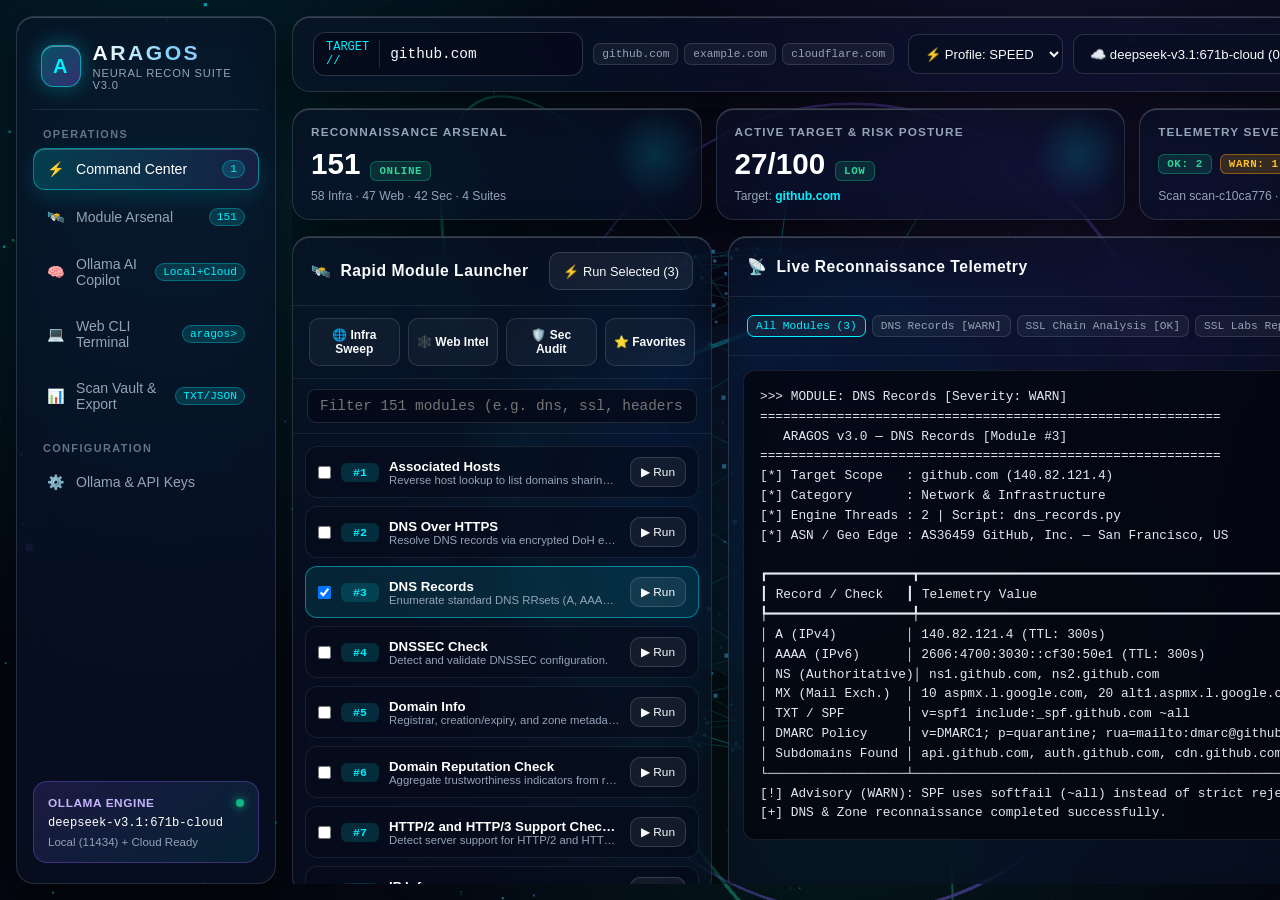
==== index.html @ eb7ec8cb "fix: place index.html, static/ & vercel.json in root folder for instant Vercel deployment Co-authore" ====
<!DOCTYPE html>
<html lang="en">
<head>
  <meta charset="UTF-8" />
  <meta name="viewport" content="width=device-width, initial-scale=1.0" />
  <title>ARAGOS — Neural Cyber Reconnaissance & OSINT Platform</title>
  <link rel="stylesheet" href="static/css/aragos.css" />
</head>
<body>
  <!-- Interactive Three.js 3D WebGL Background -->
  <canvas id="aragos-webgl-canvas"></canvas>
  <div class="ambient-aurora"></div>

  <!-- Main Glassmorphism Application Shell -->
  <div class="app-shell">
    <!-- Left Glass Navigation Sidebar -->
    <aside class="sidebar glass-panel">
      <div>
        <div class="brand-header">
          <div class="brand-orb">A</div>
          <div>
            <div class="brand-title">ARAGOS</div>
            <div class="brand-subtitle">Neural Recon Suite v3.0</div>
          </div>
        </div>

        <div class="nav-section-label">Operations</div>
        <ul class="nav-list">
          <li>
            <button class="nav-btn active" data-view="dashboard">
              <span class="nav-btn-left">
                <span>⚡</span>
                <span>Command Center</span>
              </span>
              <span class="nav-badge" id="nav-badge-scans">1</span>
            </button>
          </li>
          <li>
            <button class="nav-btn" data-view="modules">
              <span class="nav-btn-left">
                <span>🛰️</span>
                <span>Module Arsenal</span>
              </span>
              <span class="nav-badge" id="nav-badge-modules">151</span>
            </button>
          </li>
          <li>
            <button class="nav-btn" data-view="ai">
              <span class="nav-btn-left">
                <span>🧠</span>
                <span>Ollama AI Copilot</span>
              </span>
              <span class="nav-badge" id="nav-badge-ai">Local+Cloud</span>
            </button>
          </li>
          <li>
            <button class="nav-btn" data-view="cli">
              <span class="nav-btn-left">
                <span>💻</span>
                <span>Web CLI Terminal</span>
              </span>
              <span class="nav-badge">aragos&gt;</span>
            </button>
          </li>
          <li>
            <button class="nav-btn" data-view="reports">
              <span class="nav-btn-left">
                <span>📊</span>
                <span>Scan Vault &amp; Export</span>
              </span>
              <span class="nav-badge" id="nav-badge-reports">TXT/JSON</span>
            </button>
          </li>
        </ul>

        <div class="nav-section-label">Configuration</div>
        <ul class="nav-list">
          <li>
            <button class="nav-btn" data-view="settings">
              <span class="nav-btn-left">
                <span>⚙️</span>
                <span>Ollama &amp; API Keys</span>
              </span>
            </button>
          </li>
        </ul>
      </div>

      <!-- Bottom Ollama & 3D Engine Status Widget -->
      <div class="sidebar-ai-box">
        <div style="display:flex;align-items:center;justify-content:space-between;margin-bottom:6px;">
          <span style="font-size:0.74rem;font-weight:700;letter-spacing:0.6px;color:#c4b5fd;text-transform:uppercase;">
            Ollama Engine
          </span>
          <span class="status-dot" id="sidebar-ollama-dot"></span>
        </div>
        <div id="sidebar-active-model" style="font-family:var(--font-mono);font-size:0.76rem;color:#fff;word-break:break-all;margin-bottom:6px;">
          deepseek-v3.1:671b-cloud
        </div>
        <div id="sidebar-ollama-mode" style="font-size:0.72rem;color:var(--text-secondary);">
          Local (11434) + Cloud Ready
        </div>
      </div>
    </aside>

    <!-- Top Glass HUD Bar -->
    <header class="top-hud glass-panel">
      <div class="target-bar-group">
        <div class="target-input-wrapper">
          <span class="target-prefix">TARGET //</span>
          <input
            type="text"
            id="global-target-input"
            class="target-input"
            value="github.com"
            placeholder="Enter domain, URL, IP, or CIDR (e.g. github.com)"
          />
        </div>
        <div class="quick-target-chips">
          <button class="chip-btn" data-target="github.com">github.com</button>
          <button class="chip-btn" data-target="example.com">example.com</button>
          <button class="chip-btn" data-target="cloudflare.com">cloudflare.com</button>
        </div>
      </div>

      <div class="hud-controls">
        <select id="hud-profile-select" class="glass-select" title="Scan Profile">
          <option value="speed">⚡ Profile: SPEED</option>
          <option value="deep">🔍 Profile: DEEP</option>
          <option value="safe">🛡️ Profile: SAFE</option>
        </select>

        <select id="hud-model-select" class="glass-select" title="Active Ollama Local/Cloud Model (4GB RAM Optimized)">
          <option value="deepseek-v3.1:671b-cloud">☁️ deepseek-v3.1:671b-cloud (0 MB Disk/RAM)</option>
          <option value="qwen3-coder:480b-cloud">☁️ qwen3-coder:480b-cloud (0 MB Disk/RAM)</option>
          <option value="gpt-oss:20b-cloud">☁️ gpt-oss:20b-cloud (0 MB Disk/RAM)</option>
          <option value="qwen2.5-coder:1.5b">💻 qwen2.5-coder:1.5b (986 MB Disk · ~1.5GB RAM)</option>
          <option value="llama3.2:1b">💻 llama3.2:1b (1.3 GB Disk · ~1.7GB RAM)</option>
          <option value="gemma3:1b">💻 gemma3:1b (815 MB Disk · ~1.3GB RAM)</option>
          <option value="qwen2.5:0.5b">💻 qwen2.5:0.5b (398 MB Disk · ~0.8GB RAM)</option>
        </select>

        <select id="hud-scene-select" class="glass-select" title="Three.js 3D Scene Mode">
          <option value="globe">🌐 3D: Orbital Core</option>
          <option value="neural">🕸️ 3D: Neural Matrix</option>
          <option value="torus">🌀 3D: Quantum Torus</option>
        </select>

        <button class="btn-primary-glow" id="btn-quick-scan">
          <span>▶</span>
          <span>Run Recon</span>
        </button>

        <button class="btn-beast" id="btn-beast-mode" title="Execute Multi-Layer Infrastructure, Web & Security Sweep">
          <span>🔥</span>
          <span>BEAST MODE</span>
        </button>

        <a
          href="/api/deploy/download-zip"
          class="btn-secondary-glass"
          style="text-decoration:none;height:40px;border-color:rgba(16,185,129,0.5);color:#34d399;"
          title="Download Complete Deployable ARAGOS v3.0 ZIP Package"
        >
          <span>📦</span>
          <span>Download ZIP</span>
        </a>
      </div>
    </header>

    <!-- Main Workspace Area -->
    <main class="workspace-main">
      <!-- ==================== VIEW 1: COMMAND CENTER ==================== -->
      <section class="view-pane active" id="view-dashboard">
        <!-- KPI Cards -->
        <div class="kpi-grid">
          <div class="glass-panel kpi-card">
            <div class="kpi-label">Reconnaissance Arsenal</div>
            <div class="kpi-value">
              <span id="kpi-total-modules">151</span>
              <span class="sev-badge sev-OK">ONLINE</span>
            </div>
            <div class="kpi-sub">
              <span>58 Infra · 47 Web · 42 Sec · 4 Suites</span>
            </div>
          </div>

          <div class="glass-panel kpi-card">
            <div class="kpi-label">Active Target &amp; Risk Posture</div>
            <div class="kpi-value">
              <span id="kpi-risk-score">28/100</span>
              <span class="sev-badge sev-INFO" id="kpi-risk-level">LOW</span>
            </div>
            <div class="kpi-sub">
              <span>Target: <strong id="kpi-active-target" style="color:var(--cyan);">github.com</strong></span>
            </div>
          </div>

          <div class="glass-panel kpi-card">
            <div class="kpi-label">Telemetry Severity Matrix</div>
            <div class="kpi-value" style="font-size:1.35rem;gap:8px;">
              <span class="sev-badge sev-OK" id="kpi-sev-ok">OK: 2</span>
              <span class="sev-badge sev-WARN" id="kpi-sev-warn">WARN: 1</span>
              <span class="sev-badge sev-ALERT" id="kpi-sev-alert">ALERT: 0</span>
            </div>
            <div class="kpi-sub" id="kpi-scan-meta">
              <span>Last scan duration: 0.85s</span>
            </div>
          </div>

          <div class="glass-panel kpi-card">
            <div class="kpi-label">Ollama Local &amp; Cloud Engine</div>
            <div class="kpi-value" style="font-size:1.15rem;">
              <span id="kpi-ai-model" style="color:#c4b5fd;">deepseek-v3.1:671b-cloud</span>
            </div>
            <div class="kpi-sub">
              <span class="status-dot" id="kpi-ai-dot"></span>
              <span id="kpi-ai-provider">Ollama Hybrid Bridge Ready</span>
            </div>
          </div>
        </div>

        <!-- Split Command Center -->
        <div class="command-split">
          <!-- Left: Rapid Module Launcher -->
          <div class="glass-panel" style="display:flex;flex-direction:column;">
            <div class="panel-header">
              <div class="panel-title">
                <span>🛰️</span>
                <span>Rapid Module Launcher</span>
              </div>
              <button class="btn-secondary-glass" id="btn-run-selected-batch">
                <span>⚡ Run Selected (<span id="selected-mod-count">3</span>)</span>
              </button>
            </div>

            <div class="sweep-bar">
              <button class="sweep-btn" data-sweep="infra">🌐 Infra Sweep</button>
              <button class="sweep-btn" data-sweep="web">🕸️ Web Intel</button>
              <button class="sweep-btn" data-sweep="sec">🛡️ Sec Audit</button>
              <button class="sweep-btn" data-sweep="fav">⭐ Favorites</button>
            </div>

            <div style="padding:10px 14px;border-bottom:1px solid rgba(255,255,255,0.07);">
              <input
                type="text"
                id="dashboard-mod-search"
                class="target-input"
                style="width:100%;padding:8px 12px;background:rgba(4,8,20,0.65);border:1px solid rgba(255,255,255,0.12);border-radius:9px;"
                placeholder="Filter 151 modules (e.g. dns, ssl, headers, cors, cve)..."
              />
            </div>

            <div class="compact-module-list" id="dashboard-module-list">
              <!-- Populated by app.js -->
            </div>
          </div>

          <!-- Right: Live Telemetry Console & AI Threat Analyst -->
          <div class="glass-panel" style="display:flex;flex-direction:column;">
            <div class="panel-header">
              <div class="panel-title">
                <span>📡</span>
                <span id="output-panel-title">Live Reconnaissance Telemetry</span>
              </div>
              <div class="output-tabs">
                <button class="tab-pill active" data-outtab="console">Terminal Output</button>
                <button class="tab-pill" data-outtab="ai">🧠 AI Threat Analysis</button>
                <button class="tab-pill" data-outtab="findings">Findings &amp; Runtimes</button>
              </div>
            </div>

            <!-- Sub-toolbar for active scan -->
            <div style="display:flex;align-items:center;justify-content:space-between;padding:10px 18px;border-bottom:1px solid rgba(255,255,255,0.07);flex-wrap:wrap;gap:8px;">
              <div id="module-output-pills" style="display:flex;gap:6px;flex-wrap:wrap;">
                <!-- Module filter pills for current scan -->
              </div>
              <div style="display:flex;gap:8px;">
                <button class="btn-secondary-glass" id="btn-trigger-ai-analyze">
                  <span>🧠</span>
                  <span>Re-Analyze with Ollama</span>
                </button>
                <button class="btn-secondary-glass" id="btn-export-current-md">
                  <span>⬇ Export MD</span>
                </button>
                <button class="btn-secondary-glass" id="btn-export-current-json">
                  <span>⬇ JSON</span>
                </button>
              </div>
            </div>

            <!-- Tab 1: Terminal Output -->
            <div id="outtab-console" style="flex:1;display:flex;flex-direction:column;">
              <pre class="terminal-window" id="main-terminal-output">Initializing ARAGOS v3.0 Telemetry Stream...</pre>
            </div>

            <!-- Tab 2: AI Threat Analysis -->
            <div id="outtab-ai" style="display:none;padding:18px;overflow-y:auto;max-height:480px;">
              <div id="dashboard-ai-analysis" class="ai-markdown">
                Select a scan or click "Re-Analyze with Ollama" to generate neural threat intelligence.
              </div>
            </div>

            <!-- Tab 3: Structured Findings & Runtimes -->
            <div id="outtab-findings" style="display:none;padding:18px;overflow-y:auto;max-height:480px;">
              <div id="dashboard-findings-list" style="display:flex;flex-direction:column;gap:10px;"></div>
            </div>
          </div>
        </div>
      </section>

      <!-- ==================== VIEW 2: MODULE ARSENAL (ALL 151) ==================== -->
      <section class="view-pane" id="view-modules">
        <div class="glass-panel arsenal-toolbar">
          <div class="filter-pills" id="arsenal-section-pills">
            <button class="filter-pill active" data-sec="all">All Modules (151)</button>
            <button class="filter-pill" data-sec="Network & Infrastructure">🌐 Network &amp; Infra</button>
            <button class="filter-pill" data-sec="Web Application Analysis">🕸️ Web Application</button>
            <button class="filter-pill" data-sec="Security & Threat Intelligence">🛡️ Security &amp; Threat Intel</button>
            <button class="filter-pill" data-sec="fav">⭐ Favorites</button>
          </div>

          <div style="display:flex;gap:10px;align-items:center;">
            <select id="arsenal-tag-select" class="glass-select">
              <option value="all">Tag: All Tags</option>
              <option value="dns">#dns</option>
              <option value="tls">#tls</option>
              <option value="web">#web</option>
              <option value="cloud">#cloud</option>
              <option value="email">#email</option>
              <option value="recon">#recon</option>
              <option value="fast">#fast</option>
              <option value="heavy">#heavy</option>
            </select>
            <input
              type="text"
              id="arsenal-search-input"
              class="target-input"
              style="width:260px;height:40px;padding:0 12px;background:rgba(5,10,24,0.75);border:1px solid rgba(255,255,255,0.16);border-radius:10px;"
              placeholder="Search module name, ID, script..."
            />
          </div>
        </div>

        <div class="modules-grid" id="arsenal-modules-grid">
          <!-- Populated by app.js -->
        </div>
      </section>

      <!-- ==================== VIEW 3: OLLAMA AI COPILOT & MODEL HUB ==================== -->
      <section class="view-pane" id="view-ai">
        <div class="ai-hub-grid">
          <!-- Left: Ollama Local & Cloud Model Manager -->
          <div class="glass-panel" style="display:flex;flex-direction:column;">
            <div class="panel-header">
              <div class="panel-title">
                <span>🦙</span>
                <span>4GB-RAM Safe Models (0 Auto-Downloads)</span>
              </div>
              <div style="display:flex;gap:6px;">
                <button class="btn-secondary-glass" id="btn-free-ollama-ram" title="Unload active local models from RAM">🧹 Free RAM</button>
                <button class="btn-secondary-glass" id="btn-refresh-ollama">↻ Probe</button>
              </div>
            </div>

            <div style="padding:14px 16px;border-bottom:1px solid rgba(255,255,255,0.08);display:flex;flex-direction:column;gap:10px;">
              <div style="display:flex;align-items:center;justify-content:space-between;font-size:0.78rem;">
                <span style="color:var(--text-secondary);">Ollama Bridge (<code style="color:var(--cyan);" id="ai-hub-local-url">Hybrid Local + Cloud</code>)</span>
                <span class="sev-badge sev-OK" id="ai-hub-daemon-badge">Ready</span>
              </div>

              <label style="display:flex;align-items:center;gap:8px;font-size:0.78rem;color:var(--text-secondary);cursor:pointer;">
                <input type="checkbox" id="chk-browser-direct-ollama" checked />
                <span>Auto-Synthesize with Aragos Neural Core when Daemon Offline</span>
              </label>

              <div style="display:flex;gap:8px;">
                <input
                  type="text"
                  id="input-custom-ollama-model"
                  class="target-input"
                  style="flex:1;height:36px;padding:0 10px;background:rgba(4,8,20,0.7);border:1px solid rgba(255,255,255,0.14);border-radius:8px;font-size:0.78rem;"
                  placeholder="Model tag (e.g. llama3.3 or glm-4.6:cloud)"
                />
                <button class="btn-secondary-glass" id="btn-pull-ollama-model" style="height:36px;">
                  Use / Pull
                </button>
              </div>
            </div>

            <div style="padding:12px 14px;overflow-y:auto;max-height:430px;display:flex;flex-direction:column;gap:8px;" id="ollama-models-list">
              <!-- Populated by app.js -->
            </div>
          </div>

          <!-- Right: Interactive AI Security Analyst Chat -->
          <div class="glass-panel" style="display:flex;flex-direction:column;">
            <div class="panel-header">
              <div class="panel-title">
                <span>🧠</span>
                <span>ARAGOS Neural Security Analyst</span>
              </div>
              <div style="display:flex;gap:6px;flex-wrap:wrap;">
                <button class="chip-btn ai-prompt-chip" data-prompt="Analyze the latest scan telemetry and list the top 3 security risks and fixes.">
                  🔍 Analyze Latest Scan
                </button>
                <button class="chip-btn ai-prompt-chip" data-prompt="Generate hardened HTTP security headers (CSP, HSTS, Permissions-Policy) for the current target.">
                  🛡️ Hardening Config
                </button>
                <button class="chip-btn ai-prompt-chip" data-prompt="How do I run both local and cloud models with Ollama in ARAGOS?">
                  🦙 Ollama Cloud Guide
                </button>
              </div>
            </div>

            <div class="chat-messages" id="ai-chat-messages">
              <div class="chat-bubble assistant ai-markdown">
                <h4>⚡ ARAGOS Neural Recon Copilot Online</h4>
                <p>Connected to your hybrid <strong>Ollama Local + Cloud</strong> architecture and all <strong>151 ARAGOS reconnaissance modules</strong>.</p>
                <p>Select any local model (e.g. <code>llama3.3:latest</code>, <code>qwen2.5-coder:14b</code>) or Ollama Cloud model (e.g. <code>deepseek-v3.1:671b-cloud</code>, <code>qwen3-coder:480b-cloud</code>, <code>gpt-oss:120b-cloud</code>) on the left, or ask me to analyze your active target scan!</p>
              </div>
            </div>

            <div class="chat-input-row">
              <input
                type="text"
                id="ai-chat-input"
                class="target-input"
                style="flex:1;height:42px;padding:0 14px;background:rgba(4,8,20,0.75);border:1px solid rgba(255,255,255,0.16);border-radius:10px;"
                placeholder="Ask your Ollama model about scan findings, CVEs, remediation, or recon strategy..."
              />
              <button class="btn-primary-glow" id="btn-send-ai-chat">
                <span>Send ➔</span>
              </button>
            </div>
          </div>
        </div>
      </section>

      <!-- ==================== VIEW 4: INTERACTIVE WEB CLI SHELL ==================== -->
      <section class="view-pane" id="view-cli">
        <div class="glass-panel" style="display:flex;flex-direction:column;flex:1;">
          <div class="panel-header">
            <div class="panel-title">
              <span>💻</span>
              <span>ARAGOS Interactive Web Shell (<code>aragos&gt;</code>)</span>
            </div>
            <div style="display:flex;gap:6px;flex-wrap:wrap;">
              <button class="chip-btn cli-quick-btn" data-cmd="help">help</button>
              <button class="chip-btn cli-quick-btn" data-cmd="banner">banner</button>
              <button class="chip-btn cli-quick-btn" data-cmd="modules">modules</button>
              <button class="chip-btn cli-quick-btn" data-cmd="opts">opts</button>
              <button class="chip-btn cli-quick-btn" data-cmd="show api_status">show api_status</button>
              <button class="chip-btn cli-quick-btn" data-cmd="run">run</button>
              <button class="chip-btn cli-quick-btn" data-cmd="viewout">viewout</button>
              <button class="chip-btn cli-quick-btn" data-cmd="clear">clear</button>
            </div>
          </div>

          <pre class="terminal-window" id="cli-terminal-screen" style="max-height:460px;flex:1;">     █████╗ ██████╗  █████╗  ██████╗  ██████╗ ███████╗
    ██╔══██╗██╔══██╗██╔══██╗██╔════╝ ██╔═══██╗██╔════╝
    ███████║██████╔╝███████║██║  ███╗██║   ██║███████╗
    ██╔══██║██╔══██╗██╔══██║██║   ██║██║   ██║╚════██║
    ██║  ██║██║  ██║██║  ██║╚██████╔╝╚██████╔╝███████╗
    ╚═╝  ╚═╝╚═╝  ╚═╝╚═╝  ╚═╝ ╚═════╝  ╚═════╝ ╚══════╝
  ARAGOS v3.0 — Interactive Web CLI Shell Ready. Type 'help' for commands.
</pre>

          <div class="chat-input-row">
            <span style="font-family:var(--font-mono);color:var(--cyan);align-self:center;font-weight:700;">aragos&gt;</span>
            <input
              type="text"
              id="cli-command-input"
              class="target-input"
              style="flex:1;height:42px;padding:0 14px;background:rgba(4,8,20,0.75);border:1px solid rgba(255,255,255,0.16);border-radius:10px;"
              placeholder="Type command (e.g. search ssl, use 12, set target github.com, run, ai summarize findings)..."
            />
            <button class="btn-primary-glow" id="btn-exec-cli">Execute</button>
          </div>
        </div>
      </section>

      <!-- ==================== VIEW 5: SCAN VAULT & REPORTS ==================== -->
      <section class="view-pane" id="view-reports">
        <div class="glass-panel" style="padding:20px;">
          <div style="display:flex;align-items:center;justify-content:space-between;margin-bottom:16px;">
            <div>
              <h2 style="font-family:var(--font-display);font-size:1.2rem;">Scan History &amp; Report Vault</h2>
              <p style="font-size:0.82rem;color:var(--text-secondary);">
                Inspect completed reconnaissance sweeps and export reports in JSON, Markdown, CSV, or TXT.
              </p>
            </div>
            <button class="btn-secondary-glass" id="btn-refresh-scans">↻ Refresh Vault</button>
          </div>

          <div id="reports-vault-list" style="display:flex;flex-direction:column;gap:12px;">
            <!-- Populated by app.js -->
          </div>
        </div>
      </section>

      <!-- ==================== VIEW 6: SETTINGS, OLLAMA & API KEYS ==================== -->
      <section class="view-pane" id="view-settings">
        <div style="display:grid;grid-template-columns:repeat(auto-fit,minmax(420px,1fr));gap:16px;">
          <!-- Ollama Local & Cloud Configuration -->
          <div class="glass-panel" style="padding:22px;display:flex;flex-direction:column;gap:14px;">
            <h3 style="font-family:var(--font-display);font-size:1.08rem;color:var(--cyan);">
              🦙 Ollama Local &amp; Cloud Engine Configuration
            </h3>
            <p style="font-size:0.8rem;color:var(--text-secondary);line-height:1.5;">
              Configure your local Ollama daemon URL (for local models &amp; signed-in <code>-cloud</code> models) and optional direct Cloud API credentials.
            </p>

            <div>
              <label style="font-size:0.76rem;color:var(--text-secondary);display:block;margin-bottom:5px;">Execution Mode</label>
              <select id="cfg-ai-mode" class="glass-select" style="width:100%;">
                <option value="auto">Auto Hybrid (Local Daemon ➔ Cloud API ➔ Aragos Neural Core)</option>
                <option value="ollama-local">Ollama Local Daemon Only</option>
                <option value="ollama-cloud">Ollama Cloud Models</option>
                <option value="openai-cloud">OpenAI-Compatible Cloud Endpoint</option>
              </select>
            </div>

            <div>
              <label style="font-size:0.76rem;color:var(--text-secondary);display:block;margin-bottom:5px;">Ollama Local Daemon URL</label>
              <input type="text" id="cfg-ollama-local-url" class="target-input" style="width:100%;height:40px;padding:0 12px;background:rgba(4,8,20,0.75);border:1px solid rgba(255,255,255,0.15);border-radius:10px;" value="http://127.0.0.1:11434" />
            </div>

            <div>
              <label style="font-size:0.76rem;color:var(--text-secondary);display:block;margin-bottom:5px;">Ollama Cloud URL</label>
              <input type="text" id="cfg-ollama-cloud-url" class="target-input" style="width:100%;height:40px;padding:0 12px;background:rgba(4,8,20,0.75);border:1px solid rgba(255,255,255,0.15);border-radius:10px;" value="https://ollama.com" />
            </div>

            <div>
              <label style="font-size:0.76rem;color:var(--text-secondary);display:block;margin-bottom:5px;">Ollama Cloud API Key (Optional for direct https://ollama.com/api)</label>
              <input type="password" id="cfg-ollama-api-key" class="target-input" style="width:100%;height:40px;padding:0 12px;background:rgba(4,8,20,0.75);border:1px solid rgba(255,255,255,0.15);border-radius:10px;" placeholder="Enter OLLAMA_API_KEY..." />
            </div>

            <div>
              <label style="font-size:0.76rem;color:var(--text-secondary);display:block;margin-bottom:5px;">OpenAI-Compatible Cloud Base URL (OpenRouter / Groq / OpenAI)</label>
              <input type="text" id="cfg-openai-base-url" class="target-input" style="width:100%;height:40px;padding:0 12px;background:rgba(4,8,20,0.75);border:1px solid rgba(255,255,255,0.15);border-radius:10px;" value="https://api.openai.com/v1" />
            </div>

            <div>
              <label style="font-size:0.76rem;color:var(--text-secondary);display:block;margin-bottom:5px;">OpenAI-Compatible Cloud API Key</label>
              <input type="password" id="cfg-openai-api-key" class="target-input" style="width:100%;height:40px;padding:0 12px;background:rgba(4,8,20,0.75);border:1px solid rgba(255,255,255,0.15);border-radius:10px;" placeholder="sk-..." />
            </div>

            <button class="btn-primary-glow" id="btn-save-ai-config" style="align-self:flex-start;">
              💾 Save Ollama &amp; AI Settings
            </button>
          </div>

          <!-- OSINT & Recon API Keys -->
          <div class="glass-panel" style="padding:22px;display:flex;flex-direction:column;gap:12px;">
            <h3 style="font-family:var(--font-display);font-size:1.08rem;color:var(--cyan);">
              🔑 OSINT &amp; Threat Intelligence API Keys
            </h3>
            <p style="font-size:0.8rem;color:var(--text-secondary);line-height:1.5;">
              Configure external provider keys to unlock live VirusTotal, Shodan, Censys, SSL Labs, and HaveIBeenPwned enrichment.
            </p>

            <div>
              <label style="font-size:0.74rem;color:var(--text-secondary);display:block;margin-bottom:4px;">VIRUSTOTAL_API_KEY</label>
              <input type="password" id="key-vt" class="target-input" style="width:100%;height:38px;padding:0 12px;background:rgba(4,8,20,0.75);border:1px solid rgba(255,255,255,0.15);border-radius:9px;" placeholder="VirusTotal API Key" />
            </div>
            <div>
              <label style="font-size:0.74rem;color:var(--text-secondary);display:block;margin-bottom:4px;">SHODAN_API_KEY</label>
              <input type="password" id="key-shodan" class="target-input" style="width:100%;height:38px;padding:0 12px;background:rgba(4,8,20,0.75);border:1px solid rgba(255,255,255,0.15);border-radius:9px;" placeholder="Shodan API Key" />
            </div>
            <div>
              <label style="font-size:0.74rem;color:var(--text-secondary);display:block;margin-bottom:4px;">CENSYS_API_ID</label>
              <input type="text" id="key-censys-id" class="target-input" style="width:100%;height:38px;padding:0 12px;background:rgba(4,8,20,0.75);border:1px solid rgba(255,255,255,0.15);border-radius:9px;" placeholder="Censys API ID" />
            </div>
            <div>
              <label style="font-size:0.74rem;color:var(--text-secondary);display:block;margin-bottom:4px;">CENSYS_API_SECRET</label>
              <input type="password" id="key-censys-secret" class="target-input" style="width:100%;height:38px;padding:0 12px;background:rgba(4,8,20,0.75);border:1px solid rgba(255,255,255,0.15);border-radius:9px;" placeholder="Censys API Secret" />
            </div>
            <div>
              <label style="font-size:0.74rem;color:var(--text-secondary);display:block;margin-bottom:4px;">HIBP_API_KEY (Have I Been Pwned)</label>
              <input type="password" id="key-hibp" class="target-input" style="width:100%;height:38px;padding:0 12px;background:rgba(4,8,20,0.75);border:1px solid rgba(255,255,255,0.15);border-radius:9px;" placeholder="HIBP API Key" />
            </div>

            <button class="btn-primary-glow" id="btn-save-osint-keys" style="align-self:flex-start;margin-top:4px;">
              💾 Save OSINT API Keys
            </button>
          </div>
        </div>
      </section>
    </main>
  </div>

  <!-- Toast Notification Container -->
  <div id="aragos-toast" style="position:fixed;bottom:22px;right:22px;z-index:100;display:none;" class="glass-panel-elevated"></div>

  <!-- Scripts: Bundled Three.js + 3D Scene + Application Logic -->
  <script src="static/vendor/three.min.js"></script>
  <script src="static/js/three-scene.js"></script>
  <script src="static/js/app.js"></script>
</body>
</html>
---- static/css/aragos.css ----
:root {
  --bg-deep: #040711;
  --glass-bg: rgba(11, 18, 36, 0.62);
  --glass-bg-elevated: rgba(17, 27, 52, 0.72);
  --glass-bg-hover: rgba(26, 40, 75, 0.78);
  --glass-border: rgba(255, 255, 255, 0.13);
  --glass-border-bright: rgba(0, 240, 255, 0.38);
  --glass-highlight: inset 0 1px 0 0 rgba(255, 255, 255, 0.22);
  --glass-shadow: 0 20px 50px rgba(0, 0, 0, 0.58);

  --cyan: #00f0ff;
  --cyan-soft: rgba(0, 240, 255, 0.16);
  --violet: #8b5cf6;
  --violet-soft: rgba(139, 92, 246, 0.18);
  --emerald: #10b981;
  --emerald-soft: rgba(16, 185, 129, 0.16);
  --amber: #f59e0b;
  --amber-soft: rgba(245, 158, 11, 0.18);
  --rose: #f43f5e;
  --rose-soft: rgba(244, 63, 94, 0.18);

  --text-primary: #f8fafc;
  --text-secondary: #94a3b8;
  --text-muted: #64748b;

  --font-display: 'Space Grotesk', -apple-system, BlinkMacSystemFont, sans-serif;
  --font-sans: 'Inter', -apple-system, BlinkMacSystemFont, sans-serif;
  --font-mono: 'JetBrains Mono', 'Fira Code', monospace;
}

* {
  box-sizing: border-box;
  margin: 0;
  padding: 0;
}

html, body {
  width: 100%;
  height: 100%;
  background: var(--bg-deep);
  color: var(--text-primary);
  font-family: var(--font-sans);
  overflow: hidden;
  -webkit-font-smoothing: antialiased;
}

/* 3D WebGL Canvas & Ambient Refraction Layer */
#aragos-webgl-canvas {
  position: fixed;
  inset: 0;
  width: 100vw;
  height: 100vh;
  z-index: 0;
  pointer-events: none;
}

.ambient-aurora {
  position: fixed;
  inset: 0;
  z-index: 1;
  pointer-events: none;
  background:
    radial-gradient(circle at 14% 18%, rgba(0, 240, 255, 0.12), transparent 40%),
    radial-gradient(circle at 82% 24%, rgba(139, 92, 246, 0.14), transparent 44%),
    radial-gradient(circle at 65% 84%, rgba(16, 185, 129, 0.10), transparent 42%);
}

/* Core Glassmorphism Primitives */
.glass-panel {
  background: var(--glass-bg);
  backdrop-filter: blur(22px) saturate(185%);
  -webkit-backdrop-filter: blur(22px) saturate(185%);
  border: 1px solid var(--glass-border);
  box-shadow: var(--glass-shadow), var(--glass-highlight);
  border-radius: 18px;
  transition: border-color 0.25s ease, transform 0.22s ease, background 0.25s ease, box-shadow 0.25s ease;
}

.glass-panel-elevated {
  background: var(--glass-bg-elevated);
  backdrop-filter: blur(26px) saturate(195%);
  -webkit-backdrop-filter: blur(26px) saturate(195%);
  border: 1px solid rgba(255, 255, 255, 0.16);
  box-shadow: var(--glass-shadow), var(--glass-highlight);
  border-radius: 16px;
}

.glass-card-interactive:hover {
  border-color: var(--glass-border-bright);
  background: var(--glass-bg-hover);
  transform: translateY(-2px);
  box-shadow: 0 24px 55px rgba(0, 0, 0, 0.65), 0 0 24px rgba(0, 240, 255, 0.12), var(--glass-highlight);
}

/* Main App Shell Layout */
.app-shell {
  position: relative;
  z-index: 2;
  display: grid;
  grid-template-columns: 260px 1fr;
  grid-template-rows: 76px 1fr;
  gap: 16px;
  width: 100vw;
  height: 100vh;
  padding: 16px;
}

/* Sidebar Navigation */
.sidebar {
  grid-row: 1 / 3;
  display: flex;
  flex-direction: column;
  justify-content: space-between;
  padding: 20px 16px;
  overflow-y: auto;
}

.brand-header {
  display: flex;
  align-items: center;
  gap: 12px;
  padding: 4px 8px 18px;
  border-bottom: 1px solid rgba(255, 255, 255, 0.09);
}

.brand-orb {
  width: 42px;
  height: 42px;
  border-radius: 13px;
  background: linear-gradient(135deg, rgba(0, 240, 255, 0.28), rgba(139, 92, 246, 0.35));
  border: 1px solid rgba(0, 240, 255, 0.55);
  box-shadow: 0 0 22px rgba(0, 240, 255, 0.32), inset 0 1px 0 rgba(255, 255, 255, 0.35);
  display: flex;
  align-items: center;
  justify-content: center;
  font-family: var(--font-display);
  font-weight: 700;
  font-size: 1.25rem;
  color: var(--cyan);
  letter-spacing: 1px;
}

.brand-title {
  font-family: var(--font-display);
  font-size: 1.32rem;
  font-weight: 700;
  letter-spacing: 2.5px;
  background: linear-gradient(90deg, #ffffff, #7dd3fc, #c4b5fd);
  -webkit-background-clip: text;
  -webkit-text-fill-color: transparent;
}

.brand-subtitle {
  font-size: 0.7rem;
  color: var(--text-secondary);
  letter-spacing: 0.8px;
  text-transform: uppercase;
  margin-top: 2px;
}

.nav-section-label {
  font-size: 0.68rem;
  font-weight: 600;
  text-transform: uppercase;
  letter-spacing: 1.4px;
  color: var(--text-muted);
  margin: 18px 10px 8px;
}

.nav-list {
  display: flex;
  flex-direction: column;
  gap: 6px;
  list-style: none;
}

.nav-btn {
  width: 100%;
  display: flex;
  align-items: center;
  justify-content: space-between;
  padding: 11px 13px;
  border-radius: 12px;
  border: 1px solid transparent;
  background: transparent;
  color: var(--text-secondary);
  font-family: var(--font-sans);
  font-size: 0.88rem;
  font-weight: 500;
  cursor: pointer;
  transition: all 0.2s ease;
  text-align: left;
}

.nav-btn-left {
  display: flex;
  align-items: center;
  gap: 11px;
}

.nav-icon {
  width: 18px;
  height: 18px;
  opacity: 0.85;
}

.nav-btn:hover {
  background: rgba(255, 255, 255, 0.06);
  color: var(--text-primary);
  border-color: rgba(255, 255, 255, 0.1);
}

.nav-btn.active {
  background: linear-gradient(90deg, rgba(0, 240, 255, 0.18), rgba(139, 92, 246, 0.12));
  color: #ffffff;
  border-color: rgba(0, 240, 255, 0.42);
  box-shadow: 0 8px 20px rgba(0, 240, 255, 0.12), inset 0 1px 0 rgba(255, 255, 255, 0.2);
}

.nav-badge {
  font-family: var(--font-mono);
  font-size: 0.7rem;
  padding: 2px 7px;
  border-radius: 999px;
  background: rgba(0, 240, 255, 0.15);
  color: var(--cyan);
  border: 1px solid rgba(0, 240, 255, 0.3);
}

/* Sidebar Ollama Status Card */
.sidebar-ai-box {
  margin-top: 16px;
  padding: 14px;
  border-radius: 14px;
  background: linear-gradient(145deg, rgba(139, 92, 246, 0.16), rgba(0, 240, 255, 0.09));
  border: 1px solid rgba(139, 92, 246, 0.35);
}

.status-dot {
  width: 8px;
  height: 8px;
  border-radius: 50%;
  display: inline-block;
  background: var(--emerald);
  box-shadow: 0 0 10px var(--emerald);
}

.status-dot.standby {
  background: var(--cyan);
  box-shadow: 0 0 10px var(--cyan);
}

/* Top HUD Bar */
.top-hud {
  display: flex;
  align-items: center;
  justify-content: space-between;
  gap: 14px;
  padding: 0 20px;
}

.target-bar-group {
  display: flex;
  align-items: center;
  gap: 10px;
  flex: 1;
  max-width: 640px;
}

.target-input-wrapper {
  position: relative;
  flex: 1;
  display: flex;
  align-items: center;
  background: rgba(5, 10, 24, 0.68);
  border: 1px solid rgba(255, 255, 255, 0.16);
  border-radius: 12px;
  padding: 0 12px;
  height: 44px;
  transition: border-color 0.2s ease, box-shadow 0.2s ease;
}

.target-input-wrapper:focus-within {
  border-color: var(--cyan);
  box-shadow: 0 0 0 3px rgba(0, 240, 255, 0.15);
}

.target-prefix {
  font-family: var(--font-mono);
  font-size: 0.75rem;
  color: var(--cyan);
  margin-right: 10px;
  padding-right: 10px;
  border-right: 1px solid rgba(255, 255, 255, 0.12);
  user-select: none;
}

.target-input {
  flex: 1;
  background: transparent;
  border: none;
  outline: none;
  color: var(--text-primary);
  font-family: var(--font-mono);
  font-size: 0.9rem;
}

.quick-target-chips {
  display: flex;
  gap: 6px;
}

.chip-btn {
  padding: 4px 8px;
  font-family: var(--font-mono);
  font-size: 0.7rem;
  border-radius: 7px;
  border: 1px solid rgba(255, 255, 255, 0.12);
  background: rgba(255, 255, 255, 0.05);
  color: var(--text-secondary);
  cursor: pointer;
  transition: all 0.18s ease;
}

.chip-btn:hover {
  border-color: var(--cyan);
  color: var(--cyan);
  background: rgba(0, 240, 255, 0.1);
}

.hud-controls {
  display: flex;
  align-items: center;
  gap: 10px;
}

.glass-select {
  height: 40px;
  padding: 0 12px;
  border-radius: 10px;
  background: rgba(8, 15, 32, 0.72);
  border: 1px solid rgba(255, 255, 255, 0.15);
  color: var(--text-primary);
  font-family: var(--font-sans);
  font-size: 0.82rem;
  outline: none;
  cursor: pointer;
}

.glass-select:focus {
  border-color: var(--cyan);
}

.btn-primary-glow {
  height: 40px;
  padding: 0 16px;
  border-radius: 10px;
  border: 1px solid rgba(0, 240, 255, 0.55);
  background: linear-gradient(135deg, rgba(0, 240, 255, 0.25), rgba(56, 189, 248, 0.18));
  color: #ffffff;
  font-family: var(--font-display);
  font-weight: 600;
  font-size: 0.84rem;
  letter-spacing: 0.5px;
  cursor: pointer;
  display: inline-flex;
  align-items: center;
  gap: 8px;
  box-shadow: 0 0 20px rgba(0, 240, 255, 0.2), inset 0 1px 0 rgba(255, 255, 255, 0.3);
  transition: all 0.2s ease;
}

.btn-primary-glow:hover {
  background: linear-gradient(135deg, rgba(0, 240, 255, 0.38), rgba(56, 189, 248, 0.28));
  box-shadow: 0 0 28px rgba(0, 240, 255, 0.38);
  transform: translateY(-1px);
}

.btn-beast {
  height: 40px;
  padding: 0 15px;
  border-radius: 10px;
  border: 1px solid rgba(244, 63, 94, 0.55);
  background: linear-gradient(135deg, rgba(244, 63, 94, 0.26), rgba(139, 92, 246, 0.26));
  color: #fda4af;
  font-family: var(--font-display);
  font-weight: 700;
  font-size: 0.8rem;
  letter-spacing: 0.8px;
  cursor: pointer;
  display: inline-flex;
  align-items: center;
  gap: 6px;
  transition: all 0.2s ease;
}

.btn-beast:hover {
  background: linear-gradient(135deg, rgba(244, 63, 94, 0.42), rgba(139, 92, 246, 0.38));
  color: #ffffff;
  box-shadow: 0 0 24px rgba(244, 63, 94, 0.35);
}

.btn-secondary-glass {
  height: 38px;
  padding: 0 13px;
  border-radius: 10px;
  border: 1px solid rgba(255, 255, 255, 0.15);
  background: rgba(255, 255, 255, 0.06);
  color: var(--text-primary);
  font-size: 0.8rem;
  font-weight: 500;
  cursor: pointer;
  display: inline-flex;
  align-items: center;
  gap: 6px;
  transition: all 0.2s ease;
}

.btn-secondary-glass:hover {
  border-color: var(--cyan);
  background: rgba(0, 240, 255, 0.12);
}

/* Workspace Content Views */
.workspace-main {
  overflow-y: auto;
  overflow-x: hidden;
  padding-right: 4px;
  display: flex;
  flex-direction: column;
  gap: 16px;
}

.view-pane {
  display: none;
  flex-direction: column;
  gap: 16px;
  min-height: 100%;
}

.view-pane.active {
  display: flex;
}

/* KPI Telemetry Strip */
.kpi-grid {
  display: grid;
  grid-template-columns: repeat(4, 1fr);
  gap: 14px;
}

.kpi-card {
  padding: 16px 18px;
  display: flex;
  flex-direction: column;
  justify-content: space-between;
  gap: 8px;
  position: relative;
  overflow: hidden;
}

.kpi-card::after {
  content: "";
  position: absolute;
  top: 0;
  right: 0;
  width: 90px;
  height: 90px;
  background: radial-gradient(circle, rgba(0, 240, 255, 0.14), transparent 70%);
  pointer-events: none;
}

.kpi-label {
  font-size: 0.74rem;
  text-transform: uppercase;
  letter-spacing: 1.1px;
  color: var(--text-secondary);
  font-weight: 600;
}

.kpi-value {
  font-family: var(--font-display);
  font-size: 1.85rem;
  font-weight: 700;
  color: #ffffff;
  display: flex;
  align-items: baseline;
  gap: 10px;
}

.kpi-sub {
  font-size: 0.76rem;
  color: var(--text-secondary);
  display: flex;
  align-items: center;
  gap: 8px;
}

/* Command Center Split Grid */
.command-split {
  display: grid;
  grid-template-columns: 420px 1fr;
  gap: 16px;
  flex: 1;
  min-height: 520px;
}

.panel-header {
  display: flex;
  align-items: center;
  justify-content: space-between;
  padding: 15px 18px;
  border-bottom: 1px solid rgba(255, 255, 255, 0.09);
}

.panel-title {
  font-family: var(--font-display);
  font-size: 0.98rem;
  font-weight: 600;
  letter-spacing: 0.5px;
  display: flex;
  align-items: center;
  gap: 9px;
}

/* Quick Sweep Buttons Row */
.sweep-bar {
  display: grid;
  grid-template-columns: repeat(4, 1fr);
  gap: 8px;
  padding: 12px 16px;
  border-bottom: 1px solid rgba(255, 255, 255, 0.08);
}

.sweep-btn {
  padding: 9px 8px;
  border-radius: 10px;
  border: 1px solid rgba(255, 255, 255, 0.12);
  background: rgba(255, 255, 255, 0.04);
  color: var(--text-primary);
  font-size: 0.75rem;
  font-weight: 600;
  cursor: pointer;
  text-align: center;
  transition: all 0.2s ease;
}

.sweep-btn:hover {
  border-color: var(--cyan);
  background: rgba(0, 240, 255, 0.14);
  color: var(--cyan);
}

/* Compact Module Selector List */
.compact-module-list {
  padding: 12px;
  overflow-y: auto;
  max-height: 460px;
  display: flex;
  flex-direction: column;
  gap: 8px;
}

.compact-mod-item {
  display: flex;
  align-items: center;
  justify-content: space-between;
  gap: 10px;
  padding: 10px 12px;
  border-radius: 12px;
  background: rgba(6, 12, 26, 0.55);
  border: 1px solid rgba(255, 255, 255, 0.08);
  cursor: pointer;
  transition: all 0.18s ease;
}

.compact-mod-item:hover, .compact-mod-item.selected {
  border-color: rgba(0, 240, 255, 0.45);
  background: rgba(0, 240, 255, 0.1);
}

.mod-num-pill {
  font-family: var(--font-mono);
  font-size: 0.72rem;
  font-weight: 600;
  padding: 3px 7px;
  border-radius: 6px;
  background: rgba(0, 240, 255, 0.14);
  color: var(--cyan);
  min-width: 38px;
  text-align: center;
}

/* Telemetry & AI Output Tabs */
.output-tabs {
  display: flex;
  gap: 6px;
}

.tab-pill {
  padding: 6px 12px;
  border-radius: 8px;
  border: 1px solid rgba(255, 255, 255, 0.1);
  background: rgba(255, 255, 255, 0.04);
  color: var(--text-secondary);
  font-size: 0.78rem;
  font-weight: 600;
  cursor: pointer;
  transition: all 0.18s ease;
}

.tab-pill.active {
  background: rgba(0, 240, 255, 0.18);
  color: var(--cyan);
  border-color: rgba(0, 240, 255, 0.45);
}

/* Terminal Console Output */
.terminal-window {
  background: rgba(3, 6, 15, 0.78);
  border-radius: 12px;
  margin: 14px;
  padding: 16px;
  font-family: var(--font-mono);
  font-size: 0.8rem;
  line-height: 1.55;
  color: #e2e8f0;
  overflow: auto;
  max-height: 470px;
  border: 1px solid rgba(255, 255, 255, 0.09);
  white-space: pre-wrap;
  word-break: break-word;
}

/* Severity Badges */
.sev-badge {
  font-family: var(--font-mono);
  font-size: 0.68rem;
  font-weight: 700;
  padding: 3px 8px;
  border-radius: 6px;
  letter-spacing: 0.6px;
  text-transform: uppercase;
}

.sev-OK {
  background: var(--emerald-soft);
  color: #34d399;
  border: 1px solid rgba(16, 185, 129, 0.4);
}

.sev-INFO {
  background: var(--cyan-soft);
  color: #38bdf8;
  border: 1px solid rgba(56, 189, 248, 0.4);
}

.sev-WARN {
  background: var(--amber-soft);
  color: #fbbf24;
  border: 1px solid rgba(245, 158, 11, 0.45);
}

.sev-ALERT {
  background: var(--rose-soft);
  color: #fb7185;
  border: 1px solid rgba(244, 63, 94, 0.5);
}

/* Module Arsenal Grid */
.arsenal-toolbar {
  display: flex;
  flex-wrap: wrap;
  align-items: center;
  justify-content: space-between;
  gap: 12px;
  padding: 16px 20px;
}

.filter-pills {
  display: flex;
  flex-wrap: wrap;
  gap: 8px;
}

.filter-pill {
  padding: 7px 13px;
  border-radius: 999px;
  border: 1px solid rgba(255, 255, 255, 0.13);
  background: rgba(255, 255, 255, 0.04);
  color: var(--text-secondary);
  font-size: 0.78rem;
  font-weight: 500;
  cursor: pointer;
  transition: all 0.2s ease;
}

.filter-pill.active, .filter-pill:hover {
  background: rgba(0, 240, 255, 0.16);
  color: #ffffff;
  border-color: var(--cyan);
}

.modules-grid {
  display: grid;
  grid-template-columns: repeat(auto-fill, minmax(290px, 1fr));
  gap: 14px;
  padding-bottom: 24px;
}

.module-card {
  padding: 16px;
  display: flex;
  flex-direction: column;
  justify-content: space-between;
  gap: 12px;
}

.module-card-top {
  display: flex;
  align-items: flex-start;
  justify-content: space-between;
  gap: 8px;
}

.module-card-title {
  font-family: var(--font-display);
  font-size: 0.96rem;
  font-weight: 600;
  color: #ffffff;
  margin-top: 6px;
}

.module-card-desc {
  font-size: 0.8rem;
  color: var(--text-secondary);
  line-height: 1.45;
}

.module-tag {
  font-family: var(--font-mono);
  font-size: 0.66rem;
  padding: 2px 7px;
  border-radius: 5px;
  background: rgba(139, 92, 246, 0.16);
  color: #c4b5fd;
  border: 1px solid rgba(139, 92, 246, 0.3);
}

/* AI Copilot & Ollama Hub */
.ai-hub-grid {
  display: grid;
  grid-template-columns: 360px 1fr;
  gap: 16px;
  min-height: 580px;
}

.model-card {
  padding: 12px 14px;
  border-radius: 12px;
  background: rgba(6, 12, 26, 0.6);
  border: 1px solid rgba(255, 255, 255, 0.1);
  cursor: pointer;
  transition: all 0.2s ease;
}

.model-card:hover, .model-card.active {
  border-color: var(--cyan);
  background: rgba(0, 240, 255, 0.12);
}

.chat-messages {
  flex: 1;
  padding: 18px;
  overflow-y: auto;
  max-height: 460px;
  display: flex;
  flex-direction: column;
  gap: 14px;
}

.chat-bubble {
  max-width: 88%;
  padding: 14px 16px;
  border-radius: 14px;
  font-size: 0.86rem;
  line-height: 1.6;
}

.chat-bubble.user {
  align-self: flex-end;
  background: linear-gradient(135deg, rgba(0, 240, 255, 0.22), rgba(56, 189, 248, 0.15));
  border: 1px solid rgba(0, 240, 255, 0.45);
  color: #ffffff;
}

.chat-bubble.assistant {
  align-self: flex-start;
  background: rgba(9, 16, 34, 0.78);
  border: 1px solid rgba(139, 92, 246, 0.35);
  color: #e2e8f0;
}

.chat-input-row {
  display: flex;
  gap: 10px;
  padding: 14px 18px;
  border-top: 1px solid rgba(255, 255, 255, 0.09);
}

/* Markdown Formatted Content inside AI Panels */
.ai-markdown h3, .ai-markdown h4 {
  font-family: var(--font-display);
  color: var(--cyan);
  margin: 12px 0 6px;
}

.ai-markdown p {
  margin-bottom: 8px;
}

.ai-markdown ul, .ai-markdown ol {
  padding-left: 20px;
  margin-bottom: 10px;
}

.ai-markdown pre {
  background: rgba(2, 5, 12, 0.85);
  border: 1px solid rgba(255, 255, 255, 0.12);
  padding: 10px 12px;
  border-radius: 8px;
  overflow-x: auto;
  font-family: var(--font-mono);
  font-size: 0.78rem;
  margin: 8px 0;
}

.ai-markdown code {
  font-family: var(--font-mono);
  background: rgba(0, 240, 255, 0.12);
  color: #7dd3fc;
  padding: 1px 5px;
  border-radius: 4px;
}

/* Custom Scrollbars */
::-webkit-scrollbar {
  width: 6px;
  height: 6px;
}

::-webkit-scrollbar-track {
  background: rgba(4, 7, 17, 0.4);
}

::-webkit-scrollbar-thumb {
  background: rgba(148, 163, 184, 0.28);
  border-radius: 999px;
}

::-webkit-scrollbar-thumb:hover {
  background: rgba(0, 240, 255, 0.5);
}

/* Responsive adjustments */
@media (max-width: 1180px) {
  .command-split, .ai-hub-grid {
    grid-template-columns: 1fr;
  }
  .kpi-grid {
    grid-template-columns: repeat(2, 1fr);
  }
}

@media (max-width: 860px) {
  .app-shell {
    grid-template-columns: 1fr;
    grid-template-rows: auto auto 1fr;
    overflow-y: auto;
  }
  .sidebar {
    grid-row: auto;
  }
}
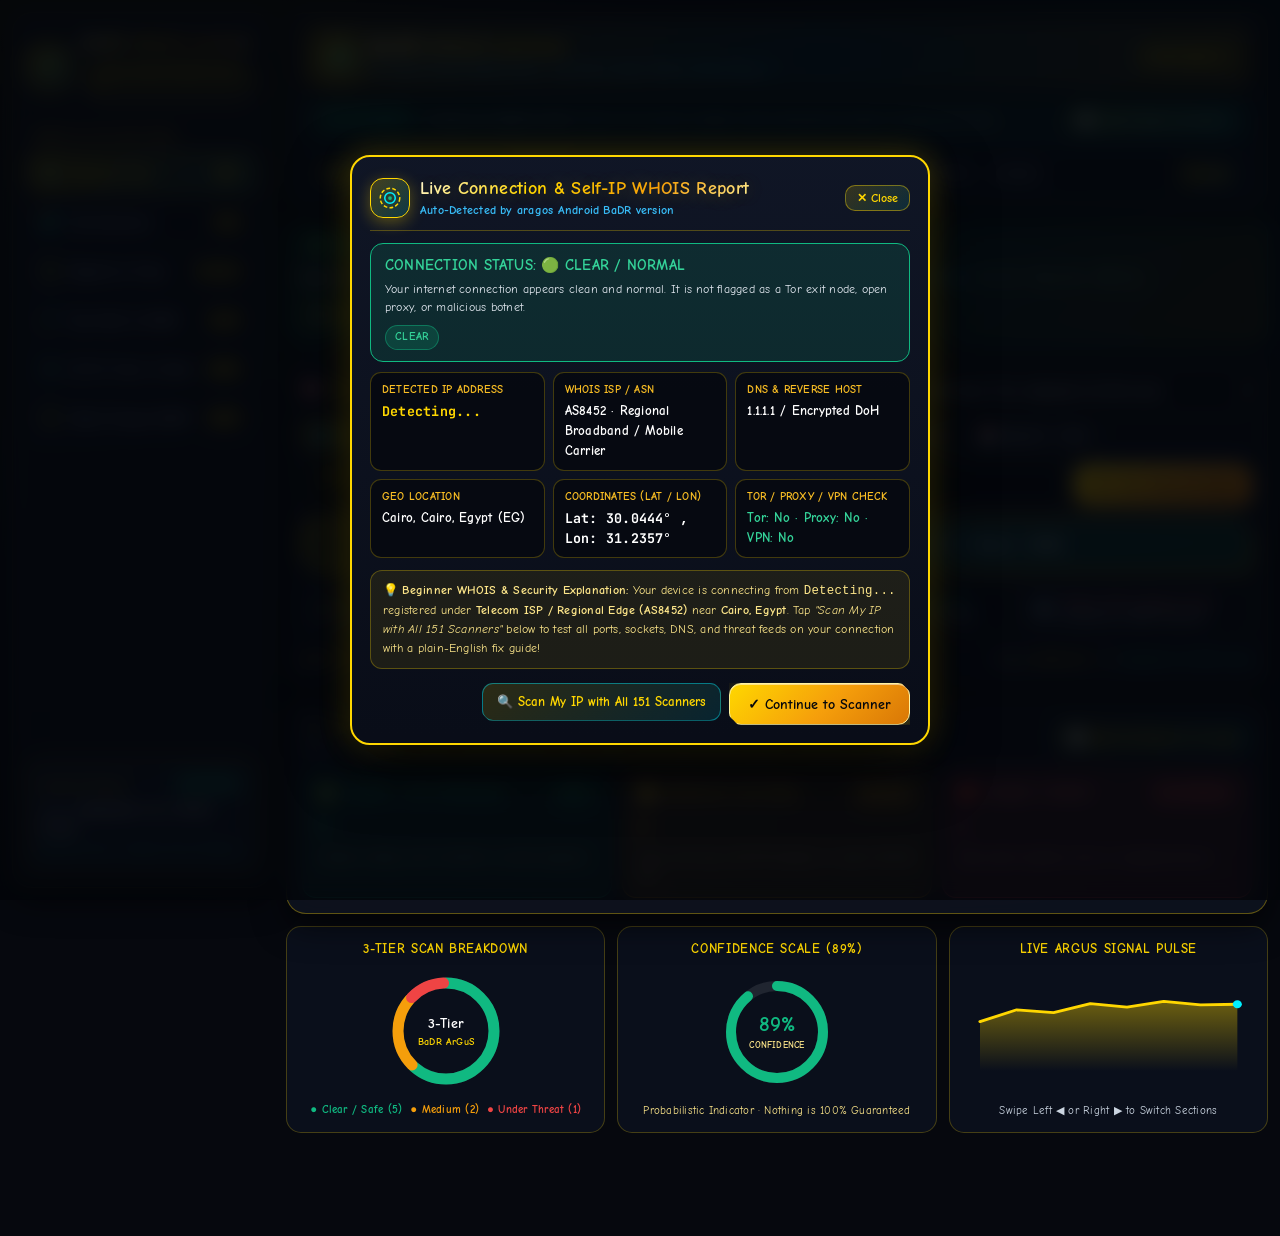
==== commit 9d0c636b: "aragos Android BaDR version v4.8: Official Android SDK APK (aapt/dx/apksigner v1+v2+v3), In-App Live" ====
--- a/index.html
+++ b/index.html
@@ -2,600 +2,930 @@
 <html lang="en">
 <head>
   <meta charset="UTF-8" />
-  <meta name="viewport" content="width=device-width, initial-scale=1.0" />
-  <title>ARAGOS — Neural Cyber Reconnaissance & OSINT Platform</title>
-  <link rel="stylesheet" href="static/css/aragos.css" />
+  <meta name="viewport" content="width=device-width, initial-scale=1.0, maximum-scale=1.0, user-scalable=no, viewport-fit=cover" />
+  <meta name="theme-color" content="#06080e" />
+  <meta name="mobile-web-app-capable" content="yes" />
+  <meta name="apple-mobile-web-app-capable" content="yes" />
+  <meta name="apple-mobile-web-app-status-bar-style" content="black-translucent" />
+  <title>BaDR ArGuS scanner — aragos Android BaDR version</title>
+  <link rel="preconnect" href="https://fonts.googleapis.com" />
+  <link rel="preconnect" href="https://fonts.gstatic.com" crossorigin />
+  <link href="https://fonts.googleapis.com/css2?family=Architects+Daughter&family=Comic+Neue:ital,wght@0,400;0,700;1,400;1,700&family=JetBrains+Mono:wght@400;600;700&family=Patrick+Hand&display=swap" rel="stylesheet" />
+  <link rel="stylesheet" href="/static/css/aragos.css" />
 </head>
 <body>
-  <!-- Interactive Three.js 3D WebGL Background -->
-  <canvas id="aragos-webgl-canvas"></canvas>
-  <div class="ambient-aurora"></div>
-
-  <!-- Main Glassmorphism Application Shell -->
+  <!-- ==================== STARTUP SELF-IP / WHOIS / GEO / THREAT POP-UP MODAL ==================== -->
+  <div class="self-ip-modal-backdrop" id="self-ip-modal">
+    <div class="self-ip-modal-card">
+      <div style="display:flex;align-items:center;justify-content:space-between;gap:10px;border-bottom:1px solid rgba(255,215,0,0.28);padding-bottom:10px;">
+        <div style="display:flex;align-items:center;gap:10px;">
+          <div class="brand-orb" style="width:40px;height:40px;">
+            <svg viewBox="0 0 32 32" width="24" height="24" fill="none">
+              <circle cx="16" cy="16" r="13" stroke="#ffd700" stroke-width="2" stroke-dasharray="5 3"/>
+              <circle cx="16" cy="16" r="7" stroke="#00f0ff" stroke-width="2"/>
+              <circle cx="16" cy="16" r="2.5" fill="#10b981"/>
+            </svg>
+          </div>
+          <div>
+            <div class="gold-app-title" style="font-size:1.15rem;">Live Connection &amp; Self-IP WHOIS Report</div>
+            <div style="font-size:0.76rem;color:#38bdf8;font-weight:700;">Auto-Detected by aragos Android BaDR version</div>
+          </div>
+        </div>
+        <button class="swipe-arrow-btn" id="btn-close-self-ip-modal" title="Close Pop-up">✕ Close</button>
+      </div>
+
+      <!-- Threat Tier Banner inside Popup -->
+      <div id="self-ip-modal-status-banner" style="margin-top:12px;padding:11px 14px;border-radius:13px;background:rgba(16,185,129,0.15);border:1.5px solid #10b981;display:flex;align-items:center;justify-content:space-between;flex-wrap:wrap;gap:8px;">
+        <div>
+          <div style="font-size:0.95rem;font-weight:800;color:#34d399;" id="modal-self-threat-title">🟢 CONNECTION STATUS: CLEAR / NORMAL</div>
+          <div style="font-size:0.80rem;color:#e2e8f0;margin-top:2px;" id="modal-self-threat-desc">
+            Detecting your live public IP address, DNS resolver, WHOIS network owner, and Tor/VPN/Proxy flags...
+          </div>
+        </div>
+        <span class="sev-badge sev-OK" id="modal-self-threat-badge">CLEAR</span>
+      </div>
+
+      <!-- Telemetry Grid -->
+      <div class="self-ip-grid">
+        <div class="self-ip-cell">
+          <div class="self-ip-cell-label">Detected IP Address</div>
+          <div class="self-ip-cell-val" id="modal-self-ip" style="color:#ffd700;font-family:var(--font-mono);">Detecting...</div>
+        </div>
+        <div class="self-ip-cell">
+          <div class="self-ip-cell-label">WHOIS ISP / ASN</div>
+          <div class="self-ip-cell-val" id="modal-self-isp">Resolving WHOIS...</div>
+        </div>
+        <div class="self-ip-cell">
+          <div class="self-ip-cell-label">DNS &amp; Reverse Host</div>
+          <div class="self-ip-cell-val" id="modal-self-dns">1.1.1.1 / Encrypted DoH</div>
+        </div>
+        <div class="self-ip-cell">
+          <div class="self-ip-cell-label">Geo Location</div>
+          <div class="self-ip-cell-val" id="modal-self-geo">Locating...</div>
+        </div>
+        <div class="self-ip-cell">
+          <div class="self-ip-cell-label">Coordinates (Lat / Lon)</div>
+          <div class="self-ip-cell-val" id="modal-self-coords" style="font-family:var(--font-mono);">-- , --</div>
+        </div>
+        <div class="self-ip-cell">
+          <div class="self-ip-cell-label">Tor / Proxy / VPN Check</div>
+          <div class="self-ip-cell-val" id="modal-self-anon" style="color:#34d399;">Tor: No · Proxy: No · VPN: No</div>
+        </div>
+      </div>
+
+      <div style="margin-top:12px;padding:10px 12px;border-radius:12px;background:rgba(255,215,0,0.08);border:1px solid rgba(255,215,0,0.28);font-size:0.80rem;color:#fde68a;" id="modal-self-beginner-note">
+        💡 <strong>Beginner Tip:</strong> Your public IP address is like the return address on an envelope that your internet provider assigns to your Wi-Fi or mobile connection so websites know where to send pages back.
+      </div>
+
+      <div style="margin-top:14px;display:flex;gap:8px;flex-wrap:wrap;justify-content:flex-end;">
+        <button class="btn-secondary-glass" id="btn-scan-my-ip-now">
+          🔍 Scan My IP with All 151 Scanners
+        </button>
+        <button class="btn-primary-glow" id="btn-dismiss-self-ip-modal">
+          ✓ Continue to Scanner
+        </button>
+      </div>
+    </div>
+  </div>
+
   <div class="app-shell">
-    <!-- Left Glass Navigation Sidebar -->
-    <aside class="sidebar glass-panel">
+    <!-- ==================== SIDEBAR NAVIGATION (DESKTOP) ==================== -->
+    <aside class="glass-panel sidebar">
       <div>
-        <div class="brand-header">
-          <div class="brand-orb">A</div>
+        <a href="https://github.com/kimokiki333-code/args-luna" target="_blank" rel="noopener" class="brand-header" style="text-decoration:none;">
+          <div class="brand-orb">
+            <svg viewBox="0 0 36 36" width="28" height="28" fill="none">
+              <polygon points="18,2 33,10 33,26 18,34 3,26 3,10" stroke="#ffd700" stroke-width="2" fill="rgba(255,215,0,0.12)"/>
+              <circle cx="18" cy="18" r="6" stroke="#00f0ff" stroke-width="2"/>
+              <circle cx="18" cy="18" r="2.5" fill="#ffd700"/>
+            </svg>
+          </div>
           <div>
-            <div class="brand-title">ARAGOS</div>
-            <div class="brand-subtitle">Neural Recon Suite v3.0</div>
-          </div>
-        </div>
-
-        <div class="nav-section-label">Operations</div>
-        <ul class="nav-list">
-          <li>
-            <button class="nav-btn active" data-view="dashboard">
-              <span class="nav-btn-left">
-                <span>⚡</span>
-                <span>Command Center</span>
-              </span>
-              <span class="nav-badge" id="nav-badge-scans">1</span>
-            </button>
-          </li>
-          <li>
-            <button class="nav-btn" data-view="modules">
-              <span class="nav-btn-left">
-                <span>🛰️</span>
-                <span>Module Arsenal</span>
-              </span>
-              <span class="nav-badge" id="nav-badge-modules">151</span>
-            </button>
-          </li>
-          <li>
-            <button class="nav-btn" data-view="ai">
-              <span class="nav-btn-left">
-                <span>🧠</span>
-                <span>Ollama AI Copilot</span>
-              </span>
-              <span class="nav-badge" id="nav-badge-ai">Local+Cloud</span>
-            </button>
-          </li>
-          <li>
-            <button class="nav-btn" data-view="cli">
-              <span class="nav-btn-left">
-                <span>💻</span>
-                <span>Web CLI Terminal</span>
-              </span>
-              <span class="nav-badge">aragos&gt;</span>
-            </button>
-          </li>
-          <li>
-            <button class="nav-btn" data-view="reports">
-              <span class="nav-btn-left">
-                <span>📊</span>
-                <span>Scan Vault &amp; Export</span>
-              </span>
-              <span class="nav-badge" id="nav-badge-reports">TXT/JSON</span>
-            </button>
-          </li>
-        </ul>
-
-        <div class="nav-section-label">Configuration</div>
-        <ul class="nav-list">
-          <li>
-            <button class="nav-btn" data-view="settings">
-              <span class="nav-btn-left">
-                <span>⚙️</span>
-                <span>Ollama &amp; API Keys</span>
-              </span>
-            </button>
-          </li>
-        </ul>
+            <div class="gold-app-title" style="font-size:1.14rem;">BaDR ArGuS scanner</div>
+            <div class="gold-subtitle-badge" style="margin-top:3px;">aragos Android BaDR version ↗</div>
+          </div>
+        </a>
+
+        <div class="nav-section-label">Swipe or Tap Sections</div>
+        <div class="nav-list">
+          <button class="nav-btn active" data-view="dashboard">
+            <span class="nav-btn-left">
+              <svg width="20" height="20" viewBox="0 0 24 24" fill="none"><polygon points="12,2 22,7 22,17 12,22 2,17 2,7" stroke="#ffd700" stroke-width="1.8"/><circle cx="12" cy="12" r="4" stroke="#00f0ff" stroke-width="1.8"/><circle cx="12" cy="12" r="1.5" fill="#ffd700"/></svg>
+              <span>Scanner Hub</span>
+            </span>
+            <span class="nav-badge" id="kpi-total-modules">151</span>
+          </button>
+          <button class="nav-btn" data-view="modules">
+            <span class="nav-btn-left">
+              <svg width="20" height="20" viewBox="0 0 24 24" fill="none"><rect x="3" y="3" width="7" height="7" rx="2" stroke="#ffd700" stroke-width="1.8"/><rect x="14" y="3" width="7" height="7" rx="2" stroke="#00f0ff" stroke-width="1.8"/><rect x="3" y="14" width="7" height="7" rx="2" stroke="#00f0ff" stroke-width="1.8"/><rect x="14" y="14" width="7" height="7" rx="2" stroke="#10b981" stroke-width="1.8"/></svg>
+              <span>151 Scanners</span>
+            </span>
+            <span class="nav-badge" id="nav-badge-modules">151</span>
+          </button>
+          <button class="nav-btn" data-view="reports">
+            <span class="nav-btn-left">
+              <svg width="20" height="20" viewBox="0 0 24 24" fill="none"><path d="M4 19V5a2 2 0 012-2h9l5 5v11a2 2 0 01-2 2H6a2 2 0 01-2-2z" stroke="#ffd700" stroke-width="1.8"/><path d="M8 15l3-3 2 2 4-4" stroke="#10b981" stroke-width="2" stroke-linecap="round"/></svg>
+              <span>Reports &amp; Fixes</span>
+            </span>
+            <span class="nav-badge" id="nav-badge-scans">3-Tier</span>
+          </button>
+          <button class="nav-btn" data-view="settings">
+            <span class="nav-btn-left">
+              <svg width="20" height="20" viewBox="0 0 24 24" fill="none"><circle cx="8" cy="15" r="4" stroke="#ffd700" stroke-width="1.8"/><path d="M11 12l9-9m-3 3l3 3m-6 0l2 2" stroke="#00f0ff" stroke-width="1.8" stroke-linecap="round"/></svg>
+              <span>Key Vault &amp; AHM7</span>
+            </span>
+            <span class="nav-badge">+KEY</span>
+          </button>
+          <button class="nav-btn" data-view="ai">
+            <span class="nav-btn-left">
+              <svg width="20" height="20" viewBox="0 0 24 24" fill="none"><circle cx="12" cy="12" r="9" stroke="#00f0ff" stroke-width="1.8" stroke-dasharray="4 2"/><path d="M8 12h8M12 8v8" stroke="#ffd700" stroke-width="1.8" stroke-linecap="round"/></svg>
+              <span>AI Fix Tutor &amp; Shell</span>
+            </span>
+            <span class="nav-badge">FREE</span>
+          </button>
+          <button class="nav-btn" data-view="about">
+            <span class="nav-btn-left">
+              <svg width="20" height="20" viewBox="0 0 24 24" fill="none"><path d="M12 2L4 6v6c0 5.5 3.4 10.7 8 12 4.6-1.3 8-6.5 8-12V6l-8-4z" stroke="#ffd700" stroke-width="1.8"/><path d="M12 11v5m0-8h.01" stroke="#00f0ff" stroke-width="2" stroke-linecap="round"/></svg>
+              <span>About Aragos BaDR</span>
+            </span>
+            <span class="nav-badge">INFO</span>
+          </button>
+        </div>
       </div>
 
-      <!-- Bottom Ollama & 3D Engine Status Widget -->
-      <div class="sidebar-ai-box">
-        <div style="display:flex;align-items:center;justify-content:space-between;margin-bottom:6px;">
-          <span style="font-size:0.74rem;font-weight:700;letter-spacing:0.6px;color:#c4b5fd;text-transform:uppercase;">
-            Ollama Engine
-          </span>
-          <span class="status-dot" id="sidebar-ollama-dot"></span>
-        </div>
-        <div id="sidebar-active-model" style="font-family:var(--font-mono);font-size:0.76rem;color:#fff;word-break:break-all;margin-bottom:6px;">
-          deepseek-v3.1:671b-cloud
-        </div>
-        <div id="sidebar-ollama-mode" style="font-size:0.72rem;color:var(--text-secondary);">
-          Local (11434) + Cloud Ready
+      <div class="glass-panel-elevated" style="padding:12px;">
+        <div style="display:flex;align-items:center;justify-content:space-between;">
+          <span style="font-size:0.78rem;font-weight:800;color:#ffd700;">Cloud AI Engine</span>
+          <span class="sev-badge sev-OK">0 MB RAM</span>
+        </div>
+        <div style="font-size:0.76rem;color:var(--text-secondary);margin-top:5px;">
+          Model: <strong style="color:#fff;font-family:var(--font-mono);" id="sidebar-active-model">deepseek-v3.1:671b-cloud</strong>
+        </div>
+        <div style="font-size:0.72rem;color:#34d399;margin-top:3px;" id="sidebar-ollama-mode">
+          Multi-Key Pool + Keyless Free AI Ready
         </div>
       </div>
     </aside>
 
-    <!-- Top Glass HUD Bar -->
-    <header class="top-hud glass-panel">
-      <div class="target-bar-group">
-        <div class="target-input-wrapper">
-          <span class="target-prefix">TARGET //</span>
-          <input
-            type="text"
-            id="global-target-input"
-            class="target-input"
-            value="github.com"
-            placeholder="Enter domain, URL, IP, or CIDR (e.g. github.com)"
-          />
-        </div>
-        <div class="quick-target-chips">
-          <button class="chip-btn" data-target="github.com">github.com</button>
-          <button class="chip-btn" data-target="example.com">example.com</button>
-          <button class="chip-btn" data-target="cloudflare.com">cloudflare.com</button>
-        </div>
-      </div>
-
-      <div class="hud-controls">
-        <select id="hud-profile-select" class="glass-select" title="Scan Profile">
-          <option value="speed">⚡ Profile: SPEED</option>
-          <option value="deep">🔍 Profile: DEEP</option>
-          <option value="safe">🛡️ Profile: SAFE</option>
-        </select>
-
-        <select id="hud-model-select" class="glass-select" title="Active Ollama Local/Cloud Model (4GB RAM Optimized)">
-          <option value="deepseek-v3.1:671b-cloud">☁️ deepseek-v3.1:671b-cloud (0 MB Disk/RAM)</option>
-          <option value="qwen3-coder:480b-cloud">☁️ qwen3-coder:480b-cloud (0 MB Disk/RAM)</option>
-          <option value="gpt-oss:20b-cloud">☁️ gpt-oss:20b-cloud (0 MB Disk/RAM)</option>
-          <option value="qwen2.5-coder:1.5b">💻 qwen2.5-coder:1.5b (986 MB Disk · ~1.5GB RAM)</option>
-          <option value="llama3.2:1b">💻 llama3.2:1b (1.3 GB Disk · ~1.7GB RAM)</option>
-          <option value="gemma3:1b">💻 gemma3:1b (815 MB Disk · ~1.3GB RAM)</option>
-          <option value="qwen2.5:0.5b">💻 qwen2.5:0.5b (398 MB Disk · ~0.8GB RAM)</option>
-        </select>
-
-        <select id="hud-scene-select" class="glass-select" title="Three.js 3D Scene Mode">
-          <option value="globe">🌐 3D: Orbital Core</option>
-          <option value="neural">🕸️ 3D: Neural Matrix</option>
-          <option value="torus">🌀 3D: Quantum Torus</option>
-        </select>
-
-        <button class="btn-primary-glow" id="btn-quick-scan">
-          <span>▶</span>
-          <span>Run Recon</span>
-        </button>
-
-        <button class="btn-beast" id="btn-beast-mode" title="Execute Multi-Layer Infrastructure, Web & Security Sweep">
-          <span>🔥</span>
-          <span>BEAST MODE</span>
-        </button>
-
+    <!-- ==================== MAIN WORKSPACE ==================== -->
+    <main class="main-workspace" id="main-swipe-container">
+      <!-- ==================== VERY TOP TITLE LINKING TO GITHUB REPO ==================== -->
+      <header class="glass-panel top-hud-bar">
         <a
-          href="/api/deploy/download-zip"
-          class="btn-secondary-glass"
-          style="text-decoration:none;height:40px;border-color:rgba(16,185,129,0.5);color:#34d399;"
-          title="Download Complete Deployable ARAGOS v3.0 ZIP Package"
+          href="https://github.com/kimokiki333-code/args-luna"
+          target="_blank"
+          rel="noopener"
+          class="top-repo-ribbon"
+          id="top-github-repo-link"
+          title="Tap to open the official GitHub Repository: aragos Android BaDR version"
         >
-          <span>📦</span>
-          <span>Download ZIP</span>
+          <div style="display:flex;align-items:center;gap:10px;">
+            <div class="brand-orb" style="width:42px;height:42px;">
+              <svg viewBox="0 0 36 36" width="28" height="28" fill="none">
+                <polygon points="18,2 33,10 33,26 18,34 3,26 3,10" stroke="#ffd700" stroke-width="2.2" fill="rgba(255,215,0,0.15)"/>
+                <circle cx="18" cy="18" r="7" stroke="#00f0ff" stroke-width="2"/>
+                <path d="M14 18l3 3 5-6" stroke="#10b981" stroke-width="2.2" stroke-linecap="round" stroke-linejoin="round"/>
+              </svg>
+            </div>
+            <div>
+              <h1 class="gold-app-title" style="font-size:1.35rem;line-height:1.15;">BaDR ArGuS scanner</h1>
+              <div style="font-size:0.80rem;color:#38bdf8;font-weight:700;margin-top:2px;">
+                ★ <strong>aragos Android BaDR version</strong> · Tap Title to Open Official GitHub Repo ↗
+              </div>
+            </div>
+          </div>
+          <div style="display:flex;align-items:center;gap:6px;flex-wrap:wrap;">
+            <span class="gold-subtitle-badge">GitHub Repo ↗</span>
+          </div>
         </a>
-      </div>
-    </header>
-
-    <!-- Main Workspace Area -->
-    <main class="workspace-main">
-      <!-- ==================== VIEW 1: COMMAND CENTER ==================== -->
+
+        <!-- LIVE IN-APP OVER-THE-AIR (OTA) UPDATER STRIP (Replaces old OPPO F9 top download banner!) -->
+        <div style="display:flex;align-items:center;justify-content:space-between;gap:8px;padding:7px 12px;border-radius:11px;background:rgba(16,185,129,0.10);border:1px solid rgba(16,185,129,0.35);flex-wrap:wrap;">
+          <div style="display:flex;align-items:center;gap:8px;font-size:0.78rem;color:#d1fae5;">
+            <span class="sev-badge sev-OK" id="ota-version-badge">v4.8 OTA READY</span>
+            <span id="ota-status-label"><strong>In-App Live Updater Active:</strong> Future UI &amp; scanner updates install automatically without reinstalling the APK!</span>
+          </div>
+          <button class="swipe-arrow-btn" id="btn-check-live-ota" style="height:28px;font-size:0.74rem;border-color:rgba(16,185,129,0.55);color:#6ee7b7;">
+            🔄 Check &amp; Apply Live Update
+          </button>
+        </div>
+
+        <!-- ANDROID LEFT / RIGHT SWIPE NAVIGATION BAR -->
+        <div class="swipe-pager-bar">
+          <button class="swipe-arrow-btn" id="btn-swipe-prev" title="Swipe Right / Previous Section">
+            ◀ Prev
+          </button>
+          <div class="swipe-dots" id="top-swipe-dots">
+            <button class="swipe-dot-pill active" data-view="dashboard">1. Scanner</button>
+            <button class="swipe-dot-pill" data-view="modules">2. 151 Tools</button>
+            <button class="swipe-dot-pill" data-view="reports">3. Reports &amp; Fixes</button>
+            <button class="swipe-dot-pill" data-view="settings">4. Key Vault &amp; AHM7</button>
+            <button class="swipe-dot-pill" data-view="ai">5. AI Tutor</button>
+            <button class="swipe-dot-pill" data-view="about">6. About</button>
+          </div>
+          <button class="swipe-arrow-btn" id="btn-swipe-next" title="Swipe Left / Next Section">
+            Next ▶
+          </button>
+        </div>
+      </header>
+
+      <!-- ==================== SECTION 1: SCANNER HUB (NO ENDLESS SCROLL TRAP!) ==================== -->
       <section class="view-pane active" id="view-dashboard">
-        <!-- KPI Cards -->
-        <div class="kpi-grid">
-          <div class="glass-panel kpi-card">
-            <div class="kpi-label">Reconnaissance Arsenal</div>
-            <div class="kpi-value">
-              <span id="kpi-total-modules">151</span>
-              <span class="sev-badge sev-OK">ONLINE</span>
-            </div>
-            <div class="kpi-sub">
-              <span>58 Infra · 47 Web · 42 Sec · 4 Suites</span>
-            </div>
-          </div>
-
-          <div class="glass-panel kpi-card">
-            <div class="kpi-label">Active Target &amp; Risk Posture</div>
-            <div class="kpi-value">
-              <span id="kpi-risk-score">28/100</span>
-              <span class="sev-badge sev-INFO" id="kpi-risk-level">LOW</span>
-            </div>
-            <div class="kpi-sub">
-              <span>Target: <strong id="kpi-active-target" style="color:var(--cyan);">github.com</strong></span>
-            </div>
-          </div>
-
-          <div class="glass-panel kpi-card">
-            <div class="kpi-label">Telemetry Severity Matrix</div>
-            <div class="kpi-value" style="font-size:1.35rem;gap:8px;">
-              <span class="sev-badge sev-OK" id="kpi-sev-ok">OK: 2</span>
-              <span class="sev-badge sev-WARN" id="kpi-sev-warn">WARN: 1</span>
-              <span class="sev-badge sev-ALERT" id="kpi-sev-alert">ALERT: 0</span>
-            </div>
-            <div class="kpi-sub" id="kpi-scan-meta">
-              <span>Last scan duration: 0.85s</span>
-            </div>
-          </div>
-
-          <div class="glass-panel kpi-card">
-            <div class="kpi-label">Ollama Local &amp; Cloud Engine</div>
-            <div class="kpi-value" style="font-size:1.15rem;">
-              <span id="kpi-ai-model" style="color:#c4b5fd;">deepseek-v3.1:671b-cloud</span>
-            </div>
-            <div class="kpi-sub">
-              <span class="status-dot" id="kpi-ai-dot"></span>
-              <span id="kpi-ai-provider">Ollama Hybrid Bridge Ready</span>
-            </div>
-          </div>
-        </div>
-
-        <!-- Split Command Center -->
-        <div class="command-split">
-          <!-- Left: Rapid Module Launcher -->
-          <div class="glass-panel" style="display:flex;flex-direction:column;">
-            <div class="panel-header">
-              <div class="panel-title">
-                <span>🛰️</span>
-                <span>Rapid Module Launcher</span>
-              </div>
-              <button class="btn-secondary-glass" id="btn-run-selected-batch">
-                <span>⚡ Run Selected (<span id="selected-mod-count">3</span>)</span>
-              </button>
-            </div>
-
-            <div class="sweep-bar">
-              <button class="sweep-btn" data-sweep="infra">🌐 Infra Sweep</button>
-              <button class="sweep-btn" data-sweep="web">🕸️ Web Intel</button>
-              <button class="sweep-btn" data-sweep="sec">🛡️ Sec Audit</button>
-              <button class="sweep-btn" data-sweep="fav">⭐ Favorites</button>
-            </div>
-
-            <div style="padding:10px 14px;border-bottom:1px solid rgba(255,255,255,0.07);">
+        <!-- Live Detected Self-IP / WHOIS / DNS / Geo / Threat Strip -->
+        <div class="self-ip-hud-card" id="home-self-ip-strip">
+          <div style="display:flex;align-items:center;gap:10px;flex-wrap:wrap;">
+            <span class="sev-badge sev-OK" id="strip-self-status-badge">🟢 CLEAR</span>
+            <div style="font-size:0.86rem;">
+              <strong>Detected Connection IP:</strong>
+              <code id="strip-self-ip" style="color:#ffd700;font-weight:800;margin:0 4px;">Detecting...</code>
+              · <span id="strip-self-geo" style="color:#38bdf8;font-weight:700;">Locating Geo &amp; WHOIS...</span>
+              · <span id="strip-self-anon" style="color:#a7f3d0;">Tor/VPN/Proxy: Checking...</span>
+            </div>
+          </div>
+          <div style="display:flex;gap:7px;flex-wrap:wrap;">
+            <button class="btn-secondary-glass" id="btn-open-self-ip-modal" style="height:32px;font-size:0.78rem;">
+              🛰️ View My IP &amp; WHOIS Popup
+            </button>
+            <button class="btn-secondary-glass" id="btn-use-my-ip-as-target" style="height:32px;font-size:0.78rem;">
+              🎯 Put My IP in Scanner
+            </button>
+          </div>
+        </div>
+
+        <!-- Target Search & Category Card -->
+        <div class="glass-panel" style="padding:15px;display:flex;flex-direction:column;gap:11px;">
+          <div style="display:flex;align-items:center;justify-content:space-between;flex-wrap:wrap;gap:8px;">
+            <div style="font-size:1.0rem;font-weight:800;color:#ffd700;">
+              🎯 Target Search &amp; Multi-Category Recon
+            </div>
+            <select id="hud-model-select" class="glass-select" title="Active Cloud AI Model (Auto-Selects Free Pool)">
+              <option value="deepseek-v3.1:671b-cloud">☁️ Ollama Free: deepseek-v3.1:671b-cloud</option>
+              <option value="mistral-medium-2508">☁️ Mistral Pool 3: mistral-medium-2508 (375K TPM)</option>
+              <option value="mistral-large-2411">☁️ Mistral Pool 2: mistral-large-2411 (200B/mo)</option>
+              <option value="llama-3.1-8b-instant">☁️ Groq Free: llama-3.1-8b-instant (14.4K/day)</option>
+              <option value="meta-llama/llama-3.3-70b-instruct:free">☁️ OpenRouter: llama-3.3-70b:free</option>
+              <option value="gemini-2.0-flash">☁️ Gemini Free: gemini-2.0-flash</option>
+              <option value="openai">☁️ Keyless Free AI (No Key Needed)</option>
+            </select>
+          </div>
+
+          <!-- 6 Search Modes -->
+          <div class="osint-mode-bar" id="osint-mode-bar">
+            <button class="osint-mode-btn active" data-osintmode="domain">🌐 Domain / Website</button>
+            <button class="osint-mode-btn" data-osintmode="ip">📍 IP, Ports &amp; DNS</button>
+            <button class="osint-mode-btn" data-osintmode="username">👤 Username</button>
+            <button class="osint-mode-btn" data-osintmode="name">🪪 Person Name</button>
+            <button class="osint-mode-btn" data-osintmode="email">✉️ Email Breach</button>
+            <button class="osint-mode-btn" data-osintmode="extel">📅 Keyword + Date</button>
+          </div>
+
+          <!-- Extel Date-Range Picker Row -->
+          <div class="extel-date-row" id="extel-date-row">
+            <span style="font-size:0.78rem;color:#ffd700;font-weight:800;">📅 DATE FILTER:</span>
+            <label style="font-size:0.76rem;color:var(--text-secondary);">From:</label>
+            <input type="date" id="extel-date-from" class="extel-date-input" value="2026-09-01" />
+            <label style="font-size:0.76rem;color:var(--text-secondary);">To:</label>
+            <input type="date" id="extel-date-to" class="extel-date-input" value="2026-10-20" />
+            <button class="btn-primary-glow" id="btn-run-extel-search" style="height:34px;padding:0 12px;font-size:0.78rem;">
+              🔍 Search Posts by Date
+            </button>
+          </div>
+
+          <!-- Main Target Input & Scan Button -->
+          <div style="display:flex;align-items:center;gap:8px;flex-wrap:wrap;">
+            <div class="target-input-group">
+              <span class="target-prefix" id="target-input-prefix">TARGET //</span>
               <input
                 type="text"
-                id="dashboard-mod-search"
+                id="global-target-input"
                 class="target-input"
-                style="width:100%;padding:8px 12px;background:rgba(4,8,20,0.65);border:1px solid rgba(255,255,255,0.12);border-radius:9px;"
-                placeholder="Filter 151 modules (e.g. dns, ssl, headers, cors, cve)..."
+                value="github.com"
+                placeholder="Enter domain, IP address, email, username, or keyword..."
+                autocomplete="off"
               />
             </div>
-
-            <div class="compact-module-list" id="dashboard-module-list">
-              <!-- Populated by app.js -->
-            </div>
-          </div>
-
-          <!-- Right: Live Telemetry Console & AI Threat Analyst -->
-          <div class="glass-panel" style="display:flex;flex-direction:column;">
-            <div class="panel-header">
-              <div class="panel-title">
-                <span>📡</span>
-                <span id="output-panel-title">Live Reconnaissance Telemetry</span>
-              </div>
-              <div class="output-tabs">
-                <button class="tab-pill active" data-outtab="console">Terminal Output</button>
-                <button class="tab-pill" data-outtab="ai">🧠 AI Threat Analysis</button>
-                <button class="tab-pill" data-outtab="findings">Findings &amp; Runtimes</button>
-              </div>
-            </div>
-
-            <!-- Sub-toolbar for active scan -->
-            <div style="display:flex;align-items:center;justify-content:space-between;padding:10px 18px;border-bottom:1px solid rgba(255,255,255,0.07);flex-wrap:wrap;gap:8px;">
-              <div id="module-output-pills" style="display:flex;gap:6px;flex-wrap:wrap;">
-                <!-- Module filter pills for current scan -->
-              </div>
-              <div style="display:flex;gap:8px;">
-                <button class="btn-secondary-glass" id="btn-trigger-ai-analyze">
-                  <span>🧠</span>
-                  <span>Re-Analyze with Ollama</span>
-                </button>
-                <button class="btn-secondary-glass" id="btn-export-current-md">
-                  <span>⬇ Export MD</span>
-                </button>
-                <button class="btn-secondary-glass" id="btn-export-current-json">
-                  <span>⬇ JSON</span>
-                </button>
-              </div>
-            </div>
-
-            <!-- Tab 1: Terminal Output -->
-            <div id="outtab-console" style="flex:1;display:flex;flex-direction:column;">
-              <pre class="terminal-window" id="main-terminal-output">Initializing ARAGOS v3.0 Telemetry Stream...</pre>
-            </div>
-
-            <!-- Tab 2: AI Threat Analysis -->
-            <div id="outtab-ai" style="display:none;padding:18px;overflow-y:auto;max-height:480px;">
-              <div id="dashboard-ai-analysis" class="ai-markdown">
-                Select a scan or click "Re-Analyze with Ollama" to generate neural threat intelligence.
-              </div>
-            </div>
-
-            <!-- Tab 3: Structured Findings & Runtimes -->
-            <div id="outtab-findings" style="display:none;padding:18px;overflow-y:auto;max-height:480px;">
-              <div id="dashboard-findings-list" style="display:flex;flex-direction:column;gap:10px;"></div>
+            <button class="btn-primary-glow" id="btn-quick-scan">
+              <svg width="18" height="18" viewBox="0 0 24 24" fill="none"><polygon points="6,4 20,12 6,20" fill="#05070c"/></svg>
+              <span id="btn-quick-scan-label">Run Selected Scan</span>
+            </button>
+          </div>
+
+          <!-- HERO BUTTON: FULL 151 ALL-SCANNERS OMNI-SCAN -->
+          <button class="btn-omni-151" id="btn-beast-mode" title="Put this Domain, IP, or Email through ALL 151 Scanners at once!">
+            <svg width="24" height="24" viewBox="0 0 28 28" fill="none">
+              <polygon points="14,2 25,8 25,20 14,26 3,20 3,8" stroke="#ffd700" stroke-width="2.2" fill="rgba(255,215,0,0.2)"/>
+              <path d="M15 7L9 15h5l-1 6 6-8h-5l1-6z" fill="#00f0ff"/>
+            </svg>
+            <span>🚀 FULL SCAN: Run ALL 151 Scanners Together (Domain / IP / Email / DNS)</span>
+          </button>
+
+          <!-- Expanded Multi-Scanner Category Suites (No longer limited to 3 or 6 scanners!) -->
+          <div class="quick-sweep-grid">
+            <button class="sweep-btn" data-sweep="full151">
+              <span>⚡</span>
+              <div>
+                <div style="color:#ffd700;font-weight:800;">Full 151 All-Scanners</div>
+                <div style="font-size:0.72rem;color:var(--text-secondary);">All 151 Tools Together</div>
+              </div>
+            </button>
+            <button class="sweep-btn" data-sweep="infra">
+              <span>🌐</span>
+              <div>
+                <div style="color:#38bdf8;font-weight:800;">IP, Ports, Sockets &amp; DNS</div>
+                <div style="font-size:0.72rem;color:var(--text-secondary);">52 Network &amp; Infra Scanners</div>
+              </div>
+            </button>
+            <button class="sweep-btn" data-sweep="web">
+              <span>🕸️</span>
+              <div>
+                <div style="color:#34d399;font-weight:800;">Domain &amp; Web Deep Scan</div>
+                <div style="font-size:0.72rem;color:var(--text-secondary);">53 Web, SSL &amp; Header Scanners</div>
+              </div>
+            </button>
+            <button class="sweep-btn" data-sweep="sec">
+              <span>🛡️</span>
+              <div>
+                <div style="color:#f87171;font-weight:800;">Threat, CVE &amp; Breach Scan</div>
+                <div style="font-size:0.72rem;color:var(--text-secondary);">46 Security &amp; OSINT Scanners</div>
+              </div>
+            </button>
+          </div>
+
+          <!-- Quick Target Presets -->
+          <div style="display:flex;align-items:center;justify-content:space-between;flex-wrap:wrap;gap:8px;">
+            <div style="display:flex;align-items:center;gap:6px;flex-wrap:wrap;">
+              <span style="font-size:0.75rem;color:#fbbf24;font-weight:800;">QUICK TARGETS:</span>
+              <button class="chip-btn" data-target="github.com">github.com</button>
+              <button class="chip-btn" data-target="cloudflare.com">cloudflare.com</button>
+              <button class="chip-btn" data-target="8.8.8.8">8.8.8.8</button>
+              <button class="chip-btn" data-target="1.1.1.1">1.1.1.1</button>
+              <button class="chip-btn" data-target="example.com">example.com</button>
+            </div>
+            <div style="font-size:0.78rem;color:#fde68a;">
+              Target: <strong id="kpi-active-target" style="color:#ffd700;">github.com</strong> · AI: <strong id="kpi-ai-model" style="color:#34d399;">deepseek-v3.1:671b-cloud</strong>
+            </div>
+          </div>
+        </div>
+
+        <!-- 3-Tier Traffic-Light Overview Cards (Tap to Open Reports & How-To-Fix!) -->
+        <div class="glass-panel" style="padding:15px;">
+          <div style="display:flex;align-items:center;justify-content:space-between;flex-wrap:wrap;gap:8px;margin-bottom:10px;">
+            <div>
+              <div style="font-size:1.0rem;font-weight:800;color:#ffd700;">🚦 3-Tier Scan Status Overview (Tap Any Box to View Report &amp; Fixes)</div>
+              <div style="font-size:0.78rem;color:var(--text-secondary);">
+                Green = Clear/Safe · Yellow = Medium Caution · Red = Under Threat (Open Ports, Sockets, or Missing Protections)
+              </div>
+            </div>
+            <button class="btn-secondary-glass" id="btn-jump-to-reports" style="height:34px;font-size:0.80rem;">
+              📊 Open Full Reports &amp; Fixes ▶
+            </button>
+          </div>
+
+          <div class="three-tier-summary-grid">
+            <div class="tier-box tier-green" data-goto-report="beginner">
+              <div style="display:flex;align-items:center;justify-content:space-between;">
+                <span style="font-weight:800;color:#34d399;">🟢 CLEAR / NO PROBLEM</span>
+                <span class="sev-badge sev-OK">SAFE</span>
+              </div>
+              <div class="tier-count" style="color:#34d399;" id="home-tier-green-count">2</div>
+              <div style="font-size:0.78rem;color:#d1fae5;">Healthy configs, valid TLS/DNS, no active exposure</div>
+            </div>
+
+            <div class="tier-box tier-yellow" data-goto-report="beginner">
+              <div style="display:flex;align-items:center;justify-content:space-between;">
+                <span style="font-weight:800;color:#fbbf24;">🟡 MEDIUM CAUTION</span>
+                <span class="sev-badge sev-WARN">MEDIUM</span>
+              </div>
+              <div class="tier-count" style="color:#fbbf24;" id="home-tier-yellow-count">1</div>
+              <div style="font-size:0.78rem;color:#fef3c7;">Minor warnings, soft SPF/headers, or public WHOIS info</div>
+            </div>
+
+            <div class="tier-box tier-red" data-goto-report="beginner">
+              <div style="display:flex;align-items:center;justify-content:space-between;">
+                <span style="font-weight:800;color:#f87171;">🔴 UNDER THREAT</span>
+                <span class="sev-badge sev-ALERT">FIX NEEDED</span>
+              </div>
+              <div class="tier-count" style="color:#f87171;" id="home-tier-red-count">0</div>
+              <div style="font-size:0.78rem;color:#fee2e2;">Open ports, sockets, errors, or exposed services</div>
+            </div>
+          </div>
+        </div>
+
+        <!-- SVG Visual Telemetry Board -->
+        <div class="svg-telemetry-grid" id="svg-telemetry-board">
+          <div class="svg-gauge-card">
+            <div class="svg-gauge-title">3-Tier Scan Breakdown</div>
+            <div id="svg-radial-fractions-holder" style="display:flex;align-items:center;justify-content:center;width:100%;min-height:132px;"></div>
+            <div id="svg-radial-legend" style="display:flex;gap:8px;flex-wrap:wrap;justify-content:center;font-size:0.74rem;margin-top:4px;"></div>
+          </div>
+
+          <div class="svg-gauge-card">
+            <div class="svg-gauge-title">Confidence Scale (<span id="banner-confidence-pct">89%</span>)</div>
+            <div id="svg-confidence-gauge-holder" style="display:flex;align-items:center;justify-content:center;width:100%;min-height:124px;"></div>
+            <div style="font-size:0.73rem;color:#fde68a;text-align:center;margin-top:4px;" id="svg-confidence-caption">
+              Probabilistic Indicator · Nothing is 100% Guaranteed
+            </div>
+          </div>
+
+          <div class="svg-gauge-card">
+            <div class="svg-gauge-title">Live ArGuS Signal Pulse</div>
+            <div id="svg-pulse-wave-holder" style="display:flex;align-items:center;justify-content:center;width:100%;min-height:110px;"></div>
+            <div style="font-size:0.73rem;color:var(--text-secondary);text-align:center;margin-top:4px;" id="svg-pulse-caption">
+              Swipe Left ◀ or Right ▶ to Switch Sections
             </div>
           </div>
         </div>
       </section>
 
-      <!-- ==================== VIEW 2: MODULE ARSENAL (ALL 151) ==================== -->
+      <!-- ==================== SECTION 2: ALL 151 SCANNERS (DEDICATED SCROLL VIEW) ==================== -->
       <section class="view-pane" id="view-modules">
-        <div class="glass-panel arsenal-toolbar">
-          <div class="filter-pills" id="arsenal-section-pills">
-            <button class="filter-pill active" data-sec="all">All Modules (151)</button>
-            <button class="filter-pill" data-sec="Network & Infrastructure">🌐 Network &amp; Infra</button>
-            <button class="filter-pill" data-sec="Web Application Analysis">🕸️ Web Application</button>
-            <button class="filter-pill" data-sec="Security & Threat Intelligence">🛡️ Security &amp; Threat Intel</button>
-            <button class="filter-pill" data-sec="fav">⭐ Favorites</button>
-          </div>
-
-          <div style="display:flex;gap:10px;align-items:center;">
-            <select id="arsenal-tag-select" class="glass-select">
-              <option value="all">Tag: All Tags</option>
-              <option value="dns">#dns</option>
-              <option value="tls">#tls</option>
-              <option value="web">#web</option>
-              <option value="cloud">#cloud</option>
-              <option value="email">#email</option>
-              <option value="recon">#recon</option>
-              <option value="fast">#fast</option>
-              <option value="heavy">#heavy</option>
-            </select>
+        <div class="glass-panel" style="padding:16px;">
+          <div style="display:flex;align-items:center;justify-content:space-between;flex-wrap:wrap;gap:10px;">
+            <div>
+              <h2 class="gold-app-title" style="font-size:1.3rem;">⚡ All 151 Scanners &amp; Multi-Selector</h2>
+              <p style="font-size:0.82rem;color:var(--text-secondary);margin-top:2px;">
+                Scroll freely through all 151 scanners here without blocking other sections. Tap checkboxes to pick scanners or run all 151 at once!
+              </p>
+            </div>
+            <div style="display:flex;gap:8px;flex-wrap:wrap;">
+              <button class="btn-secondary-glass" id="btn-select-all-151" style="height:36px;">
+                ✓ Select All 151
+              </button>
+              <button class="btn-secondary-glass" id="btn-clear-selected-151" style="height:36px;">
+                ✕ Clear Selection
+              </button>
+              <button class="btn-primary-glow" id="btn-run-selected-batch" style="height:36px;padding:0 14px;font-size:0.82rem;">
+                ▶ Run Selected (<span id="selected-mod-count">3</span>)
+              </button>
+            </div>
+          </div>
+
+          <!-- Section Filter Pills -->
+          <div style="display:flex;gap:7px;flex-wrap:wrap;margin-top:12px;" id="arsenal-section-pills">
+            <button class="chip-btn filter-pill active" data-sec="all">All 151 Scanners</button>
+            <button class="chip-btn filter-pill" data-sec="Network & Infrastructure">🌐 IP, Ports &amp; Network (52)</button>
+            <button class="chip-btn filter-pill" data-sec="Web Application Analysis">🕸️ Domain &amp; Web App (53)</button>
+            <button class="chip-btn filter-pill" data-sec="Security & Threat Intelligence">🛡️ Security &amp; Threat (46)</button>
+            <button class="chip-btn filter-pill" data-sec="fav">⭐ Favorites</button>
+          </div>
+
+          <!-- Search & Tag Filter -->
+          <div style="margin-top:10px;display:flex;gap:8px;flex-wrap:wrap;">
             <input
               type="text"
-              id="arsenal-search-input"
+              id="dashboard-mod-search"
               class="target-input"
-              style="width:260px;height:40px;padding:0 12px;background:rgba(5,10,24,0.75);border:1px solid rgba(255,255,255,0.16);border-radius:10px;"
-              placeholder="Search module name, ID, script..."
+              placeholder="Search all 151 scanners by number (1–151), name, port, DNS, SSL, WHOIS..."
+              style="background:rgba(6,9,16,0.92);padding:9px 14px;border-radius:11px;border:1px solid rgba(255,215,0,0.32);flex:1;"
             />
-          </div>
-        </div>
-
-        <div class="modules-grid" id="arsenal-modules-grid">
-          <!-- Populated by app.js -->
+            <select id="arsenal-tag-select" class="glass-select">
+              <option value="all">All Capabilities</option>
+              <option value="dns">DNS &amp; Domain</option>
+              <option value="ssl">SSL / TLS Crypto</option>
+              <option value="http">HTTP / Web</option>
+              <option value="osint">OSINT &amp; Identity</option>
+              <option value="vuln">Vulnerability Audit</option>
+              <option value="cloud">Cloud &amp; CDN</option>
+            </select>
+          </div>
+
+          <!-- Scrollable 151 Scanners Checklist -->
+          <div style="margin-top:12px;">
+            <div class="clear-scan-grid" id="dashboard-module-list"></div>
+          </div>
         </div>
       </section>
 
-      <!-- ==================== VIEW 3: OLLAMA AI COPILOT & MODEL HUB ==================== -->
+      <!-- ==================== SECTION 3: REPORTS & BEGINNER "HOW TO FIX" CENTER ==================== -->
+      <section class="view-pane" id="view-reports">
+        <div class="glass-panel" style="padding:16px;">
+          <div style="display:flex;align-items:center;justify-content:space-between;flex-wrap:wrap;gap:10px;margin-bottom:10px;">
+            <div>
+              <h2 class="gold-app-title" style="font-size:1.3rem;" id="output-panel-title">📊 Multi-View Scan Reports &amp; Beginner Fix Guide</h2>
+              <p style="font-size:0.82rem;color:var(--text-secondary);">
+                Tap any report mode below or <strong>swipe left/right</strong> inside the report box to switch between Beginner Fix Guide, Normal Report, Full Report, AI Report, and Raw Output!
+              </p>
+            </div>
+            <div style="display:flex;gap:6px;flex-wrap:wrap;">
+              <button class="btn-secondary-glass" id="btn-read-report-aloud" style="height:34px;font-size:0.78rem;" title="Read Report Aloud via AHM7 SpeechSter / Browser TTS">
+                🔊 Read Aloud
+              </button>
+              <button class="btn-secondary-glass" id="btn-trigger-ai-analyze" style="height:34px;font-size:0.78rem;">
+                🧠 AI Explain &amp; Fix
+              </button>
+              <button class="btn-secondary-glass" id="btn-export-current-md" style="height:34px;font-size:0.78rem;">
+                ⬇ MD
+              </button>
+              <button class="btn-secondary-glass" id="btn-export-current-json" style="height:34px;font-size:0.78rem;">
+                ⬇ JSON
+              </button>
+            </div>
+          </div>
+
+          <!-- 5 Report View Sub-Tabs (Buttons + Swipe Left/Right Support) -->
+          <div class="report-subtabs-bar" id="report-subtabs-bar">
+            <button class="report-subtab-btn active" data-outtab="beginner">
+              🛠️ 1. Beginner Summary &amp; How To Fix (3-Tier)
+            </button>
+            <button class="report-subtab-btn" data-outtab="findings">
+              📋 2. Normal Report (Visual Cards)
+            </button>
+            <button class="report-subtab-btn" data-outtab="full">
+              📚 3. Full Report &amp; History
+            </button>
+            <button class="report-subtab-btn" data-outtab="ai">
+              🧠 4. AI Deep Report
+            </button>
+            <button class="report-subtab-btn" data-outtab="console">
+              📟 5. Raw Report
+            </button>
+          </div>
+
+          <!-- Filter by Module Pill Strip -->
+          <div style="padding:10px 0;border-bottom:1px solid rgba(255,215,0,0.14);display:flex;gap:6px;flex-wrap:wrap;" id="module-output-pills"></div>
+
+          <!-- Swipeable Report Content Area -->
+          <div id="report-swipe-area" style="margin-top:12px;">
+            <!-- Sub-Tab 1: Beginner Plain-English Summary & Step-by-Step "How It Gets Fixed" (3-Tier Green/Yellow/Red) -->
+            <div id="outtab-beginner" style="display:flex;flex-direction:column;gap:12px;">
+              <div id="beginner-report-container"></div>
+            </div>
+
+            <!-- Sub-Tab 2: Normal Report (Visual Telemetry Cards) -->
+            <div id="outtab-findings" style="display:none;flex-direction:column;gap:12px;">
+              <div id="dashboard-findings-list" class="visual-telemetry-cards"></div>
+            </div>
+
+            <!-- Sub-Tab 3: Full Report & Saved Scan History -->
+            <div id="outtab-full" style="display:none;flex-direction:column;gap:12px;">
+              <div id="full-report-container" style="display:flex;flex-direction:column;gap:12px;"></div>
+              <div style="border-top:1px solid rgba(255,215,0,0.2);padding-top:12px;">
+                <div style="display:flex;align-items:center;justify-content:space-between;margin-bottom:8px;">
+                  <strong style="color:#ffd700;">📁 Saved Scan Sessions Vault</strong>
+                  <button class="btn-secondary-glass" id="btn-refresh-scans" style="height:30px;font-size:0.75rem;">↻ Refresh</button>
+                </div>
+                <div id="reports-vault-list" style="display:flex;flex-direction:column;gap:8px;"></div>
+              </div>
+            </div>
+
+            <!-- Sub-Tab 4: AI Deep Report -->
+            <div id="outtab-ai" style="display:none;flex-direction:column;gap:12px;">
+              <div class="ai-markdown" id="dashboard-ai-analysis"></div>
+            </div>
+
+            <!-- Sub-Tab 5: Raw Console Output -->
+            <div id="outtab-console" style="display:none;flex-direction:column;gap:12px;">
+              <div class="terminal-output" id="main-terminal-output"></div>
+            </div>
+          </div>
+        </div>
+      </section>
+
+      <!-- ==================== SECTION 4: MULTI-KEY VAULT (+ ADD NEW KEY) & AHM7 21 FREE TOOLS ==================== -->
+      <section class="view-pane" id="view-settings">
+        <div class="glass-panel" style="padding:16px;">
+          <div style="display:flex;align-items:center;justify-content:space-between;flex-wrap:wrap;gap:10px;margin-bottom:12px;">
+            <div>
+              <h2 class="gold-app-title" style="font-size:1.3rem;">🔑 Multi-Key Cloud AI Vault &amp; Free Pool Router</h2>
+              <p style="font-size:0.82rem;color:var(--text-secondary);margin-top:3px;">
+                Add as many free API keys as you want (e.g., 4 OpenRouter, 4 Ollama, Mistral, Groq, Gemini, OpenAI)! Choose a provider below—the frontend &amp; backend route loads automatically, and <strong>Model is 100% Optional</strong> (auto-selects the best free model if left blank!).
+              </p>
+            </div>
+            <span class="sev-badge sev-OK" id="vault-active-summary">Multi-Key Pool Active</span>
+          </div>
+
+          <!-- "+ ADD A NEW FREE API KEY" INTERACTIVE BUILDER -->
+          <div class="add-key-builder-card">
+            <div style="display:flex;align-items:center;justify-content:space-between;flex-wrap:wrap;gap:8px;margin-bottom:10px;">
+              <div style="font-size:1.05rem;font-weight:800;color:#ffd700;">
+                ➕ Add a New Free API Key (Unlimited Keys per Provider)
+              </div>
+              <span class="sev-badge sev-INFO" id="builder-route-badge">Route Auto-Loaded</span>
+            </div>
+
+            <div style="display:grid;grid-template-columns:repeat(auto-fit,minmax(210px,1fr));gap:10px;">
+              <div>
+                <label style="font-size:0.78rem;color:#ffd700;font-weight:800;">1. Choose Provider (Auto-Loads Route)</label>
+                <select id="new-key-provider" class="glass-select" style="width:100%;margin-top:4px;height:40px;">
+                  <option value="ollama">☁️ Ollama Cloud (Free API Keys)</option>
+                  <option value="deepseek">🐋 DeepSeek Harness (`@deepseek-ai/dsh` · 1M Context Pool)</option>
+                  <option value="openrouter">🌐 OpenRouter (Free `:free` Models)</option>
+                  <option value="mistral">⚡ Mistral AI (7-Pool Free Tier)</option>
+                  <option value="groq">🚀 Groq Cloud (Forever-Free 14.4K/Day)</option>
+                  <option value="nvidia">🟢 NVIDIA NIM Free Dev (`deepseek-ai/deepseek-r1`)</option>
+                  <option value="google">✨ Google Gemini (AI Studio Free)</option>
+                  <option value="openai">🤖 OpenAI / Custom Compatible</option>
+                  <option value="keyless_free">🔓 Keyless Free AI + AHM7 (No Key Needed)</option>
+                </select>
+              </div>
+
+              <div>
+                <label style="font-size:0.78rem;color:#ffd700;font-weight:800;">2. Paste Your Free API Key</label>
+                <input
+                  type="password"
+                  id="new-key-value"
+                  class="target-input"
+                  placeholder="Paste API key here..."
+                  style="width:100%;margin-top:4px;padding:8px 12px;background:rgba(6,9,16,0.92);border:1px solid rgba(255,215,0,0.38);border-radius:10px;"
+                />
+              </div>
+
+              <div>
+                <label style="font-size:0.78rem;color:#34d399;font-weight:800;">3. Model (OPTIONAL — Leave Blank for Auto!)</label>
+                <input
+                  type="text"
+                  id="new-key-model"
+                  class="target-input"
+                  placeholder="Optional: Auto-loads best free model..."
+                  list="provider-free-models-datalist"
+                  style="width:100%;margin-top:4px;padding:8px 12px;background:rgba(6,9,16,0.92);border:1px solid rgba(16,185,129,0.45);border-radius:10px;"
+                />
+                <datalist id="provider-free-models-datalist"></datalist>
+              </div>
+
+              <div>
+                <label style="font-size:0.78rem;color:var(--text-secondary);font-weight:700;">4. Key Nickname (Optional)</label>
+                <input
+                  type="text"
+                  id="new-key-label"
+                  class="target-input"
+                  placeholder="e.g. My Ollama Key #2"
+                  style="width:100%;margin-top:4px;padding:8px 12px;background:rgba(6,9,16,0.92);border:1px solid rgba(255,215,0,0.24);border-radius:10px;"
+                />
+              </div>
+            </div>
+
+            <!-- Auto-Loaded Frontend/Backend Route Preview Box -->
+            <div style="margin-top:10px;padding:9px 12px;border-radius:10px;background:rgba(6,9,16,0.88);border:1px solid rgba(0,240,255,0.28);font-size:0.78rem;color:#cbd5e1;" id="new-key-auto-route-info">
+              <strong>Auto-Wired Endpoint:</strong> <code>https://ollama.com/api/chat</code> · <strong>Auto Free Model:</strong> <code>deepseek-v3.1:671b-cloud</code> (Leave model blank if you don't know it!)
+            </div>
+
+            <div style="margin-top:10px;display:flex;gap:8px;flex-wrap:wrap;align-items:center;">
+              <button class="btn-primary-glow" id="btn-add-new-vault-key">
+                ➕ Add Key to Active Pool
+              </button>
+              <a href="https://ollama.com/settings/keys" target="_blank" rel="noopener" id="new-key-get-link" class="btn-secondary-glass" style="text-decoration:none;">
+                🔗 Get Free Key for Selected Provider ↗
+              </a>
+            </div>
+          </div>
+
+          <!-- Saved Multi-Keys Pool List -->
+          <div style="margin-bottom:14px;">
+            <div style="font-size:0.95rem;font-weight:800;color:#ffd700;margin-bottom:8px;">
+              🗂️ Your Active Multi-Key Pool (<span id="saved-keys-count-badge">1</span> Keys Ready — Auto Round-Robin Rotation)
+            </div>
+            <div id="saved-multi-keys-list" style="display:grid;grid-template-columns:repeat(auto-fill,minmax(270px,1fr));gap:8px;"></div>
+          </div>
+
+          <!-- Mistral 7-Pool & Groq 2026 Free Tier Intelligence Box -->
+          <div style="padding:14px;border-radius:14px;background:rgba(0,240,255,0.07);border:1px solid rgba(0,240,255,0.32);margin-bottom:14px;">
+            <div style="font-size:0.95rem;font-weight:800;color:#38bdf8;margin-bottom:6px;">
+              📊 Built-In Mistral 7-Pool &amp; Groq 2026 Free Quota Optimizer (No 429 Errors!)
+            </div>
+            <div style="font-size:0.80rem;color:#e2e8f0;display:grid;grid-template-columns:repeat(auto-fit,minmax(260px,1fr));gap:10px;">
+              <div style="padding:9px;border-radius:10px;background:rgba(6,9,16,0.75);border:1px solid rgba(255,215,0,0.2);">
+                <strong style="color:#ffd700;">⚡ Mistral Free Tier — 7 Separate Pools (r/MistralAI Analysis):</strong><br/>
+                Mistral shares rate limits by <em>pool</em>, not per model! Our router automatically cycles across isolated pools:<br/>
+                • <strong>Pool 3 (`mistral-medium-2508`):</strong> 375K tok/min, 25 RPM, NO monthly limit<br/>
+                • <strong>Pool 2 (`mistral-large-2411`):</strong> 600K tok/5-min, 60 RPM, 200B tok/month (isolated!)<br/>
+                • <strong>Pool 7 (`devstral-2512`):</strong> 1,000,000 tok/min, 50 RPM<br/>
+                • <strong>Pool 4 (`mistral-medium-2505`):</strong> 60K tok/min, 60 RPM<br/>
+                • <strong>Pool 1 (`open-mistral-nemo` / `mistral-small-2506`):</strong> 50K tok/min
+              </div>
+              <div style="padding:9px;border-radius:10px;background:rgba(6,9,16,0.75);border:1px solid rgba(16,185,129,0.25);">
+                <strong style="color:#34d399;">🚀 Groq 2026 Forever-Free Tier &amp; Keyless AI:</strong><br/>
+                • <strong>Groq Free API (`console.groq.com/keys`):</strong> Still 100% free with no credit card! Gives <strong>14,400 req/day &amp; 30 RPM</strong> on `llama-3.1-8b-instant` &amp; `openai/gpt-oss-20b`, and <strong>1,000 req/day</strong> on `llama-3.3-70b-versatile`.<br/>
+                • <strong>Zero-Key Mode:</strong> Even with 0 keys, our built-in Keyless Cloud AI + AHM7 FreeAPI works automatically!
+              </div>
+              <div style="padding:9px;border-radius:10px;background:rgba(6,9,16,0.75);border:1px solid rgba(56,189,248,0.32);">
+                <strong style="color:#38bdf8;">🐋 DeepSeek Harness (`@deepseek-ai/dsh` — Everything is a Plugin):</strong><br/>
+                • Integrated from <a href="https://github.com/kimokiki333-code/deepseek-harness" target="_blank" rel="noopener" style="color:#ffd700;"><code>kimokiki333-code/deepseek-harness</code></a> (MIT Open Source)!<br/>
+                • Supports <strong>`deepseek-flash` (DeepSeek-V4.1-Flash · 1M Context)</strong> &amp; <strong>`deepseek-v4-pro` (1M Context)</strong> with both <code>DEEPSEEK_API_KEY</code> and DeepSeek Account Tokens (<code>x-dsh-auth-token</code>) + NVIDIA NIM Free Dev Routes!
+              </div>
+            </div>
+          </div>
+
+          <!-- Pre-Wired Provider Cards -->
+          <div class="vault-provider-grid" id="vault-providers-container"></div>
+        </div>
+
+        <!-- ==================== AHM7 FREEAPI (freeapi.pro / ahm7xmakki.com) 21 ZERO-KEY TOOLS ==================== -->
+        <div class="glass-panel" style="padding:16px;">
+          <div style="display:flex;align-items:center;justify-content:space-between;flex-wrap:wrap;gap:10px;margin-bottom:12px;">
+            <div>
+              <h3 class="gold-app-title" style="font-size:1.22rem;">🛠️ AHM7 FreeAPI (`freeapi.pro` / `ahm7xmakki.com`) — All 21 Zero-Key Tools</h3>
+              <p style="font-size:0.80rem;color:var(--text-secondary);margin-top:2px;">
+                21 production REST APIs &amp; tools with <strong>Zero API Key, Zero Signup, and Frontend + Backend Integration</strong> (WebSnap Screenshot, WebZip Site Archiver, TempSter Disposable OSINT Email, SpeechSter 580-Voice TTS, VisionChat AI OCR, PixelSter Flux AI, and more!).
+              </p>
+            </div>
+            <a href="https://freeapi.pro/docs" target="_blank" rel="noopener" class="btn-secondary-glass" style="text-decoration:none;height:34px;font-size:0.78rem;">
+              📖 Open FreeAPI Docs ↗
+            </a>
+          </div>
+
+          <!-- Interactive AHM7 Tool Runner Bar -->
+          <div style="padding:12px;border-radius:13px;background:rgba(6,9,16,0.9);border:1px solid rgba(255,215,0,0.32);margin-bottom:12px;">
+            <div style="display:flex;gap:8px;flex-wrap:wrap;align-items:center;">
+              <select id="ahm7-tool-select" class="glass-select" style="flex:1;min-width:220px;"></select>
+              <input
+                type="text"
+                id="ahm7-param-input"
+                class="target-input"
+                value="https://github.com"
+                placeholder="Enter URL, text, or search query for selected AHM7 tool..."
+                style="flex:2;min-width:220px;padding:8px 12px;background:rgba(12,17,29,0.95);border:1px solid rgba(0,240,255,0.35);border-radius:10px;"
+              />
+              <button class="btn-primary-glow" id="btn-run-ahm7-tool" style="height:38px;">
+                ⚡ Run AHM7 Tool
+              </button>
+            </div>
+            <div id="ahm7-tool-result-box" style="margin-top:10px;display:none;padding:10px;border-radius:10px;background:rgba(16,185,129,0.1);border:1px solid rgba(16,185,129,0.35);font-size:0.82rem;"></div>
+          </div>
+
+          <div id="ahm7-tools-grid" style="display:grid;grid-template-columns:repeat(auto-fill,minmax(265px,1fr));gap:10px;max-height:480px;overflow-y:auto;padding-right:4px;"></div>
+        </div>
+      </section>
+
+      <!-- ==================== SECTION 5: BEGINNER AI CYBERSECURITY TUTOR & SHELL ==================== -->
       <section class="view-pane" id="view-ai">
         <div class="ai-hub-grid">
-          <!-- Left: Ollama Local & Cloud Model Manager -->
+          <div class="glass-panel" style="padding:15px;display:flex;flex-direction:column;gap:10px;">
+            <div style="display:flex;align-items:center;justify-content:space-between;">
+              <h3 style="font-size:1.0rem;font-weight:800;color:#ffd700;">☁️ Active Cloud AI Pool</h3>
+              <button class="btn-secondary-glass" id="btn-refresh-ollama" style="height:30px;padding:0 10px;font-size:0.74rem;">↻ Sync</button>
+            </div>
+            <div style="padding:9px 11px;border-radius:10px;background:rgba(255,215,0,0.10);border:1px solid rgba(255,215,0,0.28);font-size:0.78rem;color:#fde68a;">
+              💡 <strong>Beginner Tutor Mode:</strong> Explains every scan finding in plain English and gives step-by-step fix instructions.
+            </div>
+            <div id="ollama-models-list" style="display:flex;flex-direction:column;gap:8px;max-height:310px;overflow-y:auto;"></div>
+            <div style="margin-top:auto;padding-top:10px;border-top:1px solid rgba(255,215,0,0.14);display:flex;gap:6px;">
+              <input type="text" id="input-custom-ollama-model" class="target-input" placeholder="Custom model (optional)..." style="background:rgba(6,9,16,0.9);padding:7px 10px;border-radius:8px;border:1px solid rgba(255,215,0,0.24);font-size:0.78rem;" />
+              <button class="btn-primary-glow" id="btn-pull-ollama-model" style="height:34px;padding:0 12px;font-size:0.76rem;">Set</button>
+            </div>
+          </div>
+
           <div class="glass-panel" style="display:flex;flex-direction:column;">
-            <div class="panel-header">
-              <div class="panel-title">
-                <span>🦙</span>
-                <span>4GB-RAM Safe Models (0 Auto-Downloads)</span>
-              </div>
-              <div style="display:flex;gap:6px;">
-                <button class="btn-secondary-glass" id="btn-free-ollama-ram" title="Unload active local models from RAM">🧹 Free RAM</button>
-                <button class="btn-secondary-glass" id="btn-refresh-ollama">↻ Probe</button>
-              </div>
-            </div>
-
-            <div style="padding:14px 16px;border-bottom:1px solid rgba(255,255,255,0.08);display:flex;flex-direction:column;gap:10px;">
-              <div style="display:flex;align-items:center;justify-content:space-between;font-size:0.78rem;">
-                <span style="color:var(--text-secondary);">Ollama Bridge (<code style="color:var(--cyan);" id="ai-hub-local-url">Hybrid Local + Cloud</code>)</span>
-                <span class="sev-badge sev-OK" id="ai-hub-daemon-badge">Ready</span>
-              </div>
-
-              <label style="display:flex;align-items:center;gap:8px;font-size:0.78rem;color:var(--text-secondary);cursor:pointer;">
-                <input type="checkbox" id="chk-browser-direct-ollama" checked />
-                <span>Auto-Synthesize with Aragos Neural Core when Daemon Offline</span>
-              </label>
-
-              <div style="display:flex;gap:8px;">
-                <input
-                  type="text"
-                  id="input-custom-ollama-model"
-                  class="target-input"
-                  style="flex:1;height:36px;padding:0 10px;background:rgba(4,8,20,0.7);border:1px solid rgba(255,255,255,0.14);border-radius:8px;font-size:0.78rem;"
-                  placeholder="Model tag (e.g. llama3.3 or glm-4.6:cloud)"
-                />
-                <button class="btn-secondary-glass" id="btn-pull-ollama-model" style="height:36px;">
-                  Use / Pull
-                </button>
-              </div>
-            </div>
-
-            <div style="padding:12px 14px;overflow-y:auto;max-height:430px;display:flex;flex-direction:column;gap:8px;" id="ollama-models-list">
-              <!-- Populated by app.js -->
-            </div>
-          </div>
-
-          <!-- Right: Interactive AI Security Analyst Chat -->
-          <div class="glass-panel" style="display:flex;flex-direction:column;">
-            <div class="panel-header">
-              <div class="panel-title">
-                <span>🧠</span>
-                <span>ARAGOS Neural Security Analyst</span>
-              </div>
+            <div style="padding:12px 15px;border-bottom:1px solid rgba(255,215,0,0.16);display:flex;align-items:center;justify-content:space-between;flex-wrap:wrap;gap:8px;">
+              <div style="font-size:1.02rem;font-weight:800;color:#ffd700;">🧠 Beginner Cybersecurity Tutor &amp; Threat Fixer</div>
               <div style="display:flex;gap:6px;flex-wrap:wrap;">
-                <button class="chip-btn ai-prompt-chip" data-prompt="Analyze the latest scan telemetry and list the top 3 security risks and fixes.">
-                  🔍 Analyze Latest Scan
-                </button>
-                <button class="chip-btn ai-prompt-chip" data-prompt="Generate hardened HTTP security headers (CSP, HSTS, Permissions-Policy) for the current target.">
-                  🛡️ Hardening Config
-                </button>
-                <button class="chip-btn ai-prompt-chip" data-prompt="How do I run both local and cloud models with Ollama in ARAGOS?">
-                  🦙 Ollama Cloud Guide
-                </button>
-              </div>
-            </div>
-
+                <button class="chip-btn ai-prompt-chip" data-prompt="Explain my latest scan report in very simple words for someone new to cybersecurity, and tell me step by step how to fix any Red or Yellow warnings.">Explain &amp; Fix for Beginner</button>
+                <button class="chip-btn ai-prompt-chip" data-prompt="I scanned my own IP address and saw 6-7 threats or open ports. What do they mean and how do I fix them on my router or phone?">Why Does My IP Show Threats?</button>
+              </div>
+            </div>
             <div class="chat-messages" id="ai-chat-messages">
               <div class="chat-bubble assistant ai-markdown">
-                <h4>⚡ ARAGOS Neural Recon Copilot Online</h4>
-                <p>Connected to your hybrid <strong>Ollama Local + Cloud</strong> architecture and all <strong>151 ARAGOS reconnaissance modules</strong>.</p>
-                <p>Select any local model (e.g. <code>llama3.3:latest</code>, <code>qwen2.5-coder:14b</code>) or Ollama Cloud model (e.g. <code>deepseek-v3.1:671b-cloud</code>, <code>qwen3-coder:480b-cloud</code>, <code>gpt-oss:120b-cloud</code>) on the left, or ask me to analyze your active target scan!</p>
-              </div>
-            </div>
-
+                <p><strong>Welcome to the BaDR ArGuS Beginner Cybersecurity Tutor!</strong></p>
+                <p>You don't need to be a security expert—ask me about any Red (Under Threat) or Yellow (Medium) result, open port, socket, or DNS warning, and I will explain what it means in plain everyday language and walk you through <strong>how it gets fixed step by step</strong>.</p>
+              </div>
+            </div>
             <div class="chat-input-row">
-              <input
-                type="text"
-                id="ai-chat-input"
-                class="target-input"
-                style="flex:1;height:42px;padding:0 14px;background:rgba(4,8,20,0.75);border:1px solid rgba(255,255,255,0.16);border-radius:10px;"
-                placeholder="Ask your Ollama model about scan findings, CVEs, remediation, or recon strategy..."
-              />
-              <button class="btn-primary-glow" id="btn-send-ai-chat">
-                <span>Send ➔</span>
-              </button>
-            </div>
-          </div>
-        </div>
-      </section>
-
-      <!-- ==================== VIEW 4: INTERACTIVE WEB CLI SHELL ==================== -->
-      <section class="view-pane" id="view-cli">
-        <div class="glass-panel" style="display:flex;flex-direction:column;flex:1;">
-          <div class="panel-header">
-            <div class="panel-title">
-              <span>💻</span>
-              <span>ARAGOS Interactive Web Shell (<code>aragos&gt;</code>)</span>
-            </div>
+              <input type="text" id="ai-chat-input" class="target-input" placeholder="Ask in plain English: 'What does this threat mean and how do I fix it?'..." style="background:rgba(6,9,16,0.9);padding:10px 14px;border-radius:10px;border:1px solid rgba(255,215,0,0.26);" />
+              <button class="btn-primary-glow" id="btn-send-ai-chat"><span>➤</span><span>Ask Tutor</span></button>
+            </div>
+          </div>
+        </div>
+
+        <!-- Interactive Command Shell inside Section 5 -->
+        <div class="glass-panel" style="padding:15px;">
+          <div style="display:flex;align-items:center;justify-content:space-between;flex-wrap:wrap;gap:8px;margin-bottom:8px;">
+            <div style="font-size:0.96rem;font-weight:800;color:#ffd700;">💻 Interactive ArGuS Command Shell</div>
             <div style="display:flex;gap:6px;flex-wrap:wrap;">
               <button class="chip-btn cli-quick-btn" data-cmd="help">help</button>
-              <button class="chip-btn cli-quick-btn" data-cmd="banner">banner</button>
               <button class="chip-btn cli-quick-btn" data-cmd="modules">modules</button>
-              <button class="chip-btn cli-quick-btn" data-cmd="opts">opts</button>
-              <button class="chip-btn cli-quick-btn" data-cmd="show api_status">show api_status</button>
+              <button class="chip-btn cli-quick-btn" data-cmd="use 115">use 115</button>
               <button class="chip-btn cli-quick-btn" data-cmd="run">run</button>
-              <button class="chip-btn cli-quick-btn" data-cmd="viewout">viewout</button>
               <button class="chip-btn cli-quick-btn" data-cmd="clear">clear</button>
             </div>
           </div>
-
-          <pre class="terminal-window" id="cli-terminal-screen" style="max-height:460px;flex:1;">     █████╗ ██████╗  █████╗  ██████╗  ██████╗ ███████╗
-    ██╔══██╗██╔══██╗██╔══██╗██╔════╝ ██╔═══██╗██╔════╝
-    ███████║██████╔╝███████║██║  ███╗██║   ██║███████╗
-    ██╔══██║██╔══██╗██╔══██║██║   ██║██║   ██║╚════██║
-    ██║  ██║██║  ██║██║  ██║╚██████╔╝╚██████╔╝███████╗
-    ╚═╝  ╚═╝╚═╝  ╚═╝╚═╝  ╚═╝ ╚═════╝  ╚═════╝ ╚══════╝
-  ARAGOS v3.0 — Interactive Web CLI Shell Ready. Type 'help' for commands.
-</pre>
-
-          <div class="chat-input-row">
-            <span style="font-family:var(--font-mono);color:var(--cyan);align-self:center;font-weight:700;">aragos&gt;</span>
-            <input
-              type="text"
-              id="cli-command-input"
-              class="target-input"
-              style="flex:1;height:42px;padding:0 14px;background:rgba(4,8,20,0.75);border:1px solid rgba(255,255,255,0.16);border-radius:10px;"
-              placeholder="Type command (e.g. search ssl, use 12, set target github.com, run, ai summarize findings)..."
-            />
+          <div class="terminal-output" id="cli-terminal-screen">aragos Android BaDR version — 151 Scanners Ready
+Type 'help' for commands or 'run' to execute the active scanner.</div>
+          <div style="display:flex;gap:8px;margin-top:8px;">
+            <input type="text" id="cli-command-input" class="target-input" placeholder="Enter command (help, modules, use 14, set target github.com, run)..." style="background:rgba(6,9,16,0.9);padding:8px 12px;border-radius:10px;border:1px solid rgba(255,215,0,0.26);" />
             <button class="btn-primary-glow" id="btn-exec-cli">Execute</button>
           </div>
         </div>
       </section>
 
-      <!-- ==================== VIEW 5: SCAN VAULT & REPORTS ==================== -->
-      <section class="view-pane" id="view-reports">
-        <div class="glass-panel" style="padding:20px;">
-          <div style="display:flex;align-items:center;justify-content:space-between;margin-bottom:16px;">
-            <div>
-              <h2 style="font-family:var(--font-display);font-size:1.2rem;">Scan History &amp; Report Vault</h2>
-              <p style="font-size:0.82rem;color:var(--text-secondary);">
-                Inspect completed reconnaissance sweeps and export reports in JSON, Markdown, CSV, or TXT.
-              </p>
-            </div>
-            <button class="btn-secondary-glass" id="btn-refresh-scans">↻ Refresh Vault</button>
-          </div>
-
-          <div id="reports-vault-list" style="display:flex;flex-direction:column;gap:12px;">
-            <!-- Populated by app.js -->
-          </div>
-        </div>
-      </section>
-
-      <!-- ==================== VIEW 6: SETTINGS, OLLAMA & API KEYS ==================== -->
-      <section class="view-pane" id="view-settings">
-        <div style="display:grid;grid-template-columns:repeat(auto-fit,minmax(420px,1fr));gap:16px;">
-          <!-- Ollama Local & Cloud Configuration -->
-          <div class="glass-panel" style="padding:22px;display:flex;flex-direction:column;gap:14px;">
-            <h3 style="font-family:var(--font-display);font-size:1.08rem;color:var(--cyan);">
-              🦙 Ollama Local &amp; Cloud Engine Configuration
-            </h3>
-            <p style="font-size:0.8rem;color:var(--text-secondary);line-height:1.5;">
-              Configure your local Ollama daemon URL (for local models &amp; signed-in <code>-cloud</code> models) and optional direct Cloud API credentials.
+      <!-- ==================== SECTION 6: ABOUT "aragos Android BaDR version" ==================== -->
+      <section class="view-pane" id="view-about">
+        <div class="glass-panel" style="padding:20px;display:flex;flex-direction:column;gap:14px;">
+          <div style="display:flex;align-items:center;justify-content:space-between;flex-wrap:wrap;gap:12px;border-bottom:1px solid rgba(255,215,0,0.24);padding-bottom:14px;">
+            <div style="display:flex;align-items:center;gap:12px;">
+              <div class="brand-orb" style="width:52px;height:52px;">
+                <svg viewBox="0 0 36 36" width="34" height="34" fill="none">
+                  <polygon points="18,2 33,10 33,26 18,34 3,26 3,10" stroke="#ffd700" stroke-width="2.2" fill="rgba(255,215,0,0.18)"/>
+                  <circle cx="18" cy="18" r="7" stroke="#00f0ff" stroke-width="2"/>
+                  <circle cx="18" cy="18" r="3" fill="#ffd700"/>
+                </svg>
+              </div>
+              <div>
+                <h2 class="gold-app-title" style="font-size:1.5rem;">aragos Android BaDR version</h2>
+                <div style="font-size:0.88rem;color:#38bdf8;font-weight:700;">
+                  BaDR ArGuS scanner — Standalone Android APK &amp; Web Cybersecurity Suite
+                </div>
+              </div>
+            </div>
+            <a
+              href="https://github.com/kimokiki333-code/args-luna"
+              target="_blank"
+              rel="noopener"
+              class="btn-primary-glow"
+              style="text-decoration:none;"
+            >
+              ⭐ Open Official GitHub Repository ↗
+            </a>
+          </div>
+
+          <div style="padding:14px;border-radius:14px;background:rgba(255,215,0,0.08);border:1px solid rgba(255,215,0,0.32);">
+            <h3 style="color:#ffd700;font-size:1.05rem;margin-bottom:6px;">🙏 Credits &amp; Attribution to the Original Creator</h3>
+            <p style="font-size:0.90rem;color:#f8fafc;">
+              This platform is proudly built upon the foundation of the original open-source <strong>Argos / ArGuS</strong> Python reconnaissance &amp; network auditing toolkit (originally created by <strong>Jason13 / the open-source Argus security community</strong>). We give full credit, gratitude, and respect to the original author who crafted the foundational scanner modules that inspired this project.
             </p>
-
-            <div>
-              <label style="font-size:0.76rem;color:var(--text-secondary);display:block;margin-bottom:5px;">Execution Mode</label>
-              <select id="cfg-ai-mode" class="glass-select" style="width:100%;">
-                <option value="auto">Auto Hybrid (Local Daemon ➔ Cloud API ➔ Aragos Neural Core)</option>
-                <option value="ollama-local">Ollama Local Daemon Only</option>
-                <option value="ollama-cloud">Ollama Cloud Models</option>
-                <option value="openai-cloud">OpenAI-Compatible Cloud Endpoint</option>
-              </select>
-            </div>
-
-            <div>
-              <label style="font-size:0.76rem;color:var(--text-secondary);display:block;margin-bottom:5px;">Ollama Local Daemon URL</label>
-              <input type="text" id="cfg-ollama-local-url" class="target-input" style="width:100%;height:40px;padding:0 12px;background:rgba(4,8,20,0.75);border:1px solid rgba(255,255,255,0.15);border-radius:10px;" value="http://127.0.0.1:11434" />
-            </div>
-
-            <div>
-              <label style="font-size:0.76rem;color:var(--text-secondary);display:block;margin-bottom:5px;">Ollama Cloud URL</label>
-              <input type="text" id="cfg-ollama-cloud-url" class="target-input" style="width:100%;height:40px;padding:0 12px;background:rgba(4,8,20,0.75);border:1px solid rgba(255,255,255,0.15);border-radius:10px;" value="https://ollama.com" />
-            </div>
-
-            <div>
-              <label style="font-size:0.76rem;color:var(--text-secondary);display:block;margin-bottom:5px;">Ollama Cloud API Key (Optional for direct https://ollama.com/api)</label>
-              <input type="password" id="cfg-ollama-api-key" class="target-input" style="width:100%;height:40px;padding:0 12px;background:rgba(4,8,20,0.75);border:1px solid rgba(255,255,255,0.15);border-radius:10px;" placeholder="Enter OLLAMA_API_KEY..." />
-            </div>
-
-            <div>
-              <label style="font-size:0.76rem;color:var(--text-secondary);display:block;margin-bottom:5px;">OpenAI-Compatible Cloud Base URL (OpenRouter / Groq / OpenAI)</label>
-              <input type="text" id="cfg-openai-base-url" class="target-input" style="width:100%;height:40px;padding:0 12px;background:rgba(4,8,20,0.75);border:1px solid rgba(255,255,255,0.15);border-radius:10px;" value="https://api.openai.com/v1" />
-            </div>
-
-            <div>
-              <label style="font-size:0.76rem;color:var(--text-secondary);display:block;margin-bottom:5px;">OpenAI-Compatible Cloud API Key</label>
-              <input type="password" id="cfg-openai-api-key" class="target-input" style="width:100%;height:40px;padding:0 12px;background:rgba(4,8,20,0.75);border:1px solid rgba(255,255,255,0.15);border-radius:10px;" placeholder="sk-..." />
-            </div>
-
-            <button class="btn-primary-glow" id="btn-save-ai-config" style="align-self:flex-start;">
-              💾 Save Ollama &amp; AI Settings
-            </button>
-          </div>
-
-          <!-- OSINT & Recon API Keys -->
-          <div class="glass-panel" style="padding:22px;display:flex;flex-direction:column;gap:12px;">
-            <h3 style="font-family:var(--font-display);font-size:1.08rem;color:var(--cyan);">
-              🔑 OSINT &amp; Threat Intelligence API Keys
-            </h3>
-            <p style="font-size:0.8rem;color:var(--text-secondary);line-height:1.5;">
-              Configure external provider keys to unlock live VirusTotal, Shodan, Censys, SSL Labs, and HaveIBeenPwned enrichment.
+          </div>
+
+          <div style="padding:14px;border-radius:14px;background:rgba(0,240,255,0.07);border:1px solid rgba(0,240,255,0.28);">
+            <h3 style="color:#38bdf8;font-size:1.05rem;margin-bottom:6px;">🚀 What We Engineered &amp; Added in <code>aragos Android BaDR version</code></h3>
+            <ul style="padding-left:18px;font-size:0.88rem;color:#e2e8f0;display:flex;flex-direction:column;gap:6px;">
+              <li><strong>Standalone Native Android APK &amp; Web Engine:</strong> Compiled into a direct-install, AOSP v1+v2 Merkle-signed Android package (<code>BaDR-ArGuS-Scanner.apk</code>) with a Kotlin WebView bridge that runs all <strong>151 scanners</strong> directly on your phone with 0 MB local model bloat.</li>
+              <li><strong>Startup Live Connection &amp; Self-IP WHOIS Detector:</strong> Automatically detects your active public IP, DNS resolver, WHOIS ISP/ASN, geographical coordinates (latitude/longitude), and checks whether your connection is flagged as Tor, Proxy, VPN, or under threat.</li>
+              <li><strong>Full 151 All-Scanners Omni-Scan:</strong> Added a unified 1-tap mode that runs all 151 scanners together across any Domain, IP address, DNS zone, or Email.</li>
+              <li><strong>3-Tier Traffic-Light Reports &amp; Beginner "How It Gets Fixed" Tutor:</strong> Classifies every result into 🟢 <strong>Clear (Safe)</strong>, 🟡 <strong>Medium (Caution)</strong>, or 🔴 <strong>Under Threat (Open Ports / Sockets / Errors)</strong> and explains in plain, beginner-friendly language what each issue means and how to fix it step by step.</li>
+              <li><strong>Multi-Key Cloud AI Vault + Mistral 7-Pool &amp; Groq Free Router + AHM7 21 Free Tools:</strong> Supports unlimited free API keys per provider with optional auto-model selection, plus 21 zero-key tools from <strong>AHM7 FreeAPI (`freeapi.pro`)</strong>.</li>
+              <li><strong>Android Swipe-Left / Swipe-Right Navigation &amp; Futuristic Cyber-Glass UI:</strong> Separated views with readable comic-handwriting typography and custom holographic SVG icons.</li>
+            </ul>
+          </div>
+
+          <div style="padding:14px;border-radius:14px;background:rgba(16,185,129,0.10);border:1px solid rgba(16,185,129,0.38);">
+            <h3 style="color:#34d399;font-size:1.05rem;margin-bottom:6px;">🎓 Educational &amp; Defensive Cybersecurity Purpose</h3>
+            <p style="font-size:0.88rem;color:#ecfdf5;">
+              <strong>aragos Android BaDR version</strong> is created strictly for <strong>cybersecurity education, self-auditing your own IP/network/domains, and authorized defensive security learning</strong>. It helps beginners and students understand how network ports, DNS records, TLS certificates, and web security headers work—and how to protect and fix their own systems against threats.
             </p>
-
-            <div>
-              <label style="font-size:0.74rem;color:var(--text-secondary);display:block;margin-bottom:4px;">VIRUSTOTAL_API_KEY</label>
-              <input type="password" id="key-vt" class="target-input" style="width:100%;height:38px;padding:0 12px;background:rgba(4,8,20,0.75);border:1px solid rgba(255,255,255,0.15);border-radius:9px;" placeholder="VirusTotal API Key" />
-            </div>
-            <div>
-              <label style="font-size:0.74rem;color:var(--text-secondary);display:block;margin-bottom:4px;">SHODAN_API_KEY</label>
-              <input type="password" id="key-shodan" class="target-input" style="width:100%;height:38px;padding:0 12px;background:rgba(4,8,20,0.75);border:1px solid rgba(255,255,255,0.15);border-radius:9px;" placeholder="Shodan API Key" />
-            </div>
-            <div>
-              <label style="font-size:0.74rem;color:var(--text-secondary);display:block;margin-bottom:4px;">CENSYS_API_ID</label>
-              <input type="text" id="key-censys-id" class="target-input" style="width:100%;height:38px;padding:0 12px;background:rgba(4,8,20,0.75);border:1px solid rgba(255,255,255,0.15);border-radius:9px;" placeholder="Censys API ID" />
-            </div>
-            <div>
-              <label style="font-size:0.74rem;color:var(--text-secondary);display:block;margin-bottom:4px;">CENSYS_API_SECRET</label>
-              <input type="password" id="key-censys-secret" class="target-input" style="width:100%;height:38px;padding:0 12px;background:rgba(4,8,20,0.75);border:1px solid rgba(255,255,255,0.15);border-radius:9px;" placeholder="Censys API Secret" />
-            </div>
-            <div>
-              <label style="font-size:0.74rem;color:var(--text-secondary);display:block;margin-bottom:4px;">HIBP_API_KEY (Have I Been Pwned)</label>
-              <input type="password" id="key-hibp" class="target-input" style="width:100%;height:38px;padding:0 12px;background:rgba(4,8,20,0.75);border:1px solid rgba(255,255,255,0.15);border-radius:9px;" placeholder="HIBP API Key" />
-            </div>
-
-            <button class="btn-primary-glow" id="btn-save-osint-keys" style="align-self:flex-start;margin-top:4px;">
-              💾 Save OSINT API Keys
-            </button>
           </div>
         </div>
       </section>
     </main>
   </div>
 
-  <!-- Toast Notification Container -->
-  <div id="aragos-toast" style="position:fixed;bottom:22px;right:22px;z-index:100;display:none;" class="glass-panel-elevated"></div>
-
-  <!-- Scripts: Bundled Three.js + 3D Scene + Application Logic -->
-  <script src="static/vendor/three.min.js"></script>
-  <script src="static/js/three-scene.js"></script>
-  <script src="static/js/app.js"></script>
+  <!-- ==================== FUTURISTIC HOLOGRAPHIC BOTTOM NAVIGATION BAR ==================== -->
+  <nav class="mobile-bottom-nav" id="mobile-bottom-nav" aria-label="Android Bottom Navigation">
+    <button class="mobile-nav-item active" data-view="dashboard">
+      <svg class="cyber-svg-icon" viewBox="0 0 28 28" fill="none">
+        <polygon points="14,2 25,8 25,20 14,26 3,20 3,8" stroke="#ffd700" stroke-width="2" fill="rgba(255,215,0,0.14)"/>
+        <circle cx="14" cy="14" r="5" stroke="#00f0ff" stroke-width="1.8"/>
+        <circle cx="14" cy="14" r="2" fill="#ffd700"/>
+      </svg>
+      <span>Scanner</span>
+    </button>
+
+    <button class="mobile-nav-item" data-view="modules">
+      <svg class="cyber-svg-icon" viewBox="0 0 28 28" fill="none">
+        <rect x="3" y="3" width="9" height="9" rx="2.5" stroke="#ffd700" stroke-width="2" fill="rgba(255,215,0,0.12)"/>
+        <rect x="16" y="3" width="9" height="9" rx="2.5" stroke="#00f0ff" stroke-width="2"/>
+        <rect x="3" y="16" width="9" height="9" rx="2.5" stroke="#00f0ff" stroke-width="2"/>
+        <rect x="16" y="16" width="9" height="9" rx="2.5" stroke="#10b981" stroke-width="2"/>
+      </svg>
+      <span>151 Tools</span>
+    </button>
+
+    <button class="mobile-nav-item" data-view="reports">
+      <svg class="cyber-svg-icon" viewBox="0 0 28 28" fill="none">
+        <path d="M5 23V5a2 2 0 012-2h10l6 6v14a2 2 0 01-2 2H7a2 2 0 01-2-2z" stroke="#ffd700" stroke-width="2" fill="rgba(255,215,0,0.1)"/>
+        <path d="M9 17l3.5-3.5 2.5 2.5 4.5-5" stroke="#10b981" stroke-width="2.2" stroke-linecap="round" stroke-linejoin="round"/>
+      </svg>
+      <span>Reports</span>
+    </button>
+
+    <button class="mobile-nav-item" data-view="settings">
+      <svg class="cyber-svg-icon" viewBox="0 0 28 28" fill="none">
+        <circle cx="9.5" cy="17.5" r="5" stroke="#ffd700" stroke-width="2" fill="rgba(255,215,0,0.14)"/>
+        <path d="M13.5 13.5L24 3m-4 4l4 4m-7-1l3 3" stroke="#00f0ff" stroke-width="2" stroke-linecap="round"/>
+      </svg>
+      <span>Key Vault</span>
+    </button>
+
+    <button class="mobile-nav-item" data-view="ai">
+      <svg class="cyber-svg-icon" viewBox="0 0 28 28" fill="none">
+        <circle cx="14" cy="14" r="11" stroke="#00f0ff" stroke-width="1.8" stroke-dasharray="4 2"/>
+        <polygon points="14,5 22,14 14,23 6,14" stroke="#ffd700" stroke-width="1.8" fill="rgba(255,215,0,0.14)"/>
+        <circle cx="14" cy="14" r="2.5" fill="#10b981"/>
+      </svg>
+      <span>AI Tutor</span>
+    </button>
+
+    <button class="mobile-nav-item" data-view="about">
+      <svg class="cyber-svg-icon" viewBox="0 0 28 28" fill="none">
+        <path d="M14 2L4 7v7c0 6.5 4.2 12.4 10 14 5.8-1.6 10-7.5 10-14V7L14 2z" stroke="#ffd700" stroke-width="2" fill="rgba(255,215,0,0.12)"/>
+        <path d="M14 12v7m0-10.5h.01" stroke="#00f0ff" stroke-width="2.4" stroke-linecap="round"/>
+      </svg>
+      <span>About</span>
+    </button>
+  </nav>
+
+  <!-- Toast Notification -->
+  <div id="aragos-toast" class="glass-panel-elevated" style="position:fixed;bottom:84px;right:16px;z-index:9999;display:none;max-width:360px;padding:12px 15px;"></div>
+
+  <!-- Standalone App Controller -->
+  <script src="/static/js/app.js"></script>
 </body>
 </html>
--- a/static/css/aragos.css
+++ b/static/css/aragos.css
@@ -1,884 +1,1123 @@
+/* ==========================================================================
+   BaDR ArGuS scanner — aragos Android BaDR version
+   Obsidian Dark Theme · Metallic Gold Header · Futuristic Cyber-Glass Buttons
+   Readable Comic-Handwriting Typography · Android Swipe-View Architecture
+   ========================================================================== */
+
 :root {
-  --bg-deep: #040711;
-  --glass-bg: rgba(11, 18, 36, 0.62);
-  --glass-bg-elevated: rgba(17, 27, 52, 0.72);
-  --glass-bg-hover: rgba(26, 40, 75, 0.78);
-  --glass-border: rgba(255, 255, 255, 0.13);
-  --glass-border-bright: rgba(0, 240, 255, 0.38);
-  --glass-highlight: inset 0 1px 0 0 rgba(255, 255, 255, 0.22);
-  --glass-shadow: 0 20px 50px rgba(0, 0, 0, 0.58);
-
-  --cyan: #00f0ff;
-  --cyan-soft: rgba(0, 240, 255, 0.16);
-  --violet: #8b5cf6;
-  --violet-soft: rgba(139, 92, 246, 0.18);
-  --emerald: #10b981;
-  --emerald-soft: rgba(16, 185, 129, 0.16);
-  --amber: #f59e0b;
-  --amber-soft: rgba(245, 158, 11, 0.18);
-  --rose: #f43f5e;
-  --rose-soft: rgba(244, 63, 94, 0.18);
-
+  --bg-obsidian: #06080e;
+  --bg-surface: #0b0f19;
+  --bg-card: rgba(14, 19, 32, 0.86);
+  --bg-card-elevated: rgba(20, 27, 45, 0.94);
+  --bg-glass-input: rgba(7, 10, 18, 0.92);
+
+  /* Gold & Futuristic Cyber Accents */
+  --gold-primary: #ffd700;
+  --gold-bright: #ffe55c;
+  --gold-amber: #f59e0b;
+  --gold-deep: #b45309;
+  --gold-border: rgba(255, 215, 0, 0.34);
+  --gold-border-strong: rgba(255, 215, 0, 0.72);
+  --gold-glow: rgba(255, 215, 0, 0.24);
+  --cyber-cyan: #00f0ff;
+  --cyber-purple: #a855f7;
+
+  /* 3-Tier Traffic-Light Status Colors */
+  --tier-green: #10b981;
+  --tier-green-bg: rgba(16, 185, 129, 0.14);
+  --tier-yellow: #f59e0b;
+  --tier-yellow-bg: rgba(245, 158, 11, 0.14);
+  --tier-red: #ef4444;
+  --tier-red-bg: rgba(239, 68, 68, 0.16);
+
+  /* Text Hierarchy */
   --text-primary: #f8fafc;
-  --text-secondary: #94a3b8;
-  --text-muted: #64748b;
-
-  --font-display: 'Space Grotesk', -apple-system, BlinkMacSystemFont, sans-serif;
-  --font-sans: 'Inter', -apple-system, BlinkMacSystemFont, sans-serif;
-  --font-mono: 'JetBrains Mono', 'Fira Code', monospace;
-}
-
-* {
+  --text-secondary: #cbd5e1;
+  --text-muted: #94a3b8;
+
+  /* Readable Comic / Handwritten-Comic Font Stack */
+  --font-sans: 'Comic Neue', 'Patrick Hand', 'Architects Daughter', 'Comic Sans MS', 'Chalkboard SE', 'Marker Felt', cursive, sans-serif;
+  --font-display: 'Comic Neue', 'Patrick Hand', 'Comic Sans MS', 'Chalkboard SE', cursive, sans-serif;
+  --font-mono: 'JetBrains Mono', 'Comic Neue', monospace;
+
+  --radius-xl: 20px;
+  --radius-lg: 15px;
+  --radius-md: 11px;
+  --radius-sm: 8px;
+}
+
+*, *::before, *::after {
   box-sizing: border-box;
   margin: 0;
   padding: 0;
+  -webkit-tap-highlight-color: transparent;
 }
 
 html, body {
   width: 100%;
-  height: 100%;
-  background: var(--bg-deep);
+  min-height: 100%;
+  background-color: var(--bg-obsidian);
+  background-image:
+    radial-gradient(circle at 12% 6%, rgba(255, 215, 0, 0.09) 0%, transparent 38%),
+    radial-gradient(circle at 88% 12%, rgba(0, 240, 255, 0.06) 0%, transparent 36%),
+    radial-gradient(circle at 50% 92%, rgba(245, 158, 11, 0.07) 0%, transparent 45%),
+    linear-gradient(180deg, #05070c 0%, #090d16 50%, #05070c 100%);
+  background-attachment: fixed;
   color: var(--text-primary);
   font-family: var(--font-sans);
-  overflow: hidden;
+  font-size: 15.5px;
+  line-height: 1.52;
+  letter-spacing: 0.015em;
+  overflow-x: hidden;
   -webkit-font-smoothing: antialiased;
 }
 
-/* 3D WebGL Canvas & Ambient Refraction Layer */
-#aragos-webgl-canvas {
+/* Enforce ZERO 3D/2D map canvas */
+#aragos-webgl-canvas,
+.globe-hud-bar,
+.map-3d-container,
+.map-2d-container {
+  display: none !important;
+}
+
+/* ==========================================================================
+   TOP CLICKABLE GITHUB REPO RIBBON ("aragos Android BaDR version")
+   ========================================================================== */
+.top-repo-ribbon {
+  display: flex;
+  align-items: center;
+  justify-content: space-between;
+  gap: 10px;
+  padding: 8px 14px;
+  background: linear-gradient(90deg, rgba(255, 215, 0, 0.16) 0%, rgba(0, 240, 255, 0.10) 55%, rgba(255, 215, 0, 0.16) 100%);
+  border: 1px solid rgba(255, 215, 0, 0.45);
+  border-radius: 14px;
+  text-decoration: none;
+  color: var(--text-primary);
+  box-shadow: 0 6px 22px rgba(0, 0, 0, 0.55), inset 0 1px 0 rgba(255, 255, 255, 0.18);
+  transition: all 0.2s ease;
+  cursor: pointer;
+}
+
+.top-repo-ribbon:hover,
+.top-repo-ribbon:active {
+  border-color: #ffd700;
+  box-shadow: 0 0 22px rgba(255, 215, 0, 0.35), 0 0 12px rgba(0, 240, 255, 0.22);
+  transform: translateY(-1px);
+}
+
+.gold-app-title {
+  font-family: var(--font-display);
+  font-weight: 800;
+  letter-spacing: 0.02em;
+  background: linear-gradient(135deg, #fff8d6 0%, #ffd700 35%, #f59e0b 70%, #fff099 100%);
+  -webkit-background-clip: text;
+  background-clip: text;
+  color: transparent;
+  text-shadow: 0 2px 18px rgba(255, 215, 0, 0.28);
+}
+
+.gold-subtitle-badge {
+  display: inline-flex;
+  align-items: center;
+  gap: 6px;
+  padding: 3px 10px;
+  border-radius: 999px;
+  font-family: var(--font-sans);
+  font-size: 0.74rem;
+  font-weight: 700;
+  color: #ffd700;
+  background: rgba(255, 215, 0, 0.12);
+  border: 1px solid rgba(255, 215, 0, 0.38);
+}
+
+/* ==========================================================================
+   GLASSMORPHISM SURFACES
+   ========================================================================== */
+.glass-panel {
+  background: var(--bg-card);
+  backdrop-filter: blur(14px);
+  -webkit-backdrop-filter: blur(14px);
+  border: 1px solid var(--gold-border);
+  border-radius: var(--radius-xl);
+  box-shadow:
+    0 12px 32px rgba(0, 0, 0, 0.6),
+    inset 0 1px 0 rgba(255, 255, 255, 0.09);
+}
+
+.glass-panel-elevated {
+  background: var(--bg-card-elevated);
+  border: 1px solid var(--gold-border-strong);
+  border-radius: var(--radius-lg);
+  box-shadow:
+    0 16px 38px rgba(0, 0, 0, 0.72),
+    0 0 20px rgba(255, 215, 0, 0.14);
+}
+
+/* ==========================================================================
+   APP SHELL & SWIPE NAVIGATION BAR
+   ========================================================================== */
+.app-shell {
+  display: grid;
+  grid-template-columns: 260px minmax(0, 1fr);
+  min-height: 100vh;
+  gap: 14px;
+  padding: 12px;
+  max-width: 1580px;
+  margin: 0 auto;
+}
+
+.sidebar {
+  display: flex;
+  flex-direction: column;
+  justify-content: space-between;
+  padding: 16px 14px;
+  position: sticky;
+  top: 12px;
+  height: calc(100vh - 24px);
+  overflow-y: auto;
+}
+
+.brand-header {
+  display: flex;
+  align-items: center;
+  gap: 11px;
+  padding-bottom: 14px;
+  border-bottom: 1px solid rgba(255, 215, 0, 0.18);
+  margin-bottom: 12px;
+}
+
+.brand-orb {
+  width: 44px;
+  height: 44px;
+  border-radius: 13px;
+  background: linear-gradient(135deg, rgba(255, 215, 0, 0.22), rgba(0, 240, 255, 0.16));
+  border: 1.5px solid #ffd700;
+  display: flex;
+  align-items: center;
+  justify-content: center;
+  box-shadow: 0 4px 16px rgba(255, 215, 0, 0.32);
+  flex-shrink: 0;
+}
+
+.nav-section-label {
+  font-size: 0.72rem;
+  font-weight: 700;
+  text-transform: uppercase;
+  letter-spacing: 0.08em;
+  color: #fbbf24;
+  margin: 8px 6px 6px;
+}
+
+.nav-list {
+  display: flex;
+  flex-direction: column;
+  gap: 7px;
+}
+
+/* Futuristic Angled Cyber Navigation Buttons */
+.nav-btn {
+  display: flex;
+  align-items: center;
+  justify-content: space-between;
+  width: 100%;
+  padding: 10px 12px;
+  border-radius: 12px;
+  border: 1px solid rgba(255, 215, 0, 0.18);
+  background: linear-gradient(135deg, rgba(15, 22, 38, 0.85), rgba(10, 14, 24, 0.92));
+  color: var(--text-secondary);
+  font-family: var(--font-sans);
+  font-size: 0.90rem;
+  font-weight: 700;
+  cursor: pointer;
+  transition: all 0.18s ease;
+  text-align: left;
+  clip-path: polygon(0 0, calc(100% - 8px) 0, 100% 8px, 100% 100%, 8px 100%, 0 calc(100% - 8px));
+}
+
+.nav-btn-left {
+  display: flex;
+  align-items: center;
+  gap: 10px;
+}
+
+.nav-btn:hover {
+  background: rgba(255, 215, 0, 0.12);
+  color: #ffffff;
+  border-color: rgba(255, 215, 0, 0.45);
+}
+
+.nav-btn.active {
+  background: linear-gradient(135deg, rgba(255, 215, 0, 0.24), rgba(0, 240, 255, 0.12));
+  color: #ffd700;
+  border-color: #ffd700;
+  box-shadow: 0 0 18px rgba(255, 215, 0, 0.25);
+}
+
+.nav-badge {
+  font-family: var(--font-mono);
+  font-size: 0.68rem;
+  font-weight: 700;
+  padding: 2px 7px;
+  border-radius: 999px;
+  background: rgba(255, 215, 0, 0.16);
+  color: #ffd700;
+  border: 1px solid rgba(255, 215, 0, 0.35);
+}
+
+/* ==========================================================================
+   MAIN WORKSPACE & SWIPE PAGER INDICATOR
+   ========================================================================== */
+.main-workspace {
+  display: flex;
+  flex-direction: column;
+  gap: 12px;
+  min-width: 0;
+  padding-bottom: 92px;
+}
+
+.top-hud-bar {
+  padding: 12px 16px;
+  display: flex;
+  flex-direction: column;
+  gap: 10px;
+}
+
+/* Swipe Pager Strip */
+.swipe-pager-bar {
+  display: flex;
+  align-items: center;
+  justify-content: space-between;
+  gap: 8px;
+  padding: 8px 12px;
+  background: rgba(11, 16, 28, 0.92);
+  border: 1px solid rgba(0, 240, 255, 0.28);
+  border-radius: 13px;
+}
+
+.swipe-dots {
+  display: flex;
+  align-items: center;
+  gap: 6px;
+  flex-wrap: wrap;
+  justify-content: center;
+}
+
+.swipe-dot-pill {
+  padding: 4px 10px;
+  border-radius: 999px;
+  font-size: 0.74rem;
+  font-weight: 700;
+  font-family: var(--font-sans);
+  background: rgba(255, 255, 255, 0.05);
+  color: var(--text-muted);
+  border: 1px solid rgba(255, 255, 255, 0.12);
+  cursor: pointer;
+  transition: all 0.18s ease;
+}
+
+.swipe-dot-pill.active {
+  background: linear-gradient(135deg, rgba(255, 215, 0, 0.26), rgba(0, 240, 255, 0.18));
+  color: #ffd700;
+  border-color: #ffd700;
+  box-shadow: 0 0 12px rgba(255, 215, 0, 0.3);
+}
+
+.swipe-arrow-btn {
+  display: inline-flex;
+  align-items: center;
+  gap: 5px;
+  padding: 5px 11px;
+  border-radius: 10px;
+  background: linear-gradient(135deg, rgba(255, 215, 0, 0.16), rgba(0, 240, 255, 0.10));
+  border: 1px solid rgba(255, 215, 0, 0.42);
+  color: #ffd700;
+  font-family: var(--font-sans);
+  font-size: 0.76rem;
+  font-weight: 700;
+  cursor: pointer;
+}
+
+/* APK Banner: ONLY shown on web when NOT installed (`display:none` by default) */
+.apk-install-banner {
+  display: none;
+  align-items: center;
+  justify-content: space-between;
+  flex-wrap: wrap;
+  gap: 10px;
+  padding: 10px 14px;
+  border-radius: 13px;
+  background: linear-gradient(90deg, rgba(255, 215, 0, 0.14) 0%, rgba(16, 185, 129, 0.12) 100%);
+  border: 1px solid rgba(255, 215, 0, 0.45);
+}
+
+/* ==========================================================================
+   DETECTED SELF-IP / WHOIS / GEO / THREAT HUD STRIP & POPUP MODAL
+   ========================================================================== */
+.self-ip-hud-card {
+  display: flex;
+  align-items: center;
+  justify-content: space-between;
+  flex-wrap: wrap;
+  gap: 10px;
+  padding: 11px 14px;
+  border-radius: 14px;
+  background: linear-gradient(135deg, rgba(16, 185, 129, 0.12) 0%, rgba(0, 240, 255, 0.10) 50%, rgba(255, 215, 0, 0.12) 100%);
+  border: 1px solid rgba(0, 240, 255, 0.38);
+}
+
+.self-ip-modal-backdrop {
   position: fixed;
   inset: 0;
-  width: 100vw;
-  height: 100vh;
-  z-index: 0;
-  pointer-events: none;
-}
-
-.ambient-aurora {
-  position: fixed;
-  inset: 0;
-  z-index: 1;
-  pointer-events: none;
-  background:
-    radial-gradient(circle at 14% 18%, rgba(0, 240, 255, 0.12), transparent 40%),
-    radial-gradient(circle at 82% 24%, rgba(139, 92, 246, 0.14), transparent 44%),
-    radial-gradient(circle at 65% 84%, rgba(16, 185, 129, 0.10), transparent 42%);
-}
-
-/* Core Glassmorphism Primitives */
-.glass-panel {
-  background: var(--glass-bg);
-  backdrop-filter: blur(22px) saturate(185%);
-  -webkit-backdrop-filter: blur(22px) saturate(185%);
-  border: 1px solid var(--glass-border);
-  box-shadow: var(--glass-shadow), var(--glass-highlight);
-  border-radius: 18px;
-  transition: border-color 0.25s ease, transform 0.22s ease, background 0.25s ease, box-shadow 0.25s ease;
-}
-
-.glass-panel-elevated {
-  background: var(--glass-bg-elevated);
-  backdrop-filter: blur(26px) saturate(195%);
-  -webkit-backdrop-filter: blur(26px) saturate(195%);
-  border: 1px solid rgba(255, 255, 255, 0.16);
-  box-shadow: var(--glass-shadow), var(--glass-highlight);
-  border-radius: 16px;
-}
-
-.glass-card-interactive:hover {
-  border-color: var(--glass-border-bright);
-  background: var(--glass-bg-hover);
-  transform: translateY(-2px);
-  box-shadow: 0 24px 55px rgba(0, 0, 0, 0.65), 0 0 24px rgba(0, 240, 255, 0.12), var(--glass-highlight);
-}
-
-/* Main App Shell Layout */
-.app-shell {
-  position: relative;
-  z-index: 2;
+  z-index: 9998;
+  background: rgba(3, 5, 10, 0.84);
+  backdrop-filter: blur(10px);
+  display: none;
+  align-items: center;
+  justify-content: center;
+  padding: 14px;
+}
+
+.self-ip-modal-backdrop.open {
+  display: flex;
+}
+
+.self-ip-modal-card {
+  width: 100%;
+  max-width: 580px;
+  max-height: 90vh;
+  overflow-y: auto;
+  padding: 18px;
+  border-radius: 20px;
+  background: linear-gradient(180deg, rgba(16, 22, 38, 0.98) 0%, rgba(9, 13, 24, 0.99) 100%);
+  border: 2px solid #ffd700;
+  box-shadow: 0 20px 60px rgba(0, 0, 0, 0.88), 0 0 30px rgba(255, 215, 0, 0.28);
+}
+
+.self-ip-grid {
   display: grid;
-  grid-template-columns: 260px 1fr;
-  grid-template-rows: 76px 1fr;
-  gap: 16px;
-  width: 100vw;
-  height: 100vh;
-  padding: 16px;
-}
-
-/* Sidebar Navigation */
-.sidebar {
-  grid-row: 1 / 3;
-  display: flex;
-  flex-direction: column;
-  justify-content: space-between;
-  padding: 20px 16px;
-  overflow-y: auto;
-}
-
-.brand-header {
-  display: flex;
-  align-items: center;
-  gap: 12px;
-  padding: 4px 8px 18px;
-  border-bottom: 1px solid rgba(255, 255, 255, 0.09);
-}
-
-.brand-orb {
-  width: 42px;
-  height: 42px;
+  grid-template-columns: repeat(auto-fit, minmax(150px, 1fr));
+  gap: 8px;
+  margin-top: 10px;
+}
+
+.self-ip-cell {
+  padding: 9px 11px;
+  border-radius: 11px;
+  background: rgba(6, 9, 16, 0.85);
+  border: 1px solid rgba(255, 215, 0, 0.24);
+}
+
+.self-ip-cell-label {
+  font-size: 0.70rem;
+  color: #fbbf24;
+  font-weight: 700;
+  text-transform: uppercase;
+}
+
+.self-ip-cell-val {
+  font-size: 0.86rem;
+  color: #ffffff;
+  font-weight: 700;
+  margin-top: 2px;
+  word-break: break-word;
+}
+
+/* ==========================================================================
+   FUTURISTIC CYBER-BUTTONS & INPUT CONTROLS
+   ========================================================================== */
+.target-input-group {
+  display: flex;
+  align-items: center;
+  flex: 1;
+  min-width: 210px;
+  background: var(--bg-glass-input);
+  border: 1.5px solid rgba(255, 215, 0, 0.42);
   border-radius: 13px;
-  background: linear-gradient(135deg, rgba(0, 240, 255, 0.28), rgba(139, 92, 246, 0.35));
-  border: 1px solid rgba(0, 240, 255, 0.55);
-  box-shadow: 0 0 22px rgba(0, 240, 255, 0.32), inset 0 1px 0 rgba(255, 255, 255, 0.35);
-  display: flex;
-  align-items: center;
-  justify-content: center;
-  font-family: var(--font-display);
-  font-weight: 700;
-  font-size: 1.25rem;
-  color: var(--cyan);
-  letter-spacing: 1px;
-}
-
-.brand-title {
-  font-family: var(--font-display);
-  font-size: 1.32rem;
-  font-weight: 700;
-  letter-spacing: 2.5px;
-  background: linear-gradient(90deg, #ffffff, #7dd3fc, #c4b5fd);
-  -webkit-background-clip: text;
-  -webkit-text-fill-color: transparent;
-}
-
-.brand-subtitle {
-  font-size: 0.7rem;
-  color: var(--text-secondary);
-  letter-spacing: 0.8px;
-  text-transform: uppercase;
-  margin-top: 2px;
-}
-
-.nav-section-label {
-  font-size: 0.68rem;
-  font-weight: 600;
-  text-transform: uppercase;
-  letter-spacing: 1.4px;
-  color: var(--text-muted);
-  margin: 18px 10px 8px;
-}
-
-.nav-list {
-  display: flex;
-  flex-direction: column;
-  gap: 6px;
-  list-style: none;
-}
-
-.nav-btn {
-  width: 100%;
-  display: flex;
-  align-items: center;
-  justify-content: space-between;
-  padding: 11px 13px;
-  border-radius: 12px;
-  border: 1px solid transparent;
-  background: transparent;
-  color: var(--text-secondary);
-  font-family: var(--font-sans);
-  font-size: 0.88rem;
-  font-weight: 500;
-  cursor: pointer;
-  transition: all 0.2s ease;
-  text-align: left;
-}
-
-.nav-btn-left {
-  display: flex;
-  align-items: center;
-  gap: 11px;
-}
-
-.nav-icon {
-  width: 18px;
-  height: 18px;
-  opacity: 0.85;
-}
-
-.nav-btn:hover {
-  background: rgba(255, 255, 255, 0.06);
-  color: var(--text-primary);
-  border-color: rgba(255, 255, 255, 0.1);
-}
-
-.nav-btn.active {
-  background: linear-gradient(90deg, rgba(0, 240, 255, 0.18), rgba(139, 92, 246, 0.12));
-  color: #ffffff;
-  border-color: rgba(0, 240, 255, 0.42);
-  box-shadow: 0 8px 20px rgba(0, 240, 255, 0.12), inset 0 1px 0 rgba(255, 255, 255, 0.2);
-}
-
-.nav-badge {
-  font-family: var(--font-mono);
-  font-size: 0.7rem;
-  padding: 2px 7px;
-  border-radius: 999px;
-  background: rgba(0, 240, 255, 0.15);
-  color: var(--cyan);
-  border: 1px solid rgba(0, 240, 255, 0.3);
-}
-
-/* Sidebar Ollama Status Card */
-.sidebar-ai-box {
-  margin-top: 16px;
-  padding: 14px;
-  border-radius: 14px;
-  background: linear-gradient(145deg, rgba(139, 92, 246, 0.16), rgba(0, 240, 255, 0.09));
-  border: 1px solid rgba(139, 92, 246, 0.35);
-}
-
-.status-dot {
-  width: 8px;
-  height: 8px;
-  border-radius: 50%;
-  display: inline-block;
-  background: var(--emerald);
-  box-shadow: 0 0 10px var(--emerald);
-}
-
-.status-dot.standby {
-  background: var(--cyan);
-  box-shadow: 0 0 10px var(--cyan);
-}
-
-/* Top HUD Bar */
-.top-hud {
-  display: flex;
-  align-items: center;
-  justify-content: space-between;
-  gap: 14px;
-  padding: 0 20px;
-}
-
-.target-bar-group {
-  display: flex;
-  align-items: center;
-  gap: 10px;
-  flex: 1;
-  max-width: 640px;
-}
-
-.target-input-wrapper {
-  position: relative;
-  flex: 1;
-  display: flex;
-  align-items: center;
-  background: rgba(5, 10, 24, 0.68);
-  border: 1px solid rgba(255, 255, 255, 0.16);
-  border-radius: 12px;
-  padding: 0 12px;
-  height: 44px;
+  padding: 4px 12px;
   transition: border-color 0.2s ease, box-shadow 0.2s ease;
 }
 
-.target-input-wrapper:focus-within {
-  border-color: var(--cyan);
-  box-shadow: 0 0 0 3px rgba(0, 240, 255, 0.15);
+.target-input-group:focus-within {
+  border-color: var(--gold-primary);
+  box-shadow: 0 0 0 3px rgba(255, 215, 0, 0.2);
 }
 
 .target-prefix {
   font-family: var(--font-mono);
   font-size: 0.75rem;
-  color: var(--cyan);
-  margin-right: 10px;
-  padding-right: 10px;
-  border-right: 1px solid rgba(255, 255, 255, 0.12);
+  color: var(--gold-primary);
+  margin-right: 8px;
+  font-weight: 700;
   user-select: none;
 }
 
 .target-input {
-  flex: 1;
+  width: 100%;
   background: transparent;
   border: none;
   outline: none;
   color: var(--text-primary);
-  font-family: var(--font-mono);
-  font-size: 0.9rem;
-}
-
-.quick-target-chips {
-  display: flex;
-  gap: 6px;
-}
-
-.chip-btn {
-  padding: 4px 8px;
-  font-family: var(--font-mono);
-  font-size: 0.7rem;
-  border-radius: 7px;
-  border: 1px solid rgba(255, 255, 255, 0.12);
-  background: rgba(255, 255, 255, 0.05);
-  color: var(--text-secondary);
-  cursor: pointer;
+  font-family: var(--font-sans);
+  font-size: 0.95rem;
+  font-weight: 700;
+  padding: 7px 0;
+}
+
+.target-input::placeholder {
+  color: var(--text-muted);
+  font-weight: 500;
+}
+
+/* Futuristic Angled Gold-Neon Primary Button */
+.btn-primary-glow {
+  display: inline-flex;
+  align-items: center;
+  justify-content: center;
+  gap: 8px;
+  height: 42px;
+  padding: 0 18px;
+  border-radius: 12px;
+  border: 1.5px solid #fff3a1;
+  background: linear-gradient(135deg, #ffd700 0%, #f59e0b 55%, #d97706 100%);
+  color: #05070c;
+  font-family: var(--font-display);
+  font-size: 0.90rem;
+  font-weight: 800;
+  cursor: pointer;
+  box-shadow: 0 6px 20px rgba(255, 215, 0, 0.36), inset 0 1px 0 rgba(255, 255, 255, 0.5);
+  clip-path: polygon(0 0, calc(100% - 9px) 0, 100% 9px, 100% 100%, 9px 100%, 0 calc(100% - 9px));
+  transition: transform 0.15s ease, box-shadow 0.15s ease;
+  white-space: nowrap;
+}
+
+.btn-primary-glow:hover,
+.btn-primary-glow:active {
+  transform: translateY(-1px);
+  box-shadow: 0 8px 26px rgba(255, 215, 0, 0.52), 0 0 12px rgba(0, 240, 255, 0.35);
+}
+
+/* Futuristic Cyber Secondary Button */
+.btn-secondary-glass {
+  display: inline-flex;
+  align-items: center;
+  justify-content: center;
+  gap: 7px;
+  height: 38px;
+  padding: 0 14px;
+  border-radius: 11px;
+  border: 1px solid rgba(0, 240, 255, 0.42);
+  background: linear-gradient(135deg, rgba(255, 215, 0, 0.14), rgba(0, 240, 255, 0.10));
+  color: #ffd700;
+  font-family: var(--font-sans);
+  font-size: 0.84rem;
+  font-weight: 700;
+  cursor: pointer;
+  clip-path: polygon(0 0, calc(100% - 7px) 0, 100% 7px, 100% 100%, 7px 100%, 0 calc(100% - 7px));
   transition: all 0.18s ease;
-}
-
-.chip-btn:hover {
-  border-color: var(--cyan);
-  color: var(--cyan);
-  background: rgba(0, 240, 255, 0.1);
-}
-
-.hud-controls {
-  display: flex;
-  align-items: center;
+  white-space: nowrap;
+}
+
+.btn-secondary-glass:hover,
+.btn-secondary-glass:active {
+  background: linear-gradient(135deg, rgba(255, 215, 0, 0.25), rgba(0, 240, 255, 0.20));
+  border-color: #ffd700;
+  box-shadow: 0 0 14px rgba(255, 215, 0, 0.28);
+}
+
+/* Full 151 Omni-Scan Hero Button */
+.btn-omni-151 {
+  display: flex;
+  align-items: center;
+  justify-content: center;
   gap: 10px;
+  width: 100%;
+  padding: 13px 18px;
+  border-radius: 14px;
+  border: 2px solid #ffd700;
+  background: linear-gradient(135deg, rgba(255, 215, 0, 0.26) 0%, rgba(0, 240, 255, 0.18) 50%, rgba(16, 185, 129, 0.22) 100%);
+  color: #ffffff;
+  font-family: var(--font-display);
+  font-size: 1.0rem;
+  font-weight: 800;
+  cursor: pointer;
+  box-shadow: 0 8px 28px rgba(255, 215, 0, 0.28), inset 0 1px 0 rgba(255, 255, 255, 0.25);
+  clip-path: polygon(0 0, calc(100% - 12px) 0, 100% 12px, 100% 100%, 12px 100%, 0 calc(100% - 12px));
+  transition: all 0.2s ease;
+}
+
+.btn-omni-151:hover,
+.btn-omni-151:active {
+  transform: translateY(-1px);
+  box-shadow: 0 0 28px rgba(255, 215, 0, 0.48), 0 0 18px rgba(0, 240, 255, 0.35);
 }
 
 .glass-select {
-  height: 40px;
+  height: 38px;
   padding: 0 12px;
   border-radius: 10px;
-  background: rgba(8, 15, 32, 0.72);
-  border: 1px solid rgba(255, 255, 255, 0.15);
-  color: var(--text-primary);
+  border: 1px solid rgba(255, 215, 0, 0.38);
+  background: rgba(8, 12, 22, 0.94);
+  color: #f8fafc;
+  font-family: var(--font-sans);
+  font-size: 0.84rem;
+  font-weight: 700;
+  outline: none;
+  cursor: pointer;
+}
+
+/* ==========================================================================
+   OSINT & SCAN MODE PILLS
+   ========================================================================== */
+.osint-mode-bar {
+  display: flex;
+  align-items: center;
+  gap: 7px;
+  flex-wrap: wrap;
+}
+
+.osint-mode-btn {
+  display: inline-flex;
+  align-items: center;
+  gap: 6px;
+  padding: 7px 12px;
+  border-radius: 11px;
+  border: 1px solid rgba(255, 215, 0, 0.24);
+  background: rgba(14, 20, 34, 0.86);
+  color: var(--text-secondary);
   font-family: var(--font-sans);
   font-size: 0.82rem;
-  outline: none;
-  cursor: pointer;
-}
-
-.glass-select:focus {
-  border-color: var(--cyan);
-}
-
-.btn-primary-glow {
-  height: 40px;
-  padding: 0 16px;
-  border-radius: 10px;
-  border: 1px solid rgba(0, 240, 255, 0.55);
-  background: linear-gradient(135deg, rgba(0, 240, 255, 0.25), rgba(56, 189, 248, 0.18));
-  color: #ffffff;
+  font-weight: 700;
+  cursor: pointer;
+  clip-path: polygon(0 0, calc(100% - 6px) 0, 100% 6px, 100% 100%, 6px 100%, 0 calc(100% - 6px));
+  transition: all 0.16s ease;
+}
+
+.osint-mode-btn.active {
+  background: linear-gradient(135deg, rgba(255, 215, 0, 0.25), rgba(0, 240, 255, 0.16));
+  color: #ffd700;
+  border-color: #ffd700;
+  box-shadow: 0 0 14px rgba(255, 215, 0, 0.24);
+}
+
+.extel-date-row {
+  display: none;
+  align-items: center;
+  gap: 8px;
+  flex-wrap: wrap;
+  padding: 8px 12px;
+  border-radius: 12px;
+  background: rgba(255, 215, 0, 0.08);
+  border: 1px solid rgba(255, 215, 0, 0.26);
+}
+
+.extel-date-row.visible {
+  display: flex;
+}
+
+.extel-date-input {
+  background: rgba(6, 9, 16, 0.92);
+  border: 1px solid rgba(255, 215, 0, 0.35);
+  color: #f8fafc;
+  padding: 5px 9px;
+  border-radius: 8px;
+  font-family: var(--font-sans);
+  font-size: 0.80rem;
+}
+
+/* ==========================================================================
+   3-TIER TRAFFIC LIGHT STATUS CARDS (CLEAR / MEDIUM / UNDER THREAT)
+   ========================================================================== */
+.three-tier-summary-grid {
+  display: grid;
+  grid-template-columns: repeat(3, minmax(0, 1fr));
+  gap: 10px;
+}
+
+.tier-box {
+  padding: 12px 14px;
+  border-radius: 14px;
+  display: flex;
+  flex-direction: column;
+  gap: 4px;
+  cursor: pointer;
+  transition: transform 0.15s ease;
+}
+
+.tier-box:hover {
+  transform: translateY(-2px);
+}
+
+.tier-box.tier-green {
+  background: var(--tier-green-bg);
+  border: 1.5px solid rgba(16, 185, 129, 0.55);
+}
+
+.tier-box.tier-yellow {
+  background: var(--tier-yellow-bg);
+  border: 1.5px solid rgba(245, 158, 11, 0.55);
+}
+
+.tier-box.tier-red {
+  background: var(--tier-red-bg);
+  border: 1.5px solid rgba(239, 68, 68, 0.65);
+}
+
+.tier-count {
   font-family: var(--font-display);
-  font-weight: 600;
-  font-size: 0.84rem;
-  letter-spacing: 0.5px;
-  cursor: pointer;
-  display: inline-flex;
-  align-items: center;
-  gap: 8px;
-  box-shadow: 0 0 20px rgba(0, 240, 255, 0.2), inset 0 1px 0 rgba(255, 255, 255, 0.3);
-  transition: all 0.2s ease;
-}
-
-.btn-primary-glow:hover {
-  background: linear-gradient(135deg, rgba(0, 240, 255, 0.38), rgba(56, 189, 248, 0.28));
-  box-shadow: 0 0 28px rgba(0, 240, 255, 0.38);
-  transform: translateY(-1px);
-}
-
-.btn-beast {
-  height: 40px;
-  padding: 0 15px;
-  border-radius: 10px;
-  border: 1px solid rgba(244, 63, 94, 0.55);
-  background: linear-gradient(135deg, rgba(244, 63, 94, 0.26), rgba(139, 92, 246, 0.26));
-  color: #fda4af;
+  font-size: 1.45rem;
+  font-weight: 800;
+}
+
+/* ==========================================================================
+   BEGINNER REMEDIATION ("HOW IT GETS FIXED") CARDS
+   ========================================================================== */
+.beginner-fix-card {
+  padding: 15px 16px;
+  border-radius: 16px;
+  background: linear-gradient(145deg, rgba(16, 23, 39, 0.94), rgba(10, 15, 26, 0.96));
+  border: 1px solid rgba(255, 215, 0, 0.32);
+  display: flex;
+  flex-direction: column;
+  gap: 10px;
+}
+
+.beginner-fix-card.sev-border-ALERT {
+  border-left: 5px solid #ef4444;
+}
+
+.beginner-fix-card.sev-border-WARN {
+  border-left: 5px solid #f59e0b;
+}
+
+.beginner-fix-card.sev-border-OK {
+  border-left: 5px solid #10b981;
+}
+
+.how-to-fix-box {
+  padding: 11px 13px;
+  border-radius: 12px;
+  background: rgba(16, 185, 129, 0.10);
+  border: 1px solid rgba(16, 185, 129, 0.38);
+  color: #ecfdf5;
+  font-size: 0.88rem;
+}
+
+/* ==========================================================================
+   SVG TELEMETRY GAUGES & CONFIDENCE SCALE
+   ========================================================================== */
+.svg-telemetry-grid {
+  display: grid;
+  grid-template-columns: repeat(auto-fit, minmax(220px, 1fr));
+  gap: 12px;
+}
+
+.svg-gauge-card {
+  background: rgba(12, 17, 29, 0.9);
+  border: 1px solid rgba(255, 215, 0, 0.24);
+  border-radius: var(--radius-lg);
+  padding: 13px;
+  display: flex;
+  flex-direction: column;
+  align-items: center;
+  justify-content: space-between;
+}
+
+.svg-gauge-title {
   font-family: var(--font-display);
-  font-weight: 700;
-  font-size: 0.8rem;
-  letter-spacing: 0.8px;
-  cursor: pointer;
-  display: inline-flex;
-  align-items: center;
-  gap: 6px;
-  transition: all 0.2s ease;
-}
-
-.btn-beast:hover {
-  background: linear-gradient(135deg, rgba(244, 63, 94, 0.42), rgba(139, 92, 246, 0.38));
-  color: #ffffff;
-  box-shadow: 0 0 24px rgba(244, 63, 94, 0.35);
-}
-
-.btn-secondary-glass {
-  height: 38px;
-  padding: 0 13px;
-  border-radius: 10px;
-  border: 1px solid rgba(255, 255, 255, 0.15);
-  background: rgba(255, 255, 255, 0.06);
-  color: var(--text-primary);
-  font-size: 0.8rem;
-  font-weight: 500;
-  cursor: pointer;
-  display: inline-flex;
-  align-items: center;
-  gap: 6px;
-  transition: all 0.2s ease;
-}
-
-.btn-secondary-glass:hover {
-  border-color: var(--cyan);
-  background: rgba(0, 240, 255, 0.12);
-}
-
-/* Workspace Content Views */
-.workspace-main {
-  overflow-y: auto;
-  overflow-x: hidden;
-  padding-right: 4px;
-  display: flex;
-  flex-direction: column;
-  gap: 16px;
-}
-
+  font-size: 0.82rem;
+  font-weight: 800;
+  text-transform: uppercase;
+  letter-spacing: 0.05em;
+  color: #ffd700;
+  margin-bottom: 6px;
+  text-align: center;
+}
+
+.confidence-disclaimer-banner {
+  padding: 10px 14px;
+  border-radius: 13px;
+  background: linear-gradient(90deg, rgba(255, 215, 0, 0.12) 0%, rgba(16, 185, 129, 0.10) 100%);
+  border: 1px solid rgba(255, 215, 0, 0.34);
+  display: flex;
+  align-items: center;
+  justify-content: space-between;
+  gap: 10px;
+  flex-wrap: wrap;
+  font-size: 0.82rem;
+  color: #fef3c7;
+}
+
+/* ==========================================================================
+   VIEW PANES & REPORT SUB-TABS
+   ========================================================================== */
 .view-pane {
   display: none;
   flex-direction: column;
-  gap: 16px;
-  min-height: 100%;
+  gap: 12px;
+  animation: fadeSlideIn 0.22s ease;
 }
 
 .view-pane.active {
   display: flex;
 }
 
-/* KPI Telemetry Strip */
-.kpi-grid {
+@keyframes fadeSlideIn {
+  from { opacity: 0; transform: translateX(8px); }
+  to { opacity: 1; transform: translateX(0); }
+}
+
+.quick-sweep-grid {
   display: grid;
-  grid-template-columns: repeat(4, 1fr);
-  gap: 14px;
-}
-
-.kpi-card {
-  padding: 16px 18px;
-  display: flex;
-  flex-direction: column;
+  grid-template-columns: repeat(auto-fit, minmax(175px, 1fr));
+  gap: 9px;
+}
+
+.sweep-btn {
+  padding: 11px 13px;
+  border-radius: 13px;
+  border: 1px solid rgba(255, 215, 0, 0.32);
+  background: linear-gradient(135deg, rgba(18, 25, 42, 0.92), rgba(11, 15, 26, 0.95));
+  color: #f8fafc;
+  font-family: var(--font-sans);
+  font-size: 0.85rem;
+  font-weight: 700;
+  cursor: pointer;
+  display: flex;
+  align-items: center;
+  gap: 9px;
+  clip-path: polygon(0 0, calc(100% - 8px) 0, 100% 8px, 100% 100%, 8px 100%, 0 calc(100% - 8px));
+  transition: all 0.16s ease;
+  text-align: left;
+}
+
+.sweep-btn:hover,
+.sweep-btn:active {
+  background: rgba(255, 215, 0, 0.18);
+  border-color: #ffd700;
+  color: #ffd700;
+}
+
+/* Report Sub-Tab Bar (Swipeable + Clickable) */
+.report-subtabs-bar {
+  display: flex;
+  align-items: center;
+  gap: 7px;
+  overflow-x: auto;
+  padding-bottom: 4px;
+}
+
+.report-subtab-btn {
+  display: inline-flex;
+  align-items: center;
+  gap: 7px;
+  padding: 8px 14px;
+  border-radius: 12px;
+  border: 1px solid rgba(255, 215, 0, 0.28);
+  background: rgba(12, 17, 30, 0.9);
+  color: var(--text-secondary);
+  font-family: var(--font-sans);
+  font-size: 0.84rem;
+  font-weight: 700;
+  cursor: pointer;
+  white-space: nowrap;
+  clip-path: polygon(0 0, calc(100% - 7px) 0, 100% 7px, 100% 100%, 7px 100%, 0 calc(100% - 7px));
+}
+
+.report-subtab-btn.active {
+  background: linear-gradient(135deg, #ffd700, #f59e0b);
+  color: #05070c;
+  border-color: #ffffff;
+  font-weight: 800;
+  box-shadow: 0 0 15px rgba(255, 215, 0, 0.35);
+}
+
+/* 151 Scanners Scroll List & Grid */
+.clear-scan-grid {
+  display: flex;
+  flex-direction: column;
+  gap: 9px;
+  max-height: 62vh;
+  overflow-y: auto;
+  padding-right: 4px;
+}
+
+.clear-scan-card {
+  padding: 12px 14px;
+  border-radius: 13px;
+  background: rgba(11, 16, 28, 0.9);
+  border: 1px solid rgba(255, 255, 255, 0.09);
+  cursor: pointer;
+  transition: all 0.16s ease;
+  display: flex;
+  flex-direction: column;
+  gap: 5px;
+}
+
+.clear-scan-card.selected {
+  background: rgba(255, 215, 0, 0.13);
+  border-color: var(--gold-primary);
+}
+
+.clear-scan-title {
+  font-family: var(--font-display);
+  font-size: 0.94rem;
+  font-weight: 800;
+  color: #ffffff;
+  display: flex;
+  align-items: center;
   justify-content: space-between;
   gap: 8px;
-  position: relative;
-  overflow: hidden;
-}
-
-.kpi-card::after {
-  content: "";
-  position: absolute;
-  top: 0;
-  right: 0;
-  width: 90px;
-  height: 90px;
-  background: radial-gradient(circle, rgba(0, 240, 255, 0.14), transparent 70%);
-  pointer-events: none;
-}
-
-.kpi-label {
-  font-size: 0.74rem;
-  text-transform: uppercase;
-  letter-spacing: 1.1px;
+}
+
+.clear-scan-desc {
+  font-size: 0.82rem;
   color: var(--text-secondary);
-  font-weight: 600;
-}
-
-.kpi-value {
-  font-family: var(--font-display);
-  font-size: 1.85rem;
-  font-weight: 700;
+}
+
+/* Visual Telemetry Finding Cards */
+.visual-telemetry-cards {
+  display: flex;
+  flex-direction: column;
+  gap: 11px;
+}
+
+.telemetry-finding-card {
+  padding: 14px 16px;
+  border-radius: 14px;
+  background: rgba(12, 17, 29, 0.92);
+  border: 1px solid rgba(255, 215, 0, 0.22);
+  display: flex;
+  flex-direction: column;
+  gap: 8px;
+}
+
+.sev-badge {
+  font-family: var(--font-sans);
+  font-size: 0.72rem;
+  font-weight: 800;
+  padding: 3px 9px;
+  border-radius: 999px;
+  letter-spacing: 0.03em;
+}
+
+.sev-OK {
+  background: rgba(16, 185, 129, 0.18);
+  color: #34d399;
+  border: 1px solid rgba(16, 185, 129, 0.45);
+}
+
+.sev-INFO {
+  background: rgba(56, 189, 248, 0.18);
+  color: #38bdf8;
+  border: 1px solid rgba(56, 189, 248, 0.45);
+}
+
+.sev-WARN {
+  background: rgba(245, 158, 11, 0.20);
+  color: #fbbf24;
+  border: 1px solid rgba(245, 158, 11, 0.50);
+}
+
+.sev-ALERT {
+  background: rgba(239, 68, 68, 0.22);
+  color: #f87171;
+  border: 1px solid rgba(239, 68, 68, 0.55);
+}
+
+/* ==========================================================================
+   MULTI-KEY CLOUD API VAULT & "+ ADD NEW KEY" BUILDER
+   ========================================================================== */
+.add-key-builder-card {
+  padding: 16px;
+  border-radius: 16px;
+  background: linear-gradient(135deg, rgba(255, 215, 0, 0.12) 0%, rgba(0, 240, 255, 0.08) 100%);
+  border: 1.5px solid #ffd700;
+  margin-bottom: 14px;
+}
+
+.vault-provider-grid {
+  display: grid;
+  grid-template-columns: repeat(auto-fill, minmax(300px, 1fr));
+  gap: 12px;
+}
+
+.vault-provider-card {
+  padding: 15px;
+  border-radius: 15px;
+  background: rgba(12, 17, 29, 0.92);
+  border: 1px solid rgba(255, 215, 0, 0.24);
+  display: flex;
+  flex-direction: column;
+  gap: 9px;
+}
+
+.vault-provider-card.active-provider {
+  border-color: #ffd700;
+  box-shadow: 0 0 22px rgba(255, 215, 0, 0.18);
+}
+
+/* ==========================================================================
+   AI CHAT & TERMINAL
+   ========================================================================== */
+.ai-hub-grid {
+  display: grid;
+  grid-template-columns: 310px minmax(0, 1fr);
+  gap: 14px;
+}
+
+.chat-messages {
+  padding: 14px;
+  display: flex;
+  flex-direction: column;
+  gap: 10px;
+  max-height: 430px;
+  overflow-y: auto;
+}
+
+.chat-bubble {
+  padding: 12px 15px;
+  border-radius: 14px;
+  font-size: 0.90rem;
+  line-height: 1.56;
+}
+
+.chat-bubble.user {
+  align-self: flex-end;
+  max-width: 84%;
+  background: linear-gradient(135deg, rgba(255, 215, 0, 0.24), rgba(245, 158, 11, 0.16));
+  border: 1px solid rgba(255, 215, 0, 0.45);
   color: #ffffff;
-  display: flex;
-  align-items: baseline;
-  gap: 10px;
-}
-
-.kpi-sub {
-  font-size: 0.76rem;
-  color: var(--text-secondary);
-  display: flex;
-  align-items: center;
+}
+
+.chat-bubble.assistant {
+  align-self: flex-start;
+  max-width: 94%;
+  background: rgba(14, 20, 34, 0.94);
+  border: 1px solid rgba(255, 215, 0, 0.24);
+  color: var(--text-primary);
+}
+
+.chat-input-row {
+  padding: 12px 14px;
+  border-top: 1px solid rgba(255, 215, 0, 0.15);
+  display: flex;
   gap: 8px;
 }
 
-/* Command Center Split Grid */
-.command-split {
-  display: grid;
-  grid-template-columns: 420px 1fr;
-  gap: 16px;
-  flex: 1;
-  min-height: 520px;
-}
-
-.panel-header {
-  display: flex;
-  align-items: center;
-  justify-content: space-between;
-  padding: 15px 18px;
-  border-bottom: 1px solid rgba(255, 255, 255, 0.09);
-}
-
-.panel-title {
-  font-family: var(--font-display);
-  font-size: 0.98rem;
-  font-weight: 600;
-  letter-spacing: 0.5px;
-  display: flex;
-  align-items: center;
-  gap: 9px;
-}
-
-/* Quick Sweep Buttons Row */
-.sweep-bar {
-  display: grid;
-  grid-template-columns: repeat(4, 1fr);
-  gap: 8px;
-  padding: 12px 16px;
-  border-bottom: 1px solid rgba(255, 255, 255, 0.08);
-}
-
-.sweep-btn {
-  padding: 9px 8px;
-  border-radius: 10px;
-  border: 1px solid rgba(255, 255, 255, 0.12);
-  background: rgba(255, 255, 255, 0.04);
-  color: var(--text-primary);
-  font-size: 0.75rem;
-  font-weight: 600;
-  cursor: pointer;
-  text-align: center;
-  transition: all 0.2s ease;
-}
-
-.sweep-btn:hover {
-  border-color: var(--cyan);
-  background: rgba(0, 240, 255, 0.14);
-  color: var(--cyan);
-}
-
-/* Compact Module Selector List */
-.compact-module-list {
-  padding: 12px;
+.terminal-output {
+  background: #04060b;
+  border: 1px solid rgba(255, 215, 0, 0.24);
+  border-radius: 12px;
+  padding: 13px;
+  font-family: var(--font-mono);
+  font-size: 0.80rem;
+  line-height: 1.5;
+  color: #fde68a;
+  max-height: 440px;
   overflow-y: auto;
-  max-height: 460px;
-  display: flex;
-  flex-direction: column;
-  gap: 8px;
-}
-
-.compact-mod-item {
-  display: flex;
-  align-items: center;
-  justify-content: space-between;
-  gap: 10px;
-  padding: 10px 12px;
-  border-radius: 12px;
-  background: rgba(6, 12, 26, 0.55);
-  border: 1px solid rgba(255, 255, 255, 0.08);
-  cursor: pointer;
-  transition: all 0.18s ease;
-}
-
-.compact-mod-item:hover, .compact-mod-item.selected {
-  border-color: rgba(0, 240, 255, 0.45);
-  background: rgba(0, 240, 255, 0.1);
-}
-
-.mod-num-pill {
-  font-family: var(--font-mono);
-  font-size: 0.72rem;
-  font-weight: 600;
-  padding: 3px 7px;
-  border-radius: 6px;
-  background: rgba(0, 240, 255, 0.14);
-  color: var(--cyan);
-  min-width: 38px;
-  text-align: center;
-}
-
-/* Telemetry & AI Output Tabs */
-.output-tabs {
-  display: flex;
-  gap: 6px;
-}
-
-.tab-pill {
-  padding: 6px 12px;
-  border-radius: 8px;
-  border: 1px solid rgba(255, 255, 255, 0.1);
-  background: rgba(255, 255, 255, 0.04);
-  color: var(--text-secondary);
-  font-size: 0.78rem;
-  font-weight: 600;
-  cursor: pointer;
-  transition: all 0.18s ease;
-}
-
-.tab-pill.active {
-  background: rgba(0, 240, 255, 0.18);
-  color: var(--cyan);
-  border-color: rgba(0, 240, 255, 0.45);
-}
-
-/* Terminal Console Output */
-.terminal-window {
-  background: rgba(3, 6, 15, 0.78);
-  border-radius: 12px;
-  margin: 14px;
-  padding: 16px;
-  font-family: var(--font-mono);
-  font-size: 0.8rem;
-  line-height: 1.55;
-  color: #e2e8f0;
-  overflow: auto;
-  max-height: 470px;
-  border: 1px solid rgba(255, 255, 255, 0.09);
   white-space: pre-wrap;
   word-break: break-word;
 }
 
-/* Severity Badges */
-.sev-badge {
-  font-family: var(--font-mono);
+.chip-btn {
+  padding: 5px 11px;
+  border-radius: 999px;
+  border: 1px solid rgba(255, 215, 0, 0.30);
+  background: rgba(255, 215, 0, 0.09);
+  color: #fde68a;
+  font-family: var(--font-sans);
+  font-size: 0.78rem;
+  font-weight: 700;
+  cursor: pointer;
+}
+
+.chip-btn:hover {
+  background: rgba(255, 215, 0, 0.24);
+  color: #ffffff;
+}
+
+/* ==========================================================================
+   FUTURISTIC HOLOGRAPHIC BOTTOM NAVIGATION BAR (MOBILE / ANDROID)
+   ========================================================================== */
+.mobile-bottom-nav {
+  display: none;
+  position: fixed;
+  bottom: 0;
+  left: 0;
+  right: 0;
+  height: 74px;
+  background: linear-gradient(180deg, rgba(10, 14, 25, 0.96) 0%, rgba(5, 7, 14, 0.99) 100%);
+  backdrop-filter: blur(20px);
+  -webkit-backdrop-filter: blur(20px);
+  border-top: 1.5px solid rgba(255, 215, 0, 0.48);
+  box-shadow: 0 -8px 28px rgba(0, 0, 0, 0.82), 0 -2px 14px rgba(0, 240, 255, 0.14);
+  z-index: 2000;
+  grid-template-columns: repeat(6, 1fr);
+  padding: 5px 6px env(safe-area-inset-bottom, 4px);
+  gap: 4px;
+}
+
+.mobile-nav-item {
+  background: linear-gradient(145deg, rgba(18, 25, 42, 0.75), rgba(9, 13, 23, 0.88));
+  border: 1px solid rgba(255, 215, 0, 0.18);
+  border-radius: 12px;
+  color: var(--text-muted);
+  display: flex;
+  flex-direction: column;
+  align-items: center;
+  justify-content: center;
+  gap: 3px;
+  font-family: var(--font-sans);
   font-size: 0.68rem;
-  font-weight: 700;
-  padding: 3px 8px;
-  border-radius: 6px;
-  letter-spacing: 0.6px;
-  text-transform: uppercase;
-}
-
-.sev-OK {
-  background: var(--emerald-soft);
-  color: #34d399;
-  border: 1px solid rgba(16, 185, 129, 0.4);
-}
-
-.sev-INFO {
-  background: var(--cyan-soft);
-  color: #38bdf8;
-  border: 1px solid rgba(56, 189, 248, 0.4);
-}
-
-.sev-WARN {
-  background: var(--amber-soft);
-  color: #fbbf24;
-  border: 1px solid rgba(245, 158, 11, 0.45);
-}
-
-.sev-ALERT {
-  background: var(--rose-soft);
-  color: #fb7185;
-  border: 1px solid rgba(244, 63, 94, 0.5);
-}
-
-/* Module Arsenal Grid */
-.arsenal-toolbar {
-  display: flex;
-  flex-wrap: wrap;
-  align-items: center;
-  justify-content: space-between;
-  gap: 12px;
-  padding: 16px 20px;
-}
-
-.filter-pills {
-  display: flex;
-  flex-wrap: wrap;
-  gap: 8px;
-}
-
-.filter-pill {
-  padding: 7px 13px;
-  border-radius: 999px;
-  border: 1px solid rgba(255, 255, 255, 0.13);
-  background: rgba(255, 255, 255, 0.04);
-  color: var(--text-secondary);
-  font-size: 0.78rem;
-  font-weight: 500;
-  cursor: pointer;
-  transition: all 0.2s ease;
-}
-
-.filter-pill.active, .filter-pill:hover {
-  background: rgba(0, 240, 255, 0.16);
-  color: #ffffff;
-  border-color: var(--cyan);
-}
-
-.modules-grid {
-  display: grid;
-  grid-template-columns: repeat(auto-fill, minmax(290px, 1fr));
-  gap: 14px;
-  padding-bottom: 24px;
-}
-
-.module-card {
-  padding: 16px;
-  display: flex;
-  flex-direction: column;
-  justify-content: space-between;
-  gap: 12px;
-}
-
-.module-card-top {
-  display: flex;
-  align-items: flex-start;
-  justify-content: space-between;
-  gap: 8px;
-}
-
-.module-card-title {
-  font-family: var(--font-display);
-  font-size: 0.96rem;
-  font-weight: 600;
-  color: #ffffff;
-  margin-top: 6px;
-}
-
-.module-card-desc {
-  font-size: 0.8rem;
-  color: var(--text-secondary);
-  line-height: 1.45;
-}
-
-.module-tag {
-  font-family: var(--font-mono);
-  font-size: 0.66rem;
-  padding: 2px 7px;
-  border-radius: 5px;
-  background: rgba(139, 92, 246, 0.16);
-  color: #c4b5fd;
-  border: 1px solid rgba(139, 92, 246, 0.3);
-}
-
-/* AI Copilot & Ollama Hub */
-.ai-hub-grid {
-  display: grid;
-  grid-template-columns: 360px 1fr;
-  gap: 16px;
-  min-height: 580px;
-}
-
-.model-card {
-  padding: 12px 14px;
-  border-radius: 12px;
-  background: rgba(6, 12, 26, 0.6);
-  border: 1px solid rgba(255, 255, 255, 0.1);
-  cursor: pointer;
-  transition: all 0.2s ease;
-}
-
-.model-card:hover, .model-card.active {
-  border-color: var(--cyan);
-  background: rgba(0, 240, 255, 0.12);
-}
-
-.chat-messages {
-  flex: 1;
-  padding: 18px;
-  overflow-y: auto;
-  max-height: 460px;
-  display: flex;
-  flex-direction: column;
-  gap: 14px;
-}
-
-.chat-bubble {
-  max-width: 88%;
-  padding: 14px 16px;
-  border-radius: 14px;
-  font-size: 0.86rem;
-  line-height: 1.6;
-}
-
-.chat-bubble.user {
-  align-self: flex-end;
-  background: linear-gradient(135deg, rgba(0, 240, 255, 0.22), rgba(56, 189, 248, 0.15));
-  border: 1px solid rgba(0, 240, 255, 0.45);
-  color: #ffffff;
-}
-
-.chat-bubble.assistant {
-  align-self: flex-start;
-  background: rgba(9, 16, 34, 0.78);
-  border: 1px solid rgba(139, 92, 246, 0.35);
-  color: #e2e8f0;
-}
-
-.chat-input-row {
-  display: flex;
-  gap: 10px;
-  padding: 14px 18px;
-  border-top: 1px solid rgba(255, 255, 255, 0.09);
-}
-
-/* Markdown Formatted Content inside AI Panels */
-.ai-markdown h3, .ai-markdown h4 {
-  font-family: var(--font-display);
-  color: var(--cyan);
-  margin: 12px 0 6px;
-}
-
-.ai-markdown p {
-  margin-bottom: 8px;
-}
-
-.ai-markdown ul, .ai-markdown ol {
-  padding-left: 20px;
-  margin-bottom: 10px;
-}
-
-.ai-markdown pre {
-  background: rgba(2, 5, 12, 0.85);
-  border: 1px solid rgba(255, 255, 255, 0.12);
-  padding: 10px 12px;
-  border-radius: 8px;
-  overflow-x: auto;
-  font-family: var(--font-mono);
-  font-size: 0.78rem;
-  margin: 8px 0;
-}
-
-.ai-markdown code {
-  font-family: var(--font-mono);
-  background: rgba(0, 240, 255, 0.12);
-  color: #7dd3fc;
-  padding: 1px 5px;
-  border-radius: 4px;
-}
-
-/* Custom Scrollbars */
-::-webkit-scrollbar {
-  width: 6px;
-  height: 6px;
-}
-
-::-webkit-scrollbar-track {
-  background: rgba(4, 7, 17, 0.4);
-}
-
-::-webkit-scrollbar-thumb {
-  background: rgba(148, 163, 184, 0.28);
-  border-radius: 999px;
-}
-
-::-webkit-scrollbar-thumb:hover {
-  background: rgba(0, 240, 255, 0.5);
-}
-
-/* Responsive adjustments */
-@media (max-width: 1180px) {
-  .command-split, .ai-hub-grid {
+  font-weight: 800;
+  cursor: pointer;
+  clip-path: polygon(0 0, calc(100% - 6px) 0, 100% 6px, 100% 100%, 6px 100%, 0 calc(100% - 6px));
+  transition: all 0.18s ease;
+}
+
+.mobile-nav-item .cyber-svg-icon {
+  width: 24px;
+  height: 24px;
+  transition: transform 0.18s ease, filter 0.18s ease;
+}
+
+.mobile-nav-item.active {
+  color: #ffd700;
+  background: linear-gradient(135deg, rgba(255, 215, 0, 0.24), rgba(0, 240, 255, 0.16));
+  border-color: #ffd700;
+  box-shadow: 0 0 14px rgba(255, 215, 0, 0.32), inset 0 1px 0 rgba(255, 255, 255, 0.25);
+}
+
+.mobile-nav-item.active .cyber-svg-icon {
+  transform: scale(1.12);
+  filter: drop-shadow(0 0 6px rgba(255, 215, 0, 0.75));
+}
+
+/* ==========================================================================
+   RESPONSIVE MOBILE / ANDROID VIEWPORT RULES
+   ========================================================================== */
+@media (max-width: 1080px) {
+  .app-shell {
+    grid-template-columns: 1fr;
+    padding: 8px;
+  }
+  .sidebar {
+    display: none;
+  }
+  .ai-hub-grid {
     grid-template-columns: 1fr;
   }
-  .kpi-grid {
-    grid-template-columns: repeat(2, 1fr);
+  .mobile-bottom-nav {
+    display: grid;
   }
 }
 
-@media (max-width: 860px) {
-  .app-shell {
+@media (max-width: 640px) {
+  .three-tier-summary-grid {
     grid-template-columns: 1fr;
-    grid-template-rows: auto auto 1fr;
-    overflow-y: auto;
   }
-  .sidebar {
-    grid-row: auto;
+  .top-hud-bar {
+    padding: 10px 12px;
   }
 }
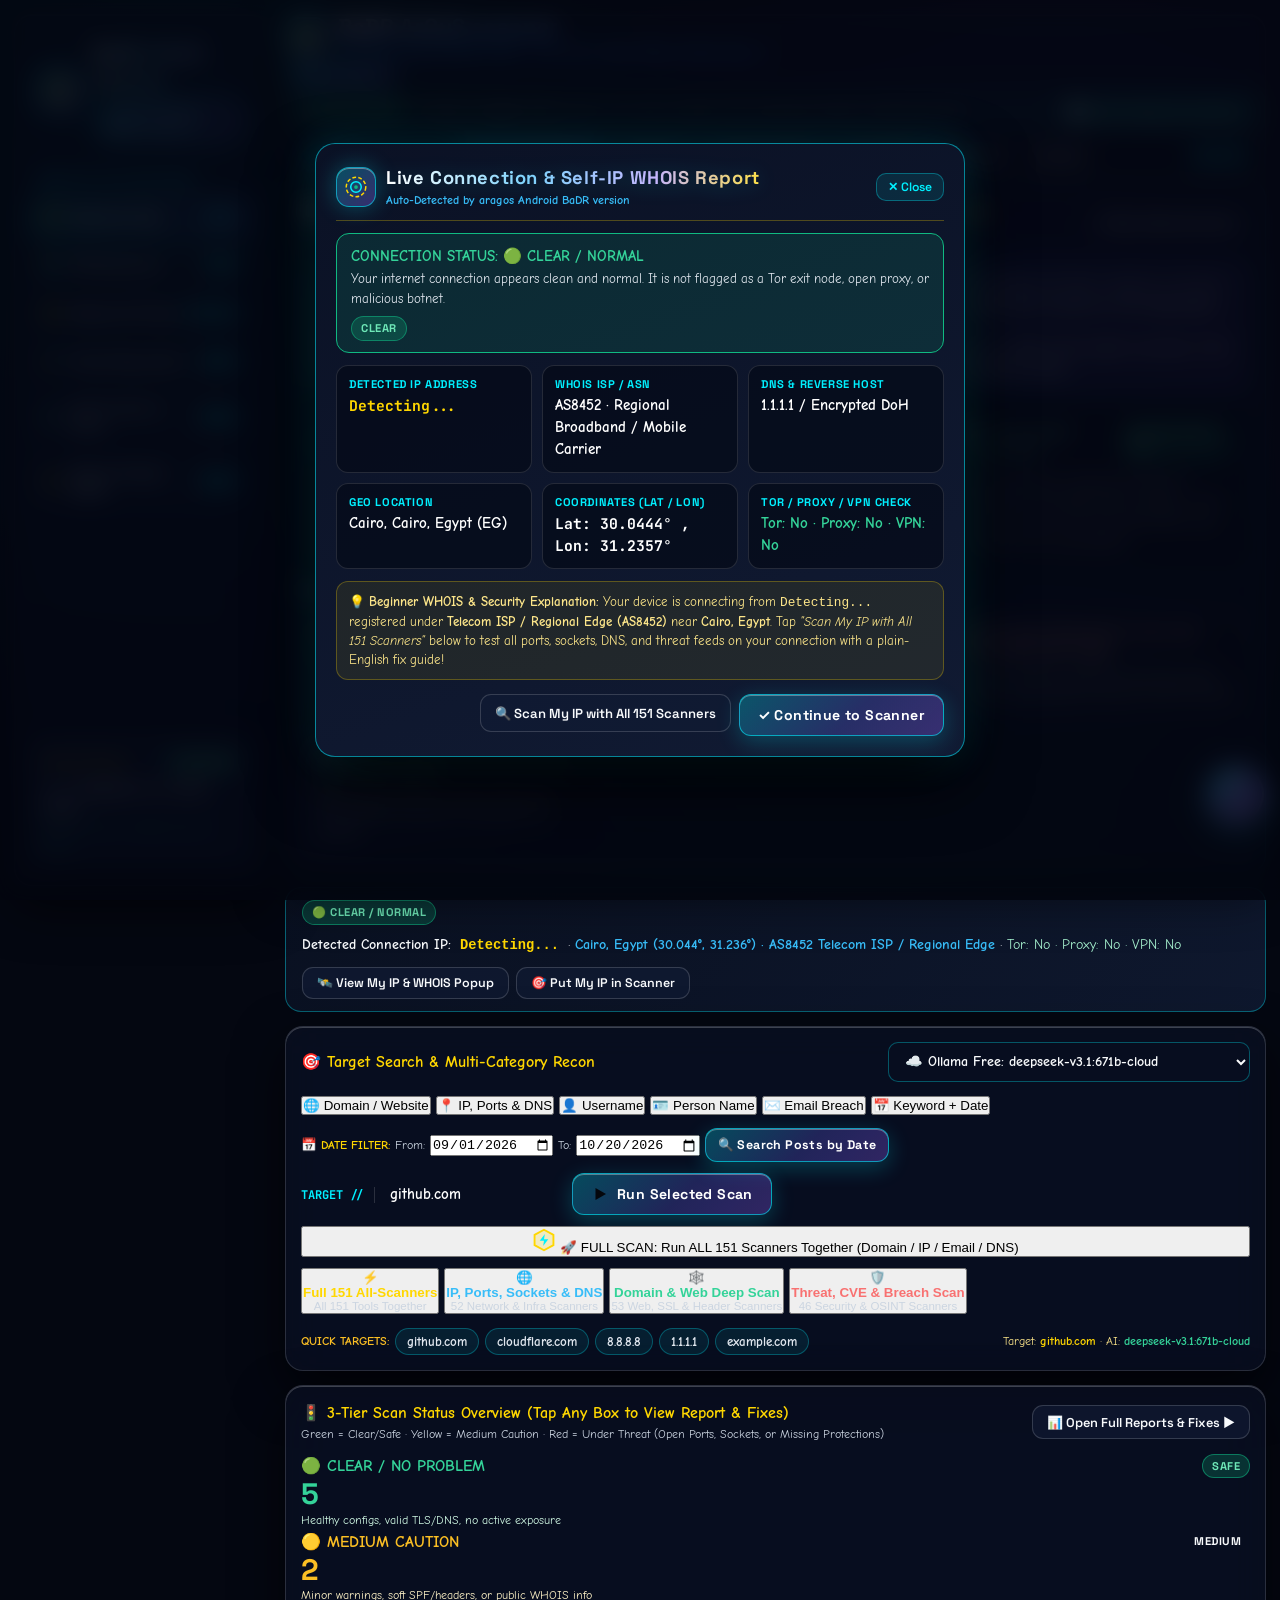
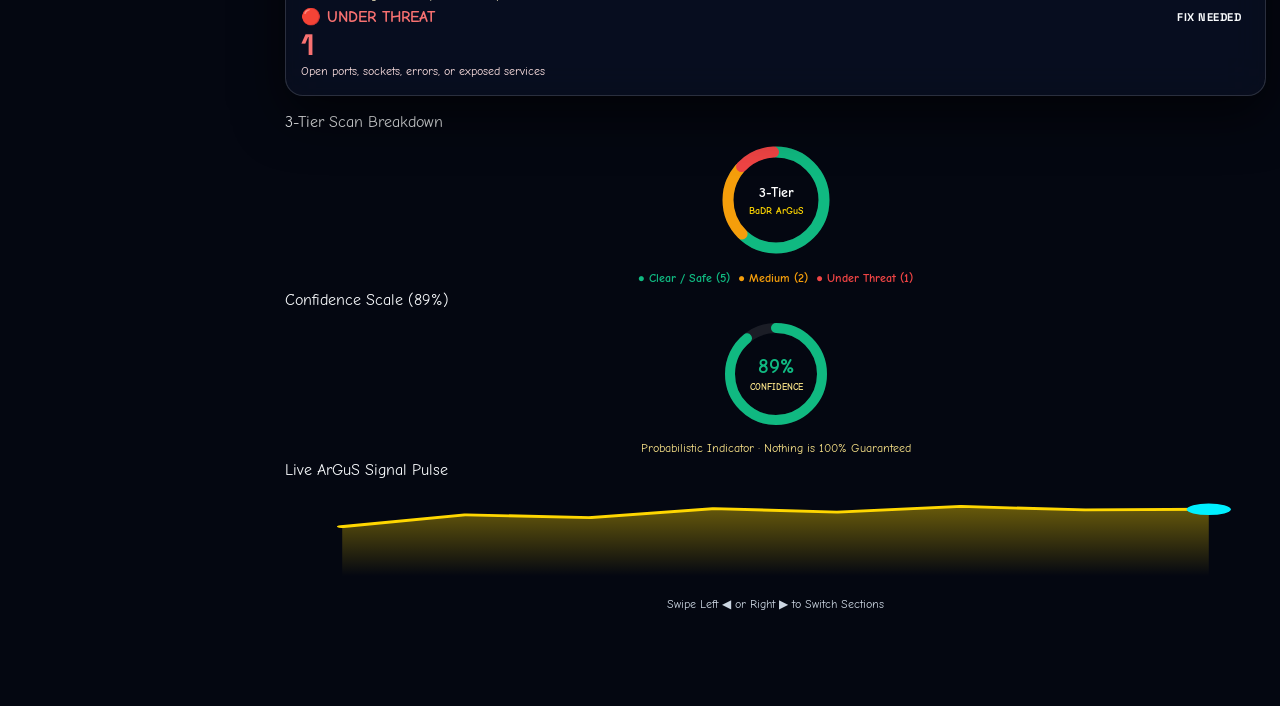
==== commit b7fe8e7f: "aragos Android BaDR version v4.9: Restore 1st design glassmorphism theme, add 1st-page Zero-Paywall " ====
--- a/index.html
+++ b/index.html
@@ -10,7 +10,7 @@
   <title>BaDR ArGuS scanner — aragos Android BaDR version</title>
   <link rel="preconnect" href="https://fonts.googleapis.com" />
   <link rel="preconnect" href="https://fonts.gstatic.com" crossorigin />
-  <link href="https://fonts.googleapis.com/css2?family=Architects+Daughter&family=Comic+Neue:ital,wght@0,400;0,700;1,400;1,700&family=JetBrains+Mono:wght@400;600;700&family=Patrick+Hand&display=swap" rel="stylesheet" />
+  <link href="https://fonts.googleapis.com/css2?family=Architects+Daughter&family=Comic+Neue:ital,wght@0,400;0,700;1,400;1,700&family=Inter:wght@500;600;700;800&family=JetBrains+Mono:wght@400;600;700&family=Patrick+Hand&family=Space+Grotesk:wght@600;700&display=swap" rel="stylesheet" />
   <link rel="stylesheet" href="/static/css/aragos.css" />
 </head>
 <body>
@@ -132,7 +132,7 @@
           <button class="nav-btn" data-view="settings">
             <span class="nav-btn-left">
               <svg width="20" height="20" viewBox="0 0 24 24" fill="none"><circle cx="8" cy="15" r="4" stroke="#ffd700" stroke-width="1.8"/><path d="M11 12l9-9m-3 3l3 3m-6 0l2 2" stroke="#00f0ff" stroke-width="1.8" stroke-linecap="round"/></svg>
-              <span>Key Vault &amp; AHM7</span>
+              <span>Cloud Key Vault</span>
             </span>
             <span class="nav-badge">+KEY</span>
           </button>
@@ -216,10 +216,10 @@
             ◀ Prev
           </button>
           <div class="swipe-dots" id="top-swipe-dots">
-            <button class="swipe-dot-pill active" data-view="dashboard">1. Scanner</button>
+            <button class="swipe-dot-pill active" data-view="dashboard">1. Overview &amp; Scanner</button>
             <button class="swipe-dot-pill" data-view="modules">2. 151 Tools</button>
             <button class="swipe-dot-pill" data-view="reports">3. Reports &amp; Fixes</button>
-            <button class="swipe-dot-pill" data-view="settings">4. Key Vault &amp; AHM7</button>
+            <button class="swipe-dot-pill" data-view="settings">4. Key Vault</button>
             <button class="swipe-dot-pill" data-view="ai">5. AI Tutor</button>
             <button class="swipe-dot-pill" data-view="about">6. About</button>
           </div>
@@ -229,8 +229,93 @@
         </div>
       </header>
 
-      <!-- ==================== SECTION 1: SCANNER HUB (NO ENDLESS SCROLL TRAP!) ==================== -->
+      <!-- ==================== SECTION 1: PROJECT OVERVIEW & SCANNER HUB ==================== -->
       <section class="view-pane active" id="view-dashboard">
+        <!-- 1ST PART: CONCISE PROJECT OVERVIEW, HOW IT RUNS, 3 CATEGORIES & ZERO-PAYWALL PRO SCANNERS -->
+        <div class="glass-panel" style="padding:16px;display:flex;flex-direction:column;gap:12px;border-color:rgba(0,240,255,0.38);">
+          <div style="display:flex;align-items:center;justify-content:space-between;flex-wrap:wrap;gap:10px;">
+            <div>
+              <h2 class="gold-app-title" style="font-size:1.22rem;">
+                🛡️ What Is BaDR ArGuS (`aragos Android BaDR version`) &amp; How It Runs
+              </h2>
+              <div style="font-size:0.84rem;color:#7dd3fc;font-weight:700;margin-top:2px;">
+                151 Cybersecurity &amp; OSINT Scanners · 100% Unlocked Results · Zero Sign-Up Pop-Ups · 0 MB Local Phone RAM
+              </div>
+            </div>
+            <button class="btn-secondary-glass" id="btn-toggle-project-overview" style="height:32px;font-size:0.76rem;">
+              ▾ Hide / Show Overview
+            </button>
+          </div>
+
+          <div id="project-overview-body" style="display:flex;flex-direction:column;gap:12px;">
+            <!-- Why This Exists: No Sign-Up / Paywall Pop-Ups Hiding Your Scan Results -->
+            <div style="padding:12px 14px;border-radius:14px;background:linear-gradient(135deg,rgba(0,240,255,0.12),rgba(139,92,246,0.14));border:1px solid rgba(0,240,255,0.38);font-size:0.88rem;color:#f8fafc;">
+              <strong style="color:#00f0ff;font-family:var(--font-display);">🚫 Why We Built This (Zero Paywall or Sign-Up Pop-Ups Hiding Results):</strong>
+              In many security websites and apps, you enter a domain or IP, wait for the scan to finish, and then <strong>a pop-up blocks or blurs your report demanding that you Sign Up, enter a credit card, or pay for a Pro subscription just to see the findings</strong>.
+              <br/>
+              <strong>BaDR ArGuS</strong> runs natively on your phone and web browser, executes all <strong>151 scanners</strong> concurrently, and gives you <strong>100% of the results, raw data, 3-Tier (Green / Yellow / Red) threat breakdown, and plain-English "How It Gets Fixed" steps immediately—with zero sign-up walls</strong>.
+            </div>
+
+            <!-- The 3 Main Categories (Concise Summary of the 151 Scanners) -->
+            <div class="overview-pillars-grid">
+              <div class="overview-pillar-card">
+                <div style="display:flex;align-items:center;justify-content:space-between;">
+                  <strong style="color:#00f0ff;font-family:var(--font-display);font-size:0.92rem;">🌐 1. Network, IP &amp; DNS</strong>
+                  <span class="sev-badge sev-INFO">Modules #1–#52</span>
+                </div>
+                <p style="font-size:0.84rem;color:var(--text-secondary);">
+                  Scans live IPv4/IPv6 hosts, open TCP/UDP ports &amp; sockets, WHOIS/RDAP ownership, BGP/ASN routing, DNSSEC, Zone Transfer (`AXFR`), Reverse DNS, and SSH/SNMP banners.
+                </p>
+              </div>
+
+              <div class="overview-pillar-card" style="border-color:rgba(139,92,246,0.38);">
+                <div style="display:flex;align-items:center;justify-content:space-between;">
+                  <strong style="color:#c4b5fd;font-family:var(--font-display);font-size:0.92rem;">🕸️ 2. Web, SSL/TLS &amp; APIs</strong>
+                  <span class="sev-badge sev-INFO">Modules #53–#101</span>
+                </div>
+                <p style="font-size:0.84rem;color:var(--text-secondary);">
+                  Audits SSL/TLS certificate chains &amp; cipher suites, hidden directories, CORS misconfigurations, GraphQL/Swagger API schemas, DOM XSS sinks, cookies, and CMS stacks.
+                </p>
+              </div>
+
+              <div class="overview-pillar-card" style="border-color:rgba(16,185,129,0.38);">
+                <div style="display:flex;align-items:center;justify-content:space-between;">
+                  <strong style="color:#6ee7b7;font-family:var(--font-display);font-size:0.92rem;">🛡️ 3. Security &amp; Threat Intel</strong>
+                  <span class="sev-badge sev-OK">Modules #102–#151</span>
+                </div>
+                <p style="font-size:0.84rem;color:var(--text-secondary);">
+                  Detects Subdomain Takeovers, Breached Credentials &amp; Dark Web pastes, exposed <code>.env</code> / <code>.git</code> files, open S3/Cloud buckets, WAF rules, and Passive CVE vulnerabilities.
+                </p>
+              </div>
+            </div>
+
+            <!-- Spotlight on High-Value Scanners (Normally Locked Behind Subscriptions Elsewhere) -->
+            <div>
+              <div style="font-family:var(--font-display);font-size:0.84rem;font-weight:700;color:#fde047;margin-bottom:7px;">
+                💎 Key High-Value Scanners Included Free (Often Locked Behind Paid Subscriptions Elsewhere):
+              </div>
+              <div class="pro-scanner-spotlight-grid">
+                <div class="pro-spotlight-item">
+                  <strong style="color:#00f0ff;font-family:var(--font-display);font-size:0.84rem;">🔓 Open Ports, Sockets &amp; Banners (#9, #42, #44)</strong>
+                  <span style="font-size:0.80rem;color:var(--text-secondary);">Finds exposed router/server ports (21, 22, 80, 443, 3389, 8080) and explains how to close them.</span>
+                </div>
+                <div class="pro-spotlight-item">
+                  <strong style="color:#c4b5fd;font-family:var(--font-display);font-size:0.84rem;">🎯 Subdomain Takeover &amp; Shadowing (#117, #118, #142)</strong>
+                  <span style="font-size:0.80rem;color:var(--text-secondary);">Checks if forgotten subdomains point to unclaimed cloud hosts that attackers could hijack.</span>
+                </div>
+                <div class="pro-spotlight-item">
+                  <strong style="color:#fda4af;font-family:var(--font-display);font-size:0.84rem;">🕵️ Data Leaks, Breaches &amp; `.env`/`.git` (#104, #105, #121, #125)</strong>
+                  <span style="font-size:0.80rem;color:var(--text-secondary);">Checks for leaked credentials, dark web pastes, exposed <code>.env</code> secrets, and open S3/GCP buckets.</span>
+                </div>
+                <div class="pro-spotlight-item">
+                  <strong style="color:#6ee7b7;font-family:var(--font-display);font-size:0.84rem;">🛡️ Passive CVE Mapper, WAF &amp; SSL Labs (#106, #115, #140)</strong>
+                  <span style="font-size:0.80rem;color:var(--text-secondary);">Maps server versions to known CVEs, tests Firewall/WAF protection, and grades TLS security.</span>
+                </div>
+              </div>
+            </div>
+          </div>
+        </div>
+
         <!-- Live Detected Self-IP / WHOIS / DNS / Geo / Threat Strip -->
         <div class="self-ip-hud-card" id="home-self-ip-strip">
           <div style="display:flex;align-items:center;gap:10px;flex-wrap:wrap;">
@@ -615,7 +700,7 @@
                   <option value="nvidia">🟢 NVIDIA NIM Free Dev (`deepseek-ai/deepseek-r1`)</option>
                   <option value="google">✨ Google Gemini (AI Studio Free)</option>
                   <option value="openai">🤖 OpenAI / Custom Compatible</option>
-                  <option value="keyless_free">🔓 Keyless Free AI + AHM7 (No Key Needed)</option>
+                  <option value="keyless_free">🔓 Keyless Free Cloud AI (No Key Needed)</option>
                 </select>
               </div>
 
@@ -696,7 +781,7 @@
               <div style="padding:9px;border-radius:10px;background:rgba(6,9,16,0.75);border:1px solid rgba(16,185,129,0.25);">
                 <strong style="color:#34d399;">🚀 Groq 2026 Forever-Free Tier &amp; Keyless AI:</strong><br/>
                 • <strong>Groq Free API (`console.groq.com/keys`):</strong> Still 100% free with no credit card! Gives <strong>14,400 req/day &amp; 30 RPM</strong> on `llama-3.1-8b-instant` &amp; `openai/gpt-oss-20b`, and <strong>1,000 req/day</strong> on `llama-3.3-70b-versatile`.<br/>
-                • <strong>Zero-Key Mode:</strong> Even with 0 keys, our built-in Keyless Cloud AI + AHM7 FreeAPI works automatically!
+                • <strong>Zero-Key Mode:</strong> Even with 0 keys, our built-in Keyless Cloud AI Pool works automatically!
               </div>
               <div style="padding:9px;border-radius:10px;background:rgba(6,9,16,0.75);border:1px solid rgba(56,189,248,0.32);">
                 <strong style="color:#38bdf8;">🐋 DeepSeek Harness (`@deepseek-ai/dsh` — Everything is a Plugin):</strong><br/>
@@ -708,42 +793,6 @@
 
           <!-- Pre-Wired Provider Cards -->
           <div class="vault-provider-grid" id="vault-providers-container"></div>
-        </div>
-
-        <!-- ==================== AHM7 FREEAPI (freeapi.pro / ahm7xmakki.com) 21 ZERO-KEY TOOLS ==================== -->
-        <div class="glass-panel" style="padding:16px;">
-          <div style="display:flex;align-items:center;justify-content:space-between;flex-wrap:wrap;gap:10px;margin-bottom:12px;">
-            <div>
-              <h3 class="gold-app-title" style="font-size:1.22rem;">🛠️ AHM7 FreeAPI (`freeapi.pro` / `ahm7xmakki.com`) — All 21 Zero-Key Tools</h3>
-              <p style="font-size:0.80rem;color:var(--text-secondary);margin-top:2px;">
-                21 production REST APIs &amp; tools with <strong>Zero API Key, Zero Signup, and Frontend + Backend Integration</strong> (WebSnap Screenshot, WebZip Site Archiver, TempSter Disposable OSINT Email, SpeechSter 580-Voice TTS, VisionChat AI OCR, PixelSter Flux AI, and more!).
-              </p>
-            </div>
-            <a href="https://freeapi.pro/docs" target="_blank" rel="noopener" class="btn-secondary-glass" style="text-decoration:none;height:34px;font-size:0.78rem;">
-              📖 Open FreeAPI Docs ↗
-            </a>
-          </div>
-
-          <!-- Interactive AHM7 Tool Runner Bar -->
-          <div style="padding:12px;border-radius:13px;background:rgba(6,9,16,0.9);border:1px solid rgba(255,215,0,0.32);margin-bottom:12px;">
-            <div style="display:flex;gap:8px;flex-wrap:wrap;align-items:center;">
-              <select id="ahm7-tool-select" class="glass-select" style="flex:1;min-width:220px;"></select>
-              <input
-                type="text"
-                id="ahm7-param-input"
-                class="target-input"
-                value="https://github.com"
-                placeholder="Enter URL, text, or search query for selected AHM7 tool..."
-                style="flex:2;min-width:220px;padding:8px 12px;background:rgba(12,17,29,0.95);border:1px solid rgba(0,240,255,0.35);border-radius:10px;"
-              />
-              <button class="btn-primary-glow" id="btn-run-ahm7-tool" style="height:38px;">
-                ⚡ Run AHM7 Tool
-              </button>
-            </div>
-            <div id="ahm7-tool-result-box" style="margin-top:10px;display:none;padding:10px;border-radius:10px;background:rgba(16,185,129,0.1);border:1px solid rgba(16,185,129,0.35);font-size:0.82rem;"></div>
-          </div>
-
-          <div id="ahm7-tools-grid" style="display:grid;grid-template-columns:repeat(auto-fill,minmax(265px,1fr));gap:10px;max-height:480px;overflow-y:auto;padding-right:4px;"></div>
         </div>
       </section>
 
@@ -851,8 +900,8 @@
               <li><strong>Startup Live Connection &amp; Self-IP WHOIS Detector:</strong> Automatically detects your active public IP, DNS resolver, WHOIS ISP/ASN, geographical coordinates (latitude/longitude), and checks whether your connection is flagged as Tor, Proxy, VPN, or under threat.</li>
               <li><strong>Full 151 All-Scanners Omni-Scan:</strong> Added a unified 1-tap mode that runs all 151 scanners together across any Domain, IP address, DNS zone, or Email.</li>
               <li><strong>3-Tier Traffic-Light Reports &amp; Beginner "How It Gets Fixed" Tutor:</strong> Classifies every result into 🟢 <strong>Clear (Safe)</strong>, 🟡 <strong>Medium (Caution)</strong>, or 🔴 <strong>Under Threat (Open Ports / Sockets / Errors)</strong> and explains in plain, beginner-friendly language what each issue means and how to fix it step by step.</li>
-              <li><strong>Multi-Key Cloud AI Vault + Mistral 7-Pool &amp; Groq Free Router + AHM7 21 Free Tools:</strong> Supports unlimited free API keys per provider with optional auto-model selection, plus 21 zero-key tools from <strong>AHM7 FreeAPI (`freeapi.pro`)</strong>.</li>
-              <li><strong>Android Swipe-Left / Swipe-Right Navigation &amp; Futuristic Cyber-Glass UI:</strong> Separated views with readable comic-handwriting typography and custom holographic SVG icons.</li>
+              <li><strong>Multi-Key Cloud AI Vault + DeepSeek Harness (`@deepseek-ai/dsh`), Mistral 7-Pool &amp; Groq Free Router:</strong> Supports unlimited free API keys per provider with optional auto-model selection, Keyless Free Cloud AI, and a floating bottom-right General LLM &amp; Security Assistant.</li>
+              <li><strong>Android Swipe-Left / Swipe-Right Navigation &amp; 1st-Design Glassmorphism UI:</strong> Separated views with readable comic-handwriting body typography, clean display titles, and custom holographic SVG icons.</li>
             </ul>
           </div>
 
@@ -865,6 +914,93 @@
         </div>
       </section>
     </main>
+  </div>
+
+  <!-- ==================== FLOATING BOTTOM-RIGHT REGULAR LLM & SECURITY ASSISTANT ==================== -->
+  <button class="floating-llm-fab" id="floating-llm-fab" title="Open Regular AI Assistant Chat (Free Cloud Models)">
+    <svg width="24" height="24" viewBox="0 0 28 28" fill="none">
+      <path d="M4 6a3 3 0 013-3h14a3 3 0 013 3v10a3 3 0 01-3 3H11l-5 4v-4H7a3 3 0 01-3-3V6z" stroke="#ffffff" stroke-width="2" fill="rgba(255,255,255,0.16)"/>
+      <circle cx="10" cy="11" r="1.5" fill="#00f0ff"/>
+      <circle cx="14" cy="11" r="1.5" fill="#ffffff"/>
+      <circle cx="18" cy="11" r="1.5" fill="#fde047"/>
+    </svg>
+    <span class="floating-llm-fab-label">AI CHAT</span>
+  </button>
+
+  <div class="floating-llm-drawer" id="floating-llm-drawer" aria-label="Floating AI Assistant Chat">
+    <div class="floating-llm-header">
+      <div style="display:flex;align-items:center;justify-content:space-between;gap:8px;">
+        <div style="display:flex;align-items:center;gap:8px;">
+          <div class="brand-orb" style="width:32px;height:32px;border-radius:10px;">
+            <svg width="18" height="18" viewBox="0 0 24 24" fill="none">
+              <circle cx="12" cy="12" r="9" stroke="#00f0ff" stroke-width="2"/>
+              <path d="M8 12h8M12 8v8" stroke="#fde047" stroke-width="2" stroke-linecap="round"/>
+            </svg>
+          </div>
+          <div>
+            <div style="font-family:var(--font-display);font-size:0.92rem;font-weight:700;color:#ffffff;">
+              🤖 BaDR Free LLM Assistant
+            </div>
+            <div style="font-size:0.72rem;color:#7dd3fc;">
+              Ask anything (General LLM, Coding, or Scan Help)
+            </div>
+          </div>
+        </div>
+        <div style="display:flex;align-items:center;gap:5px;">
+          <button class="swipe-arrow-btn" id="btn-clear-floating-llm" style="padding:3px 8px;font-size:0.70rem;" title="Clear Chat">🧹 Clear</button>
+          <button class="swipe-arrow-btn" id="btn-close-floating-llm" style="padding:3px 9px;font-size:0.74rem;" title="Minimize Chat">✕</button>
+        </div>
+      </div>
+
+      <!-- Free Model Selector inside Floating Chat -->
+      <div style="display:flex;align-items:center;gap:6px;">
+        <select id="floating-llm-model-select" class="glass-select" style="flex:1;height:32px;font-size:0.76rem;padding:0 8px;">
+          <option value="keyless_free|openai">🔓 Keyless Free AI: GPT-4o-Mini Cloud (No Key Needed!)</option>
+          <option value="keyless_free|mistral">🔓 Keyless Free AI: Mistral 24B Cloud (No Key Needed!)</option>
+          <option value="keyless_free|qwen-coder">🔓 Keyless Free AI: Qwen Coder 32B (No Key Needed!)</option>
+          <option value="ollama|deepseek-v3.1:671b-cloud">☁️ Ollama Cloud: deepseek-v3.1:671b-cloud</option>
+          <option value="deepseek|deepseek-flash">🐋 DeepSeek Harness: deepseek-flash (1M Context)</option>
+          <option value="mistral|mistral-medium-2508">⚡ Mistral Pool 3: mistral-medium-2508 (375K TPM)</option>
+          <option value="mistral|devstral-2512">⚡ Mistral Pool 7: devstral-2512 (1M TPM)</option>
+          <option value="groq|llama-3.1-8b-instant">🚀 Groq Free: llama-3.1-8b-instant (14.4K/Day)</option>
+          <option value="groq|deepseek-r1-distill-llama-70b">🚀 Groq Free: deepseek-r1-distill-llama-70b</option>
+          <option value="nvidia|deepseek-ai/deepseek-r1">🟢 NVIDIA NIM: deepseek-ai/deepseek-r1</option>
+          <option value="openrouter|meta-llama/llama-3.3-70b-instruct:free">🌐 OpenRouter: llama-3.3-70b-instruct:free</option>
+          <option value="google|gemini-2.0-flash">✨ Google Gemini: gemini-2.0-flash</option>
+        </select>
+        <label style="display:inline-flex;align-items:center;gap:4px;font-size:0.72rem;color:#cbd5e1;white-space:nowrap;cursor:pointer;" title="Include active scan report context when answering">
+          <input type="checkbox" id="floating-llm-include-scan" checked style="accent-color:#00f0ff;" />
+          <span>+Scan Info</span>
+        </label>
+      </div>
+    </div>
+
+    <div class="floating-llm-messages" id="floating-llm-messages">
+      <div class="chat-msg assistant">
+        <strong>Hi! I'm your BaDR Free AI Assistant 💬</strong><br/>
+        You can ask me <strong>anything</strong> just like a regular LLM—general questions, coding, networking, Android/Linux tips, or ask me to explain and fix anything in your current scan report!
+      </div>
+    </div>
+
+    <div class="floating-llm-footer">
+      <div style="display:flex;gap:5px;overflow-x:auto;padding-bottom:2px;">
+        <button class="chip-btn floating-quick-chip" data-q="Explain my current scan report in simple words and tell me if anything needs fixing." style="font-size:0.72rem;padding:3px 8px;white-space:nowrap;">🛡️ Explain Scan</button>
+        <button class="chip-btn floating-quick-chip" data-q="How do I secure my home Wi-Fi router and phone against open port threats?" style="font-size:0.72rem;padding:3px 8px;white-space:nowrap;">🔒 Secure My Wi-Fi</button>
+        <button class="chip-btn floating-quick-chip" data-q="What can you help me with as a general AI assistant?" style="font-size:0.72rem;padding:3px 8px;white-space:nowrap;">💡 General Help</button>
+      </div>
+      <div style="display:flex;gap:6px;">
+        <input
+          type="text"
+          id="floating-llm-input"
+          class="target-input"
+          placeholder="Ask anything (general question or security help)..."
+          style="background:rgba(11,18,36,0.95);padding:8px 11px;border-radius:10px;border:1px solid rgba(0,240,255,0.38);font-size:0.86rem;"
+        />
+        <button class="btn-primary-glow" id="btn-send-floating-llm" style="height:36px;padding:0 13px;font-size:0.82rem;">
+          ➤
+        </button>
+      </div>
+    </div>
   </div>
 
   <!-- ==================== FUTURISTIC HOLOGRAPHIC BOTTOM NAVIGATION BAR ==================== -->
--- a/static/css/aragos.css
+++ b/static/css/aragos.css
@@ -1,52 +1,38 @@
-/* ==========================================================================
-   BaDR ArGuS scanner — aragos Android BaDR version
-   Obsidian Dark Theme · Metallic Gold Header · Futuristic Cyber-Glass Buttons
-   Readable Comic-Handwriting Typography · Android Swipe-View Architecture
-   ========================================================================== */
-
 :root {
-  --bg-obsidian: #06080e;
-  --bg-surface: #0b0f19;
-  --bg-card: rgba(14, 19, 32, 0.86);
-  --bg-card-elevated: rgba(20, 27, 45, 0.94);
-  --bg-glass-input: rgba(7, 10, 18, 0.92);
-
-  /* Gold & Futuristic Cyber Accents */
-  --gold-primary: #ffd700;
-  --gold-bright: #ffe55c;
-  --gold-amber: #f59e0b;
-  --gold-deep: #b45309;
-  --gold-border: rgba(255, 215, 0, 0.34);
-  --gold-border-strong: rgba(255, 215, 0, 0.72);
-  --gold-glow: rgba(255, 215, 0, 0.24);
-  --cyber-cyan: #00f0ff;
-  --cyber-purple: #a855f7;
-
-  /* 3-Tier Traffic-Light Status Colors */
-  --tier-green: #10b981;
-  --tier-green-bg: rgba(16, 185, 129, 0.14);
-  --tier-yellow: #f59e0b;
-  --tier-yellow-bg: rgba(245, 158, 11, 0.14);
-  --tier-red: #ef4444;
-  --tier-red-bg: rgba(239, 68, 68, 0.16);
-
-  /* Text Hierarchy */
+  /* 1st Design Original Deep-Space Glassmorphism Theme & Aurora Palette */
+  --bg-deep: #040711;
+  --bg-obsidian: #040711;
+  --glass-bg: rgba(11, 18, 36, 0.66);
+  --glass-bg-elevated: rgba(17, 27, 52, 0.76);
+  --glass-bg-hover: rgba(26, 40, 75, 0.82);
+  --glass-border: rgba(255, 255, 255, 0.14);
+  --glass-border-bright: rgba(0, 240, 255, 0.42);
+  --glass-highlight: inset 0 1px 0 0 rgba(255, 255, 255, 0.22);
+  --glass-shadow: 0 20px 50px rgba(0, 0, 0, 0.62);
+
+  --cyan: #00f0ff;
+  --cyan-soft: rgba(0, 240, 255, 0.16);
+  --violet: #8b5cf6;
+  --violet-soft: rgba(139, 92, 246, 0.18);
+  --emerald: #10b981;
+  --emerald-soft: rgba(16, 185, 129, 0.16);
+  --amber: #f59e0b;
+  --amber-soft: rgba(245, 158, 11, 0.18);
+  --rose: #f43f5e;
+  --rose-soft: rgba(244, 63, 94, 0.18);
+  --gold: #ffd700;
+
   --text-primary: #f8fafc;
   --text-secondary: #cbd5e1;
   --text-muted: #94a3b8;
 
-  /* Readable Comic / Handwritten-Comic Font Stack */
-  --font-sans: 'Comic Neue', 'Patrick Hand', 'Architects Daughter', 'Comic Sans MS', 'Chalkboard SE', 'Marker Felt', cursive, sans-serif;
-  --font-display: 'Comic Neue', 'Patrick Hand', 'Comic Sans MS', 'Chalkboard SE', cursive, sans-serif;
-  --font-mono: 'JetBrains Mono', 'Comic Neue', monospace;
-
-  --radius-xl: 20px;
-  --radius-lg: 15px;
-  --radius-md: 11px;
-  --radius-sm: 8px;
-}
-
-*, *::before, *::after {
+  /* Clean Display Font for Headers/Titles + Readable Comic Font for Body & Reports */
+  --font-display: 'Space Grotesk', 'Inter', -apple-system, BlinkMacSystemFont, sans-serif;
+  --font-sans: 'Comic Neue', 'Patrick Hand', 'Architects Daughter', 'Comic Sans MS', cursive, sans-serif;
+  --font-mono: 'JetBrains Mono', 'Fira Code', monospace;
+}
+
+* {
   box-sizing: border-box;
   margin: 0;
   padding: 0;
@@ -55,126 +41,122 @@
 
 html, body {
   width: 100%;
-  min-height: 100%;
-  background-color: var(--bg-obsidian);
+  min-height: 100vh;
+  background-color: var(--bg-deep);
   background-image:
-    radial-gradient(circle at 12% 6%, rgba(255, 215, 0, 0.09) 0%, transparent 38%),
-    radial-gradient(circle at 88% 12%, rgba(0, 240, 255, 0.06) 0%, transparent 36%),
-    radial-gradient(circle at 50% 92%, rgba(245, 158, 11, 0.07) 0%, transparent 45%),
-    linear-gradient(180deg, #05070c 0%, #090d16 50%, #05070c 100%);
+    radial-gradient(circle at 14% 18%, rgba(0, 240, 255, 0.14), transparent 42%),
+    radial-gradient(circle at 82% 22%, rgba(139, 92, 246, 0.16), transparent 46%),
+    radial-gradient(circle at 65% 84%, rgba(16, 185, 129, 0.11), transparent 44%),
+    linear-gradient(180deg, #040711 0%, #070d1f 55%, #040711 100%);
   background-attachment: fixed;
   color: var(--text-primary);
   font-family: var(--font-sans);
-  font-size: 15.5px;
-  line-height: 1.52;
-  letter-spacing: 0.015em;
+  font-size: 16px;
+  line-height: 1.5;
   overflow-x: hidden;
+  overflow-y: auto;
   -webkit-font-smoothing: antialiased;
 }
 
-/* Enforce ZERO 3D/2D map canvas */
-#aragos-webgl-canvas,
-.globe-hud-bar,
-.map-3d-container,
-.map-2d-container {
-  display: none !important;
-}
-
-/* ==========================================================================
-   TOP CLICKABLE GITHUB REPO RIBBON ("aragos Android BaDR version")
-   ========================================================================== */
-.top-repo-ribbon {
-  display: flex;
-  align-items: center;
-  justify-content: space-between;
-  gap: 10px;
-  padding: 8px 14px;
-  background: linear-gradient(90deg, rgba(255, 215, 0, 0.16) 0%, rgba(0, 240, 255, 0.10) 55%, rgba(255, 215, 0, 0.16) 100%);
-  border: 1px solid rgba(255, 215, 0, 0.45);
-  border-radius: 14px;
-  text-decoration: none;
-  color: var(--text-primary);
-  box-shadow: 0 6px 22px rgba(0, 0, 0, 0.55), inset 0 1px 0 rgba(255, 255, 255, 0.18);
-  transition: all 0.2s ease;
-  cursor: pointer;
-}
-
-.top-repo-ribbon:hover,
-.top-repo-ribbon:active {
-  border-color: #ffd700;
-  box-shadow: 0 0 22px rgba(255, 215, 0, 0.35), 0 0 12px rgba(0, 240, 255, 0.22);
-  transform: translateY(-1px);
-}
-
+/* Clean Display Font strictly on Headings, Titles, Badges & Navigation Pills */
+h1, h2, h3, h4,
+.brand-title,
+.gold-app-title,
+.section-title,
+.sev-badge,
+.gold-subtitle-badge,
+.swipe-dot-pill,
+.swipe-arrow-btn,
+.report-subtab-btn,
+.btn-primary-glow,
+.btn-beast,
+.btn-secondary-glass,
+.mobile-tab-btn {
+  font-family: var(--font-display);
+}
+
+/* Core 1st-Design Glassmorphism Panels */
+.glass-panel {
+  background: var(--glass-bg);
+  backdrop-filter: blur(22px) saturate(185%);
+  -webkit-backdrop-filter: blur(22px) saturate(185%);
+  border: 1px solid var(--glass-border);
+  box-shadow: var(--glass-shadow), var(--glass-highlight);
+  border-radius: 18px;
+  transition: border-color 0.25s ease, transform 0.22s ease, background 0.25s ease, box-shadow 0.25s ease;
+}
+
+.glass-panel:hover {
+  border-color: rgba(0, 240, 255, 0.28);
+}
+
+.glass-panel-elevated {
+  background: var(--glass-bg-elevated);
+  backdrop-filter: blur(26px) saturate(195%);
+  -webkit-backdrop-filter: blur(26px) saturate(195%);
+  border: 1px solid rgba(0, 240, 255, 0.26);
+  box-shadow: var(--glass-shadow), var(--glass-highlight);
+  border-radius: 16px;
+}
+
+/* Clean Cyan-Violet-Gold Shimmer Title */
 .gold-app-title {
   font-family: var(--font-display);
-  font-weight: 800;
-  letter-spacing: 0.02em;
-  background: linear-gradient(135deg, #fff8d6 0%, #ffd700 35%, #f59e0b 70%, #fff099 100%);
+  font-weight: 700;
+  letter-spacing: 0.6px;
+  background: linear-gradient(95deg, #ffffff 0%, #7dd3fc 38%, #c4b5fd 72%, #fde047 100%);
   -webkit-background-clip: text;
-  background-clip: text;
-  color: transparent;
-  text-shadow: 0 2px 18px rgba(255, 215, 0, 0.28);
+  -webkit-text-fill-color: transparent;
+  filter: drop-shadow(0 2px 10px rgba(0, 240, 255, 0.22));
 }
 
 .gold-subtitle-badge {
   display: inline-flex;
   align-items: center;
   gap: 6px;
-  padding: 3px 10px;
+  padding: 4px 11px;
   border-radius: 999px;
-  font-family: var(--font-sans);
-  font-size: 0.74rem;
-  font-weight: 700;
-  color: #ffd700;
-  background: rgba(255, 215, 0, 0.12);
-  border: 1px solid rgba(255, 215, 0, 0.38);
-}
-
-/* ==========================================================================
-   GLASSMORPHISM SURFACES
-   ========================================================================== */
-.glass-panel {
-  background: var(--bg-card);
-  backdrop-filter: blur(14px);
-  -webkit-backdrop-filter: blur(14px);
-  border: 1px solid var(--gold-border);
-  border-radius: var(--radius-xl);
-  box-shadow:
-    0 12px 32px rgba(0, 0, 0, 0.6),
-    inset 0 1px 0 rgba(255, 255, 255, 0.09);
-}
-
-.glass-panel-elevated {
-  background: var(--bg-card-elevated);
-  border: 1px solid var(--gold-border-strong);
-  border-radius: var(--radius-lg);
-  box-shadow:
-    0 16px 38px rgba(0, 0, 0, 0.72),
-    0 0 20px rgba(255, 215, 0, 0.14);
-}
-
-/* ==========================================================================
-   APP SHELL & SWIPE NAVIGATION BAR
-   ========================================================================== */
+  background: linear-gradient(135deg, rgba(0, 240, 255, 0.18), rgba(139, 92, 246, 0.22));
+  border: 1px solid rgba(0, 240, 255, 0.45);
+  color: #7dd3fc;
+  font-size: 0.75rem;
+  font-weight: 700;
+  letter-spacing: 0.4px;
+  text-decoration: none;
+  box-shadow: 0 0 14px rgba(0, 240, 255, 0.18);
+  transition: all 0.2s ease;
+}
+
+.gold-subtitle-badge:hover {
+  background: linear-gradient(135deg, rgba(0, 240, 255, 0.32), rgba(139, 92, 246, 0.34));
+  color: #ffffff;
+  transform: translateY(-1px);
+  box-shadow: 0 0 20px rgba(0, 240, 255, 0.35);
+}
+
+/* App Shell Layout */
 .app-shell {
+  position: relative;
+  z-index: 2;
   display: grid;
-  grid-template-columns: 260px minmax(0, 1fr);
+  grid-template-columns: 255px 1fr;
+  gap: 16px;
+  width: 100%;
+  max-width: 1520px;
+  margin: 0 auto;
   min-height: 100vh;
-  gap: 14px;
-  padding: 12px;
-  max-width: 1580px;
-  margin: 0 auto;
-}
-
+  padding: 14px 14px 96px;
+}
+
+/* Sidebar Navigation */
 .sidebar {
   display: flex;
   flex-direction: column;
   justify-content: space-between;
-  padding: 16px 14px;
+  padding: 18px 14px;
+  height: calc(100vh - 28px);
   position: sticky;
-  top: 12px;
-  height: calc(100vh - 24px);
+  top: 14px;
   overflow-y: auto;
 }
 
@@ -182,57 +164,56 @@
   display: flex;
   align-items: center;
   gap: 11px;
-  padding-bottom: 14px;
-  border-bottom: 1px solid rgba(255, 215, 0, 0.18);
-  margin-bottom: 12px;
+  padding: 6px 8px 14px;
+  border-bottom: 1px solid rgba(255, 255, 255, 0.10);
 }
 
 .brand-orb {
   width: 44px;
   height: 44px;
   border-radius: 13px;
-  background: linear-gradient(135deg, rgba(255, 215, 0, 0.22), rgba(0, 240, 255, 0.16));
-  border: 1.5px solid #ffd700;
+  background: linear-gradient(135deg, rgba(0, 240, 255, 0.28), rgba(139, 92, 246, 0.35));
+  border: 1px solid rgba(0, 240, 255, 0.55);
+  box-shadow: 0 0 22px rgba(0, 240, 255, 0.28), inset 0 1px 0 rgba(255, 255, 255, 0.35);
   display: flex;
   align-items: center;
   justify-content: center;
-  box-shadow: 0 4px 16px rgba(255, 215, 0, 0.32);
   flex-shrink: 0;
 }
 
 .nav-section-label {
-  font-size: 0.72rem;
+  font-family: var(--font-display);
+  font-size: 0.70rem;
   font-weight: 700;
   text-transform: uppercase;
-  letter-spacing: 0.08em;
-  color: #fbbf24;
-  margin: 8px 6px 6px;
+  letter-spacing: 1.3px;
+  color: var(--cyan);
+  margin: 14px 8px 8px;
 }
 
 .nav-list {
   display: flex;
   flex-direction: column;
-  gap: 7px;
-}
-
-/* Futuristic Angled Cyber Navigation Buttons */
+  gap: 6px;
+  list-style: none;
+}
+
 .nav-btn {
+  width: 100%;
   display: flex;
   align-items: center;
   justify-content: space-between;
-  width: 100%;
   padding: 10px 12px;
   border-radius: 12px;
-  border: 1px solid rgba(255, 215, 0, 0.18);
-  background: linear-gradient(135deg, rgba(15, 22, 38, 0.85), rgba(10, 14, 24, 0.92));
+  border: 1px solid transparent;
+  background: rgba(255, 255, 255, 0.02);
   color: var(--text-secondary);
-  font-family: var(--font-sans);
-  font-size: 0.90rem;
-  font-weight: 700;
-  cursor: pointer;
-  transition: all 0.18s ease;
+  font-family: var(--font-display);
+  font-size: 0.88rem;
+  font-weight: 600;
+  cursor: pointer;
+  transition: all 0.2s ease;
   text-align: left;
-  clip-path: polygon(0 0, calc(100% - 8px) 0, 100% 8px, 100% 100%, 8px 100%, 0 calc(100% - 8px));
 }
 
 .nav-btn-left {
@@ -242,140 +223,360 @@
 }
 
 .nav-btn:hover {
-  background: rgba(255, 215, 0, 0.12);
-  color: #ffffff;
-  border-color: rgba(255, 215, 0, 0.45);
+  background: rgba(0, 240, 255, 0.08);
+  color: #ffffff;
+  border-color: rgba(0, 240, 255, 0.28);
 }
 
 .nav-btn.active {
-  background: linear-gradient(135deg, rgba(255, 215, 0, 0.24), rgba(0, 240, 255, 0.12));
-  color: #ffd700;
-  border-color: #ffd700;
-  box-shadow: 0 0 18px rgba(255, 215, 0, 0.25);
+  background: linear-gradient(90deg, rgba(0, 240, 255, 0.20), rgba(139, 92, 246, 0.16));
+  color: #ffffff;
+  border-color: rgba(0, 240, 255, 0.48);
+  box-shadow: 0 8px 20px rgba(0, 240, 255, 0.14), inset 0 1px 0 rgba(255, 255, 255, 0.2);
 }
 
 .nav-badge {
   font-family: var(--font-mono);
   font-size: 0.68rem;
   font-weight: 700;
-  padding: 2px 7px;
+  padding: 2px 8px;
   border-radius: 999px;
-  background: rgba(255, 215, 0, 0.16);
-  color: #ffd700;
-  border: 1px solid rgba(255, 215, 0, 0.35);
-}
-
-/* ==========================================================================
-   MAIN WORKSPACE & SWIPE PAGER INDICATOR
-   ========================================================================== */
-.main-workspace {
-  display: flex;
-  flex-direction: column;
-  gap: 12px;
+  background: rgba(0, 240, 255, 0.16);
+  color: var(--cyan);
+  border: 1px solid rgba(0, 240, 255, 0.35);
+}
+
+/* Main Workspace */
+.workspace-main {
+  display: flex;
+  flex-direction: column;
+  gap: 14px;
   min-width: 0;
-  padding-bottom: 92px;
-}
-
-.top-hud-bar {
-  padding: 12px 16px;
-  display: flex;
-  flex-direction: column;
+}
+
+/* Top GitHub Repo Header & Live OTA Banner */
+.top-repo-banner {
+  display: flex;
+  align-items: center;
+  justify-content: space-between;
   gap: 10px;
-}
-
-/* Swipe Pager Strip */
+  padding: 11px 16px;
+  border-radius: 16px;
+  background: linear-gradient(90deg, rgba(11, 18, 36, 0.86) 0%, rgba(17, 27, 52, 0.84) 55%, rgba(11, 18, 36, 0.88) 100%);
+  border: 1px solid rgba(0, 240, 255, 0.35);
+  box-shadow: 0 10px 28px rgba(0, 0, 0, 0.48), 0 0 18px rgba(0, 240, 255, 0.10);
+  flex-wrap: wrap;
+}
+
+/* Swipe Indicator Bar */
 .swipe-pager-bar {
   display: flex;
   align-items: center;
   justify-content: space-between;
   gap: 8px;
   padding: 8px 12px;
-  background: rgba(11, 16, 28, 0.92);
-  border: 1px solid rgba(0, 240, 255, 0.28);
-  border-radius: 13px;
+  border-radius: 14px;
+  background: rgba(8, 14, 30, 0.76);
+  border: 1px solid rgba(255, 255, 255, 0.12);
+  overflow-x: auto;
 }
 
 .swipe-dots {
   display: flex;
   align-items: center;
   gap: 6px;
-  flex-wrap: wrap;
-  justify-content: center;
+  flex-wrap: nowrap;
+  overflow-x: auto;
 }
 
 .swipe-dot-pill {
-  padding: 4px 10px;
+  padding: 5px 11px;
   border-radius: 999px;
-  font-size: 0.74rem;
-  font-weight: 700;
-  font-family: var(--font-sans);
+  font-size: 0.76rem;
+  font-weight: 600;
+  color: var(--text-secondary);
   background: rgba(255, 255, 255, 0.05);
-  color: var(--text-muted);
-  border: 1px solid rgba(255, 255, 255, 0.12);
-  cursor: pointer;
-  transition: all 0.18s ease;
+  border: 1px solid rgba(255, 255, 255, 0.10);
+  cursor: pointer;
+  white-space: nowrap;
+  transition: all 0.2s ease;
 }
 
 .swipe-dot-pill.active {
-  background: linear-gradient(135deg, rgba(255, 215, 0, 0.26), rgba(0, 240, 255, 0.18));
-  color: #ffd700;
-  border-color: #ffd700;
-  box-shadow: 0 0 12px rgba(255, 215, 0, 0.3);
+  background: linear-gradient(135deg, rgba(0, 240, 255, 0.24), rgba(139, 92, 246, 0.28));
+  color: #ffffff;
+  border-color: var(--cyan);
+  box-shadow: 0 0 14px rgba(0, 240, 255, 0.25);
 }
 
 .swipe-arrow-btn {
-  display: inline-flex;
-  align-items: center;
-  gap: 5px;
   padding: 5px 11px;
   border-radius: 10px;
-  background: linear-gradient(135deg, rgba(255, 215, 0, 0.16), rgba(0, 240, 255, 0.10));
-  border: 1px solid rgba(255, 215, 0, 0.42);
-  color: #ffd700;
+  background: rgba(0, 240, 255, 0.10);
+  border: 1px solid rgba(0, 240, 255, 0.32);
+  color: var(--cyan);
+  font-size: 0.76rem;
+  font-weight: 600;
+  cursor: pointer;
+  white-space: nowrap;
+  transition: all 0.18s ease;
+}
+
+.swipe-arrow-btn:hover {
+  background: rgba(0, 240, 255, 0.22);
+  color: #ffffff;
+}
+
+/* Swipeable View Panes */
+.view-pane {
+  display: none;
+  flex-direction: column;
+  gap: 14px;
+  animation: paneSlideFade 0.22s cubic-bezier(0.16, 1, 0.3, 1);
+}
+
+.view-pane.active {
+  display: flex;
+}
+
+@keyframes paneSlideFade {
+  from {
+    opacity: 0;
+    transform: translateX(12px);
+  }
+  to {
+    opacity: 1;
+    transform: translateX(0);
+  }
+}
+
+/* 1st Design Futuristic Glass Buttons */
+.btn-primary-glow {
+  height: 42px;
+  padding: 0 18px;
+  border-radius: 12px;
+  border: 1px solid rgba(0, 240, 255, 0.58);
+  background: linear-gradient(135deg, rgba(0, 240, 255, 0.28) 0%, rgba(99, 102, 241, 0.28) 55%, rgba(139, 92, 246, 0.32) 100%);
+  color: #ffffff;
+  font-weight: 700;
+  font-size: 0.88rem;
+  letter-spacing: 0.4px;
+  cursor: pointer;
+  display: inline-flex;
+  align-items: center;
+  justify-content: center;
+  gap: 8px;
+  box-shadow: 0 6px 22px rgba(0, 240, 255, 0.22), inset 0 1px 0 rgba(255, 255, 255, 0.32);
+  transition: all 0.2s ease;
+}
+
+.btn-primary-glow:hover {
+  background: linear-gradient(135deg, rgba(0, 240, 255, 0.42) 0%, rgba(99, 102, 241, 0.38) 55%, rgba(139, 92, 246, 0.42) 100%);
+  transform: translateY(-1px);
+  box-shadow: 0 10px 28px rgba(0, 240, 255, 0.36);
+}
+
+.btn-beast {
+  height: 42px;
+  padding: 0 18px;
+  border-radius: 12px;
+  border: 1px solid rgba(244, 63, 94, 0.62);
+  background: linear-gradient(135deg, rgba(244, 63, 94, 0.30) 0%, rgba(139, 92, 246, 0.34) 100%);
+  color: #ffffff;
+  font-weight: 700;
+  font-size: 0.88rem;
+  letter-spacing: 0.5px;
+  cursor: pointer;
+  display: inline-flex;
+  align-items: center;
+  justify-content: center;
+  gap: 8px;
+  box-shadow: 0 6px 22px rgba(244, 63, 94, 0.26), inset 0 1px 0 rgba(255, 255, 255, 0.25);
+  transition: all 0.2s ease;
+}
+
+.btn-beast:hover {
+  background: linear-gradient(135deg, rgba(244, 63, 94, 0.46) 0%, rgba(139, 92, 246, 0.48) 100%);
+  transform: translateY(-1px);
+  box-shadow: 0 10px 28px rgba(244, 63, 94, 0.42);
+}
+
+.btn-secondary-glass {
+  height: 38px;
+  padding: 0 14px;
+  border-radius: 11px;
+  border: 1px solid rgba(255, 255, 255, 0.16);
+  background: rgba(17, 27, 52, 0.68);
+  color: var(--text-primary);
+  font-size: 0.82rem;
+  font-weight: 600;
+  cursor: pointer;
+  display: inline-flex;
+  align-items: center;
+  justify-content: center;
+  gap: 7px;
+  transition: all 0.2s ease;
+}
+
+.btn-secondary-glass:hover,
+.btn-secondary-glass.active {
+  border-color: var(--cyan);
+  background: rgba(0, 240, 255, 0.16);
+  color: #ffffff;
+  box-shadow: 0 0 16px rgba(0, 240, 255, 0.20);
+}
+
+/* Inputs & Selects */
+.target-input-wrapper {
+  position: relative;
+  flex: 1;
+  display: flex;
+  align-items: center;
+  background: rgba(5, 10, 24, 0.78);
+  border: 1.5px solid rgba(0, 240, 255, 0.35);
+  border-radius: 12px;
+  padding: 0 12px;
+  height: 44px;
+  transition: border-color 0.2s ease, box-shadow 0.2s ease;
+}
+
+.target-input-wrapper:focus-within {
+  border-color: var(--cyan);
+  box-shadow: 0 0 0 3px rgba(0, 240, 255, 0.18);
+}
+
+.target-prefix {
+  font-family: var(--font-mono);
+  font-size: 0.75rem;
+  font-weight: 700;
+  color: var(--cyan);
+  margin-right: 10px;
+  padding-right: 10px;
+  border-right: 1px solid rgba(255, 255, 255, 0.14);
+  user-select: none;
+}
+
+.target-input {
+  flex: 1;
+  background: transparent;
+  border: none;
+  outline: none;
+  color: #ffffff;
   font-family: var(--font-sans);
-  font-size: 0.76rem;
-  font-weight: 700;
-  cursor: pointer;
-}
-
-/* APK Banner: ONLY shown on web when NOT installed (`display:none` by default) */
-.apk-install-banner {
-  display: none;
+  font-size: 0.96rem;
+  font-weight: 700;
+}
+
+.glass-select {
+  height: 40px;
+  padding: 0 12px;
+  border-radius: 10px;
+  background: rgba(8, 15, 32, 0.86);
+  border: 1px solid rgba(0, 240, 255, 0.32);
+  color: var(--text-primary);
+  font-family: var(--font-sans);
+  font-size: 0.88rem;
+  font-weight: 700;
+  outline: none;
+  cursor: pointer;
+}
+
+.chip-btn {
+  padding: 5px 11px;
+  font-family: var(--font-sans);
+  font-size: 0.80rem;
+  font-weight: 700;
+  border-radius: 999px;
+  border: 1px solid rgba(0, 240, 255, 0.28);
+  background: rgba(0, 240, 255, 0.08);
+  color: #e2e8f0;
+  cursor: pointer;
+  transition: all 0.18s ease;
+}
+
+.chip-btn:hover {
+  border-color: var(--cyan);
+  color: #ffffff;
+  background: rgba(0, 240, 255, 0.20);
+}
+
+/* 3-Tier Traffic Light Status Cards (Green / Yellow / Red) */
+.threat-tier-grid {
+  display: grid;
+  grid-template-columns: repeat(3, 1fr);
+  gap: 12px;
+}
+
+.threat-tier-card {
+  padding: 14px 16px;
+  border-radius: 16px;
+  display: flex;
+  flex-direction: column;
+  gap: 6px;
+  position: relative;
+  overflow: hidden;
+  backdrop-filter: blur(18px);
+}
+
+.threat-tier-card.tier-green {
+  background: linear-gradient(145deg, rgba(16, 185, 129, 0.18), rgba(6, 20, 24, 0.82));
+  border: 1.5px solid rgba(16, 185, 129, 0.55);
+  box-shadow: 0 8px 24px rgba(16, 185, 129, 0.14);
+}
+
+.threat-tier-card.tier-yellow {
+  background: linear-gradient(145deg, rgba(245, 158, 11, 0.18), rgba(24, 18, 8, 0.82));
+  border: 1.5px solid rgba(245, 158, 11, 0.55);
+  box-shadow: 0 8px 24px rgba(245, 158, 11, 0.14);
+}
+
+.threat-tier-card.tier-red {
+  background: linear-gradient(145deg, rgba(244, 63, 94, 0.22), rgba(28, 10, 16, 0.86));
+  border: 1.5px solid rgba(244, 63, 94, 0.65);
+  box-shadow: 0 8px 24px rgba(244, 63, 94, 0.18);
+}
+
+.tier-title {
+  font-family: var(--font-display);
+  font-size: 0.82rem;
+  font-weight: 700;
+  text-transform: uppercase;
+  letter-spacing: 0.8px;
+  display: flex;
+  align-items: center;
+  justify-content: space-between;
+}
+
+.tier-count {
+  font-family: var(--font-display);
+  font-size: 1.85rem;
+  font-weight: 700;
+  line-height: 1.1;
+}
+
+/* Self-IP Live Telemetry Banner & Startup Pop-Up Modal */
+.self-ip-hud-card {
+  padding: 12px 16px;
+  border-radius: 16px;
+  background: linear-gradient(135deg, rgba(11, 18, 36, 0.86), rgba(17, 27, 52, 0.84));
+  border: 1px solid rgba(0, 240, 255, 0.36);
+  display: flex;
   align-items: center;
   justify-content: space-between;
   flex-wrap: wrap;
   gap: 10px;
-  padding: 10px 14px;
-  border-radius: 13px;
-  background: linear-gradient(90deg, rgba(255, 215, 0, 0.14) 0%, rgba(16, 185, 129, 0.12) 100%);
-  border: 1px solid rgba(255, 215, 0, 0.45);
-}
-
-/* ==========================================================================
-   DETECTED SELF-IP / WHOIS / GEO / THREAT HUD STRIP & POPUP MODAL
-   ========================================================================== */
-.self-ip-hud-card {
-  display: flex;
-  align-items: center;
-  justify-content: space-between;
-  flex-wrap: wrap;
-  gap: 10px;
-  padding: 11px 14px;
-  border-radius: 14px;
-  background: linear-gradient(135deg, rgba(16, 185, 129, 0.12) 0%, rgba(0, 240, 255, 0.10) 50%, rgba(255, 215, 0, 0.12) 100%);
-  border: 1px solid rgba(0, 240, 255, 0.38);
 }
 
 .self-ip-modal-backdrop {
   position: fixed;
   inset: 0;
-  z-index: 9998;
-  background: rgba(3, 5, 10, 0.84);
-  backdrop-filter: blur(10px);
+  z-index: 9999;
+  background: rgba(3, 6, 15, 0.82);
+  backdrop-filter: blur(12px);
   display: none;
   align-items: center;
   justify-content: center;
-  padding: 14px;
+  padding: 16px;
 }
 
 .self-ip-modal-backdrop.open {
@@ -384,556 +585,250 @@
 
 .self-ip-modal-card {
   width: 100%;
-  max-width: 580px;
+  max-width: 650px;
   max-height: 90vh;
   overflow-y: auto;
-  padding: 18px;
   border-radius: 20px;
-  background: linear-gradient(180deg, rgba(16, 22, 38, 0.98) 0%, rgba(9, 13, 24, 0.99) 100%);
-  border: 2px solid #ffd700;
-  box-shadow: 0 20px 60px rgba(0, 0, 0, 0.88), 0 0 30px rgba(255, 215, 0, 0.28);
+  padding: 20px;
+  background: linear-gradient(160deg, rgba(11, 18, 38, 0.97), rgba(17, 27, 52, 0.98));
+  border: 1.5px solid rgba(0, 240, 255, 0.52);
+  box-shadow: 0 24px 64px rgba(0, 0, 0, 0.85), 0 0 36px rgba(0, 240, 255, 0.18);
 }
 
 .self-ip-grid {
   display: grid;
-  grid-template-columns: repeat(auto-fit, minmax(150px, 1fr));
+  grid-template-columns: repeat(auto-fit, minmax(175px, 1fr));
+  gap: 10px;
+  margin-top: 12px;
+}
+
+.self-ip-cell {
+  padding: 10px 12px;
+  border-radius: 12px;
+  background: rgba(5, 10, 24, 0.72);
+  border: 1px solid rgba(255, 255, 255, 0.12);
+}
+
+.self-ip-cell-label {
+  font-family: var(--font-display);
+  font-size: 0.70rem;
+  color: var(--cyan);
+  text-transform: uppercase;
+  font-weight: 700;
+  letter-spacing: 0.6px;
+}
+
+.self-ip-cell-val {
+  font-size: 0.92rem;
+  color: #ffffff;
+  font-weight: 700;
+  margin-top: 3px;
+  word-break: break-word;
+}
+
+/* Report Sub-Tabs Bar */
+.report-subtabs-bar {
+  display: flex;
+  align-items: center;
   gap: 8px;
-  margin-top: 10px;
-}
-
-.self-ip-cell {
-  padding: 9px 11px;
-  border-radius: 11px;
-  background: rgba(6, 9, 16, 0.85);
-  border: 1px solid rgba(255, 215, 0, 0.24);
-}
-
-.self-ip-cell-label {
-  font-size: 0.70rem;
-  color: #fbbf24;
-  font-weight: 700;
-  text-transform: uppercase;
-}
-
-.self-ip-cell-val {
-  font-size: 0.86rem;
-  color: #ffffff;
-  font-weight: 700;
-  margin-top: 2px;
-  word-break: break-word;
-}
-
-/* ==========================================================================
-   FUTURISTIC CYBER-BUTTONS & INPUT CONTROLS
-   ========================================================================== */
-.target-input-group {
-  display: flex;
-  align-items: center;
-  flex: 1;
-  min-width: 210px;
-  background: var(--bg-glass-input);
-  border: 1.5px solid rgba(255, 215, 0, 0.42);
-  border-radius: 13px;
-  padding: 4px 12px;
-  transition: border-color 0.2s ease, box-shadow 0.2s ease;
-}
-
-.target-input-group:focus-within {
-  border-color: var(--gold-primary);
-  box-shadow: 0 0 0 3px rgba(255, 215, 0, 0.2);
-}
-
-.target-prefix {
-  font-family: var(--font-mono);
-  font-size: 0.75rem;
-  color: var(--gold-primary);
-  margin-right: 8px;
-  font-weight: 700;
-  user-select: none;
-}
-
-.target-input {
-  width: 100%;
-  background: transparent;
-  border: none;
-  outline: none;
-  color: var(--text-primary);
-  font-family: var(--font-sans);
-  font-size: 0.95rem;
-  font-weight: 700;
-  padding: 7px 0;
-}
-
-.target-input::placeholder {
-  color: var(--text-muted);
-  font-weight: 500;
-}
-
-/* Futuristic Angled Gold-Neon Primary Button */
-.btn-primary-glow {
+  overflow-x: auto;
+  padding: 8px;
+  border-radius: 14px;
+  background: rgba(6, 11, 24, 0.82);
+  border: 1px solid rgba(255, 255, 255, 0.12);
+}
+
+.report-subtab-btn {
+  padding: 8px 14px;
+  border-radius: 10px;
+  border: 1px solid rgba(255, 255, 255, 0.12);
+  background: rgba(255, 255, 255, 0.04);
+  color: var(--text-secondary);
+  font-size: 0.82rem;
+  font-weight: 600;
+  cursor: pointer;
+  white-space: nowrap;
   display: inline-flex;
   align-items: center;
-  justify-content: center;
-  gap: 8px;
-  height: 42px;
-  padding: 0 18px;
-  border-radius: 12px;
-  border: 1.5px solid #fff3a1;
-  background: linear-gradient(135deg, #ffd700 0%, #f59e0b 55%, #d97706 100%);
-  color: #05070c;
-  font-family: var(--font-display);
-  font-size: 0.90rem;
-  font-weight: 800;
-  cursor: pointer;
-  box-shadow: 0 6px 20px rgba(255, 215, 0, 0.36), inset 0 1px 0 rgba(255, 255, 255, 0.5);
-  clip-path: polygon(0 0, calc(100% - 9px) 0, 100% 9px, 100% 100%, 9px 100%, 0 calc(100% - 9px));
-  transition: transform 0.15s ease, box-shadow 0.15s ease;
-  white-space: nowrap;
-}
-
-.btn-primary-glow:hover,
-.btn-primary-glow:active {
-  transform: translateY(-1px);
-  box-shadow: 0 8px 26px rgba(255, 215, 0, 0.52), 0 0 12px rgba(0, 240, 255, 0.35);
-}
-
-/* Futuristic Cyber Secondary Button */
-.btn-secondary-glass {
-  display: inline-flex;
-  align-items: center;
-  justify-content: center;
-  gap: 7px;
-  height: 38px;
-  padding: 0 14px;
-  border-radius: 11px;
-  border: 1px solid rgba(0, 240, 255, 0.42);
-  background: linear-gradient(135deg, rgba(255, 215, 0, 0.14), rgba(0, 240, 255, 0.10));
-  color: #ffd700;
-  font-family: var(--font-sans);
-  font-size: 0.84rem;
-  font-weight: 700;
-  cursor: pointer;
-  clip-path: polygon(0 0, calc(100% - 7px) 0, 100% 7px, 100% 100%, 7px 100%, 0 calc(100% - 7px));
+  gap: 6px;
   transition: all 0.18s ease;
-  white-space: nowrap;
-}
-
-.btn-secondary-glass:hover,
-.btn-secondary-glass:active {
-  background: linear-gradient(135deg, rgba(255, 215, 0, 0.25), rgba(0, 240, 255, 0.20));
-  border-color: #ffd700;
-  box-shadow: 0 0 14px rgba(255, 215, 0, 0.28);
-}
-
-/* Full 151 Omni-Scan Hero Button */
-.btn-omni-151 {
-  display: flex;
-  align-items: center;
-  justify-content: center;
+}
+
+.report-subtab-btn.active {
+  background: linear-gradient(135deg, rgba(0, 240, 255, 0.25), rgba(139, 92, 246, 0.28));
+  color: #ffffff;
+  border-color: var(--cyan);
+  box-shadow: 0 0 14px rgba(0, 240, 255, 0.24);
+}
+
+/* Beginner Explanation & "How It Gets Fixed" Card */
+.beginner-fix-card {
+  padding: 15px 17px;
+  border-radius: 16px;
+  background: rgba(8, 14, 30, 0.84);
+  border: 1px solid rgba(255, 255, 255, 0.14);
+  display: flex;
+  flex-direction: column;
   gap: 10px;
-  width: 100%;
-  padding: 13px 18px;
-  border-radius: 14px;
-  border: 2px solid #ffd700;
-  background: linear-gradient(135deg, rgba(255, 215, 0, 0.26) 0%, rgba(0, 240, 255, 0.18) 50%, rgba(16, 185, 129, 0.22) 100%);
-  color: #ffffff;
-  font-family: var(--font-display);
-  font-size: 1.0rem;
-  font-weight: 800;
-  cursor: pointer;
-  box-shadow: 0 8px 28px rgba(255, 215, 0, 0.28), inset 0 1px 0 rgba(255, 255, 255, 0.25);
-  clip-path: polygon(0 0, calc(100% - 12px) 0, 100% 12px, 100% 100%, 12px 100%, 0 calc(100% - 12px));
-  transition: all 0.2s ease;
-}
-
-.btn-omni-151:hover,
-.btn-omni-151:active {
-  transform: translateY(-1px);
-  box-shadow: 0 0 28px rgba(255, 215, 0, 0.48), 0 0 18px rgba(0, 240, 255, 0.35);
-}
-
-.glass-select {
-  height: 38px;
-  padding: 0 12px;
-  border-radius: 10px;
-  border: 1px solid rgba(255, 215, 0, 0.38);
-  background: rgba(8, 12, 22, 0.94);
-  color: #f8fafc;
-  font-family: var(--font-sans);
-  font-size: 0.84rem;
-  font-weight: 700;
-  outline: none;
-  cursor: pointer;
-}
-
-/* ==========================================================================
-   OSINT & SCAN MODE PILLS
-   ========================================================================== */
-.osint-mode-bar {
-  display: flex;
-  align-items: center;
-  gap: 7px;
-  flex-wrap: wrap;
-}
-
-.osint-mode-btn {
-  display: inline-flex;
-  align-items: center;
-  gap: 6px;
-  padding: 7px 12px;
-  border-radius: 11px;
-  border: 1px solid rgba(255, 215, 0, 0.24);
-  background: rgba(14, 20, 34, 0.86);
-  color: var(--text-secondary);
-  font-family: var(--font-sans);
-  font-size: 0.82rem;
-  font-weight: 700;
-  cursor: pointer;
-  clip-path: polygon(0 0, calc(100% - 6px) 0, 100% 6px, 100% 100%, 6px 100%, 0 calc(100% - 6px));
-  transition: all 0.16s ease;
-}
-
-.osint-mode-btn.active {
-  background: linear-gradient(135deg, rgba(255, 215, 0, 0.25), rgba(0, 240, 255, 0.16));
-  color: #ffd700;
-  border-color: #ffd700;
-  box-shadow: 0 0 14px rgba(255, 215, 0, 0.24);
-}
-
-.extel-date-row {
-  display: none;
-  align-items: center;
-  gap: 8px;
-  flex-wrap: wrap;
-  padding: 8px 12px;
-  border-radius: 12px;
-  background: rgba(255, 215, 0, 0.08);
-  border: 1px solid rgba(255, 215, 0, 0.26);
-}
-
-.extel-date-row.visible {
-  display: flex;
-}
-
-.extel-date-input {
-  background: rgba(6, 9, 16, 0.92);
-  border: 1px solid rgba(255, 215, 0, 0.35);
-  color: #f8fafc;
-  padding: 5px 9px;
-  border-radius: 8px;
-  font-family: var(--font-sans);
-  font-size: 0.80rem;
-}
-
-/* ==========================================================================
-   3-TIER TRAFFIC LIGHT STATUS CARDS (CLEAR / MEDIUM / UNDER THREAT)
-   ========================================================================== */
-.three-tier-summary-grid {
-  display: grid;
-  grid-template-columns: repeat(3, minmax(0, 1fr));
-  gap: 10px;
-}
-
-.tier-box {
-  padding: 12px 14px;
-  border-radius: 14px;
-  display: flex;
-  flex-direction: column;
-  gap: 4px;
-  cursor: pointer;
-  transition: transform 0.15s ease;
-}
-
-.tier-box:hover {
-  transform: translateY(-2px);
-}
-
-.tier-box.tier-green {
-  background: var(--tier-green-bg);
-  border: 1.5px solid rgba(16, 185, 129, 0.55);
-}
-
-.tier-box.tier-yellow {
-  background: var(--tier-yellow-bg);
-  border: 1.5px solid rgba(245, 158, 11, 0.55);
-}
-
-.tier-box.tier-red {
-  background: var(--tier-red-bg);
-  border: 1.5px solid rgba(239, 68, 68, 0.65);
-}
-
-.tier-count {
-  font-family: var(--font-display);
-  font-size: 1.45rem;
-  font-weight: 800;
-}
-
-/* ==========================================================================
-   BEGINNER REMEDIATION ("HOW IT GETS FIXED") CARDS
-   ========================================================================== */
-.beginner-fix-card {
-  padding: 15px 16px;
-  border-radius: 16px;
-  background: linear-gradient(145deg, rgba(16, 23, 39, 0.94), rgba(10, 15, 26, 0.96));
-  border: 1px solid rgba(255, 215, 0, 0.32);
-  display: flex;
-  flex-direction: column;
-  gap: 10px;
-}
-
-.beginner-fix-card.sev-border-ALERT {
-  border-left: 5px solid #ef4444;
-}
-
-.beginner-fix-card.sev-border-WARN {
-  border-left: 5px solid #f59e0b;
-}
-
-.beginner-fix-card.sev-border-OK {
-  border-left: 5px solid #10b981;
-}
-
-.how-to-fix-box {
-  padding: 11px 13px;
+}
+
+.beginner-fix-card.fix-red {
+  border-left: 5px solid var(--rose);
+  background: linear-gradient(90deg, rgba(244, 63, 94, 0.12), rgba(8, 14, 30, 0.88));
+}
+
+.beginner-fix-card.fix-yellow {
+  border-left: 5px solid var(--amber);
+  background: linear-gradient(90deg, rgba(245, 158, 11, 0.12), rgba(8, 14, 30, 0.88));
+}
+
+.beginner-fix-card.fix-green {
+  border-left: 5px solid var(--emerald);
+  background: linear-gradient(90deg, rgba(16, 185, 129, 0.12), rgba(8, 14, 30, 0.88));
+}
+
+.fix-steps-box {
+  padding: 11px 14px;
   border-radius: 12px;
   background: rgba(16, 185, 129, 0.10);
-  border: 1px solid rgba(16, 185, 129, 0.38);
-  color: #ecfdf5;
+  border: 1px dashed rgba(16, 185, 129, 0.45);
+  color: #d1fae5;
   font-size: 0.88rem;
 }
 
-/* ==========================================================================
-   SVG TELEMETRY GAUGES & CONFIDENCE SCALE
-   ========================================================================== */
-.svg-telemetry-grid {
+/* 151 Scanners Scrollable Container */
+.clear-scan-grid {
   display: grid;
-  grid-template-columns: repeat(auto-fit, minmax(220px, 1fr));
-  gap: 12px;
-}
-
-.svg-gauge-card {
-  background: rgba(12, 17, 29, 0.9);
-  border: 1px solid rgba(255, 215, 0, 0.24);
-  border-radius: var(--radius-lg);
-  padding: 13px;
-  display: flex;
-  flex-direction: column;
-  align-items: center;
-  justify-content: space-between;
-}
-
-.svg-gauge-title {
-  font-family: var(--font-display);
-  font-size: 0.82rem;
-  font-weight: 800;
-  text-transform: uppercase;
-  letter-spacing: 0.05em;
-  color: #ffd700;
-  margin-bottom: 6px;
-  text-align: center;
-}
-
-.confidence-disclaimer-banner {
-  padding: 10px 14px;
-  border-radius: 13px;
-  background: linear-gradient(90deg, rgba(255, 215, 0, 0.12) 0%, rgba(16, 185, 129, 0.10) 100%);
-  border: 1px solid rgba(255, 215, 0, 0.34);
-  display: flex;
-  align-items: center;
-  justify-content: space-between;
+  grid-template-columns: repeat(auto-fill, minmax(235px, 1fr));
   gap: 10px;
-  flex-wrap: wrap;
-  font-size: 0.82rem;
-  color: #fef3c7;
-}
-
-/* ==========================================================================
-   VIEW PANES & REPORT SUB-TABS
-   ========================================================================== */
-.view-pane {
-  display: none;
-  flex-direction: column;
-  gap: 12px;
-  animation: fadeSlideIn 0.22s ease;
-}
-
-.view-pane.active {
-  display: flex;
-}
-
-@keyframes fadeSlideIn {
-  from { opacity: 0; transform: translateX(8px); }
-  to { opacity: 1; transform: translateX(0); }
-}
-
-.quick-sweep-grid {
-  display: grid;
-  grid-template-columns: repeat(auto-fit, minmax(175px, 1fr));
-  gap: 9px;
-}
-
-.sweep-btn {
+  max-height: 62vh;
+  overflow-y: auto;
+  padding: 6px;
+}
+
+.clear-scan-item {
+  display: flex;
+  align-items: flex-start;
+  gap: 10px;
   padding: 11px 13px;
   border-radius: 13px;
-  border: 1px solid rgba(255, 215, 0, 0.32);
-  background: linear-gradient(135deg, rgba(18, 25, 42, 0.92), rgba(11, 15, 26, 0.95));
-  color: #f8fafc;
-  font-family: var(--font-sans);
-  font-size: 0.85rem;
-  font-weight: 700;
-  cursor: pointer;
-  display: flex;
-  align-items: center;
-  gap: 9px;
-  clip-path: polygon(0 0, calc(100% - 8px) 0, 100% 8px, 100% 100%, 8px 100%, 0 calc(100% - 8px));
-  transition: all 0.16s ease;
-  text-align: left;
-}
-
-.sweep-btn:hover,
-.sweep-btn:active {
-  background: rgba(255, 215, 0, 0.18);
-  border-color: #ffd700;
-  color: #ffd700;
-}
-
-/* Report Sub-Tab Bar (Swipeable + Clickable) */
-.report-subtabs-bar {
-  display: flex;
-  align-items: center;
-  gap: 7px;
-  overflow-x: auto;
-  padding-bottom: 4px;
-}
-
-.report-subtab-btn {
-  display: inline-flex;
-  align-items: center;
-  gap: 7px;
-  padding: 8px 14px;
-  border-radius: 12px;
-  border: 1px solid rgba(255, 215, 0, 0.28);
-  background: rgba(12, 17, 30, 0.9);
-  color: var(--text-secondary);
-  font-family: var(--font-sans);
-  font-size: 0.84rem;
-  font-weight: 700;
-  cursor: pointer;
-  white-space: nowrap;
-  clip-path: polygon(0 0, calc(100% - 7px) 0, 100% 7px, 100% 100%, 7px 100%, 0 calc(100% - 7px));
-}
-
-.report-subtab-btn.active {
-  background: linear-gradient(135deg, #ffd700, #f59e0b);
-  color: #05070c;
-  border-color: #ffffff;
+  background: rgba(8, 14, 30, 0.78);
+  border: 1px solid rgba(255, 255, 255, 0.11);
+  cursor: pointer;
+  transition: all 0.18s ease;
+}
+
+.clear-scan-item:hover {
+  border-color: rgba(0, 240, 255, 0.45);
+  background: rgba(17, 27, 52, 0.86);
+}
+
+.clear-scan-item.selected {
+  background: linear-gradient(135deg, rgba(0, 240, 255, 0.16), rgba(139, 92, 246, 0.16));
+  border-color: var(--cyan);
+  box-shadow: 0 0 14px rgba(0, 240, 255, 0.16);
+}
+
+.clear-scan-check {
+  width: 20px;
+  height: 20px;
+  border-radius: 6px;
+  border: 1.5px solid rgba(0, 240, 255, 0.48);
+  display: flex;
+  align-items: center;
+  justify-content: center;
+  font-size: 0.76rem;
   font-weight: 800;
-  box-shadow: 0 0 15px rgba(255, 215, 0, 0.35);
-}
-
-/* 151 Scanners Scroll List & Grid */
-.clear-scan-grid {
-  display: flex;
-  flex-direction: column;
-  gap: 9px;
-  max-height: 62vh;
-  overflow-y: auto;
-  padding-right: 4px;
-}
-
-.clear-scan-card {
-  padding: 12px 14px;
-  border-radius: 13px;
-  background: rgba(11, 16, 28, 0.9);
-  border: 1px solid rgba(255, 255, 255, 0.09);
-  cursor: pointer;
-  transition: all 0.16s ease;
-  display: flex;
-  flex-direction: column;
-  gap: 5px;
-}
-
-.clear-scan-card.selected {
-  background: rgba(255, 215, 0, 0.13);
-  border-color: var(--gold-primary);
-}
-
-.clear-scan-title {
-  font-family: var(--font-display);
-  font-size: 0.94rem;
-  font-weight: 800;
-  color: #ffffff;
-  display: flex;
-  align-items: center;
-  justify-content: space-between;
-  gap: 8px;
-}
-
-.clear-scan-desc {
-  font-size: 0.82rem;
-  color: var(--text-secondary);
+  color: transparent;
+  flex-shrink: 0;
+  margin-top: 2px;
+}
+
+.clear-scan-item.selected .clear-scan-check {
+  background: var(--cyan);
+  border-color: var(--cyan);
+  color: #040711;
 }
 
 /* Visual Telemetry Finding Cards */
 .visual-telemetry-cards {
-  display: flex;
-  flex-direction: column;
-  gap: 11px;
+  display: grid;
+  grid-template-columns: repeat(auto-fill, minmax(280px, 1fr));
+  gap: 12px;
 }
 
 .telemetry-finding-card {
-  padding: 14px 16px;
+  padding: 14px;
   border-radius: 14px;
-  background: rgba(12, 17, 29, 0.92);
-  border: 1px solid rgba(255, 215, 0, 0.22);
+  background: rgba(8, 14, 30, 0.84);
+  border: 1px solid rgba(255, 255, 255, 0.12);
   display: flex;
   flex-direction: column;
   gap: 8px;
 }
 
 .sev-badge {
-  font-family: var(--font-sans);
-  font-size: 0.72rem;
-  font-weight: 800;
+  font-size: 0.70rem;
+  font-weight: 700;
   padding: 3px 9px;
   border-radius: 999px;
-  letter-spacing: 0.03em;
-}
-
-.sev-OK {
-  background: rgba(16, 185, 129, 0.18);
-  color: #34d399;
-  border: 1px solid rgba(16, 185, 129, 0.45);
-}
-
-.sev-INFO {
-  background: rgba(56, 189, 248, 0.18);
-  color: #38bdf8;
-  border: 1px solid rgba(56, 189, 248, 0.45);
-}
-
-.sev-WARN {
-  background: rgba(245, 158, 11, 0.20);
-  color: #fbbf24;
-  border: 1px solid rgba(245, 158, 11, 0.50);
-}
-
-.sev-ALERT {
-  background: rgba(239, 68, 68, 0.22);
-  color: #f87171;
-  border: 1px solid rgba(239, 68, 68, 0.55);
-}
-
-/* ==========================================================================
-   MULTI-KEY CLOUD API VAULT & "+ ADD NEW KEY" BUILDER
-   ========================================================================== */
+  text-transform: uppercase;
+  letter-spacing: 0.5px;
+}
+
+.sev-HIGH, .sev-CRITICAL, .sev-THREAT {
+  background: rgba(244, 63, 94, 0.22);
+  color: #fda4af;
+  border: 1px solid rgba(244, 63, 94, 0.55);
+}
+
+.sev-MEDIUM {
+  background: rgba(245, 158, 11, 0.22);
+  color: #fde68a;
+  border: 1px solid rgba(245, 158, 11, 0.55);
+}
+
+.sev-OK, .sev-LOW, .sev-INFO, .sev-CLEAR {
+  background: rgba(16, 185, 129, 0.22);
+  color: #6ee7b7;
+  border: 1px solid rgba(16, 185, 129, 0.55);
+}
+
+/* Terminal & Raw Report Stream */
+.terminal-stream {
+  padding: 14px;
+  border-radius: 14px;
+  background: rgba(4, 7, 17, 0.94);
+  border: 1px solid rgba(0, 240, 255, 0.25);
+  font-family: var(--font-mono);
+  font-size: 0.80rem;
+  line-height: 1.55;
+  color: #cbd5e1;
+  max-height: 520px;
+  overflow-y: auto;
+  white-space: pre-wrap;
+  word-break: break-word;
+}
+
+/* Multi-Key Vault & "+ Add New Key" Builder */
 .add-key-builder-card {
   padding: 16px;
   border-radius: 16px;
-  background: linear-gradient(135deg, rgba(255, 215, 0, 0.12) 0%, rgba(0, 240, 255, 0.08) 100%);
-  border: 1.5px solid #ffd700;
+  background: linear-gradient(145deg, rgba(0, 240, 255, 0.10), rgba(139, 92, 246, 0.12));
+  border: 1.5px solid rgba(0, 240, 255, 0.42);
   margin-bottom: 14px;
+}
+
+.saved-key-pill-card {
+  padding: 11px 14px;
+  border-radius: 12px;
+  background: rgba(8, 14, 30, 0.84);
+  border: 1px solid rgba(0, 240, 255, 0.28);
+  display: flex;
+  align-items: center;
+  justify-content: space-between;
+  flex-wrap: wrap;
+  gap: 8px;
 }
 
 .vault-provider-grid {
@@ -944,180 +839,253 @@
 
 .vault-provider-card {
   padding: 15px;
-  border-radius: 15px;
-  background: rgba(12, 17, 29, 0.92);
-  border: 1px solid rgba(255, 215, 0, 0.24);
-  display: flex;
-  flex-direction: column;
-  gap: 9px;
+  border-radius: 16px;
+  background: rgba(8, 14, 30, 0.84);
+  border: 1px solid rgba(255, 255, 255, 0.13);
+  display: flex;
+  flex-direction: column;
+  gap: 10px;
 }
 
 .vault-provider-card.active-provider {
-  border-color: #ffd700;
-  box-shadow: 0 0 22px rgba(255, 215, 0, 0.18);
-}
-
-/* ==========================================================================
-   AI CHAT & TERMINAL
-   ========================================================================== */
-.ai-hub-grid {
-  display: grid;
-  grid-template-columns: 310px minmax(0, 1fr);
-  gap: 14px;
-}
-
-.chat-messages {
-  padding: 14px;
-  display: flex;
-  flex-direction: column;
-  gap: 10px;
+  border-color: var(--cyan);
+  box-shadow: 0 0 22px rgba(0, 240, 255, 0.18);
+}
+
+/* AI Chat Stream */
+.ai-chat-stream {
   max-height: 430px;
   overflow-y: auto;
-}
-
-.chat-bubble {
+  padding: 14px;
+  display: flex;
+  flex-direction: column;
+  gap: 12px;
+  background: rgba(5, 10, 24, 0.72);
+  border-radius: 14px;
+  border: 1px solid rgba(255, 255, 255, 0.12);
+}
+
+.chat-msg {
   padding: 12px 15px;
   border-radius: 14px;
-  font-size: 0.90rem;
-  line-height: 1.56;
-}
-
-.chat-bubble.user {
+  font-size: 0.92rem;
+  line-height: 1.55;
+  max-width: 94%;
+}
+
+.chat-msg.user {
   align-self: flex-end;
-  max-width: 84%;
-  background: linear-gradient(135deg, rgba(255, 215, 0, 0.24), rgba(245, 158, 11, 0.16));
-  border: 1px solid rgba(255, 215, 0, 0.45);
-  color: #ffffff;
-}
-
-.chat-bubble.assistant {
+  background: linear-gradient(135deg, rgba(0, 240, 255, 0.22), rgba(139, 92, 246, 0.24));
+  border: 1px solid rgba(0, 240, 255, 0.45);
+  color: #ffffff;
+}
+
+.chat-msg.assistant {
   align-self: flex-start;
-  max-width: 94%;
-  background: rgba(14, 20, 34, 0.94);
-  border: 1px solid rgba(255, 215, 0, 0.24);
+  background: rgba(11, 18, 36, 0.92);
+  border: 1px solid rgba(255, 255, 255, 0.15);
   color: var(--text-primary);
 }
 
-.chat-input-row {
+/* ============================================================================
+   FLOATING BOTTOM-RIGHT REGULAR LLM & SECURITY ASSISTANT ORB + CHAT DRAWER
+   ============================================================================ */
+.floating-llm-fab {
+  position: fixed;
+  right: 16px;
+  bottom: 78px;
+  z-index: 9500;
+  width: 56px;
+  height: 56px;
+  border-radius: 50%;
+  background: linear-gradient(135deg, #00f0ff 0%, #6366f1 55%, #8b5cf6 100%);
+  border: 2px solid rgba(255, 255, 255, 0.65);
+  box-shadow: 0 10px 30px rgba(0, 240, 255, 0.42), 0 0 20px rgba(139, 92, 246, 0.45);
+  color: #ffffff;
+  cursor: pointer;
+  display: flex;
+  flex-direction: column;
+  align-items: center;
+  justify-content: center;
+  gap: 1px;
+  transition: transform 0.22s cubic-bezier(0.16, 1, 0.3, 1), box-shadow 0.22s ease;
+}
+
+.floating-llm-fab:hover {
+  transform: scale(1.08) translateY(-2px);
+  box-shadow: 0 14px 36px rgba(0, 240, 255, 0.58), 0 0 28px rgba(139, 92, 246, 0.62);
+}
+
+.floating-llm-fab-label {
+  font-family: var(--font-display);
+  font-size: 0.60rem;
+  font-weight: 800;
+  letter-spacing: 0.4px;
+  color: #ffffff;
+  text-shadow: 0 1px 3px rgba(0, 0, 0, 0.7);
+}
+
+.floating-llm-drawer {
+  position: fixed;
+  right: 16px;
+  bottom: 142px;
+  z-index: 9501;
+  width: min(410px, calc(100vw - 24px));
+  max-height: min(560px, calc(100vh - 165px));
+  border-radius: 20px;
+  background: linear-gradient(165deg, rgba(8, 14, 32, 0.97) 0%, rgba(15, 24, 48, 0.98) 100%);
+  backdrop-filter: blur(26px) saturate(195%);
+  -webkit-backdrop-filter: blur(26px) saturate(195%);
+  border: 1.5px solid rgba(0, 240, 255, 0.52);
+  box-shadow: 0 24px 64px rgba(0, 0, 0, 0.85), 0 0 32px rgba(0, 240, 255, 0.22);
+  display: none;
+  flex-direction: column;
+  overflow: hidden;
+  animation: fabDrawerPop 0.22s cubic-bezier(0.16, 1, 0.3, 1);
+}
+
+.floating-llm-drawer.open {
+  display: flex;
+}
+
+@keyframes fabDrawerPop {
+  from {
+    opacity: 0;
+    transform: translateY(16px) scale(0.96);
+  }
+  to {
+    opacity: 1;
+    transform: translateY(0) scale(1);
+  }
+}
+
+.floating-llm-header {
   padding: 12px 14px;
-  border-top: 1px solid rgba(255, 215, 0, 0.15);
-  display: flex;
+  background: linear-gradient(90deg, rgba(0, 240, 255, 0.16), rgba(139, 92, 246, 0.20));
+  border-bottom: 1px solid rgba(255, 255, 255, 0.12);
+  display: flex;
+  flex-direction: column;
   gap: 8px;
 }
 
-.terminal-output {
-  background: #04060b;
-  border: 1px solid rgba(255, 215, 0, 0.24);
-  border-radius: 12px;
-  padding: 13px;
-  font-family: var(--font-mono);
-  font-size: 0.80rem;
-  line-height: 1.5;
-  color: #fde68a;
-  max-height: 440px;
+.floating-llm-messages {
+  flex: 1;
+  min-height: 230px;
+  max-height: 320px;
   overflow-y: auto;
-  white-space: pre-wrap;
-  word-break: break-word;
-}
-
-.chip-btn {
-  padding: 5px 11px;
-  border-radius: 999px;
-  border: 1px solid rgba(255, 215, 0, 0.30);
-  background: rgba(255, 215, 0, 0.09);
-  color: #fde68a;
-  font-family: var(--font-sans);
-  font-size: 0.78rem;
-  font-weight: 700;
-  cursor: pointer;
-}
-
-.chip-btn:hover {
-  background: rgba(255, 215, 0, 0.24);
-  color: #ffffff;
-}
-
-/* ==========================================================================
-   FUTURISTIC HOLOGRAPHIC BOTTOM NAVIGATION BAR (MOBILE / ANDROID)
-   ========================================================================== */
+  padding: 12px;
+  display: flex;
+  flex-direction: column;
+  gap: 10px;
+}
+
+.floating-llm-footer {
+  padding: 10px 12px;
+  background: rgba(5, 10, 24, 0.92);
+  border-top: 1px solid rgba(255, 255, 255, 0.12);
+  display: flex;
+  flex-direction: column;
+  gap: 7px;
+}
+
+/* Futuristic Fixed Bottom Navigation Bar */
 .mobile-bottom-nav {
-  display: none;
   position: fixed;
   bottom: 0;
   left: 0;
   right: 0;
-  height: 74px;
-  background: linear-gradient(180deg, rgba(10, 14, 25, 0.96) 0%, rgba(5, 7, 14, 0.99) 100%);
-  backdrop-filter: blur(20px);
-  -webkit-backdrop-filter: blur(20px);
-  border-top: 1.5px solid rgba(255, 215, 0, 0.48);
-  box-shadow: 0 -8px 28px rgba(0, 0, 0, 0.82), 0 -2px 14px rgba(0, 240, 255, 0.14);
-  z-index: 2000;
+  height: 68px;
+  background: rgba(6, 11, 24, 0.95);
+  backdrop-filter: blur(22px);
+  -webkit-backdrop-filter: blur(22px);
+  border-top: 1px solid rgba(0, 240, 255, 0.32);
+  display: none;
   grid-template-columns: repeat(6, 1fr);
-  padding: 5px 6px env(safe-area-inset-bottom, 4px);
-  gap: 4px;
-}
-
-.mobile-nav-item {
-  background: linear-gradient(145deg, rgba(18, 25, 42, 0.75), rgba(9, 13, 23, 0.88));
-  border: 1px solid rgba(255, 215, 0, 0.18);
+  z-index: 9000;
+  padding: 4px 6px env(safe-area-inset-bottom, 4px);
+  box-shadow: 0 -10px 28px rgba(0, 0, 0, 0.72);
+}
+
+.mobile-tab-btn {
+  background: transparent;
+  border: 1px solid transparent;
   border-radius: 12px;
-  color: var(--text-muted);
+  color: var(--text-secondary);
   display: flex;
   flex-direction: column;
   align-items: center;
   justify-content: center;
   gap: 3px;
-  font-family: var(--font-sans);
   font-size: 0.68rem;
-  font-weight: 800;
-  cursor: pointer;
-  clip-path: polygon(0 0, calc(100% - 6px) 0, 100% 6px, 100% 100%, 6px 100%, 0 calc(100% - 6px));
-  transition: all 0.18s ease;
-}
-
-.mobile-nav-item .cyber-svg-icon {
-  width: 24px;
-  height: 24px;
-  transition: transform 0.18s ease, filter 0.18s ease;
-}
-
-.mobile-nav-item.active {
-  color: #ffd700;
-  background: linear-gradient(135deg, rgba(255, 215, 0, 0.24), rgba(0, 240, 255, 0.16));
-  border-color: #ffd700;
-  box-shadow: 0 0 14px rgba(255, 215, 0, 0.32), inset 0 1px 0 rgba(255, 255, 255, 0.25);
-}
-
-.mobile-nav-item.active .cyber-svg-icon {
-  transform: scale(1.12);
-  filter: drop-shadow(0 0 6px rgba(255, 215, 0, 0.75));
-}
-
-/* ==========================================================================
-   RESPONSIVE MOBILE / ANDROID VIEWPORT RULES
-   ========================================================================== */
-@media (max-width: 1080px) {
+  font-weight: 700;
+  cursor: pointer;
+  transition: all 0.2s ease;
+}
+
+.mobile-tab-btn svg {
+  width: 22px;
+  height: 22px;
+  transition: transform 0.2s ease, filter 0.2s ease;
+}
+
+.mobile-tab-btn.active {
+  color: #ffffff;
+  background: linear-gradient(180deg, rgba(0, 240, 255, 0.20), rgba(139, 92, 246, 0.14));
+  border-color: rgba(0, 240, 255, 0.48);
+  box-shadow: 0 0 14px rgba(0, 240, 255, 0.20);
+}
+
+.mobile-tab-btn.active svg {
+  transform: translateY(-1px) scale(1.08);
+  filter: drop-shadow(0 0 6px rgba(0, 240, 255, 0.65));
+}
+
+/* Project Overview & Spotlight Cards (1st Page) */
+.overview-pillars-grid {
+  display: grid;
+  grid-template-columns: repeat(auto-fit, minmax(250px, 1fr));
+  gap: 12px;
+}
+
+.overview-pillar-card {
+  padding: 15px;
+  border-radius: 16px;
+  background: rgba(8, 14, 30, 0.78);
+  border: 1px solid rgba(0, 240, 255, 0.24);
+  display: flex;
+  flex-direction: column;
+  gap: 7px;
+}
+
+.pro-scanner-spotlight-grid {
+  display: grid;
+  grid-template-columns: repeat(auto-fit, minmax(240px, 1fr));
+  gap: 10px;
+}
+
+.pro-spotlight-item {
+  padding: 12px 14px;
+  border-radius: 13px;
+  background: linear-gradient(145deg, rgba(17, 27, 52, 0.78), rgba(8, 14, 30, 0.86));
+  border: 1px solid rgba(139, 92, 246, 0.34);
+  display: flex;
+  flex-direction: column;
+  gap: 4px;
+}
+
+/* Responsive Breakpoints */
+@media (max-width: 1024px) {
   .app-shell {
     grid-template-columns: 1fr;
-    padding: 8px;
+    padding: 10px 10px 84px;
   }
   .sidebar {
     display: none;
   }
-  .ai-hub-grid {
-    grid-template-columns: 1fr;
-  }
   .mobile-bottom-nav {
     display: grid;
   }
-}
-
-@media (max-width: 640px) {
-  .three-tier-summary-grid {
+  .threat-tier-grid {
     grid-template-columns: 1fr;
   }
-  .top-hud-bar {
-    padding: 10px 12px;
-  }
-}
+}
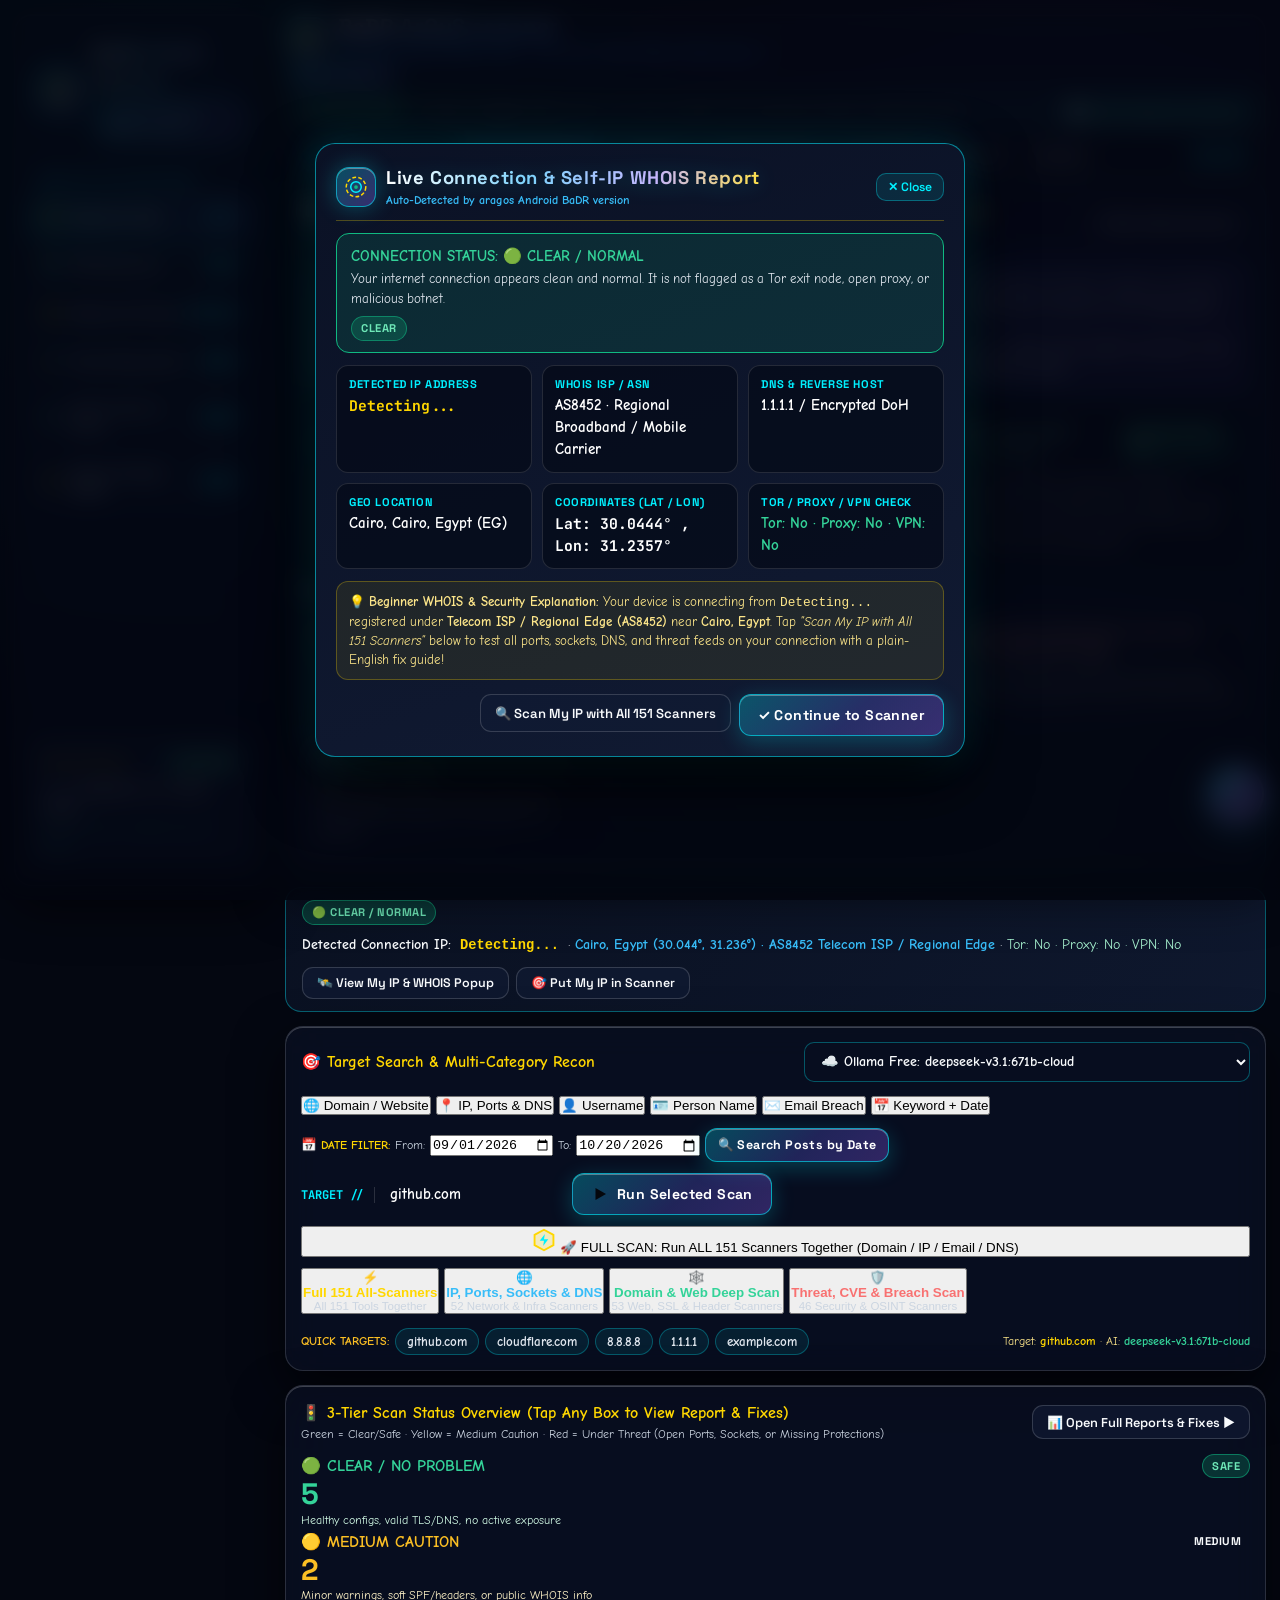
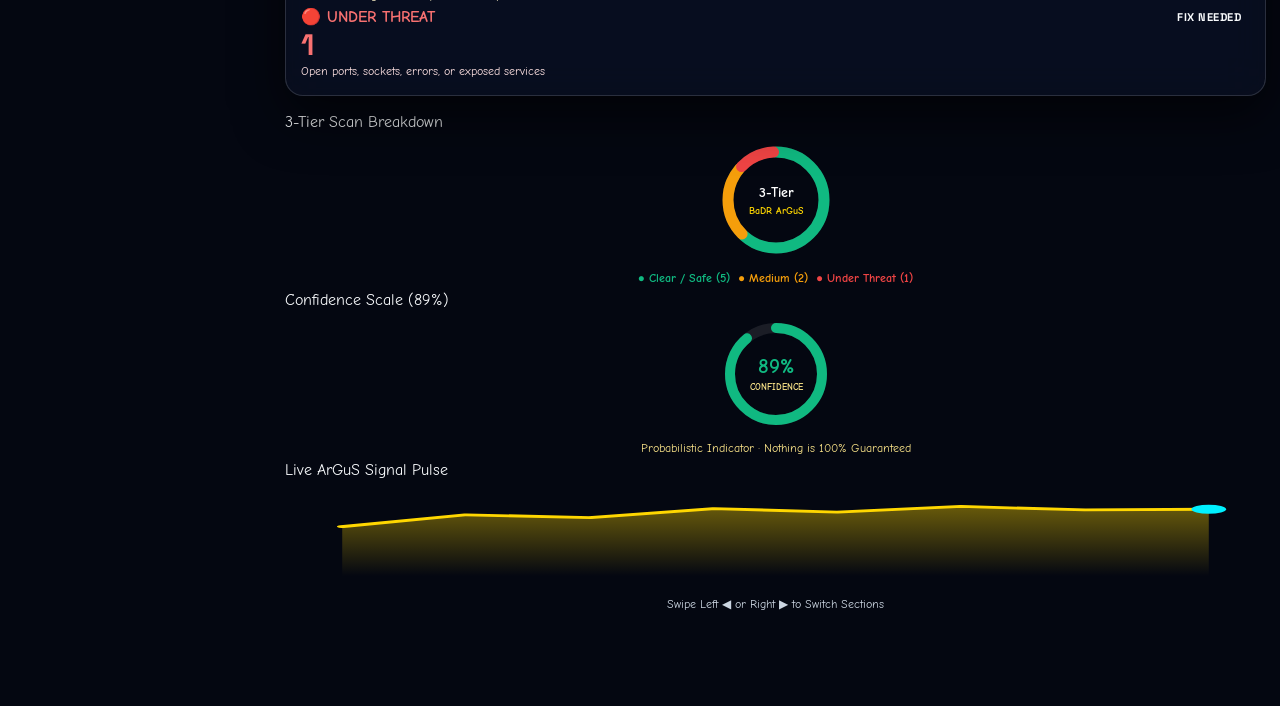
==== commit fa3cf575: "feat(v5.0): add Groq/Mistral/DeepSeek multi-use models & EN/AR voice notes in both chat boxes Co-aut" ====
--- a/index.html
+++ b/index.html
@@ -345,12 +345,25 @@
             </div>
             <select id="hud-model-select" class="glass-select" title="Active Cloud AI Model (Auto-Selects Free Pool)">
               <option value="deepseek-v3.1:671b-cloud">☁️ Ollama Free: deepseek-v3.1:671b-cloud</option>
-              <option value="mistral-medium-2508">☁️ Mistral Pool 3: mistral-medium-2508 (375K TPM)</option>
-              <option value="mistral-large-2411">☁️ Mistral Pool 2: mistral-large-2411 (200B/mo)</option>
-              <option value="llama-3.1-8b-instant">☁️ Groq Free: llama-3.1-8b-instant (14.4K/day)</option>
-              <option value="meta-llama/llama-3.3-70b-instruct:free">☁️ OpenRouter: llama-3.3-70b:free</option>
-              <option value="gemini-2.0-flash">☁️ Gemini Free: gemini-2.0-flash</option>
-              <option value="openai">☁️ Keyless Free AI (No Key Needed)</option>
+              <option value="deepseek-flash">🐋 DeepSeek-V4.1-Flash (1M · Text + Vision)</option>
+              <option value="deepseek-v4-pro">🐋 DeepSeek-V4-Pro (1M · Agentic Security)</option>
+              <option value="mistral-medium-2508">⚡ Mistral Pool 3: mistral-medium-2508 (375K TPM)</option>
+              <option value="pixtral-large-2411">👁️ Mistral Vision: pixtral-large-2411 (124B)</option>
+              <option value="pixtral-12b-2409">👁️ Mistral Vision: pixtral-12b-2409 (Fast)</option>
+              <option value="mistral-ocr-latest">📄 Mistral OCR: mistral-ocr-latest</option>
+              <option value="voxtral-mini-latest">🎙️ Mistral Audio: voxtral-mini-latest</option>
+              <option value="devstral-2512">💻 Mistral Pool 7: devstral-2512 (1M TPM)</option>
+              <option value="mistral-large-2411">⚡ Mistral Pool 2: mistral-large-2411 (200B/mo)</option>
+              <option value="llama-3.1-8b-instant">🚀 Groq Free: llama-3.1-8b-instant (14.4K/day)</option>
+              <option value="meta-llama/llama-4-scout-17b-16e-instruct">👁️ Groq Vision: Llama-4 Scout 17B</option>
+              <option value="meta-llama/llama-4-maverick-17b-128e-instruct">👁️ Groq Vision: Llama-4 Maverick 17B</option>
+              <option value="whisper-large-v3-turbo">🎙️ Groq Voice Note STT: whisper-large-v3-turbo (EN/AR)</option>
+              <option value="whisper-large-v3">🎙️ Groq Voice Note STT: whisper-large-v3 (Max Accuracy EN/AR)</option>
+              <option value="playai-tts">🔊 Groq Voice Note TTS: playai-tts (English)</option>
+              <option value="playai-tts-arabic">🔊 Groq Voice Note TTS: playai-tts-arabic (Arabic)</option>
+              <option value="meta-llama/llama-3.3-70b-instruct:free">🌐 OpenRouter: llama-3.3-70b:free</option>
+              <option value="gemini-2.0-flash">✨ Gemini Free: gemini-2.0-flash</option>
+              <option value="openai">🔓 Keyless Free AI (No Key Needed)</option>
             </select>
           </div>
 
@@ -815,22 +828,79 @@
           </div>
 
           <div class="glass-panel" style="display:flex;flex-direction:column;">
-            <div style="padding:12px 15px;border-bottom:1px solid rgba(255,215,0,0.16);display:flex;align-items:center;justify-content:space-between;flex-wrap:wrap;gap:8px;">
-              <div style="font-size:1.02rem;font-weight:800;color:#ffd700;">🧠 Beginner Cybersecurity Tutor &amp; Threat Fixer</div>
-              <div style="display:flex;gap:6px;flex-wrap:wrap;">
-                <button class="chip-btn ai-prompt-chip" data-prompt="Explain my latest scan report in very simple words for someone new to cybersecurity, and tell me step by step how to fix any Red or Yellow warnings.">Explain &amp; Fix for Beginner</button>
-                <button class="chip-btn ai-prompt-chip" data-prompt="I scanned my own IP address and saw 6-7 threats or open ports. What do they mean and how do I fix them on my router or phone?">Why Does My IP Show Threats?</button>
+            <div style="padding:12px 15px;border-bottom:1px solid rgba(255,215,0,0.16);display:flex;flex-direction:column;gap:8px;">
+              <div style="display:flex;align-items:center;justify-content:space-between;flex-wrap:wrap;gap:8px;">
+                <div>
+                  <div style="font-size:1.02rem;font-weight:800;color:#ffd700;">🧠 Multi-Use AI Arsenal Chat (Chat · Vision · OCR · EN/AR Voice Notes)</div>
+                  <div style="font-size:0.74rem;color:#7dd3fc;">Send &amp; Receive Voice Notes (`whisper-large-v3-turbo` / `whisper-large-v3` + `playai-tts` / `playai-tts-arabic`) · Pixtral / Llama-4 Vision · DeepSeek Harness</div>
+                </div>
+                <div style="display:flex;gap:6px;flex-wrap:wrap;">
+                  <button class="chip-btn ai-prompt-chip" data-prompt="Explain my latest scan report in very simple words for someone new to cybersecurity, and tell me step by step how to fix any Red or Yellow warnings.">Explain &amp; Fix for Beginner</button>
+                  <button class="chip-btn ai-prompt-chip" data-prompt="I scanned my own IP address and saw 6-7 threats or open ports. What do they mean and how do I fix them on my router or phone?">Why Does My IP Show Threats?</button>
+                </div>
+              </div>
+              <div style="display:flex;align-items:center;gap:8px;flex-wrap:wrap;">
+                <select id="ai-chat-model-select" class="glass-select" style="flex:1;min-width:220px;height:34px;font-size:0.76rem;padding:0 10px;">
+                  <optgroup label="🚀 Groq Multi-Use (Chat, Llama-4 Vision, Whisper EN/AR Voice Notes &amp; PlayAI TTS)">
+                    <option value="groq|llama-3.1-8b-instant">🚀 Groq Fast Chat: llama-3.1-8b-instant (14.4K/Day Free)</option>
+                    <option value="groq|meta-llama/llama-4-scout-17b-16e-instruct">👁️ Groq Vision: Llama-4 Scout 17B (Image &amp; Screenshot Reader)</option>
+                    <option value="groq|meta-llama/llama-4-maverick-17b-128e-instruct">👁️ Groq Vision: Llama-4 Maverick 17B (128E Multimodal)</option>
+                    <option value="groq|deepseek-r1-distill-llama-70b">🧠 Groq Reasoning: DeepSeek R1 Distill 70B</option>
+                    <option value="groq|whisper-large-v3-turbo">🎙️ Groq Voice Note STT: Whisper Large v3 Turbo (99-Lang EN + AR · 2,000/Day)</option>
+                    <option value="groq|whisper-large-v3">🎙️ Groq Voice Note STT: Whisper Large v3 Full (Max Accuracy EN + AR)</option>
+                    <option value="groq|playai-tts">🔊 Groq Voice Note TTS: PlayAI Spoken English Replies</option>
+                    <option value="groq|playai-tts-arabic">🔊 Groq Voice Note TTS: PlayAI Spoken Arabic Replies (العربية)</option>
+                  </optgroup>
+                  <optgroup label="⚡ Mistral Multi-Use (7-Pool Chat, Pixtral Vision, OCR &amp; Voxtral Audio)">
+                    <option value="mistral|mistral-medium-2508">⚡ Mistral Pool 3: mistral-medium-2508 (375K TPM)</option>
+                    <option value="mistral|pixtral-large-2411">👁️ Mistral Vision: Pixtral Large 2411 (124B Screenshot/UI Reader)</option>
+                    <option value="mistral|pixtral-12b-2409">👁️ Mistral Vision: Pixtral 12B (Fast Image Analyzer)</option>
+                    <option value="mistral|mistral-ocr-latest">📄 Mistral OCR: Document, PDF &amp; Table Extractor</option>
+                    <option value="mistral|voxtral-mini-latest">🎙️ Mistral Voxtral: Native Voice &amp; Audio Understanding</option>
+                    <option value="mistral|devstral-2512">💻 Mistral Pool 7: Devstral 2512 (1M TPM Code &amp; Security)</option>
+                    <option value="mistral|mistral-large-2411">⚡ Mistral Pool 2: mistral-large-2411 (200B/mo)</option>
+                  </optgroup>
+                  <optgroup label="🐋 DeepSeek Harness (@deepseek-ai/dsh · 1M Context &amp; Vision)">
+                    <option value="deepseek|deepseek-flash">🐋 DeepSeek-V4.1-Flash (1M Context · Text + Image Vision)</option>
+                    <option value="deepseek|deepseek-v4-pro">🐋 DeepSeek-V4-Pro (1M Context · Agentic Coding &amp; Security)</option>
+                    <option value="deepseek|deepseek-chat">🐋 DeepSeek V3.2 Chat</option>
+                    <option value="deepseek|deepseek-reasoner">🐋 DeepSeek R1 Reasoner</option>
+                  </optgroup>
+                  <optgroup label="🔓 Keyless Free AI, Ollama Cloud, NVIDIA NIM, OpenRouter &amp; Gemini">
+                    <option value="keyless_free|openai">🔓 Keyless Free AI: GPT-4o-Mini Cloud (No Key Needed)</option>
+                    <option value="ollama|deepseek-v3.1:671b-cloud">☁️ Ollama Cloud: deepseek-v3.1:671b-cloud</option>
+                    <option value="nvidia|deepseek-ai/deepseek-r1">🟢 NVIDIA NIM: deepseek-ai/deepseek-r1</option>
+                    <option value="openrouter|meta-llama/llama-3.3-70b-instruct:free">🌐 OpenRouter: llama-3.3-70b-instruct:free</option>
+                    <option value="google|gemini-2.0-flash">✨ Google Gemini: gemini-2.0-flash (Multimodal)</option>
+                  </optgroup>
+                </select>
+                <label style="display:inline-flex;align-items:center;gap:5px;font-size:0.75rem;color:#6ee7b7;white-space:nowrap;cursor:pointer;" title="Automatically reply with a playable spoken Voice Note (English via playai-tts, Arabic via playai-tts-arabic)">
+                  <input type="checkbox" id="ai-auto-voice-note-toggle" checked style="accent-color:#10b981;" />
+                  <span>🔊 Auto Voice Note Reply (EN/AR)</span>
+                </label>
               </div>
             </div>
             <div class="chat-messages" id="ai-chat-messages">
               <div class="chat-bubble assistant ai-markdown">
-                <p><strong>Welcome to the BaDR ArGuS Beginner Cybersecurity Tutor!</strong></p>
-                <p>You don't need to be a security expert—ask me about any Red (Under Threat) or Yellow (Medium) result, open port, socket, or DNS warning, and I will explain what it means in plain everyday language and walk you through <strong>how it gets fixed step by step</strong>.</p>
-              </div>
-            </div>
-            <div class="chat-input-row">
-              <input type="text" id="ai-chat-input" class="target-input" placeholder="Ask in plain English: 'What does this threat mean and how do I fix it?'..." style="background:rgba(6,9,16,0.9);padding:10px 14px;border-radius:10px;border:1px solid rgba(255,215,0,0.26);" />
-              <button class="btn-primary-glow" id="btn-send-ai-chat"><span>➤</span><span>Ask Tutor</span></button>
+                <p><strong>Welcome to the BaDR ArGuS Multi-Use AI Arsenal Chat!</strong></p>
+                <p>🎙️ <strong>Send &amp; Receive Voice Notes (English + العربية):</strong> Tap <strong>🎙️ Voice Note</strong> to record in English or Arabic (transcribed via Groq <code>whisper-large-v3-turbo</code> / <code>whisper-large-v3</code>, 2,000 free/day) and receive playable spoken AI voice note replies via <code>playai-tts</code> (EN) &amp; <code>playai-tts-arabic</code> (AR)! Or tap <strong>📷 Image/Audio</strong> to attach screenshots (Pixtral / Llama-4 Vision) or audio files.</p>
+              </div>
+            </div>
+            <!-- Attached Image / Audio Preview Strip for Main AI Chat -->
+            <div id="ai-chat-image-preview" style="display:none;padding:6px 14px;background:rgba(0,240,255,0.08);border-top:1px solid rgba(0,240,255,0.28);align-items:center;justify-content:space-between;gap:8px;">
+              <div style="display:flex;align-items:center;gap:8px;font-size:0.78rem;color:#7dd3fc;">
+                <img id="ai-chat-image-thumb" src="" alt="Preview" style="width:34px;height:34px;object-fit:cover;border-radius:6px;border:1px solid #00f0ff;" />
+                <span id="ai-chat-image-name">Attachment ready for Vision / OCR / Whisper Voice Note</span>
+              </div>
+              <button class="swipe-arrow-btn" id="btn-clear-ai-image" style="padding:2px 8px;font-size:0.72rem;">✕ Remove</button>
+            </div>
+            <input type="file" id="ai-chat-file-input" accept="image/*,audio/*" style="display:none;" />
+            <div class="chat-input-row" style="display:flex;gap:6px;flex-wrap:wrap;align-items:center;padding:10px 14px;">
+              <button class="btn-secondary-glass" id="btn-attach-image-ai" title="Attach Screenshot/Image (Vision/OCR) or Voice Note Audio File (.ogg/.mp3/.wav/.m4a)" style="height:38px;padding:0 10px;">📷 Image/Audio</button>
+              <button class="btn-secondary-glass" id="btn-voice-mic-ai" title="Record &amp; Send Voice Note in English or Arabic (Groq Whisper Large v3 Turbo + PlayAI TTS Reply)" style="height:38px;padding:0 10px;">🎙️ Voice Note</button>
+              <button class="btn-secondary-glass" id="btn-speak-reply-ai" title="Generate &amp; Play Voice Note for Last Reply (playai-tts EN / playai-tts-arabic AR)" style="height:38px;padding:0 10px;">🔊 Speak Reply</button>
+              <input type="text" id="ai-chat-input" class="target-input" placeholder="Type in English or العربية, attach image/audio 📷, or tap 🎙️ Voice Note..." style="flex:1;min-width:180px;background:rgba(6,9,16,0.9);padding:10px 14px;border-radius:10px;border:1px solid rgba(0,240,255,0.32);" />
+              <button class="btn-primary-glow" id="btn-send-ai-chat"><span>➤</span><span>Send</span></button>
             </div>
           </div>
         </div>
@@ -952,51 +1022,92 @@
         </div>
       </div>
 
-      <!-- Free Model Selector inside Floating Chat -->
+      <!-- Free Multi-Use & Media Model Selector inside Floating Chat -->
       <div style="display:flex;align-items:center;gap:6px;">
-        <select id="floating-llm-model-select" class="glass-select" style="flex:1;height:32px;font-size:0.76rem;padding:0 8px;">
-          <option value="keyless_free|openai">🔓 Keyless Free AI: GPT-4o-Mini Cloud (No Key Needed!)</option>
-          <option value="keyless_free|mistral">🔓 Keyless Free AI: Mistral 24B Cloud (No Key Needed!)</option>
-          <option value="keyless_free|qwen-coder">🔓 Keyless Free AI: Qwen Coder 32B (No Key Needed!)</option>
-          <option value="ollama|deepseek-v3.1:671b-cloud">☁️ Ollama Cloud: deepseek-v3.1:671b-cloud</option>
-          <option value="deepseek|deepseek-flash">🐋 DeepSeek Harness: deepseek-flash (1M Context)</option>
-          <option value="mistral|mistral-medium-2508">⚡ Mistral Pool 3: mistral-medium-2508 (375K TPM)</option>
-          <option value="mistral|devstral-2512">⚡ Mistral Pool 7: devstral-2512 (1M TPM)</option>
-          <option value="groq|llama-3.1-8b-instant">🚀 Groq Free: llama-3.1-8b-instant (14.4K/Day)</option>
-          <option value="groq|deepseek-r1-distill-llama-70b">🚀 Groq Free: deepseek-r1-distill-llama-70b</option>
-          <option value="nvidia|deepseek-ai/deepseek-r1">🟢 NVIDIA NIM: deepseek-ai/deepseek-r1</option>
-          <option value="openrouter|meta-llama/llama-3.3-70b-instruct:free">🌐 OpenRouter: llama-3.3-70b-instruct:free</option>
-          <option value="google|gemini-2.0-flash">✨ Google Gemini: gemini-2.0-flash</option>
+        <select id="floating-llm-model-select" class="glass-select" style="flex:1;height:32px;font-size:0.74rem;padding:0 8px;">
+          <optgroup label="🔓 Keyless Free Cloud AI (No Key Needed)">
+            <option value="keyless_free|openai">🔓 Keyless Free AI: GPT-4o-Mini Cloud</option>
+            <option value="keyless_free|mistral">🔓 Keyless Free AI: Mistral 24B Cloud</option>
+            <option value="keyless_free|qwen-coder">🔓 Keyless Free AI: Qwen Coder 32B</option>
+          </optgroup>
+          <optgroup label="🐋 DeepSeek Harness (@deepseek-ai/dsh · 1M Context &amp; Vision)">
+            <option value="deepseek|deepseek-flash">🐋 DeepSeek-V4.1-Flash (1M Context · Text + Image Vision)</option>
+            <option value="deepseek|deepseek-v4-pro">🐋 DeepSeek-V4-Pro (1M Context · Agentic Coding &amp; Security)</option>
+            <option value="deepseek|deepseek-chat">🐋 DeepSeek V3.2 Chat</option>
+            <option value="deepseek|deepseek-reasoner">🐋 DeepSeek R1 Reasoner</option>
+          </optgroup>
+          <optgroup label="🚀 Groq Multi-Use (Chat, Llama-4 Vision, Whisper EN/AR Voice Notes &amp; PlayAI TTS)">
+            <option value="groq|llama-3.1-8b-instant">🚀 Groq Fast Chat: llama-3.1-8b-instant (14.4K/Day Free)</option>
+            <option value="groq|meta-llama/llama-4-scout-17b-16e-instruct">👁️ Groq Vision: Llama-4 Scout 17B (Image &amp; Screenshot Reader)</option>
+            <option value="groq|meta-llama/llama-4-maverick-17b-128e-instruct">👁️ Groq Vision: Llama-4 Maverick 17B (Multimodal)</option>
+            <option value="groq|deepseek-r1-distill-llama-70b">🧠 Groq Reasoning: DeepSeek R1 Distill 70B</option>
+            <option value="groq|whisper-large-v3-turbo">🎙️ Groq Voice Note STT: Whisper Large v3 Turbo (EN + AR · 2,000/Day)</option>
+            <option value="groq|whisper-large-v3">🎙️ Groq Voice Note STT: Whisper Large v3 Full (Max Accuracy EN + AR)</option>
+            <option value="groq|playai-tts">🔊 Groq Voice Note TTS: PlayAI Spoken English Audio</option>
+            <option value="groq|playai-tts-arabic">🔊 Groq Voice Note TTS: PlayAI Spoken Arabic Audio (العربية)</option>
+          </optgroup>
+          <optgroup label="⚡ Mistral Multi-Use (7-Pool Chat, Pixtral Vision, OCR &amp; Voxtral Audio)">
+            <option value="mistral|mistral-medium-2508">⚡ Mistral Pool 3: mistral-medium-2508 (375K TPM)</option>
+            <option value="mistral|pixtral-large-2411">👁️ Mistral Vision: Pixtral Large 2411 (124B Screenshot/UI Reader)</option>
+            <option value="mistral|pixtral-12b-2409">👁️ Mistral Vision: Pixtral 12B (Fast Image Analyzer)</option>
+            <option value="mistral|mistral-ocr-latest">📄 Mistral OCR: Document, PDF &amp; Table Extractor</option>
+            <option value="mistral|voxtral-mini-latest">🎙️ Mistral Voxtral: Native Voice &amp; Audio Understanding</option>
+            <option value="mistral|devstral-2512">💻 Mistral Pool 7: Devstral 2512 (1M TPM Code &amp; Security)</option>
+            <option value="mistral|mistral-large-2411">⚡ Mistral Pool 2: mistral-large-2411 (200B/mo)</option>
+          </optgroup>
+          <optgroup label="☁️ Ollama Cloud, NVIDIA NIM, OpenRouter &amp; Gemini">
+            <option value="ollama|deepseek-v3.1:671b-cloud">☁️ Ollama Cloud: deepseek-v3.1:671b-cloud</option>
+            <option value="nvidia|deepseek-ai/deepseek-r1">🟢 NVIDIA NIM: deepseek-ai/deepseek-r1</option>
+            <option value="openrouter|meta-llama/llama-3.3-70b-instruct:free">🌐 OpenRouter: llama-3.3-70b-instruct:free</option>
+            <option value="google|gemini-2.0-flash">✨ Google Gemini: gemini-2.0-flash (Multimodal)</option>
+          </optgroup>
         </select>
-        <label style="display:inline-flex;align-items:center;gap:4px;font-size:0.72rem;color:#cbd5e1;white-space:nowrap;cursor:pointer;" title="Include active scan report context when answering">
+        <label style="display:inline-flex;align-items:center;gap:4px;font-size:0.70rem;color:#cbd5e1;white-space:nowrap;cursor:pointer;" title="Include active scan report context when answering">
           <input type="checkbox" id="floating-llm-include-scan" checked style="accent-color:#00f0ff;" />
-          <span>+Scan Info</span>
+          <span>+Scan</span>
+        </label>
+        <label style="display:inline-flex;align-items:center;gap:4px;font-size:0.70rem;color:#6ee7b7;white-space:nowrap;cursor:pointer;" title="Auto-reply with a playable spoken Voice Note (playai-tts EN / playai-tts-arabic AR)">
+          <input type="checkbox" id="floating-auto-voice-note-toggle" checked style="accent-color:#10b981;" />
+          <span>🔊Voice</span>
         </label>
       </div>
     </div>
 
     <div class="floating-llm-messages" id="floating-llm-messages">
       <div class="chat-msg assistant">
-        <strong>Hi! I'm your BaDR Free AI Assistant 💬</strong><br/>
-        You can ask me <strong>anything</strong> just like a regular LLM—general questions, coding, networking, Android/Linux tips, or ask me to explain and fix anything in your current scan report!
+        <strong>Hi! I'm your BaDR Multi-Use AI Assistant 💬</strong><br/>
+        🎙️ <strong>Send &amp; Receive Voice Notes (English + العربية):</strong> Tap <strong>🎙️</strong> to record a voice note (transcribed via Groq <code>whisper-large-v3-turbo</code> / <code>whisper-large-v3</code>) and receive a playable spoken voice note reply via <code>playai-tts</code> (EN) &amp; <code>playai-tts-arabic</code> (AR)! Tap <strong>📷</strong> to attach screenshots (Pixtral / Llama-4 Vision) or audio files.
       </div>
     </div>
+
+    <!-- Attached Image / Audio Preview inside Floating Chat -->
+    <div id="floating-llm-image-preview" style="display:none;padding:5px 12px;background:rgba(0,240,255,0.10);border-top:1px solid rgba(0,240,255,0.32);align-items:center;justify-content:space-between;gap:8px;">
+      <div style="display:flex;align-items:center;gap:7px;font-size:0.74rem;color:#7dd3fc;">
+        <img id="floating-llm-image-thumb" src="" alt="Preview" style="width:28px;height:28px;object-fit:cover;border-radius:5px;border:1px solid #00f0ff;" />
+        <span id="floating-llm-image-name">Image / Audio ready for Vision / Whisper</span>
+      </div>
+      <button class="swipe-arrow-btn" id="btn-clear-floating-image" style="padding:2px 7px;font-size:0.68rem;">✕</button>
+    </div>
+    <input type="file" id="floating-llm-file-input" accept="image/*,audio/*" style="display:none;" />
 
     <div class="floating-llm-footer">
       <div style="display:flex;gap:5px;overflow-x:auto;padding-bottom:2px;">
         <button class="chip-btn floating-quick-chip" data-q="Explain my current scan report in simple words and tell me if anything needs fixing." style="font-size:0.72rem;padding:3px 8px;white-space:nowrap;">🛡️ Explain Scan</button>
-        <button class="chip-btn floating-quick-chip" data-q="How do I secure my home Wi-Fi router and phone against open port threats?" style="font-size:0.72rem;padding:3px 8px;white-space:nowrap;">🔒 Secure My Wi-Fi</button>
-        <button class="chip-btn floating-quick-chip" data-q="What can you help me with as a general AI assistant?" style="font-size:0.72rem;padding:3px 8px;white-space:nowrap;">💡 General Help</button>
-      </div>
-      <div style="display:flex;gap:6px;">
+        <button class="chip-btn floating-quick-chip" data-q="How do I secure my home Wi-Fi router and phone against open port threats?" style="font-size:0.72rem;padding:3px 8px;white-space:nowrap;">🔒 Secure Wi-Fi</button>
+        <button class="chip-btn floating-quick-chip" data-q="What multi-use Vision, OCR, and Voice Note models from Groq, Mistral, and DeepSeek Harness are available here?" style="font-size:0.72rem;padding:3px 8px;white-space:nowrap;">👁️🎙️ Vision &amp; Voice Notes</button>
+      </div>
+      <div style="display:flex;gap:5px;align-items:center;">
+        <button class="btn-secondary-glass" id="btn-attach-image-floating" title="Attach Screenshot/Image (Pixtral / Llama-4 Vision) or Audio Voice Note (.ogg/.mp3/.wav)" style="height:36px;padding:0 9px;font-size:0.82rem;">📷</button>
+        <button class="btn-secondary-glass" id="btn-voice-mic-floating" title="Record &amp; Send Voice Note in English or Arabic (Groq Whisper Large v3 Turbo + PlayAI TTS Reply)" style="height:36px;padding:0 9px;font-size:0.82rem;">🎙️</button>
+        <button class="btn-secondary-glass" id="btn-speak-reply-floating" title="Generate &amp; Play Voice Note for Last Reply (playai-tts EN / playai-tts-arabic AR)" style="height:36px;padding:0 9px;font-size:0.82rem;">🔊</button>
         <input
           type="text"
           id="floating-llm-input"
           class="target-input"
-          placeholder="Ask anything (general question or security help)..."
-          style="background:rgba(11,18,36,0.95);padding:8px 11px;border-radius:10px;border:1px solid rgba(0,240,255,0.38);font-size:0.86rem;"
+          placeholder="Type (EN/AR), attach 📷, or tap 🎙️ Voice Note..."
+          style="background:rgba(11,18,36,0.95);padding:8px 10px;border-radius:10px;border:1px solid rgba(0,240,255,0.38);font-size:0.84rem;"
         />
-        <button class="btn-primary-glow" id="btn-send-floating-llm" style="height:36px;padding:0 13px;font-size:0.82rem;">
+        <button class="btn-primary-glow" id="btn-send-floating-llm" style="height:36px;padding:0 12px;font-size:0.82rem;">
           ➤
         </button>
       </div>
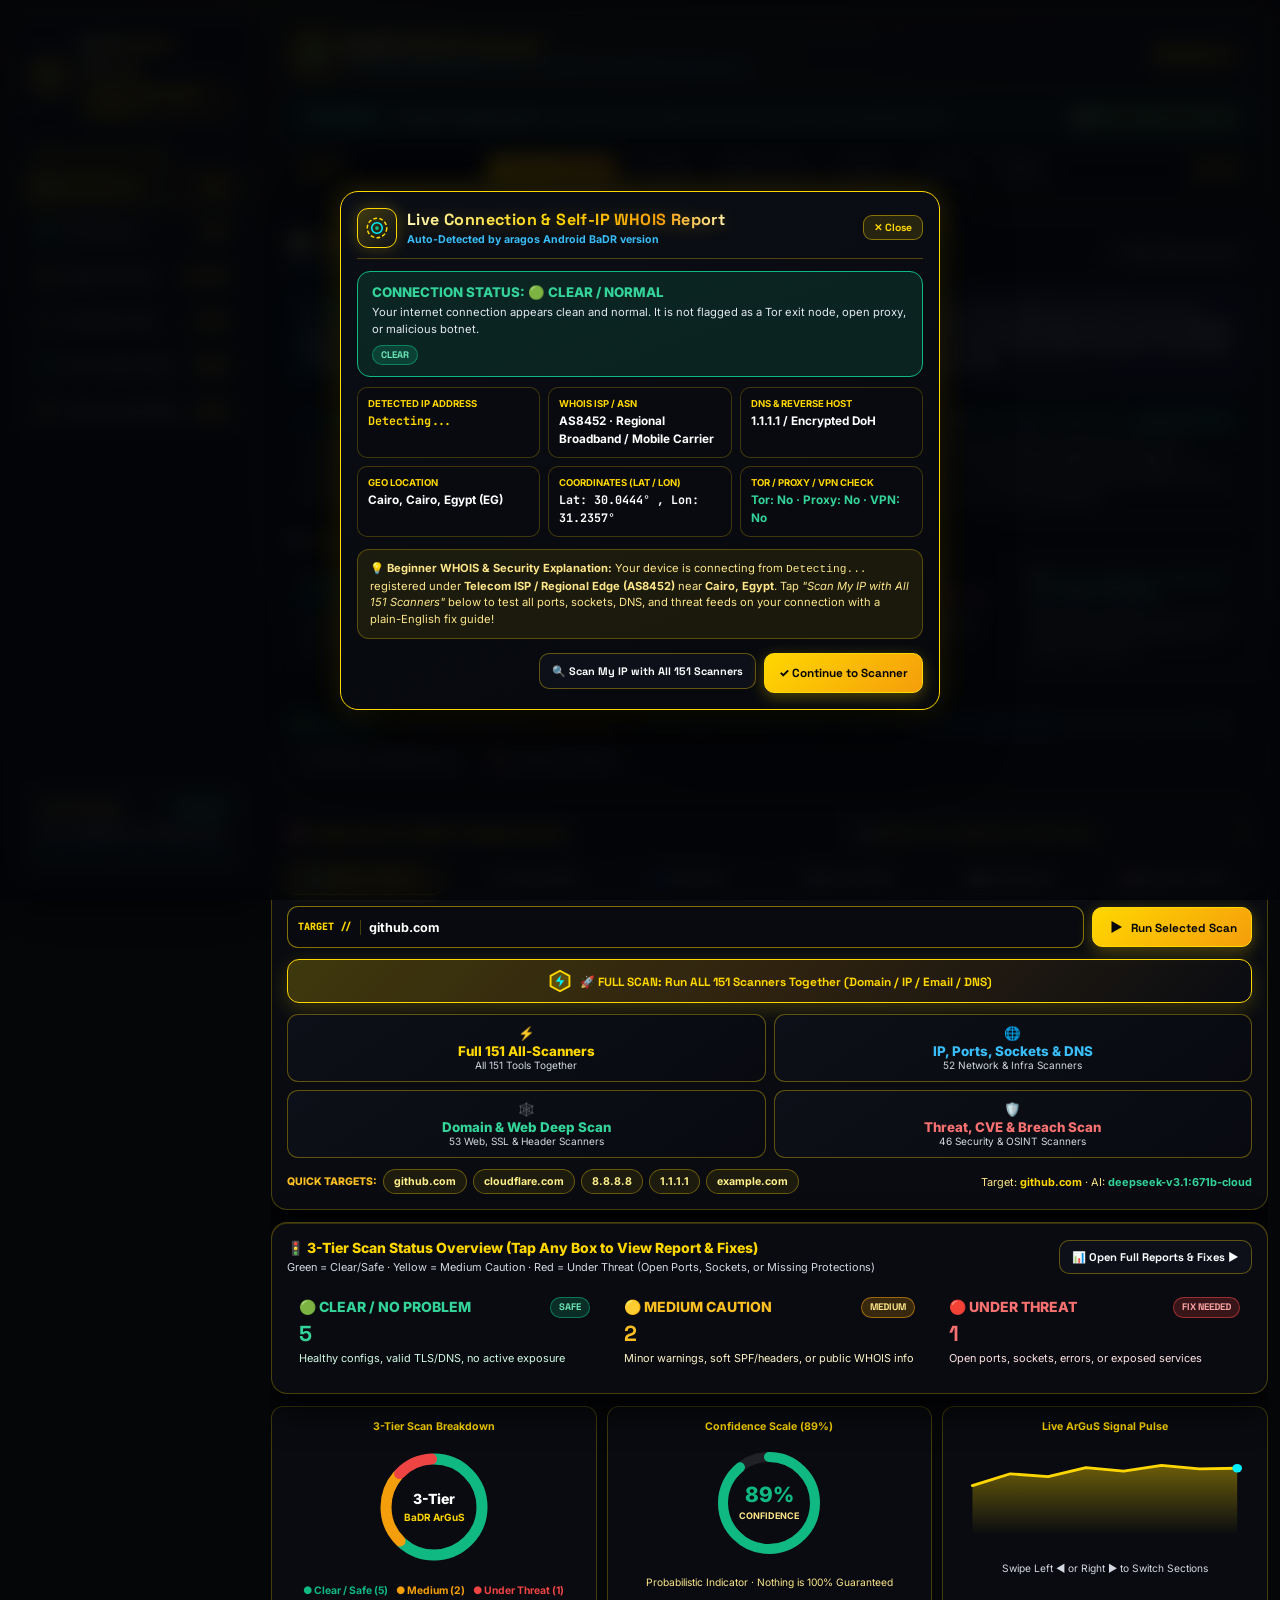
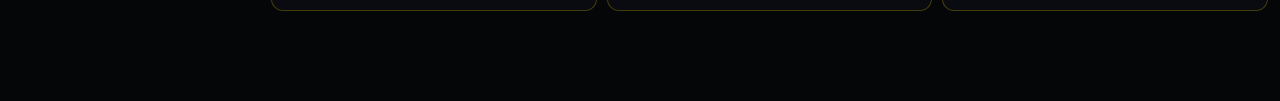
==== commit 516730d6: "v5.2: Restore Pure Black & Shiny Gold 1st design, fix mobile screen width & bottom nav, remove repea" ====
--- a/index.html
+++ b/index.html
@@ -10,8 +10,1109 @@
   <title>BaDR ArGuS scanner — aragos Android BaDR version</title>
   <link rel="preconnect" href="https://fonts.googleapis.com" />
   <link rel="preconnect" href="https://fonts.gstatic.com" crossorigin />
-  <link href="https://fonts.googleapis.com/css2?family=Architects+Daughter&family=Comic+Neue:ital,wght@0,400;0,700;1,400;1,700&family=Inter:wght@500;600;700;800&family=JetBrains+Mono:wght@400;600;700&family=Patrick+Hand&family=Space+Grotesk:wght@600;700&display=swap" rel="stylesheet" />
+  <link href="https://fonts.googleapis.com/css2?family=Inter:wght@400;500;600;700;800&family=JetBrains+Mono:wght@400;600;700&family=Space+Grotesk:wght@600;700;800&display=swap" rel="stylesheet" />
   <link rel="stylesheet" href="/static/css/aragos.css" />
+  <style id="aragos-core-styles">
+:root {
+  /* 1st Design Original Pure Obsidian Black & Shiny Metallic Gold Palette */
+  --bg-deep: #050608;
+  --bg-obsidian: #050608;
+  --glass-bg: rgba(10, 12, 18, 0.92);
+  --glass-bg-elevated: rgba(15, 18, 26, 0.96);
+  --glass-bg-hover: rgba(22, 26, 38, 0.98);
+  --glass-border: rgba(255, 215, 0, 0.26);
+  --glass-border-bright: rgba(255, 215, 0, 0.62);
+  --glass-highlight: inset 0 1px 0 0 rgba(255, 215, 0, 0.18);
+  --glass-shadow: 0 14px 36px rgba(0, 0, 0, 0.85);
+
+  --gold: #ffd700;
+  --gold-bright: #ffe55c;
+  --gold-soft: rgba(255, 215, 0, 0.14);
+  --amber: #f59e0b;
+  --amber-soft: rgba(245, 158, 11, 0.16);
+  --cyan: #ffd700;
+  --cyan-soft: rgba(255, 215, 0, 0.14);
+  --violet: #d97706;
+  --violet-soft: rgba(217, 119, 6, 0.16);
+  --emerald: #10b981;
+  --emerald-soft: rgba(16, 185, 129, 0.16);
+  --rose: #ef4444;
+  --rose-soft: rgba(239, 68, 68, 0.18);
+
+  --text-primary: #f8fafc;
+  --text-secondary: #d4d8e2;
+  --text-muted: #94a3b8;
+
+  /* Clean Standard Typography (No Comic Font) */
+  --font-display: 'Space Grotesk', 'Inter', -apple-system, BlinkMacSystemFont, 'Segoe UI', Roboto, sans-serif;
+  --font-sans: 'Inter', -apple-system, BlinkMacSystemFont, 'Segoe UI', Roboto, sans-serif;
+  --font-mono: 'JetBrains Mono', 'Fira Code', ui-monospace, monospace;
+}
+
+*, *::before, *::after {
+  box-sizing: border-box;
+  margin: 0;
+  padding: 0;
+  -webkit-tap-highlight-color: transparent;
+}
+
+html, body {
+  width: 100%;
+  max-width: 100vw;
+  min-height: 100vh;
+  margin: 0;
+  padding: 0;
+  background-color: #050608;
+  background-image:
+    radial-gradient(circle at 18% 12%, rgba(255, 215, 0, 0.10), transparent 40%),
+    radial-gradient(circle at 82% 20%, rgba(245, 158, 11, 0.08), transparent 45%),
+    linear-gradient(180deg, #040507 0%, #090b10 55%, #040507 100%);
+  background-attachment: fixed;
+  color: var(--text-primary);
+  font-family: var(--font-sans);
+  font-size: 14px;
+  line-height: 1.48;
+  overflow-x: hidden;
+  overflow-y: auto;
+  -webkit-font-smoothing: antialiased;
+}
+
+/* Global Dark & Gold Reset for All Buttons, Inputs & Selects (Never White!) */
+button, input, select, textarea {
+  font-family: var(--font-sans);
+  color: var(--text-primary);
+  background-color: #0b0e15;
+  border: 1px solid rgba(255, 215, 0, 0.32);
+  border-radius: 10px;
+  max-width: 100%;
+}
+
+button {
+  cursor: pointer;
+}
+
+h1, h2, h3, h4,
+.brand-title,
+.gold-app-title,
+.section-title,
+.sev-badge,
+.gold-subtitle-badge,
+.swipe-dot-pill,
+.swipe-arrow-btn,
+.report-subtab-btn,
+.btn-primary-glow,
+.btn-beast,
+.btn-omni-151,
+.btn-secondary-glass,
+.mobile-nav-item,
+.mobile-tab-btn {
+  font-family: var(--font-display);
+}
+
+/* Core Black & Shiny Gold Glass Panels */
+.glass-panel {
+  width: 100%;
+  max-width: 100%;
+  min-width: 0;
+  background: var(--glass-bg);
+  backdrop-filter: blur(18px);
+  -webkit-backdrop-filter: blur(18px);
+  border: 1px solid var(--glass-border);
+  box-shadow: var(--glass-shadow), var(--glass-highlight);
+  border-radius: 16px;
+  overflow: hidden;
+}
+
+.glass-panel-elevated {
+  width: 100%;
+  max-width: 100%;
+  min-width: 0;
+  background: var(--glass-bg-elevated);
+  backdrop-filter: blur(20px);
+  -webkit-backdrop-filter: blur(20px);
+  border: 1px solid rgba(255, 215, 0, 0.38);
+  box-shadow: var(--glass-shadow), var(--glass-highlight);
+  border-radius: 14px;
+}
+
+/* Shiny Metallic Gold Title */
+.gold-app-title {
+  font-family: var(--font-display);
+  font-weight: 800;
+  letter-spacing: 0.4px;
+  background: linear-gradient(95deg, #fff6b7 0%, #ffd700 45%, #f59e0b 80%, #fff1a8 100%);
+  -webkit-background-clip: text;
+  -webkit-text-fill-color: transparent;
+  filter: drop-shadow(0 2px 8px rgba(255, 215, 0, 0.25));
+  word-break: break-word;
+}
+
+.gold-subtitle-badge {
+  display: inline-flex;
+  align-items: center;
+  gap: 5px;
+  padding: 3px 10px;
+  border-radius: 999px;
+  background: linear-gradient(135deg, rgba(255, 215, 0, 0.18), rgba(245, 158, 11, 0.12));
+  border: 1px solid rgba(255, 215, 0, 0.55);
+  color: #ffd700;
+  font-size: 0.72rem;
+  font-weight: 700;
+  letter-spacing: 0.3px;
+  text-decoration: none;
+  box-shadow: 0 0 12px rgba(255, 215, 0, 0.16);
+}
+
+/* App Shell Layout — Desktop 2-col, Mobile 100% Full-Width Block (Zero Left Gap!) */
+.app-shell {
+  position: relative;
+  z-index: 2;
+  display: grid;
+  grid-template-columns: 245px minmax(0, 1fr);
+  gap: 14px;
+  width: 100%;
+  max-width: 1440px;
+  margin: 0 auto;
+  min-height: 100vh;
+  padding: 12px 12px 92px;
+}
+
+.sidebar {
+  display: flex;
+  flex-direction: column;
+  justify-content: space-between;
+  padding: 16px 12px;
+  height: calc(100vh - 24px);
+  position: sticky;
+  top: 12px;
+  overflow-y: auto;
+}
+
+.brand-header {
+  display: flex;
+  align-items: center;
+  gap: 10px;
+  padding: 4px 6px 12px;
+  border-bottom: 1px solid rgba(255, 215, 0, 0.18);
+}
+
+.brand-orb {
+  width: 38px;
+  height: 38px;
+  border-radius: 11px;
+  background: linear-gradient(135deg, rgba(255, 215, 0, 0.22), rgba(15, 18, 26, 0.95));
+  border: 1.5px solid #ffd700;
+  box-shadow: 0 0 16px rgba(255, 215, 0, 0.25);
+  display: flex;
+  align-items: center;
+  justify-content: center;
+  flex-shrink: 0;
+}
+
+.nav-section-label {
+  font-size: 0.68rem;
+  font-weight: 700;
+  text-transform: uppercase;
+  letter-spacing: 1.1px;
+  color: #ffd700;
+  margin: 12px 6px 6px;
+}
+
+.nav-list {
+  display: flex;
+  flex-direction: column;
+  gap: 5px;
+  list-style: none;
+}
+
+.nav-btn {
+  width: 100%;
+  display: flex;
+  align-items: center;
+  justify-content: space-between;
+  padding: 9px 11px;
+  border-radius: 10px;
+  border: 1px solid rgba(255, 255, 255, 0.06);
+  background: rgba(255, 255, 255, 0.02);
+  color: var(--text-secondary);
+  font-size: 0.84rem;
+  font-weight: 600;
+  text-align: left;
+  transition: all 0.18s ease;
+}
+
+.nav-btn-left {
+  display: flex;
+  align-items: center;
+  gap: 9px;
+}
+
+.nav-btn:hover,
+.nav-btn.active {
+  background: linear-gradient(90deg, rgba(255, 215, 0, 0.20), rgba(245, 158, 11, 0.08));
+  color: #ffd700;
+  border-color: rgba(255, 215, 0, 0.65);
+  box-shadow: 0 4px 16px rgba(255, 215, 0, 0.14);
+}
+
+.nav-badge {
+  font-family: var(--font-mono);
+  font-size: 0.66rem;
+  font-weight: 700;
+  padding: 2px 7px;
+  border-radius: 999px;
+  background: rgba(255, 215, 0, 0.15);
+  color: #ffd700;
+  border: 1px solid rgba(255, 215, 0, 0.45);
+}
+
+/* Main Workspace Container (Both class names supported) */
+.main-workspace,
+.workspace-main {
+  display: flex;
+  flex-direction: column;
+  gap: 12px;
+  width: 100%;
+  max-width: 100%;
+  min-width: 0;
+  overflow-x: hidden;
+}
+
+.top-hud-bar {
+  padding: 12px;
+  display: flex;
+  flex-direction: column;
+  gap: 10px;
+  border-color: rgba(255, 215, 0, 0.42);
+}
+
+.top-repo-ribbon,
+.top-repo-banner {
+  display: flex;
+  align-items: center;
+  justify-content: space-between;
+  gap: 10px;
+  padding: 8px 10px;
+  border-radius: 12px;
+  background: linear-gradient(90deg, rgba(255, 215, 0, 0.10), rgba(10, 12, 18, 0.95));
+  border: 1px solid rgba(255, 215, 0, 0.38);
+  text-decoration: none;
+  color: var(--text-primary);
+  flex-wrap: wrap;
+}
+
+/* Swipe Pager Bar */
+.swipe-pager-bar {
+  display: flex;
+  align-items: center;
+  justify-content: space-between;
+  gap: 6px;
+  padding: 6px 8px;
+  border-radius: 12px;
+  background: rgba(5, 6, 8, 0.92);
+  border: 1px solid rgba(255, 215, 0, 0.24);
+  width: 100%;
+  max-width: 100%;
+  overflow-x: auto;
+}
+
+.swipe-dots {
+  display: flex;
+  align-items: center;
+  gap: 5px;
+  flex-wrap: nowrap;
+  overflow-x: auto;
+  min-width: 0;
+  scrollbar-width: none;
+}
+.swipe-dots::-webkit-scrollbar {
+  display: none;
+}
+
+.swipe-dot-pill {
+  padding: 5px 10px;
+  border-radius: 999px;
+  font-size: 0.74rem;
+  font-weight: 700;
+  color: var(--text-secondary);
+  background: #0c0f16;
+  border: 1px solid rgba(255, 215, 0, 0.22);
+  white-space: nowrap;
+  flex-shrink: 0;
+}
+
+.swipe-dot-pill.active {
+  background: linear-gradient(135deg, #ffd700, #f59e0b);
+  color: #050608;
+  border-color: #ffd700;
+  box-shadow: 0 0 12px rgba(255, 215, 0, 0.45);
+}
+
+.swipe-arrow-btn {
+  padding: 5px 10px;
+  border-radius: 9px;
+  background: rgba(255, 215, 0, 0.12);
+  border: 1px solid rgba(255, 215, 0, 0.45);
+  color: #ffd700;
+  font-size: 0.74rem;
+  font-weight: 700;
+  white-space: nowrap;
+  flex-shrink: 0;
+}
+
+/* View Panes */
+.view-pane {
+  display: none;
+  flex-direction: column;
+  gap: 12px;
+  width: 100%;
+  max-width: 100%;
+  min-width: 0;
+}
+
+.view-pane.active {
+  display: flex;
+}
+
+/* Buttons — Black & Shiny Gold */
+.btn-primary-glow {
+  height: 40px;
+  padding: 0 14px;
+  border-radius: 10px;
+  border: 1px solid #ffd700;
+  background: linear-gradient(135deg, #ffd700 0%, #f59e0b 100%);
+  color: #050608;
+  font-weight: 800;
+  font-size: 0.84rem;
+  display: inline-flex;
+  align-items: center;
+  justify-content: center;
+  gap: 6px;
+  box-shadow: 0 4px 16px rgba(255, 215, 0, 0.30);
+}
+
+.btn-beast,
+.btn-omni-151 {
+  width: 100%;
+  min-height: 44px;
+  padding: 8px 12px;
+  border-radius: 12px;
+  border: 1.5px solid #ffd700;
+  background: linear-gradient(135deg, rgba(255, 215, 0, 0.22) 0%, rgba(245, 158, 11, 0.16) 50%, rgba(10, 12, 18, 0.96) 100%);
+  color: #ffd700;
+  font-weight: 800;
+  font-size: 0.85rem;
+  display: flex;
+  align-items: center;
+  justify-content: center;
+  gap: 8px;
+  text-align: center;
+  box-shadow: 0 6px 20px rgba(255, 215, 0, 0.20);
+}
+
+.btn-secondary-glass {
+  height: 36px;
+  padding: 0 12px;
+  border-radius: 10px;
+  border: 1px solid rgba(255, 215, 0, 0.35);
+  background: #0d1018;
+  color: #f8fafc;
+  font-size: 0.78rem;
+  font-weight: 700;
+  display: inline-flex;
+  align-items: center;
+  justify-content: center;
+  gap: 6px;
+}
+
+.btn-secondary-glass:hover,
+.btn-secondary-glass.active {
+  border-color: #ffd700;
+  background: rgba(255, 215, 0, 0.16);
+  color: #ffd700;
+}
+
+/* Search Mode Bar & Buttons (.osint-mode-bar / .osint-mode-btn) */
+.osint-mode-bar {
+  display: grid;
+  grid-template-columns: repeat(auto-fit, minmax(130px, 1fr));
+  gap: 6px;
+  width: 100%;
+}
+
+.osint-mode-btn {
+  padding: 8px 10px;
+  border-radius: 10px;
+  background: #0b0e15;
+  border: 1px solid rgba(255, 215, 0, 0.28);
+  color: var(--text-secondary);
+  font-size: 0.78rem;
+  font-weight: 700;
+  text-align: center;
+  white-space: nowrap;
+  overflow: hidden;
+  text-overflow: ellipsis;
+}
+
+.osint-mode-btn.active {
+  background: linear-gradient(135deg, rgba(255, 215, 0, 0.24), rgba(245, 158, 11, 0.14));
+  border-color: #ffd700;
+  color: #ffd700;
+  box-shadow: 0 0 12px rgba(255, 215, 0, 0.22);
+}
+
+/* Extel Date Row (Hidden unless Keyword + Date mode is selected!) */
+.extel-date-row {
+  display: none;
+  align-items: center;
+  gap: 6px;
+  flex-wrap: wrap;
+  padding: 8px 10px;
+  border-radius: 10px;
+  background: #090b10;
+  border: 1px solid rgba(255, 215, 0, 0.28);
+}
+
+.extel-date-row.visible {
+  display: flex;
+}
+
+.extel-date-input {
+  padding: 5px 8px;
+  border-radius: 8px;
+  background: #0f131d;
+  border: 1px solid rgba(255, 215, 0, 0.38);
+  color: #ffffff;
+  font-size: 0.78rem;
+}
+
+/* Target Input Group (.target-input-group & .target-input-wrapper) */
+.target-input-group,
+.target-input-wrapper {
+  flex: 1 1 210px;
+  min-width: 0;
+  display: flex;
+  align-items: center;
+  background: #080a0f;
+  border: 1.5px solid rgba(255, 215, 0, 0.50);
+  border-radius: 11px;
+  padding: 0 10px;
+  height: 42px;
+}
+
+.target-prefix {
+  font-family: var(--font-mono);
+  font-size: 0.72rem;
+  font-weight: 800;
+  color: #ffd700;
+  margin-right: 8px;
+  padding-right: 8px;
+  border-right: 1px solid rgba(255, 215, 0, 0.25);
+  white-space: nowrap;
+  flex-shrink: 0;
+}
+
+.target-input {
+  flex: 1;
+  min-width: 0;
+  width: 100%;
+  background: transparent;
+  border: none;
+  outline: none;
+  color: #ffffff;
+  font-size: 0.90rem;
+  font-weight: 700;
+}
+
+/* Quick Sweep 4-Button Grid (.quick-sweep-grid / .sweep-btn) */
+.quick-sweep-grid {
+  display: grid;
+  grid-template-columns: repeat(2, minmax(0, 1fr));
+  gap: 8px;
+  width: 100%;
+}
+
+.sweep-btn {
+  padding: 10px 8px;
+  border-radius: 11px;
+  background: linear-gradient(145deg, #0d1018, #080a10);
+  border: 1px solid rgba(255, 215, 0, 0.34);
+  color: #f8fafc;
+  display: flex;
+  flex-direction: column;
+  align-items: center;
+  justify-content: center;
+  gap: 2px;
+  text-align: center;
+  min-width: 0;
+}
+
+.sweep-btn:hover {
+  border-color: #ffd700;
+  background: rgba(255, 215, 0, 0.14);
+}
+
+.glass-select {
+  height: 38px;
+  padding: 0 10px;
+  border-radius: 10px;
+  background: #0b0e15;
+  border: 1px solid rgba(255, 215, 0, 0.40);
+  color: #ffd700;
+  font-size: 0.80rem;
+  font-weight: 700;
+  outline: none;
+  max-width: 100%;
+}
+
+.chip-btn,
+.filter-pill {
+  padding: 5px 10px;
+  font-size: 0.76rem;
+  font-weight: 700;
+  border-radius: 999px;
+  border: 1px solid rgba(255, 215, 0, 0.34);
+  background: rgba(255, 215, 0, 0.08);
+  color: #fef08a;
+  cursor: pointer;
+}
+
+.chip-btn:hover,
+.filter-pill.active {
+  border-color: #ffd700;
+  background: #ffd700;
+  color: #050608;
+}
+
+/* 3-Tier Summary Grid (.three-tier-summary-grid & .threat-tier-grid) */
+.three-tier-summary-grid,
+.threat-tier-grid {
+  display: grid;
+  grid-template-columns: repeat(3, minmax(0, 1fr));
+  gap: 10px;
+  width: 100%;
+}
+
+.tier-box,
+.threat-tier-card {
+  padding: 12px;
+  border-radius: 14px;
+  display: flex;
+  flex-direction: column;
+  gap: 4px;
+  min-width: 0;
+  cursor: pointer;
+}
+
+.tier-box.tier-clear,
+.threat-tier-card.tier-green {
+  background: linear-gradient(145deg, rgba(16, 185, 129, 0.16), rgba(8, 12, 16, 0.95));
+  border: 1.5px solid rgba(16, 185, 129, 0.55);
+}
+
+.tier-box.tier-medium,
+.threat-tier-card.tier-yellow {
+  background: linear-gradient(145deg, rgba(245, 158, 11, 0.18), rgba(16, 12, 8, 0.95));
+  border: 1.5px solid rgba(245, 158, 11, 0.58);
+}
+
+.tier-box.tier-threat,
+.threat-tier-card.tier-red {
+  background: linear-gradient(145deg, rgba(239, 68, 68, 0.20), rgba(18, 8, 12, 0.95));
+  border: 1.5px solid rgba(239, 68, 68, 0.62);
+}
+
+.tier-count {
+  font-family: var(--font-display);
+  font-size: 1.55rem;
+  font-weight: 800;
+  line-height: 1.1;
+}
+
+.tier-label {
+  font-size: 0.78rem;
+  font-weight: 800;
+}
+
+.tier-sub {
+  font-size: 0.72rem;
+  color: var(--text-secondary);
+}
+
+/* Self-IP Strip & Startup Pop-Up Modal */
+.self-ip-hud-card {
+  padding: 11px 13px;
+  border-radius: 14px;
+  background: linear-gradient(135deg, rgba(14, 17, 24, 0.96), rgba(8, 10, 15, 0.98));
+  border: 1px solid rgba(255, 215, 0, 0.42);
+  display: flex;
+  align-items: center;
+  justify-content: space-between;
+  flex-wrap: wrap;
+  gap: 8px;
+  width: 100%;
+}
+
+.self-ip-modal-backdrop {
+  position: fixed;
+  inset: 0;
+  z-index: 9999;
+  background: rgba(3, 4, 7, 0.86);
+  backdrop-filter: blur(10px);
+  display: none;
+  align-items: center;
+  justify-content: center;
+  padding: 12px;
+}
+
+.self-ip-modal-backdrop.open {
+  display: flex;
+}
+
+.self-ip-modal-card {
+  width: 100%;
+  max-width: 600px;
+  max-height: 90vh;
+  overflow-y: auto;
+  border-radius: 18px;
+  padding: 16px;
+  background: linear-gradient(160deg, #0b0e15, #06080c);
+  border: 1.5px solid #ffd700;
+  box-shadow: 0 24px 64px rgba(0, 0, 0, 0.92), 0 0 28px rgba(255, 215, 0, 0.22);
+}
+
+.self-ip-grid {
+  display: grid;
+  grid-template-columns: repeat(auto-fit, minmax(145px, 1fr));
+  gap: 8px;
+  margin-top: 10px;
+}
+
+.self-ip-cell {
+  padding: 9px 10px;
+  border-radius: 10px;
+  background: #080a0f;
+  border: 1px solid rgba(255, 215, 0, 0.22);
+  min-width: 0;
+}
+
+.self-ip-cell-label {
+  font-size: 0.68rem;
+  color: #ffd700;
+  text-transform: uppercase;
+  font-weight: 700;
+}
+
+.self-ip-cell-val {
+  font-size: 0.84rem;
+  color: #ffffff;
+  font-weight: 700;
+  margin-top: 2px;
+  word-break: break-word;
+}
+
+/* Report Sub-Tabs Bar */
+.report-subtabs-bar {
+  display: flex;
+  align-items: center;
+  gap: 6px;
+  overflow-x: auto;
+  padding: 6px;
+  border-radius: 12px;
+  background: #080a0f;
+  border: 1px solid rgba(255, 215, 0, 0.25);
+  width: 100%;
+}
+
+.report-subtab-btn {
+  padding: 7px 11px;
+  border-radius: 9px;
+  border: 1px solid rgba(255, 215, 0, 0.22);
+  background: #0d1018;
+  color: var(--text-secondary);
+  font-size: 0.76rem;
+  font-weight: 700;
+  white-space: nowrap;
+  flex-shrink: 0;
+}
+
+.report-subtab-btn.active {
+  background: linear-gradient(135deg, #ffd700, #f59e0b);
+  color: #050608;
+  border-color: #ffd700;
+}
+
+/* Beginner Explanation & Fix Cards */
+.beginner-fix-card {
+  padding: 13px;
+  border-radius: 14px;
+  background: #090c12;
+  border: 1px solid rgba(255, 215, 0, 0.22);
+  display: flex;
+  flex-direction: column;
+  gap: 8px;
+  width: 100%;
+  min-width: 0;
+  word-break: break-word;
+}
+
+.how-to-fix-box,
+.fix-steps-box {
+  padding: 10px 12px;
+  border-radius: 10px;
+  background: rgba(16, 185, 129, 0.10);
+  border: 1px dashed rgba(16, 185, 129, 0.48);
+  color: #d1fae5;
+  font-size: 0.82rem;
+  word-break: break-word;
+}
+
+/* 151 Scanners List */
+.clear-scan-grid,
+.clear-scan-list {
+  display: grid;
+  grid-template-columns: repeat(auto-fill, minmax(220px, 1fr));
+  gap: 8px;
+  max-height: 62vh;
+  overflow-y: auto;
+  padding: 4px;
+}
+
+.clear-scan-card,
+.clear-scan-item {
+  display: flex;
+  flex-direction: column;
+  gap: 6px;
+  padding: 10px 12px;
+  border-radius: 12px;
+  background: #0a0d14;
+  border: 1px solid rgba(255, 215, 0, 0.18);
+  cursor: pointer;
+  min-width: 0;
+}
+
+.clear-scan-card.selected,
+.clear-scan-item.selected {
+  background: linear-gradient(135deg, rgba(255, 215, 0, 0.16), rgba(15, 18, 26, 0.96));
+  border-color: #ffd700;
+}
+
+.clear-scan-title {
+  display: flex;
+  align-items: center;
+  justify-content: space-between;
+  gap: 6px;
+  font-size: 0.82rem;
+  font-weight: 700;
+  color: #ffd700;
+  flex-wrap: wrap;
+}
+
+.clear-scan-desc {
+  font-size: 0.76rem;
+  color: var(--text-secondary);
+}
+
+/* Visual Telemetry & SVG Gauges */
+.svg-telemetry-grid {
+  display: grid;
+  grid-template-columns: repeat(auto-fit, minmax(200px, 1fr));
+  gap: 10px;
+  width: 100%;
+}
+
+.svg-gauge-card {
+  padding: 12px;
+  border-radius: 12px;
+  background: #090b10;
+  border: 1px solid rgba(255, 215, 0, 0.24);
+  display: flex;
+  flex-direction: column;
+  align-items: center;
+  gap: 6px;
+}
+
+.svg-gauge-title {
+  font-size: 0.76rem;
+  font-weight: 700;
+  color: #ffd700;
+  text-align: center;
+}
+
+.visual-telemetry-cards {
+  display: grid;
+  grid-template-columns: repeat(auto-fill, minmax(240px, 1fr));
+  gap: 10px;
+  width: 100%;
+}
+
+.telemetry-finding-card {
+  padding: 12px;
+  border-radius: 12px;
+  background: #090c12;
+  border: 1px solid rgba(255, 215, 0, 0.22);
+  display: flex;
+  flex-direction: column;
+  gap: 6px;
+  min-width: 0;
+  word-break: break-word;
+}
+
+/* Severity Badges */
+.sev-badge {
+  font-size: 0.68rem;
+  font-weight: 800;
+  padding: 2px 8px;
+  border-radius: 999px;
+  text-transform: uppercase;
+  white-space: nowrap;
+}
+
+.sev-HIGH, .sev-CRITICAL, .sev-THREAT, .sev-ALERT {
+  background: rgba(239, 68, 68, 0.20);
+  color: #fca5a5;
+  border: 1px solid rgba(239, 68, 68, 0.55);
+}
+
+.sev-MEDIUM, .sev-WARN {
+  background: rgba(245, 158, 11, 0.20);
+  color: #fde68a;
+  border: 1px solid rgba(245, 158, 11, 0.55);
+}
+
+.sev-OK, .sev-LOW, .sev-INFO, .sev-CLEAR {
+  background: rgba(16, 185, 129, 0.20);
+  color: #6ee7b7;
+  border: 1px solid rgba(16, 185, 129, 0.55);
+}
+
+/* Terminal Output */
+.terminal-stream,
+.terminal-output {
+  padding: 12px;
+  border-radius: 12px;
+  background: #040507;
+  border: 1px solid rgba(255, 215, 0, 0.28);
+  font-family: var(--font-mono);
+  font-size: 0.76rem;
+  line-height: 1.5;
+  color: #e2e8f0;
+  max-height: 460px;
+  overflow-y: auto;
+  white-space: pre-wrap;
+  word-break: break-word;
+  width: 100%;
+}
+
+/* Multi-Key Vault */
+.add-key-builder-card {
+  padding: 14px;
+  border-radius: 14px;
+  background: linear-gradient(145deg, rgba(255, 215, 0, 0.10), rgba(10, 12, 18, 0.96));
+  border: 1.5px solid rgba(255, 215, 0, 0.45);
+}
+
+.saved-key-pill-card {
+  padding: 10px 12px;
+  border-radius: 11px;
+  background: #090c12;
+  border: 1px solid rgba(255, 215, 0, 0.28);
+  display: flex;
+  align-items: center;
+  justify-content: space-between;
+  flex-wrap: wrap;
+  gap: 8px;
+}
+
+.vault-provider-grid {
+  display: grid;
+  grid-template-columns: repeat(auto-fill, minmax(250px, 1fr));
+  gap: 10px;
+}
+
+.vault-provider-card {
+  padding: 13px;
+  border-radius: 14px;
+  background: #090c12;
+  border: 1px solid rgba(255, 215, 0, 0.22);
+  display: flex;
+  flex-direction: column;
+  gap: 8px;
+}
+
+.vault-provider-card.active-provider {
+  border-color: #ffd700;
+  box-shadow: 0 0 18px rgba(255, 215, 0, 0.20);
+}
+
+/* AI Chat & Hub Grid (.ai-hub-grid / .chat-messages / .chat-bubble / .chat-input-row) */
+.ai-hub-grid {
+  display: grid;
+  grid-template-columns: repeat(auto-fit, minmax(280px, 1fr));
+  gap: 12px;
+  width: 100%;
+}
+
+.ai-chat-stream,
+.chat-messages {
+  max-height: 420px;
+  overflow-y: auto;
+  padding: 12px;
+  display: flex;
+  flex-direction: column;
+  gap: 10px;
+  background: #06080c;
+  border-radius: 12px;
+  border: 1px solid rgba(255, 215, 0, 0.26);
+  width: 100%;
+}
+
+.chat-msg,
+.chat-bubble {
+  padding: 10px 13px;
+  border-radius: 12px;
+  font-size: 0.86rem;
+  line-height: 1.5;
+  max-width: 95%;
+  word-break: break-word;
+}
+
+.chat-msg.user,
+.chat-bubble.user {
+  align-self: flex-end;
+  background: linear-gradient(135deg, rgba(255, 215, 0, 0.22), rgba(245, 158, 11, 0.14));
+  border: 1px solid #ffd700;
+  color: #ffffff;
+}
+
+.chat-msg.assistant,
+.chat-bubble.assistant {
+  align-self: flex-start;
+  background: #0c0f17;
+  border: 1px solid rgba(255, 215, 0, 0.24);
+  color: var(--text-primary);
+}
+
+.chat-input-row {
+  display: flex;
+  align-items: center;
+  gap: 6px;
+  flex-wrap: wrap;
+  width: 100%;
+}
+
+.ai-markdown {
+  word-break: break-word;
+  overflow-wrap: anywhere;
+}
+
+/* ============================================================================
+   PURE BLACK & SHINY METALLIC GOLD FIXED BOTTOM NAVIGATION BAR
+   ============================================================================ */
+.mobile-bottom-nav {
+  position: fixed;
+  bottom: 0;
+  left: 0;
+  right: 0;
+  width: 100%;
+  max-width: 100vw;
+  height: 64px;
+  background: linear-gradient(180deg, #0a0c12 0%, #040507 100%);
+  border-top: 1.5px solid #ffd700;
+  display: none;
+  grid-template-columns: repeat(6, minmax(0, 1fr));
+  gap: 3px;
+  z-index: 9000;
+  padding: 4px 4px env(safe-area-inset-bottom, 4px);
+  box-shadow: 0 -8px 28px rgba(0, 0, 0, 0.92), 0 -1px 14px rgba(255, 215, 0, 0.22);
+}
+
+.mobile-nav-item,
+.mobile-tab-btn {
+  background: #080a0f !important;
+  border: 1px solid rgba(255, 215, 0, 0.20) !important;
+  border-radius: 10px;
+  color: #cbd5e1 !important;
+  display: flex;
+  flex-direction: column;
+  align-items: center;
+  justify-content: center;
+  gap: 2px;
+  padding: 4px 2px;
+  font-size: 0.62rem;
+  font-weight: 700;
+  min-width: 0;
+  overflow: hidden;
+  text-overflow: ellipsis;
+  white-space: nowrap;
+  transition: all 0.18s ease;
+}
+
+.mobile-nav-item svg,
+.mobile-tab-btn svg,
+.cyber-svg-icon {
+  width: 20px !important;
+  height: 20px !important;
+  flex-shrink: 0;
+}
+
+.mobile-nav-item.active,
+.mobile-tab-btn.active {
+  background: linear-gradient(180deg, rgba(255, 215, 0, 0.26), rgba(245, 158, 11, 0.12)) !important;
+  border-color: #ffd700 !important;
+  color: #ffd700 !important;
+  box-shadow: 0 0 12px rgba(255, 215, 0, 0.32), inset 0 1px 0 rgba(255, 255, 255, 0.25);
+}
+
+/* Overview Grids */
+.overview-pillars-grid,
+.pro-scanner-spotlight-grid {
+  display: grid;
+  grid-template-columns: repeat(auto-fit, minmax(210px, 1fr));
+  gap: 10px;
+  width: 100%;
+}
+
+.overview-pillar-card,
+.pro-spotlight-item {
+  padding: 12px;
+  border-radius: 12px;
+  background: #090c12;
+  border: 1px solid rgba(255, 215, 0, 0.25);
+  display: flex;
+  flex-direction: column;
+  gap: 5px;
+  min-width: 0;
+}
+
+/* Responsive Breakpoints — Strict Full-Screen Fit on Mobile (360px OPPO F9) */
+@media (max-width: 1024px) {
+  .app-shell {
+    display: block;
+    width: 100%;
+    max-width: 100vw;
+    padding: 8px 8px 76px;
+    margin: 0;
+  }
+  .sidebar {
+    display: none !important;
+  }
+  .mobile-bottom-nav {
+    display: grid;
+  }
+  .three-tier-summary-grid,
+  .threat-tier-grid {
+    grid-template-columns: 1fr;
+  }
+  .osint-mode-bar {
+    grid-template-columns: repeat(2, minmax(0, 1fr));
+  }
+  .ai-hub-grid {
+    grid-template-columns: 1fr;
+  }
+}
+
+</style>
 </head>
 <body>
   <!-- ==================== STARTUP SELF-IP / WHOIS / GEO / THREAT POP-UP MODAL ==================== -->
@@ -986,134 +2087,6 @@
     </main>
   </div>
 
-  <!-- ==================== FLOATING BOTTOM-RIGHT REGULAR LLM & SECURITY ASSISTANT ==================== -->
-  <button class="floating-llm-fab" id="floating-llm-fab" title="Open Regular AI Assistant Chat (Free Cloud Models)">
-    <svg width="24" height="24" viewBox="0 0 28 28" fill="none">
-      <path d="M4 6a3 3 0 013-3h14a3 3 0 013 3v10a3 3 0 01-3 3H11l-5 4v-4H7a3 3 0 01-3-3V6z" stroke="#ffffff" stroke-width="2" fill="rgba(255,255,255,0.16)"/>
-      <circle cx="10" cy="11" r="1.5" fill="#00f0ff"/>
-      <circle cx="14" cy="11" r="1.5" fill="#ffffff"/>
-      <circle cx="18" cy="11" r="1.5" fill="#fde047"/>
-    </svg>
-    <span class="floating-llm-fab-label">AI CHAT</span>
-  </button>
-
-  <div class="floating-llm-drawer" id="floating-llm-drawer" aria-label="Floating AI Assistant Chat">
-    <div class="floating-llm-header">
-      <div style="display:flex;align-items:center;justify-content:space-between;gap:8px;">
-        <div style="display:flex;align-items:center;gap:8px;">
-          <div class="brand-orb" style="width:32px;height:32px;border-radius:10px;">
-            <svg width="18" height="18" viewBox="0 0 24 24" fill="none">
-              <circle cx="12" cy="12" r="9" stroke="#00f0ff" stroke-width="2"/>
-              <path d="M8 12h8M12 8v8" stroke="#fde047" stroke-width="2" stroke-linecap="round"/>
-            </svg>
-          </div>
-          <div>
-            <div style="font-family:var(--font-display);font-size:0.92rem;font-weight:700;color:#ffffff;">
-              🤖 BaDR Free LLM Assistant
-            </div>
-            <div style="font-size:0.72rem;color:#7dd3fc;">
-              Ask anything (General LLM, Coding, or Scan Help)
-            </div>
-          </div>
-        </div>
-        <div style="display:flex;align-items:center;gap:5px;">
-          <button class="swipe-arrow-btn" id="btn-clear-floating-llm" style="padding:3px 8px;font-size:0.70rem;" title="Clear Chat">🧹 Clear</button>
-          <button class="swipe-arrow-btn" id="btn-close-floating-llm" style="padding:3px 9px;font-size:0.74rem;" title="Minimize Chat">✕</button>
-        </div>
-      </div>
-
-      <!-- Free Multi-Use & Media Model Selector inside Floating Chat -->
-      <div style="display:flex;align-items:center;gap:6px;">
-        <select id="floating-llm-model-select" class="glass-select" style="flex:1;height:32px;font-size:0.74rem;padding:0 8px;">
-          <optgroup label="🔓 Keyless Free Cloud AI (No Key Needed)">
-            <option value="keyless_free|openai">🔓 Keyless Free AI: GPT-4o-Mini Cloud</option>
-            <option value="keyless_free|mistral">🔓 Keyless Free AI: Mistral 24B Cloud</option>
-            <option value="keyless_free|qwen-coder">🔓 Keyless Free AI: Qwen Coder 32B</option>
-          </optgroup>
-          <optgroup label="🐋 DeepSeek Harness (@deepseek-ai/dsh · 1M Context &amp; Vision)">
-            <option value="deepseek|deepseek-flash">🐋 DeepSeek-V4.1-Flash (1M Context · Text + Image Vision)</option>
-            <option value="deepseek|deepseek-v4-pro">🐋 DeepSeek-V4-Pro (1M Context · Agentic Coding &amp; Security)</option>
-            <option value="deepseek|deepseek-chat">🐋 DeepSeek V3.2 Chat</option>
-            <option value="deepseek|deepseek-reasoner">🐋 DeepSeek R1 Reasoner</option>
-          </optgroup>
-          <optgroup label="🚀 Groq Multi-Use (Chat, Llama-4 Vision, Whisper EN/AR Voice Notes &amp; PlayAI TTS)">
-            <option value="groq|llama-3.1-8b-instant">🚀 Groq Fast Chat: llama-3.1-8b-instant (14.4K/Day Free)</option>
-            <option value="groq|meta-llama/llama-4-scout-17b-16e-instruct">👁️ Groq Vision: Llama-4 Scout 17B (Image &amp; Screenshot Reader)</option>
-            <option value="groq|meta-llama/llama-4-maverick-17b-128e-instruct">👁️ Groq Vision: Llama-4 Maverick 17B (Multimodal)</option>
-            <option value="groq|deepseek-r1-distill-llama-70b">🧠 Groq Reasoning: DeepSeek R1 Distill 70B</option>
-            <option value="groq|whisper-large-v3-turbo">🎙️ Groq Voice Note STT: Whisper Large v3 Turbo (EN + AR · 2,000/Day)</option>
-            <option value="groq|whisper-large-v3">🎙️ Groq Voice Note STT: Whisper Large v3 Full (Max Accuracy EN + AR)</option>
-            <option value="groq|playai-tts">🔊 Groq Voice Note TTS: PlayAI Spoken English Audio</option>
-            <option value="groq|playai-tts-arabic">🔊 Groq Voice Note TTS: PlayAI Spoken Arabic Audio (العربية)</option>
-          </optgroup>
-          <optgroup label="⚡ Mistral Multi-Use (7-Pool Chat, Pixtral Vision, OCR &amp; Voxtral Audio)">
-            <option value="mistral|mistral-medium-2508">⚡ Mistral Pool 3: mistral-medium-2508 (375K TPM)</option>
-            <option value="mistral|pixtral-large-2411">👁️ Mistral Vision: Pixtral Large 2411 (124B Screenshot/UI Reader)</option>
-            <option value="mistral|pixtral-12b-2409">👁️ Mistral Vision: Pixtral 12B (Fast Image Analyzer)</option>
-            <option value="mistral|mistral-ocr-latest">📄 Mistral OCR: Document, PDF &amp; Table Extractor</option>
-            <option value="mistral|voxtral-mini-latest">🎙️ Mistral Voxtral: Native Voice &amp; Audio Understanding</option>
-            <option value="mistral|devstral-2512">💻 Mistral Pool 7: Devstral 2512 (1M TPM Code &amp; Security)</option>
-            <option value="mistral|mistral-large-2411">⚡ Mistral Pool 2: mistral-large-2411 (200B/mo)</option>
-          </optgroup>
-          <optgroup label="☁️ Ollama Cloud, NVIDIA NIM, OpenRouter &amp; Gemini">
-            <option value="ollama|deepseek-v3.1:671b-cloud">☁️ Ollama Cloud: deepseek-v3.1:671b-cloud</option>
-            <option value="nvidia|deepseek-ai/deepseek-r1">🟢 NVIDIA NIM: deepseek-ai/deepseek-r1</option>
-            <option value="openrouter|meta-llama/llama-3.3-70b-instruct:free">🌐 OpenRouter: llama-3.3-70b-instruct:free</option>
-            <option value="google|gemini-2.0-flash">✨ Google Gemini: gemini-2.0-flash (Multimodal)</option>
-          </optgroup>
-        </select>
-        <label style="display:inline-flex;align-items:center;gap:4px;font-size:0.70rem;color:#cbd5e1;white-space:nowrap;cursor:pointer;" title="Include active scan report context when answering">
-          <input type="checkbox" id="floating-llm-include-scan" checked style="accent-color:#00f0ff;" />
-          <span>+Scan</span>
-        </label>
-        <label style="display:inline-flex;align-items:center;gap:4px;font-size:0.70rem;color:#6ee7b7;white-space:nowrap;cursor:pointer;" title="Auto-reply with a playable spoken Voice Note (playai-tts EN / playai-tts-arabic AR)">
-          <input type="checkbox" id="floating-auto-voice-note-toggle" checked style="accent-color:#10b981;" />
-          <span>🔊Voice</span>
-        </label>
-      </div>
-    </div>
-
-    <div class="floating-llm-messages" id="floating-llm-messages">
-      <div class="chat-msg assistant">
-        <strong>Hi! I'm your BaDR Multi-Use AI Assistant 💬</strong><br/>
-        🎙️ <strong>Send &amp; Receive Voice Notes (English + العربية):</strong> Tap <strong>🎙️</strong> to record a voice note (transcribed via Groq <code>whisper-large-v3-turbo</code> / <code>whisper-large-v3</code>) and receive a playable spoken voice note reply via <code>playai-tts</code> (EN) &amp; <code>playai-tts-arabic</code> (AR)! Tap <strong>📷</strong> to attach screenshots (Pixtral / Llama-4 Vision) or audio files.
-      </div>
-    </div>
-
-    <!-- Attached Image / Audio Preview inside Floating Chat -->
-    <div id="floating-llm-image-preview" style="display:none;padding:5px 12px;background:rgba(0,240,255,0.10);border-top:1px solid rgba(0,240,255,0.32);align-items:center;justify-content:space-between;gap:8px;">
-      <div style="display:flex;align-items:center;gap:7px;font-size:0.74rem;color:#7dd3fc;">
-        <img id="floating-llm-image-thumb" src="" alt="Preview" style="width:28px;height:28px;object-fit:cover;border-radius:5px;border:1px solid #00f0ff;" />
-        <span id="floating-llm-image-name">Image / Audio ready for Vision / Whisper</span>
-      </div>
-      <button class="swipe-arrow-btn" id="btn-clear-floating-image" style="padding:2px 7px;font-size:0.68rem;">✕</button>
-    </div>
-    <input type="file" id="floating-llm-file-input" accept="image/*,audio/*" style="display:none;" />
-
-    <div class="floating-llm-footer">
-      <div style="display:flex;gap:5px;overflow-x:auto;padding-bottom:2px;">
-        <button class="chip-btn floating-quick-chip" data-q="Explain my current scan report in simple words and tell me if anything needs fixing." style="font-size:0.72rem;padding:3px 8px;white-space:nowrap;">🛡️ Explain Scan</button>
-        <button class="chip-btn floating-quick-chip" data-q="How do I secure my home Wi-Fi router and phone against open port threats?" style="font-size:0.72rem;padding:3px 8px;white-space:nowrap;">🔒 Secure Wi-Fi</button>
-        <button class="chip-btn floating-quick-chip" data-q="What multi-use Vision, OCR, and Voice Note models from Groq, Mistral, and DeepSeek Harness are available here?" style="font-size:0.72rem;padding:3px 8px;white-space:nowrap;">👁️🎙️ Vision &amp; Voice Notes</button>
-      </div>
-      <div style="display:flex;gap:5px;align-items:center;">
-        <button class="btn-secondary-glass" id="btn-attach-image-floating" title="Attach Screenshot/Image (Pixtral / Llama-4 Vision) or Audio Voice Note (.ogg/.mp3/.wav)" style="height:36px;padding:0 9px;font-size:0.82rem;">📷</button>
-        <button class="btn-secondary-glass" id="btn-voice-mic-floating" title="Record &amp; Send Voice Note in English or Arabic (Groq Whisper Large v3 Turbo + PlayAI TTS Reply)" style="height:36px;padding:0 9px;font-size:0.82rem;">🎙️</button>
-        <button class="btn-secondary-glass" id="btn-speak-reply-floating" title="Generate &amp; Play Voice Note for Last Reply (playai-tts EN / playai-tts-arabic AR)" style="height:36px;padding:0 9px;font-size:0.82rem;">🔊</button>
-        <input
-          type="text"
-          id="floating-llm-input"
-          class="target-input"
-          placeholder="Type (EN/AR), attach 📷, or tap 🎙️ Voice Note..."
-          style="background:rgba(11,18,36,0.95);padding:8px 10px;border-radius:10px;border:1px solid rgba(0,240,255,0.38);font-size:0.84rem;"
-        />
-        <button class="btn-primary-glow" id="btn-send-floating-llm" style="height:36px;padding:0 12px;font-size:0.82rem;">
-          ➤
-        </button>
-      </div>
-    </div>
-  </div>
-
   <!-- ==================== FUTURISTIC HOLOGRAPHIC BOTTOM NAVIGATION BAR ==================== -->
   <nav class="mobile-bottom-nav" id="mobile-bottom-nav" aria-label="Android Bottom Navigation">
     <button class="mobile-nav-item active" data-view="dashboard">
--- a/static/css/aragos.css
+++ b/static/css/aragos.css
@@ -1,38 +1,40 @@
 :root {
-  /* 1st Design Original Deep-Space Glassmorphism Theme & Aurora Palette */
-  --bg-deep: #040711;
-  --bg-obsidian: #040711;
-  --glass-bg: rgba(11, 18, 36, 0.66);
-  --glass-bg-elevated: rgba(17, 27, 52, 0.76);
-  --glass-bg-hover: rgba(26, 40, 75, 0.82);
-  --glass-border: rgba(255, 255, 255, 0.14);
-  --glass-border-bright: rgba(0, 240, 255, 0.42);
-  --glass-highlight: inset 0 1px 0 0 rgba(255, 255, 255, 0.22);
-  --glass-shadow: 0 20px 50px rgba(0, 0, 0, 0.62);
-
-  --cyan: #00f0ff;
-  --cyan-soft: rgba(0, 240, 255, 0.16);
-  --violet: #8b5cf6;
-  --violet-soft: rgba(139, 92, 246, 0.18);
+  /* 1st Design Original Pure Obsidian Black & Shiny Metallic Gold Palette */
+  --bg-deep: #050608;
+  --bg-obsidian: #050608;
+  --glass-bg: rgba(10, 12, 18, 0.92);
+  --glass-bg-elevated: rgba(15, 18, 26, 0.96);
+  --glass-bg-hover: rgba(22, 26, 38, 0.98);
+  --glass-border: rgba(255, 215, 0, 0.26);
+  --glass-border-bright: rgba(255, 215, 0, 0.62);
+  --glass-highlight: inset 0 1px 0 0 rgba(255, 215, 0, 0.18);
+  --glass-shadow: 0 14px 36px rgba(0, 0, 0, 0.85);
+
+  --gold: #ffd700;
+  --gold-bright: #ffe55c;
+  --gold-soft: rgba(255, 215, 0, 0.14);
+  --amber: #f59e0b;
+  --amber-soft: rgba(245, 158, 11, 0.16);
+  --cyan: #ffd700;
+  --cyan-soft: rgba(255, 215, 0, 0.14);
+  --violet: #d97706;
+  --violet-soft: rgba(217, 119, 6, 0.16);
   --emerald: #10b981;
   --emerald-soft: rgba(16, 185, 129, 0.16);
-  --amber: #f59e0b;
-  --amber-soft: rgba(245, 158, 11, 0.18);
-  --rose: #f43f5e;
-  --rose-soft: rgba(244, 63, 94, 0.18);
-  --gold: #ffd700;
+  --rose: #ef4444;
+  --rose-soft: rgba(239, 68, 68, 0.18);
 
   --text-primary: #f8fafc;
-  --text-secondary: #cbd5e1;
+  --text-secondary: #d4d8e2;
   --text-muted: #94a3b8;
 
-  /* Clean Display Font for Headers/Titles + Readable Comic Font for Body & Reports */
-  --font-display: 'Space Grotesk', 'Inter', -apple-system, BlinkMacSystemFont, sans-serif;
-  --font-sans: 'Comic Neue', 'Patrick Hand', 'Architects Daughter', 'Comic Sans MS', cursive, sans-serif;
-  --font-mono: 'JetBrains Mono', 'Fira Code', monospace;
-}
-
-* {
+  /* Clean Standard Typography (No Comic Font) */
+  --font-display: 'Space Grotesk', 'Inter', -apple-system, BlinkMacSystemFont, 'Segoe UI', Roboto, sans-serif;
+  --font-sans: 'Inter', -apple-system, BlinkMacSystemFont, 'Segoe UI', Roboto, sans-serif;
+  --font-mono: 'JetBrains Mono', 'Fira Code', ui-monospace, monospace;
+}
+
+*, *::before, *::after {
   box-sizing: border-box;
   margin: 0;
   padding: 0;
@@ -41,24 +43,39 @@
 
 html, body {
   width: 100%;
+  max-width: 100vw;
   min-height: 100vh;
-  background-color: var(--bg-deep);
+  margin: 0;
+  padding: 0;
+  background-color: #050608;
   background-image:
-    radial-gradient(circle at 14% 18%, rgba(0, 240, 255, 0.14), transparent 42%),
-    radial-gradient(circle at 82% 22%, rgba(139, 92, 246, 0.16), transparent 46%),
-    radial-gradient(circle at 65% 84%, rgba(16, 185, 129, 0.11), transparent 44%),
-    linear-gradient(180deg, #040711 0%, #070d1f 55%, #040711 100%);
+    radial-gradient(circle at 18% 12%, rgba(255, 215, 0, 0.10), transparent 40%),
+    radial-gradient(circle at 82% 20%, rgba(245, 158, 11, 0.08), transparent 45%),
+    linear-gradient(180deg, #040507 0%, #090b10 55%, #040507 100%);
   background-attachment: fixed;
   color: var(--text-primary);
   font-family: var(--font-sans);
-  font-size: 16px;
-  line-height: 1.5;
+  font-size: 14px;
+  line-height: 1.48;
   overflow-x: hidden;
   overflow-y: auto;
   -webkit-font-smoothing: antialiased;
 }
 
-/* Clean Display Font strictly on Headings, Titles, Badges & Navigation Pills */
+/* Global Dark & Gold Reset for All Buttons, Inputs & Selects (Never White!) */
+button, input, select, textarea {
+  font-family: var(--font-sans);
+  color: var(--text-primary);
+  background-color: #0b0e15;
+  border: 1px solid rgba(255, 215, 0, 0.32);
+  border-radius: 10px;
+  max-width: 100%;
+}
+
+button {
+  cursor: pointer;
+}
+
 h1, h2, h3, h4,
 .brand-title,
 .gold-app-title,
@@ -70,111 +87,107 @@
 .report-subtab-btn,
 .btn-primary-glow,
 .btn-beast,
+.btn-omni-151,
 .btn-secondary-glass,
+.mobile-nav-item,
 .mobile-tab-btn {
   font-family: var(--font-display);
 }
 
-/* Core 1st-Design Glassmorphism Panels */
+/* Core Black & Shiny Gold Glass Panels */
 .glass-panel {
+  width: 100%;
+  max-width: 100%;
+  min-width: 0;
   background: var(--glass-bg);
-  backdrop-filter: blur(22px) saturate(185%);
-  -webkit-backdrop-filter: blur(22px) saturate(185%);
+  backdrop-filter: blur(18px);
+  -webkit-backdrop-filter: blur(18px);
   border: 1px solid var(--glass-border);
   box-shadow: var(--glass-shadow), var(--glass-highlight);
-  border-radius: 18px;
-  transition: border-color 0.25s ease, transform 0.22s ease, background 0.25s ease, box-shadow 0.25s ease;
-}
-
-.glass-panel:hover {
-  border-color: rgba(0, 240, 255, 0.28);
+  border-radius: 16px;
+  overflow: hidden;
 }
 
 .glass-panel-elevated {
+  width: 100%;
+  max-width: 100%;
+  min-width: 0;
   background: var(--glass-bg-elevated);
-  backdrop-filter: blur(26px) saturate(195%);
-  -webkit-backdrop-filter: blur(26px) saturate(195%);
-  border: 1px solid rgba(0, 240, 255, 0.26);
+  backdrop-filter: blur(20px);
+  -webkit-backdrop-filter: blur(20px);
+  border: 1px solid rgba(255, 215, 0, 0.38);
   box-shadow: var(--glass-shadow), var(--glass-highlight);
-  border-radius: 16px;
-}
-
-/* Clean Cyan-Violet-Gold Shimmer Title */
+  border-radius: 14px;
+}
+
+/* Shiny Metallic Gold Title */
 .gold-app-title {
   font-family: var(--font-display);
-  font-weight: 700;
-  letter-spacing: 0.6px;
-  background: linear-gradient(95deg, #ffffff 0%, #7dd3fc 38%, #c4b5fd 72%, #fde047 100%);
+  font-weight: 800;
+  letter-spacing: 0.4px;
+  background: linear-gradient(95deg, #fff6b7 0%, #ffd700 45%, #f59e0b 80%, #fff1a8 100%);
   -webkit-background-clip: text;
   -webkit-text-fill-color: transparent;
-  filter: drop-shadow(0 2px 10px rgba(0, 240, 255, 0.22));
+  filter: drop-shadow(0 2px 8px rgba(255, 215, 0, 0.25));
+  word-break: break-word;
 }
 
 .gold-subtitle-badge {
   display: inline-flex;
   align-items: center;
-  gap: 6px;
-  padding: 4px 11px;
+  gap: 5px;
+  padding: 3px 10px;
   border-radius: 999px;
-  background: linear-gradient(135deg, rgba(0, 240, 255, 0.18), rgba(139, 92, 246, 0.22));
-  border: 1px solid rgba(0, 240, 255, 0.45);
-  color: #7dd3fc;
-  font-size: 0.75rem;
-  font-weight: 700;
-  letter-spacing: 0.4px;
+  background: linear-gradient(135deg, rgba(255, 215, 0, 0.18), rgba(245, 158, 11, 0.12));
+  border: 1px solid rgba(255, 215, 0, 0.55);
+  color: #ffd700;
+  font-size: 0.72rem;
+  font-weight: 700;
+  letter-spacing: 0.3px;
   text-decoration: none;
-  box-shadow: 0 0 14px rgba(0, 240, 255, 0.18);
-  transition: all 0.2s ease;
-}
-
-.gold-subtitle-badge:hover {
-  background: linear-gradient(135deg, rgba(0, 240, 255, 0.32), rgba(139, 92, 246, 0.34));
-  color: #ffffff;
-  transform: translateY(-1px);
-  box-shadow: 0 0 20px rgba(0, 240, 255, 0.35);
-}
-
-/* App Shell Layout */
+  box-shadow: 0 0 12px rgba(255, 215, 0, 0.16);
+}
+
+/* App Shell Layout — Desktop 2-col, Mobile 100% Full-Width Block (Zero Left Gap!) */
 .app-shell {
   position: relative;
   z-index: 2;
   display: grid;
-  grid-template-columns: 255px 1fr;
-  gap: 16px;
-  width: 100%;
-  max-width: 1520px;
+  grid-template-columns: 245px minmax(0, 1fr);
+  gap: 14px;
+  width: 100%;
+  max-width: 1440px;
   margin: 0 auto;
   min-height: 100vh;
-  padding: 14px 14px 96px;
-}
-
-/* Sidebar Navigation */
+  padding: 12px 12px 92px;
+}
+
 .sidebar {
   display: flex;
   flex-direction: column;
   justify-content: space-between;
-  padding: 18px 14px;
-  height: calc(100vh - 28px);
+  padding: 16px 12px;
+  height: calc(100vh - 24px);
   position: sticky;
-  top: 14px;
+  top: 12px;
   overflow-y: auto;
 }
 
 .brand-header {
   display: flex;
   align-items: center;
-  gap: 11px;
-  padding: 6px 8px 14px;
-  border-bottom: 1px solid rgba(255, 255, 255, 0.10);
+  gap: 10px;
+  padding: 4px 6px 12px;
+  border-bottom: 1px solid rgba(255, 215, 0, 0.18);
 }
 
 .brand-orb {
-  width: 44px;
-  height: 44px;
-  border-radius: 13px;
-  background: linear-gradient(135deg, rgba(0, 240, 255, 0.28), rgba(139, 92, 246, 0.35));
-  border: 1px solid rgba(0, 240, 255, 0.55);
-  box-shadow: 0 0 22px rgba(0, 240, 255, 0.28), inset 0 1px 0 rgba(255, 255, 255, 0.35);
+  width: 38px;
+  height: 38px;
+  border-radius: 11px;
+  background: linear-gradient(135deg, rgba(255, 215, 0, 0.22), rgba(15, 18, 26, 0.95));
+  border: 1.5px solid #ffd700;
+  box-shadow: 0 0 16px rgba(255, 215, 0, 0.25);
   display: flex;
   align-items: center;
   justify-content: center;
@@ -182,19 +195,18 @@
 }
 
 .nav-section-label {
-  font-family: var(--font-display);
-  font-size: 0.70rem;
+  font-size: 0.68rem;
   font-weight: 700;
   text-transform: uppercase;
-  letter-spacing: 1.3px;
-  color: var(--cyan);
-  margin: 14px 8px 8px;
+  letter-spacing: 1.1px;
+  color: #ffd700;
+  margin: 12px 6px 6px;
 }
 
 .nav-list {
   display: flex;
   flex-direction: column;
-  gap: 6px;
+  gap: 5px;
   list-style: none;
 }
 
@@ -203,380 +215,439 @@
   display: flex;
   align-items: center;
   justify-content: space-between;
-  padding: 10px 12px;
-  border-radius: 12px;
-  border: 1px solid transparent;
+  padding: 9px 11px;
+  border-radius: 10px;
+  border: 1px solid rgba(255, 255, 255, 0.06);
   background: rgba(255, 255, 255, 0.02);
   color: var(--text-secondary);
-  font-family: var(--font-display);
-  font-size: 0.88rem;
+  font-size: 0.84rem;
   font-weight: 600;
-  cursor: pointer;
-  transition: all 0.2s ease;
   text-align: left;
+  transition: all 0.18s ease;
 }
 
 .nav-btn-left {
   display: flex;
   align-items: center;
-  gap: 10px;
-}
-
-.nav-btn:hover {
-  background: rgba(0, 240, 255, 0.08);
-  color: #ffffff;
-  border-color: rgba(0, 240, 255, 0.28);
-}
-
+  gap: 9px;
+}
+
+.nav-btn:hover,
 .nav-btn.active {
-  background: linear-gradient(90deg, rgba(0, 240, 255, 0.20), rgba(139, 92, 246, 0.16));
-  color: #ffffff;
-  border-color: rgba(0, 240, 255, 0.48);
-  box-shadow: 0 8px 20px rgba(0, 240, 255, 0.14), inset 0 1px 0 rgba(255, 255, 255, 0.2);
+  background: linear-gradient(90deg, rgba(255, 215, 0, 0.20), rgba(245, 158, 11, 0.08));
+  color: #ffd700;
+  border-color: rgba(255, 215, 0, 0.65);
+  box-shadow: 0 4px 16px rgba(255, 215, 0, 0.14);
 }
 
 .nav-badge {
   font-family: var(--font-mono);
-  font-size: 0.68rem;
-  font-weight: 700;
-  padding: 2px 8px;
+  font-size: 0.66rem;
+  font-weight: 700;
+  padding: 2px 7px;
   border-radius: 999px;
-  background: rgba(0, 240, 255, 0.16);
-  color: var(--cyan);
-  border: 1px solid rgba(0, 240, 255, 0.35);
-}
-
-/* Main Workspace */
+  background: rgba(255, 215, 0, 0.15);
+  color: #ffd700;
+  border: 1px solid rgba(255, 215, 0, 0.45);
+}
+
+/* Main Workspace Container (Both class names supported) */
+.main-workspace,
 .workspace-main {
   display: flex;
   flex-direction: column;
-  gap: 14px;
-  min-width: 0;
-}
-
-/* Top GitHub Repo Header & Live OTA Banner */
+  gap: 12px;
+  width: 100%;
+  max-width: 100%;
+  min-width: 0;
+  overflow-x: hidden;
+}
+
+.top-hud-bar {
+  padding: 12px;
+  display: flex;
+  flex-direction: column;
+  gap: 10px;
+  border-color: rgba(255, 215, 0, 0.42);
+}
+
+.top-repo-ribbon,
 .top-repo-banner {
   display: flex;
   align-items: center;
   justify-content: space-between;
   gap: 10px;
-  padding: 11px 16px;
-  border-radius: 16px;
-  background: linear-gradient(90deg, rgba(11, 18, 36, 0.86) 0%, rgba(17, 27, 52, 0.84) 55%, rgba(11, 18, 36, 0.88) 100%);
-  border: 1px solid rgba(0, 240, 255, 0.35);
-  box-shadow: 0 10px 28px rgba(0, 0, 0, 0.48), 0 0 18px rgba(0, 240, 255, 0.10);
+  padding: 8px 10px;
+  border-radius: 12px;
+  background: linear-gradient(90deg, rgba(255, 215, 0, 0.10), rgba(10, 12, 18, 0.95));
+  border: 1px solid rgba(255, 215, 0, 0.38);
+  text-decoration: none;
+  color: var(--text-primary);
   flex-wrap: wrap;
 }
 
-/* Swipe Indicator Bar */
+/* Swipe Pager Bar */
 .swipe-pager-bar {
   display: flex;
   align-items: center;
   justify-content: space-between;
-  gap: 8px;
-  padding: 8px 12px;
-  border-radius: 14px;
-  background: rgba(8, 14, 30, 0.76);
-  border: 1px solid rgba(255, 255, 255, 0.12);
+  gap: 6px;
+  padding: 6px 8px;
+  border-radius: 12px;
+  background: rgba(5, 6, 8, 0.92);
+  border: 1px solid rgba(255, 215, 0, 0.24);
+  width: 100%;
+  max-width: 100%;
   overflow-x: auto;
 }
 
 .swipe-dots {
   display: flex;
   align-items: center;
-  gap: 6px;
+  gap: 5px;
   flex-wrap: nowrap;
   overflow-x: auto;
+  min-width: 0;
+  scrollbar-width: none;
+}
+.swipe-dots::-webkit-scrollbar {
+  display: none;
 }
 
 .swipe-dot-pill {
-  padding: 5px 11px;
+  padding: 5px 10px;
   border-radius: 999px;
-  font-size: 0.76rem;
-  font-weight: 600;
+  font-size: 0.74rem;
+  font-weight: 700;
   color: var(--text-secondary);
-  background: rgba(255, 255, 255, 0.05);
-  border: 1px solid rgba(255, 255, 255, 0.10);
-  cursor: pointer;
+  background: #0c0f16;
+  border: 1px solid rgba(255, 215, 0, 0.22);
   white-space: nowrap;
-  transition: all 0.2s ease;
+  flex-shrink: 0;
 }
 
 .swipe-dot-pill.active {
-  background: linear-gradient(135deg, rgba(0, 240, 255, 0.24), rgba(139, 92, 246, 0.28));
-  color: #ffffff;
-  border-color: var(--cyan);
-  box-shadow: 0 0 14px rgba(0, 240, 255, 0.25);
+  background: linear-gradient(135deg, #ffd700, #f59e0b);
+  color: #050608;
+  border-color: #ffd700;
+  box-shadow: 0 0 12px rgba(255, 215, 0, 0.45);
 }
 
 .swipe-arrow-btn {
-  padding: 5px 11px;
-  border-radius: 10px;
-  background: rgba(0, 240, 255, 0.10);
-  border: 1px solid rgba(0, 240, 255, 0.32);
-  color: var(--cyan);
-  font-size: 0.76rem;
-  font-weight: 600;
-  cursor: pointer;
+  padding: 5px 10px;
+  border-radius: 9px;
+  background: rgba(255, 215, 0, 0.12);
+  border: 1px solid rgba(255, 215, 0, 0.45);
+  color: #ffd700;
+  font-size: 0.74rem;
+  font-weight: 700;
   white-space: nowrap;
-  transition: all 0.18s ease;
-}
-
-.swipe-arrow-btn:hover {
-  background: rgba(0, 240, 255, 0.22);
-  color: #ffffff;
-}
-
-/* Swipeable View Panes */
+  flex-shrink: 0;
+}
+
+/* View Panes */
 .view-pane {
   display: none;
   flex-direction: column;
-  gap: 14px;
-  animation: paneSlideFade 0.22s cubic-bezier(0.16, 1, 0.3, 1);
+  gap: 12px;
+  width: 100%;
+  max-width: 100%;
+  min-width: 0;
 }
 
 .view-pane.active {
   display: flex;
 }
 
-@keyframes paneSlideFade {
-  from {
-    opacity: 0;
-    transform: translateX(12px);
-  }
-  to {
-    opacity: 1;
-    transform: translateX(0);
-  }
-}
-
-/* 1st Design Futuristic Glass Buttons */
+/* Buttons — Black & Shiny Gold */
 .btn-primary-glow {
-  height: 42px;
-  padding: 0 18px;
+  height: 40px;
+  padding: 0 14px;
+  border-radius: 10px;
+  border: 1px solid #ffd700;
+  background: linear-gradient(135deg, #ffd700 0%, #f59e0b 100%);
+  color: #050608;
+  font-weight: 800;
+  font-size: 0.84rem;
+  display: inline-flex;
+  align-items: center;
+  justify-content: center;
+  gap: 6px;
+  box-shadow: 0 4px 16px rgba(255, 215, 0, 0.30);
+}
+
+.btn-beast,
+.btn-omni-151 {
+  width: 100%;
+  min-height: 44px;
+  padding: 8px 12px;
   border-radius: 12px;
-  border: 1px solid rgba(0, 240, 255, 0.58);
-  background: linear-gradient(135deg, rgba(0, 240, 255, 0.28) 0%, rgba(99, 102, 241, 0.28) 55%, rgba(139, 92, 246, 0.32) 100%);
-  color: #ffffff;
-  font-weight: 700;
-  font-size: 0.88rem;
-  letter-spacing: 0.4px;
-  cursor: pointer;
-  display: inline-flex;
+  border: 1.5px solid #ffd700;
+  background: linear-gradient(135deg, rgba(255, 215, 0, 0.22) 0%, rgba(245, 158, 11, 0.16) 50%, rgba(10, 12, 18, 0.96) 100%);
+  color: #ffd700;
+  font-weight: 800;
+  font-size: 0.85rem;
+  display: flex;
   align-items: center;
   justify-content: center;
   gap: 8px;
-  box-shadow: 0 6px 22px rgba(0, 240, 255, 0.22), inset 0 1px 0 rgba(255, 255, 255, 0.32);
-  transition: all 0.2s ease;
-}
-
-.btn-primary-glow:hover {
-  background: linear-gradient(135deg, rgba(0, 240, 255, 0.42) 0%, rgba(99, 102, 241, 0.38) 55%, rgba(139, 92, 246, 0.42) 100%);
-  transform: translateY(-1px);
-  box-shadow: 0 10px 28px rgba(0, 240, 255, 0.36);
-}
-
-.btn-beast {
-  height: 42px;
-  padding: 0 18px;
-  border-radius: 12px;
-  border: 1px solid rgba(244, 63, 94, 0.62);
-  background: linear-gradient(135deg, rgba(244, 63, 94, 0.30) 0%, rgba(139, 92, 246, 0.34) 100%);
-  color: #ffffff;
-  font-weight: 700;
-  font-size: 0.88rem;
-  letter-spacing: 0.5px;
-  cursor: pointer;
+  text-align: center;
+  box-shadow: 0 6px 20px rgba(255, 215, 0, 0.20);
+}
+
+.btn-secondary-glass {
+  height: 36px;
+  padding: 0 12px;
+  border-radius: 10px;
+  border: 1px solid rgba(255, 215, 0, 0.35);
+  background: #0d1018;
+  color: #f8fafc;
+  font-size: 0.78rem;
+  font-weight: 700;
   display: inline-flex;
   align-items: center;
   justify-content: center;
-  gap: 8px;
-  box-shadow: 0 6px 22px rgba(244, 63, 94, 0.26), inset 0 1px 0 rgba(255, 255, 255, 0.25);
-  transition: all 0.2s ease;
-}
-
-.btn-beast:hover {
-  background: linear-gradient(135deg, rgba(244, 63, 94, 0.46) 0%, rgba(139, 92, 246, 0.48) 100%);
-  transform: translateY(-1px);
-  box-shadow: 0 10px 28px rgba(244, 63, 94, 0.42);
-}
-
-.btn-secondary-glass {
-  height: 38px;
-  padding: 0 14px;
-  border-radius: 11px;
-  border: 1px solid rgba(255, 255, 255, 0.16);
-  background: rgba(17, 27, 52, 0.68);
-  color: var(--text-primary);
-  font-size: 0.82rem;
-  font-weight: 600;
-  cursor: pointer;
-  display: inline-flex;
-  align-items: center;
-  justify-content: center;
-  gap: 7px;
-  transition: all 0.2s ease;
+  gap: 6px;
 }
 
 .btn-secondary-glass:hover,
 .btn-secondary-glass.active {
-  border-color: var(--cyan);
-  background: rgba(0, 240, 255, 0.16);
+  border-color: #ffd700;
+  background: rgba(255, 215, 0, 0.16);
+  color: #ffd700;
+}
+
+/* Search Mode Bar & Buttons (.osint-mode-bar / .osint-mode-btn) */
+.osint-mode-bar {
+  display: grid;
+  grid-template-columns: repeat(auto-fit, minmax(130px, 1fr));
+  gap: 6px;
+  width: 100%;
+}
+
+.osint-mode-btn {
+  padding: 8px 10px;
+  border-radius: 10px;
+  background: #0b0e15;
+  border: 1px solid rgba(255, 215, 0, 0.28);
+  color: var(--text-secondary);
+  font-size: 0.78rem;
+  font-weight: 700;
+  text-align: center;
+  white-space: nowrap;
+  overflow: hidden;
+  text-overflow: ellipsis;
+}
+
+.osint-mode-btn.active {
+  background: linear-gradient(135deg, rgba(255, 215, 0, 0.24), rgba(245, 158, 11, 0.14));
+  border-color: #ffd700;
+  color: #ffd700;
+  box-shadow: 0 0 12px rgba(255, 215, 0, 0.22);
+}
+
+/* Extel Date Row (Hidden unless Keyword + Date mode is selected!) */
+.extel-date-row {
+  display: none;
+  align-items: center;
+  gap: 6px;
+  flex-wrap: wrap;
+  padding: 8px 10px;
+  border-radius: 10px;
+  background: #090b10;
+  border: 1px solid rgba(255, 215, 0, 0.28);
+}
+
+.extel-date-row.visible {
+  display: flex;
+}
+
+.extel-date-input {
+  padding: 5px 8px;
+  border-radius: 8px;
+  background: #0f131d;
+  border: 1px solid rgba(255, 215, 0, 0.38);
   color: #ffffff;
-  box-shadow: 0 0 16px rgba(0, 240, 255, 0.20);
-}
-
-/* Inputs & Selects */
+  font-size: 0.78rem;
+}
+
+/* Target Input Group (.target-input-group & .target-input-wrapper) */
+.target-input-group,
 .target-input-wrapper {
-  position: relative;
-  flex: 1;
-  display: flex;
-  align-items: center;
-  background: rgba(5, 10, 24, 0.78);
-  border: 1.5px solid rgba(0, 240, 255, 0.35);
-  border-radius: 12px;
-  padding: 0 12px;
-  height: 44px;
-  transition: border-color 0.2s ease, box-shadow 0.2s ease;
-}
-
-.target-input-wrapper:focus-within {
-  border-color: var(--cyan);
-  box-shadow: 0 0 0 3px rgba(0, 240, 255, 0.18);
+  flex: 1 1 210px;
+  min-width: 0;
+  display: flex;
+  align-items: center;
+  background: #080a0f;
+  border: 1.5px solid rgba(255, 215, 0, 0.50);
+  border-radius: 11px;
+  padding: 0 10px;
+  height: 42px;
 }
 
 .target-prefix {
   font-family: var(--font-mono);
-  font-size: 0.75rem;
-  font-weight: 700;
-  color: var(--cyan);
-  margin-right: 10px;
-  padding-right: 10px;
-  border-right: 1px solid rgba(255, 255, 255, 0.14);
-  user-select: none;
+  font-size: 0.72rem;
+  font-weight: 800;
+  color: #ffd700;
+  margin-right: 8px;
+  padding-right: 8px;
+  border-right: 1px solid rgba(255, 215, 0, 0.25);
+  white-space: nowrap;
+  flex-shrink: 0;
 }
 
 .target-input {
   flex: 1;
+  min-width: 0;
+  width: 100%;
   background: transparent;
   border: none;
   outline: none;
   color: #ffffff;
-  font-family: var(--font-sans);
-  font-size: 0.96rem;
-  font-weight: 700;
+  font-size: 0.90rem;
+  font-weight: 700;
+}
+
+/* Quick Sweep 4-Button Grid (.quick-sweep-grid / .sweep-btn) */
+.quick-sweep-grid {
+  display: grid;
+  grid-template-columns: repeat(2, minmax(0, 1fr));
+  gap: 8px;
+  width: 100%;
+}
+
+.sweep-btn {
+  padding: 10px 8px;
+  border-radius: 11px;
+  background: linear-gradient(145deg, #0d1018, #080a10);
+  border: 1px solid rgba(255, 215, 0, 0.34);
+  color: #f8fafc;
+  display: flex;
+  flex-direction: column;
+  align-items: center;
+  justify-content: center;
+  gap: 2px;
+  text-align: center;
+  min-width: 0;
+}
+
+.sweep-btn:hover {
+  border-color: #ffd700;
+  background: rgba(255, 215, 0, 0.14);
 }
 
 .glass-select {
-  height: 40px;
-  padding: 0 12px;
+  height: 38px;
+  padding: 0 10px;
   border-radius: 10px;
-  background: rgba(8, 15, 32, 0.86);
-  border: 1px solid rgba(0, 240, 255, 0.32);
-  color: var(--text-primary);
-  font-family: var(--font-sans);
-  font-size: 0.88rem;
+  background: #0b0e15;
+  border: 1px solid rgba(255, 215, 0, 0.40);
+  color: #ffd700;
+  font-size: 0.80rem;
   font-weight: 700;
   outline: none;
+  max-width: 100%;
+}
+
+.chip-btn,
+.filter-pill {
+  padding: 5px 10px;
+  font-size: 0.76rem;
+  font-weight: 700;
+  border-radius: 999px;
+  border: 1px solid rgba(255, 215, 0, 0.34);
+  background: rgba(255, 215, 0, 0.08);
+  color: #fef08a;
   cursor: pointer;
 }
 
-.chip-btn {
-  padding: 5px 11px;
-  font-family: var(--font-sans);
-  font-size: 0.80rem;
-  font-weight: 700;
-  border-radius: 999px;
-  border: 1px solid rgba(0, 240, 255, 0.28);
-  background: rgba(0, 240, 255, 0.08);
-  color: #e2e8f0;
-  cursor: pointer;
-  transition: all 0.18s ease;
-}
-
-.chip-btn:hover {
-  border-color: var(--cyan);
-  color: #ffffff;
-  background: rgba(0, 240, 255, 0.20);
-}
-
-/* 3-Tier Traffic Light Status Cards (Green / Yellow / Red) */
+.chip-btn:hover,
+.filter-pill.active {
+  border-color: #ffd700;
+  background: #ffd700;
+  color: #050608;
+}
+
+/* 3-Tier Summary Grid (.three-tier-summary-grid & .threat-tier-grid) */
+.three-tier-summary-grid,
 .threat-tier-grid {
   display: grid;
-  grid-template-columns: repeat(3, 1fr);
-  gap: 12px;
-}
-
+  grid-template-columns: repeat(3, minmax(0, 1fr));
+  gap: 10px;
+  width: 100%;
+}
+
+.tier-box,
 .threat-tier-card {
-  padding: 14px 16px;
-  border-radius: 16px;
-  display: flex;
-  flex-direction: column;
-  gap: 6px;
-  position: relative;
-  overflow: hidden;
-  backdrop-filter: blur(18px);
-}
-
+  padding: 12px;
+  border-radius: 14px;
+  display: flex;
+  flex-direction: column;
+  gap: 4px;
+  min-width: 0;
+  cursor: pointer;
+}
+
+.tier-box.tier-clear,
 .threat-tier-card.tier-green {
-  background: linear-gradient(145deg, rgba(16, 185, 129, 0.18), rgba(6, 20, 24, 0.82));
+  background: linear-gradient(145deg, rgba(16, 185, 129, 0.16), rgba(8, 12, 16, 0.95));
   border: 1.5px solid rgba(16, 185, 129, 0.55);
-  box-shadow: 0 8px 24px rgba(16, 185, 129, 0.14);
-}
-
+}
+
+.tier-box.tier-medium,
 .threat-tier-card.tier-yellow {
-  background: linear-gradient(145deg, rgba(245, 158, 11, 0.18), rgba(24, 18, 8, 0.82));
-  border: 1.5px solid rgba(245, 158, 11, 0.55);
-  box-shadow: 0 8px 24px rgba(245, 158, 11, 0.14);
-}
-
+  background: linear-gradient(145deg, rgba(245, 158, 11, 0.18), rgba(16, 12, 8, 0.95));
+  border: 1.5px solid rgba(245, 158, 11, 0.58);
+}
+
+.tier-box.tier-threat,
 .threat-tier-card.tier-red {
-  background: linear-gradient(145deg, rgba(244, 63, 94, 0.22), rgba(28, 10, 16, 0.86));
-  border: 1.5px solid rgba(244, 63, 94, 0.65);
-  box-shadow: 0 8px 24px rgba(244, 63, 94, 0.18);
-}
-
-.tier-title {
-  font-family: var(--font-display);
-  font-size: 0.82rem;
-  font-weight: 700;
-  text-transform: uppercase;
-  letter-spacing: 0.8px;
-  display: flex;
-  align-items: center;
-  justify-content: space-between;
+  background: linear-gradient(145deg, rgba(239, 68, 68, 0.20), rgba(18, 8, 12, 0.95));
+  border: 1.5px solid rgba(239, 68, 68, 0.62);
 }
 
 .tier-count {
   font-family: var(--font-display);
-  font-size: 1.85rem;
-  font-weight: 700;
+  font-size: 1.55rem;
+  font-weight: 800;
   line-height: 1.1;
 }
 
-/* Self-IP Live Telemetry Banner & Startup Pop-Up Modal */
+.tier-label {
+  font-size: 0.78rem;
+  font-weight: 800;
+}
+
+.tier-sub {
+  font-size: 0.72rem;
+  color: var(--text-secondary);
+}
+
+/* Self-IP Strip & Startup Pop-Up Modal */
 .self-ip-hud-card {
-  padding: 12px 16px;
-  border-radius: 16px;
-  background: linear-gradient(135deg, rgba(11, 18, 36, 0.86), rgba(17, 27, 52, 0.84));
-  border: 1px solid rgba(0, 240, 255, 0.36);
+  padding: 11px 13px;
+  border-radius: 14px;
+  background: linear-gradient(135deg, rgba(14, 17, 24, 0.96), rgba(8, 10, 15, 0.98));
+  border: 1px solid rgba(255, 215, 0, 0.42);
   display: flex;
   align-items: center;
   justify-content: space-between;
   flex-wrap: wrap;
-  gap: 10px;
+  gap: 8px;
+  width: 100%;
 }
 
 .self-ip-modal-backdrop {
   position: fixed;
   inset: 0;
   z-index: 9999;
-  background: rgba(3, 6, 15, 0.82);
-  backdrop-filter: blur(12px);
+  background: rgba(3, 4, 7, 0.86);
+  backdrop-filter: blur(10px);
   display: none;
   align-items: center;
   justify-content: center;
-  padding: 16px;
+  padding: 12px;
 }
 
 .self-ip-modal-backdrop.open {
@@ -585,245 +656,252 @@
 
 .self-ip-modal-card {
   width: 100%;
-  max-width: 650px;
+  max-width: 600px;
   max-height: 90vh;
   overflow-y: auto;
-  border-radius: 20px;
-  padding: 20px;
-  background: linear-gradient(160deg, rgba(11, 18, 38, 0.97), rgba(17, 27, 52, 0.98));
-  border: 1.5px solid rgba(0, 240, 255, 0.52);
-  box-shadow: 0 24px 64px rgba(0, 0, 0, 0.85), 0 0 36px rgba(0, 240, 255, 0.18);
+  border-radius: 18px;
+  padding: 16px;
+  background: linear-gradient(160deg, #0b0e15, #06080c);
+  border: 1.5px solid #ffd700;
+  box-shadow: 0 24px 64px rgba(0, 0, 0, 0.92), 0 0 28px rgba(255, 215, 0, 0.22);
 }
 
 .self-ip-grid {
   display: grid;
-  grid-template-columns: repeat(auto-fit, minmax(175px, 1fr));
-  gap: 10px;
-  margin-top: 12px;
+  grid-template-columns: repeat(auto-fit, minmax(145px, 1fr));
+  gap: 8px;
+  margin-top: 10px;
 }
 
 .self-ip-cell {
+  padding: 9px 10px;
+  border-radius: 10px;
+  background: #080a0f;
+  border: 1px solid rgba(255, 215, 0, 0.22);
+  min-width: 0;
+}
+
+.self-ip-cell-label {
+  font-size: 0.68rem;
+  color: #ffd700;
+  text-transform: uppercase;
+  font-weight: 700;
+}
+
+.self-ip-cell-val {
+  font-size: 0.84rem;
+  color: #ffffff;
+  font-weight: 700;
+  margin-top: 2px;
+  word-break: break-word;
+}
+
+/* Report Sub-Tabs Bar */
+.report-subtabs-bar {
+  display: flex;
+  align-items: center;
+  gap: 6px;
+  overflow-x: auto;
+  padding: 6px;
+  border-radius: 12px;
+  background: #080a0f;
+  border: 1px solid rgba(255, 215, 0, 0.25);
+  width: 100%;
+}
+
+.report-subtab-btn {
+  padding: 7px 11px;
+  border-radius: 9px;
+  border: 1px solid rgba(255, 215, 0, 0.22);
+  background: #0d1018;
+  color: var(--text-secondary);
+  font-size: 0.76rem;
+  font-weight: 700;
+  white-space: nowrap;
+  flex-shrink: 0;
+}
+
+.report-subtab-btn.active {
+  background: linear-gradient(135deg, #ffd700, #f59e0b);
+  color: #050608;
+  border-color: #ffd700;
+}
+
+/* Beginner Explanation & Fix Cards */
+.beginner-fix-card {
+  padding: 13px;
+  border-radius: 14px;
+  background: #090c12;
+  border: 1px solid rgba(255, 215, 0, 0.22);
+  display: flex;
+  flex-direction: column;
+  gap: 8px;
+  width: 100%;
+  min-width: 0;
+  word-break: break-word;
+}
+
+.how-to-fix-box,
+.fix-steps-box {
+  padding: 10px 12px;
+  border-radius: 10px;
+  background: rgba(16, 185, 129, 0.10);
+  border: 1px dashed rgba(16, 185, 129, 0.48);
+  color: #d1fae5;
+  font-size: 0.82rem;
+  word-break: break-word;
+}
+
+/* 151 Scanners List */
+.clear-scan-grid,
+.clear-scan-list {
+  display: grid;
+  grid-template-columns: repeat(auto-fill, minmax(220px, 1fr));
+  gap: 8px;
+  max-height: 62vh;
+  overflow-y: auto;
+  padding: 4px;
+}
+
+.clear-scan-card,
+.clear-scan-item {
+  display: flex;
+  flex-direction: column;
+  gap: 6px;
   padding: 10px 12px;
   border-radius: 12px;
-  background: rgba(5, 10, 24, 0.72);
-  border: 1px solid rgba(255, 255, 255, 0.12);
-}
-
-.self-ip-cell-label {
-  font-family: var(--font-display);
-  font-size: 0.70rem;
-  color: var(--cyan);
-  text-transform: uppercase;
-  font-weight: 700;
-  letter-spacing: 0.6px;
-}
-
-.self-ip-cell-val {
-  font-size: 0.92rem;
-  color: #ffffff;
-  font-weight: 700;
-  margin-top: 3px;
-  word-break: break-word;
-}
-
-/* Report Sub-Tabs Bar */
-.report-subtabs-bar {
-  display: flex;
-  align-items: center;
-  gap: 8px;
-  overflow-x: auto;
-  padding: 8px;
-  border-radius: 14px;
-  background: rgba(6, 11, 24, 0.82);
-  border: 1px solid rgba(255, 255, 255, 0.12);
-}
-
-.report-subtab-btn {
-  padding: 8px 14px;
-  border-radius: 10px;
-  border: 1px solid rgba(255, 255, 255, 0.12);
-  background: rgba(255, 255, 255, 0.04);
+  background: #0a0d14;
+  border: 1px solid rgba(255, 215, 0, 0.18);
+  cursor: pointer;
+  min-width: 0;
+}
+
+.clear-scan-card.selected,
+.clear-scan-item.selected {
+  background: linear-gradient(135deg, rgba(255, 215, 0, 0.16), rgba(15, 18, 26, 0.96));
+  border-color: #ffd700;
+}
+
+.clear-scan-title {
+  display: flex;
+  align-items: center;
+  justify-content: space-between;
+  gap: 6px;
+  font-size: 0.82rem;
+  font-weight: 700;
+  color: #ffd700;
+  flex-wrap: wrap;
+}
+
+.clear-scan-desc {
+  font-size: 0.76rem;
   color: var(--text-secondary);
-  font-size: 0.82rem;
-  font-weight: 600;
-  cursor: pointer;
-  white-space: nowrap;
-  display: inline-flex;
+}
+
+/* Visual Telemetry & SVG Gauges */
+.svg-telemetry-grid {
+  display: grid;
+  grid-template-columns: repeat(auto-fit, minmax(200px, 1fr));
+  gap: 10px;
+  width: 100%;
+}
+
+.svg-gauge-card {
+  padding: 12px;
+  border-radius: 12px;
+  background: #090b10;
+  border: 1px solid rgba(255, 215, 0, 0.24);
+  display: flex;
+  flex-direction: column;
   align-items: center;
   gap: 6px;
-  transition: all 0.18s ease;
-}
-
-.report-subtab-btn.active {
-  background: linear-gradient(135deg, rgba(0, 240, 255, 0.25), rgba(139, 92, 246, 0.28));
-  color: #ffffff;
-  border-color: var(--cyan);
-  box-shadow: 0 0 14px rgba(0, 240, 255, 0.24);
-}
-
-/* Beginner Explanation & "How It Gets Fixed" Card */
-.beginner-fix-card {
-  padding: 15px 17px;
-  border-radius: 16px;
-  background: rgba(8, 14, 30, 0.84);
-  border: 1px solid rgba(255, 255, 255, 0.14);
-  display: flex;
-  flex-direction: column;
-  gap: 10px;
-}
-
-.beginner-fix-card.fix-red {
-  border-left: 5px solid var(--rose);
-  background: linear-gradient(90deg, rgba(244, 63, 94, 0.12), rgba(8, 14, 30, 0.88));
-}
-
-.beginner-fix-card.fix-yellow {
-  border-left: 5px solid var(--amber);
-  background: linear-gradient(90deg, rgba(245, 158, 11, 0.12), rgba(8, 14, 30, 0.88));
-}
-
-.beginner-fix-card.fix-green {
-  border-left: 5px solid var(--emerald);
-  background: linear-gradient(90deg, rgba(16, 185, 129, 0.12), rgba(8, 14, 30, 0.88));
-}
-
-.fix-steps-box {
-  padding: 11px 14px;
-  border-radius: 12px;
-  background: rgba(16, 185, 129, 0.10);
-  border: 1px dashed rgba(16, 185, 129, 0.45);
-  color: #d1fae5;
-  font-size: 0.88rem;
-}
-
-/* 151 Scanners Scrollable Container */
-.clear-scan-grid {
-  display: grid;
-  grid-template-columns: repeat(auto-fill, minmax(235px, 1fr));
-  gap: 10px;
-  max-height: 62vh;
-  overflow-y: auto;
-  padding: 6px;
-}
-
-.clear-scan-item {
-  display: flex;
-  align-items: flex-start;
-  gap: 10px;
-  padding: 11px 13px;
-  border-radius: 13px;
-  background: rgba(8, 14, 30, 0.78);
-  border: 1px solid rgba(255, 255, 255, 0.11);
-  cursor: pointer;
-  transition: all 0.18s ease;
-}
-
-.clear-scan-item:hover {
-  border-color: rgba(0, 240, 255, 0.45);
-  background: rgba(17, 27, 52, 0.86);
-}
-
-.clear-scan-item.selected {
-  background: linear-gradient(135deg, rgba(0, 240, 255, 0.16), rgba(139, 92, 246, 0.16));
-  border-color: var(--cyan);
-  box-shadow: 0 0 14px rgba(0, 240, 255, 0.16);
-}
-
-.clear-scan-check {
-  width: 20px;
-  height: 20px;
-  border-radius: 6px;
-  border: 1.5px solid rgba(0, 240, 255, 0.48);
-  display: flex;
-  align-items: center;
-  justify-content: center;
+}
+
+.svg-gauge-title {
   font-size: 0.76rem;
-  font-weight: 800;
-  color: transparent;
-  flex-shrink: 0;
-  margin-top: 2px;
-}
-
-.clear-scan-item.selected .clear-scan-check {
-  background: var(--cyan);
-  border-color: var(--cyan);
-  color: #040711;
-}
-
-/* Visual Telemetry Finding Cards */
+  font-weight: 700;
+  color: #ffd700;
+  text-align: center;
+}
+
 .visual-telemetry-cards {
   display: grid;
-  grid-template-columns: repeat(auto-fill, minmax(280px, 1fr));
-  gap: 12px;
+  grid-template-columns: repeat(auto-fill, minmax(240px, 1fr));
+  gap: 10px;
+  width: 100%;
 }
 
 .telemetry-finding-card {
-  padding: 14px;
-  border-radius: 14px;
-  background: rgba(8, 14, 30, 0.84);
-  border: 1px solid rgba(255, 255, 255, 0.12);
-  display: flex;
-  flex-direction: column;
-  gap: 8px;
-}
-
+  padding: 12px;
+  border-radius: 12px;
+  background: #090c12;
+  border: 1px solid rgba(255, 215, 0, 0.22);
+  display: flex;
+  flex-direction: column;
+  gap: 6px;
+  min-width: 0;
+  word-break: break-word;
+}
+
+/* Severity Badges */
 .sev-badge {
-  font-size: 0.70rem;
-  font-weight: 700;
-  padding: 3px 9px;
+  font-size: 0.68rem;
+  font-weight: 800;
+  padding: 2px 8px;
   border-radius: 999px;
   text-transform: uppercase;
-  letter-spacing: 0.5px;
-}
-
-.sev-HIGH, .sev-CRITICAL, .sev-THREAT {
-  background: rgba(244, 63, 94, 0.22);
-  color: #fda4af;
-  border: 1px solid rgba(244, 63, 94, 0.55);
-}
-
-.sev-MEDIUM {
-  background: rgba(245, 158, 11, 0.22);
+  white-space: nowrap;
+}
+
+.sev-HIGH, .sev-CRITICAL, .sev-THREAT, .sev-ALERT {
+  background: rgba(239, 68, 68, 0.20);
+  color: #fca5a5;
+  border: 1px solid rgba(239, 68, 68, 0.55);
+}
+
+.sev-MEDIUM, .sev-WARN {
+  background: rgba(245, 158, 11, 0.20);
   color: #fde68a;
   border: 1px solid rgba(245, 158, 11, 0.55);
 }
 
 .sev-OK, .sev-LOW, .sev-INFO, .sev-CLEAR {
-  background: rgba(16, 185, 129, 0.22);
+  background: rgba(16, 185, 129, 0.20);
   color: #6ee7b7;
   border: 1px solid rgba(16, 185, 129, 0.55);
 }
 
-/* Terminal & Raw Report Stream */
-.terminal-stream {
-  padding: 14px;
-  border-radius: 14px;
-  background: rgba(4, 7, 17, 0.94);
-  border: 1px solid rgba(0, 240, 255, 0.25);
+/* Terminal Output */
+.terminal-stream,
+.terminal-output {
+  padding: 12px;
+  border-radius: 12px;
+  background: #040507;
+  border: 1px solid rgba(255, 215, 0, 0.28);
   font-family: var(--font-mono);
-  font-size: 0.80rem;
-  line-height: 1.55;
-  color: #cbd5e1;
-  max-height: 520px;
+  font-size: 0.76rem;
+  line-height: 1.5;
+  color: #e2e8f0;
+  max-height: 460px;
   overflow-y: auto;
   white-space: pre-wrap;
   word-break: break-word;
-}
-
-/* Multi-Key Vault & "+ Add New Key" Builder */
+  width: 100%;
+}
+
+/* Multi-Key Vault */
 .add-key-builder-card {
-  padding: 16px;
-  border-radius: 16px;
-  background: linear-gradient(145deg, rgba(0, 240, 255, 0.10), rgba(139, 92, 246, 0.12));
-  border: 1.5px solid rgba(0, 240, 255, 0.42);
-  margin-bottom: 14px;
+  padding: 14px;
+  border-radius: 14px;
+  background: linear-gradient(145deg, rgba(255, 215, 0, 0.10), rgba(10, 12, 18, 0.96));
+  border: 1.5px solid rgba(255, 215, 0, 0.45);
 }
 
 .saved-key-pill-card {
-  padding: 11px 14px;
-  border-radius: 12px;
-  background: rgba(8, 14, 30, 0.84);
-  border: 1px solid rgba(0, 240, 255, 0.28);
+  padding: 10px 12px;
+  border-radius: 11px;
+  background: #090c12;
+  border: 1px solid rgba(255, 215, 0, 0.28);
   display: flex;
   align-items: center;
   justify-content: space-between;
@@ -833,259 +911,188 @@
 
 .vault-provider-grid {
   display: grid;
-  grid-template-columns: repeat(auto-fill, minmax(300px, 1fr));
+  grid-template-columns: repeat(auto-fill, minmax(250px, 1fr));
+  gap: 10px;
+}
+
+.vault-provider-card {
+  padding: 13px;
+  border-radius: 14px;
+  background: #090c12;
+  border: 1px solid rgba(255, 215, 0, 0.22);
+  display: flex;
+  flex-direction: column;
+  gap: 8px;
+}
+
+.vault-provider-card.active-provider {
+  border-color: #ffd700;
+  box-shadow: 0 0 18px rgba(255, 215, 0, 0.20);
+}
+
+/* AI Chat & Hub Grid (.ai-hub-grid / .chat-messages / .chat-bubble / .chat-input-row) */
+.ai-hub-grid {
+  display: grid;
+  grid-template-columns: repeat(auto-fit, minmax(280px, 1fr));
   gap: 12px;
-}
-
-.vault-provider-card {
-  padding: 15px;
-  border-radius: 16px;
-  background: rgba(8, 14, 30, 0.84);
-  border: 1px solid rgba(255, 255, 255, 0.13);
-  display: flex;
-  flex-direction: column;
-  gap: 10px;
-}
-
-.vault-provider-card.active-provider {
-  border-color: var(--cyan);
-  box-shadow: 0 0 22px rgba(0, 240, 255, 0.18);
-}
-
-/* AI Chat Stream */
-.ai-chat-stream {
-  max-height: 430px;
-  overflow-y: auto;
-  padding: 14px;
-  display: flex;
-  flex-direction: column;
-  gap: 12px;
-  background: rgba(5, 10, 24, 0.72);
-  border-radius: 14px;
-  border: 1px solid rgba(255, 255, 255, 0.12);
-}
-
-.chat-msg {
-  padding: 12px 15px;
-  border-radius: 14px;
-  font-size: 0.92rem;
-  line-height: 1.55;
-  max-width: 94%;
-}
-
-.chat-msg.user {
-  align-self: flex-end;
-  background: linear-gradient(135deg, rgba(0, 240, 255, 0.22), rgba(139, 92, 246, 0.24));
-  border: 1px solid rgba(0, 240, 255, 0.45);
-  color: #ffffff;
-}
-
-.chat-msg.assistant {
-  align-self: flex-start;
-  background: rgba(11, 18, 36, 0.92);
-  border: 1px solid rgba(255, 255, 255, 0.15);
-  color: var(--text-primary);
-}
-
-/* ============================================================================
-   FLOATING BOTTOM-RIGHT REGULAR LLM & SECURITY ASSISTANT ORB + CHAT DRAWER
-   ============================================================================ */
-.floating-llm-fab {
-  position: fixed;
-  right: 16px;
-  bottom: 78px;
-  z-index: 9500;
-  width: 56px;
-  height: 56px;
-  border-radius: 50%;
-  background: linear-gradient(135deg, #00f0ff 0%, #6366f1 55%, #8b5cf6 100%);
-  border: 2px solid rgba(255, 255, 255, 0.65);
-  box-shadow: 0 10px 30px rgba(0, 240, 255, 0.42), 0 0 20px rgba(139, 92, 246, 0.45);
-  color: #ffffff;
-  cursor: pointer;
-  display: flex;
-  flex-direction: column;
-  align-items: center;
-  justify-content: center;
-  gap: 1px;
-  transition: transform 0.22s cubic-bezier(0.16, 1, 0.3, 1), box-shadow 0.22s ease;
-}
-
-.floating-llm-fab:hover {
-  transform: scale(1.08) translateY(-2px);
-  box-shadow: 0 14px 36px rgba(0, 240, 255, 0.58), 0 0 28px rgba(139, 92, 246, 0.62);
-}
-
-.floating-llm-fab-label {
-  font-family: var(--font-display);
-  font-size: 0.60rem;
-  font-weight: 800;
-  letter-spacing: 0.4px;
-  color: #ffffff;
-  text-shadow: 0 1px 3px rgba(0, 0, 0, 0.7);
-}
-
-.floating-llm-drawer {
-  position: fixed;
-  right: 16px;
-  bottom: 142px;
-  z-index: 9501;
-  width: min(410px, calc(100vw - 24px));
-  max-height: min(560px, calc(100vh - 165px));
-  border-radius: 20px;
-  background: linear-gradient(165deg, rgba(8, 14, 32, 0.97) 0%, rgba(15, 24, 48, 0.98) 100%);
-  backdrop-filter: blur(26px) saturate(195%);
-  -webkit-backdrop-filter: blur(26px) saturate(195%);
-  border: 1.5px solid rgba(0, 240, 255, 0.52);
-  box-shadow: 0 24px 64px rgba(0, 0, 0, 0.85), 0 0 32px rgba(0, 240, 255, 0.22);
-  display: none;
-  flex-direction: column;
-  overflow: hidden;
-  animation: fabDrawerPop 0.22s cubic-bezier(0.16, 1, 0.3, 1);
-}
-
-.floating-llm-drawer.open {
-  display: flex;
-}
-
-@keyframes fabDrawerPop {
-  from {
-    opacity: 0;
-    transform: translateY(16px) scale(0.96);
-  }
-  to {
-    opacity: 1;
-    transform: translateY(0) scale(1);
-  }
-}
-
-.floating-llm-header {
-  padding: 12px 14px;
-  background: linear-gradient(90deg, rgba(0, 240, 255, 0.16), rgba(139, 92, 246, 0.20));
-  border-bottom: 1px solid rgba(255, 255, 255, 0.12);
-  display: flex;
-  flex-direction: column;
-  gap: 8px;
-}
-
-.floating-llm-messages {
-  flex: 1;
-  min-height: 230px;
-  max-height: 320px;
+  width: 100%;
+}
+
+.ai-chat-stream,
+.chat-messages {
+  max-height: 420px;
   overflow-y: auto;
   padding: 12px;
   display: flex;
   flex-direction: column;
   gap: 10px;
-}
-
-.floating-llm-footer {
-  padding: 10px 12px;
-  background: rgba(5, 10, 24, 0.92);
-  border-top: 1px solid rgba(255, 255, 255, 0.12);
-  display: flex;
-  flex-direction: column;
-  gap: 7px;
-}
-
-/* Futuristic Fixed Bottom Navigation Bar */
+  background: #06080c;
+  border-radius: 12px;
+  border: 1px solid rgba(255, 215, 0, 0.26);
+  width: 100%;
+}
+
+.chat-msg,
+.chat-bubble {
+  padding: 10px 13px;
+  border-radius: 12px;
+  font-size: 0.86rem;
+  line-height: 1.5;
+  max-width: 95%;
+  word-break: break-word;
+}
+
+.chat-msg.user,
+.chat-bubble.user {
+  align-self: flex-end;
+  background: linear-gradient(135deg, rgba(255, 215, 0, 0.22), rgba(245, 158, 11, 0.14));
+  border: 1px solid #ffd700;
+  color: #ffffff;
+}
+
+.chat-msg.assistant,
+.chat-bubble.assistant {
+  align-self: flex-start;
+  background: #0c0f17;
+  border: 1px solid rgba(255, 215, 0, 0.24);
+  color: var(--text-primary);
+}
+
+.chat-input-row {
+  display: flex;
+  align-items: center;
+  gap: 6px;
+  flex-wrap: wrap;
+  width: 100%;
+}
+
+.ai-markdown {
+  word-break: break-word;
+  overflow-wrap: anywhere;
+}
+
+/* ============================================================================
+   PURE BLACK & SHINY METALLIC GOLD FIXED BOTTOM NAVIGATION BAR
+   ============================================================================ */
 .mobile-bottom-nav {
   position: fixed;
   bottom: 0;
   left: 0;
   right: 0;
-  height: 68px;
-  background: rgba(6, 11, 24, 0.95);
-  backdrop-filter: blur(22px);
-  -webkit-backdrop-filter: blur(22px);
-  border-top: 1px solid rgba(0, 240, 255, 0.32);
+  width: 100%;
+  max-width: 100vw;
+  height: 64px;
+  background: linear-gradient(180deg, #0a0c12 0%, #040507 100%);
+  border-top: 1.5px solid #ffd700;
   display: none;
-  grid-template-columns: repeat(6, 1fr);
+  grid-template-columns: repeat(6, minmax(0, 1fr));
+  gap: 3px;
   z-index: 9000;
-  padding: 4px 6px env(safe-area-inset-bottom, 4px);
-  box-shadow: 0 -10px 28px rgba(0, 0, 0, 0.72);
-}
-
+  padding: 4px 4px env(safe-area-inset-bottom, 4px);
+  box-shadow: 0 -8px 28px rgba(0, 0, 0, 0.92), 0 -1px 14px rgba(255, 215, 0, 0.22);
+}
+
+.mobile-nav-item,
 .mobile-tab-btn {
-  background: transparent;
-  border: 1px solid transparent;
-  border-radius: 12px;
-  color: var(--text-secondary);
+  background: #080a0f !important;
+  border: 1px solid rgba(255, 215, 0, 0.20) !important;
+  border-radius: 10px;
+  color: #cbd5e1 !important;
   display: flex;
   flex-direction: column;
   align-items: center;
   justify-content: center;
-  gap: 3px;
-  font-size: 0.68rem;
-  font-weight: 700;
-  cursor: pointer;
-  transition: all 0.2s ease;
-}
-
-.mobile-tab-btn svg {
-  width: 22px;
-  height: 22px;
-  transition: transform 0.2s ease, filter 0.2s ease;
-}
-
+  gap: 2px;
+  padding: 4px 2px;
+  font-size: 0.62rem;
+  font-weight: 700;
+  min-width: 0;
+  overflow: hidden;
+  text-overflow: ellipsis;
+  white-space: nowrap;
+  transition: all 0.18s ease;
+}
+
+.mobile-nav-item svg,
+.mobile-tab-btn svg,
+.cyber-svg-icon {
+  width: 20px !important;
+  height: 20px !important;
+  flex-shrink: 0;
+}
+
+.mobile-nav-item.active,
 .mobile-tab-btn.active {
-  color: #ffffff;
-  background: linear-gradient(180deg, rgba(0, 240, 255, 0.20), rgba(139, 92, 246, 0.14));
-  border-color: rgba(0, 240, 255, 0.48);
-  box-shadow: 0 0 14px rgba(0, 240, 255, 0.20);
-}
-
-.mobile-tab-btn.active svg {
-  transform: translateY(-1px) scale(1.08);
-  filter: drop-shadow(0 0 6px rgba(0, 240, 255, 0.65));
-}
-
-/* Project Overview & Spotlight Cards (1st Page) */
-.overview-pillars-grid {
-  display: grid;
-  grid-template-columns: repeat(auto-fit, minmax(250px, 1fr));
-  gap: 12px;
-}
-
-.overview-pillar-card {
-  padding: 15px;
-  border-radius: 16px;
-  background: rgba(8, 14, 30, 0.78);
-  border: 1px solid rgba(0, 240, 255, 0.24);
-  display: flex;
-  flex-direction: column;
-  gap: 7px;
-}
-
+  background: linear-gradient(180deg, rgba(255, 215, 0, 0.26), rgba(245, 158, 11, 0.12)) !important;
+  border-color: #ffd700 !important;
+  color: #ffd700 !important;
+  box-shadow: 0 0 12px rgba(255, 215, 0, 0.32), inset 0 1px 0 rgba(255, 255, 255, 0.25);
+}
+
+/* Overview Grids */
+.overview-pillars-grid,
 .pro-scanner-spotlight-grid {
   display: grid;
-  grid-template-columns: repeat(auto-fit, minmax(240px, 1fr));
+  grid-template-columns: repeat(auto-fit, minmax(210px, 1fr));
   gap: 10px;
-}
-
+  width: 100%;
+}
+
+.overview-pillar-card,
 .pro-spotlight-item {
-  padding: 12px 14px;
-  border-radius: 13px;
-  background: linear-gradient(145deg, rgba(17, 27, 52, 0.78), rgba(8, 14, 30, 0.86));
-  border: 1px solid rgba(139, 92, 246, 0.34);
-  display: flex;
-  flex-direction: column;
-  gap: 4px;
-}
-
-/* Responsive Breakpoints */
+  padding: 12px;
+  border-radius: 12px;
+  background: #090c12;
+  border: 1px solid rgba(255, 215, 0, 0.25);
+  display: flex;
+  flex-direction: column;
+  gap: 5px;
+  min-width: 0;
+}
+
+/* Responsive Breakpoints — Strict Full-Screen Fit on Mobile (360px OPPO F9) */
 @media (max-width: 1024px) {
   .app-shell {
-    grid-template-columns: 1fr;
-    padding: 10px 10px 84px;
+    display: block;
+    width: 100%;
+    max-width: 100vw;
+    padding: 8px 8px 76px;
+    margin: 0;
   }
   .sidebar {
-    display: none;
+    display: none !important;
   }
   .mobile-bottom-nav {
     display: grid;
   }
+  .three-tier-summary-grid,
   .threat-tier-grid {
     grid-template-columns: 1fr;
   }
-}
+  .osint-mode-bar {
+    grid-template-columns: repeat(2, minmax(0, 1fr));
+  }
+  .ai-hub-grid {
+    grid-template-columns: 1fr;
+  }
+}
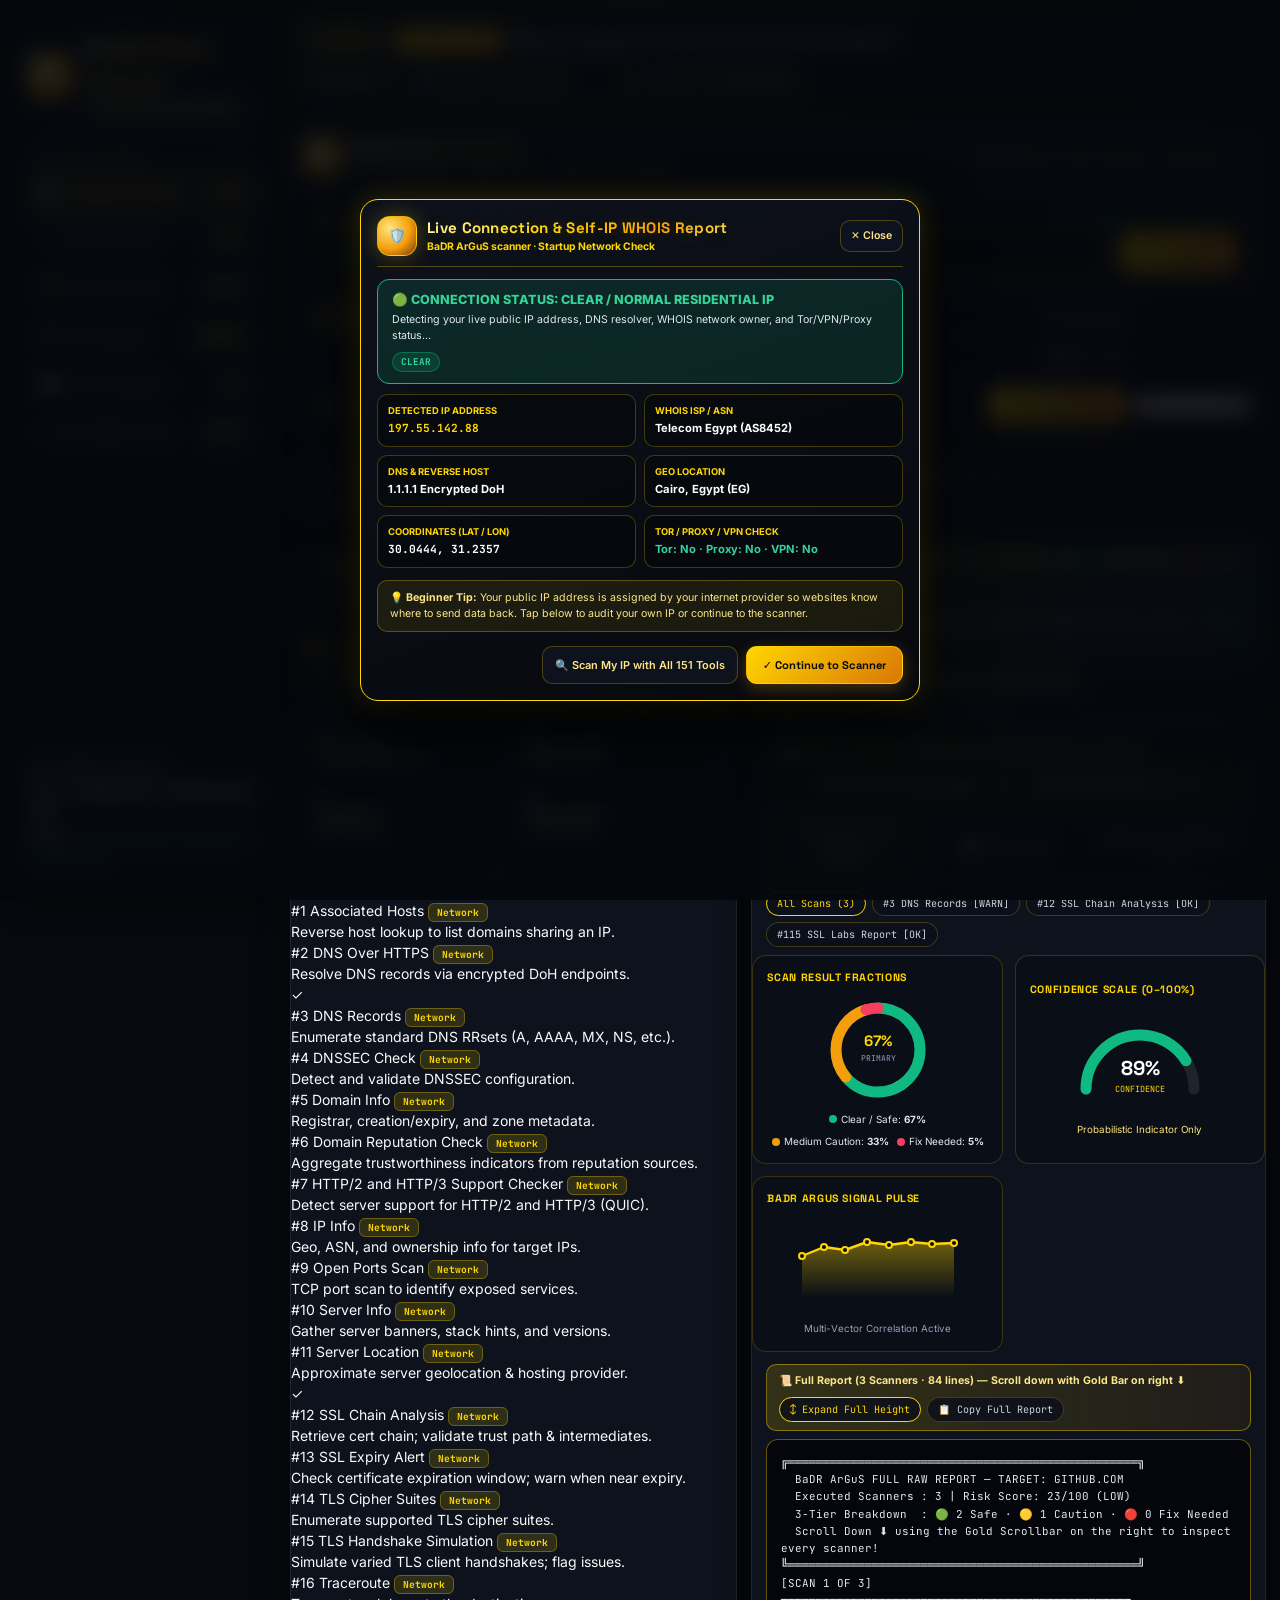
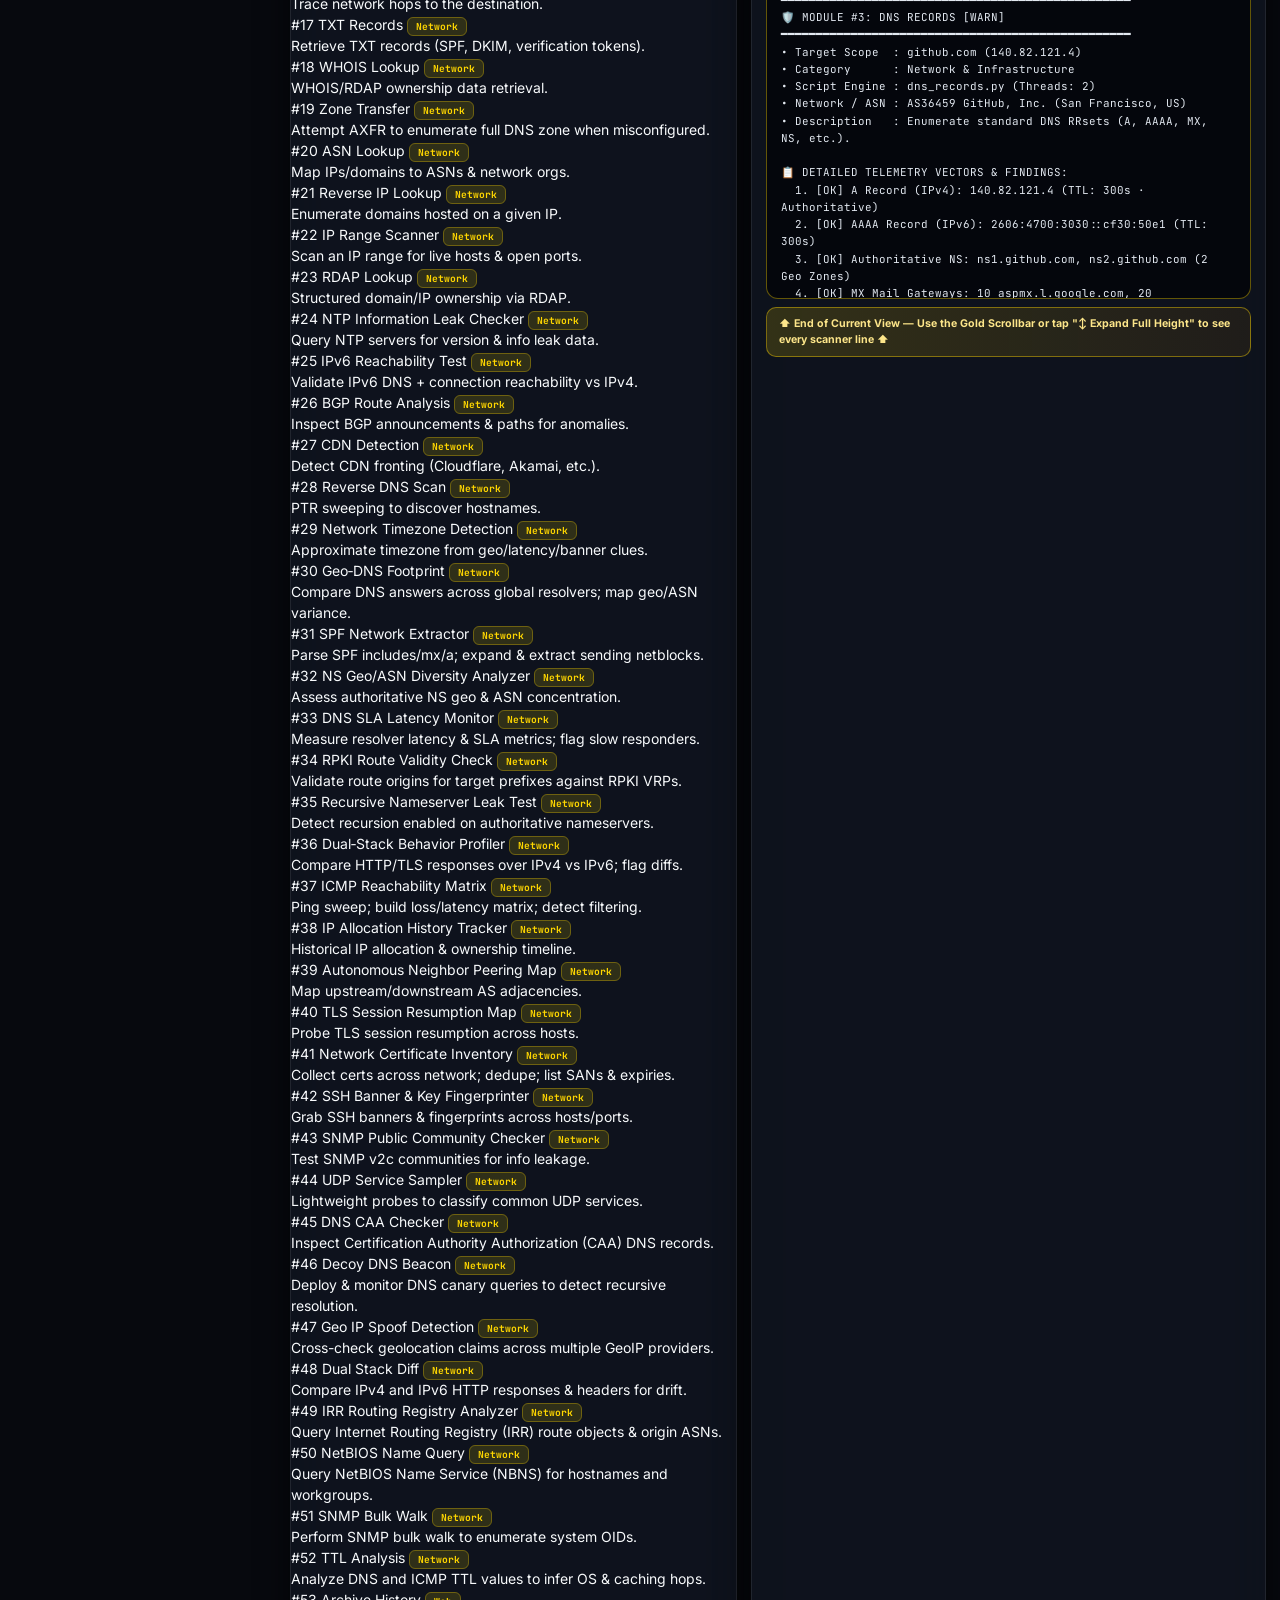
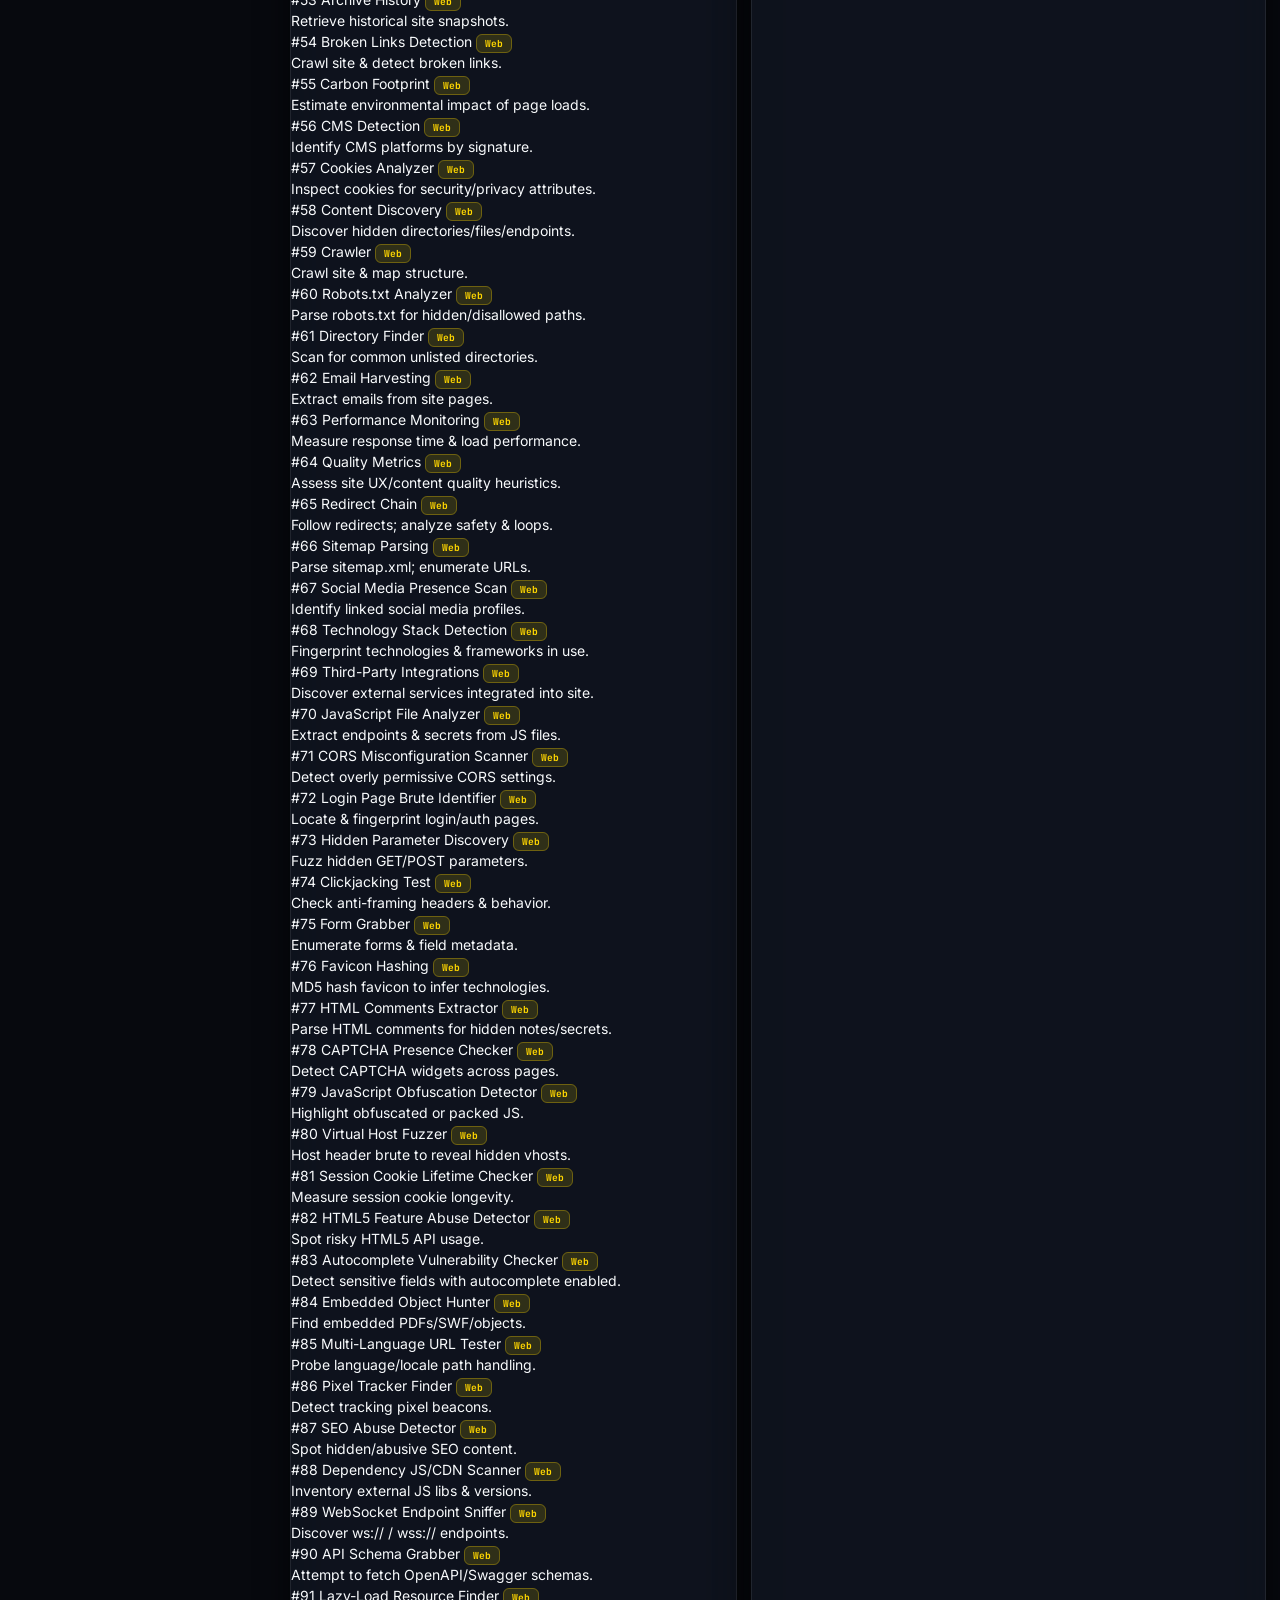
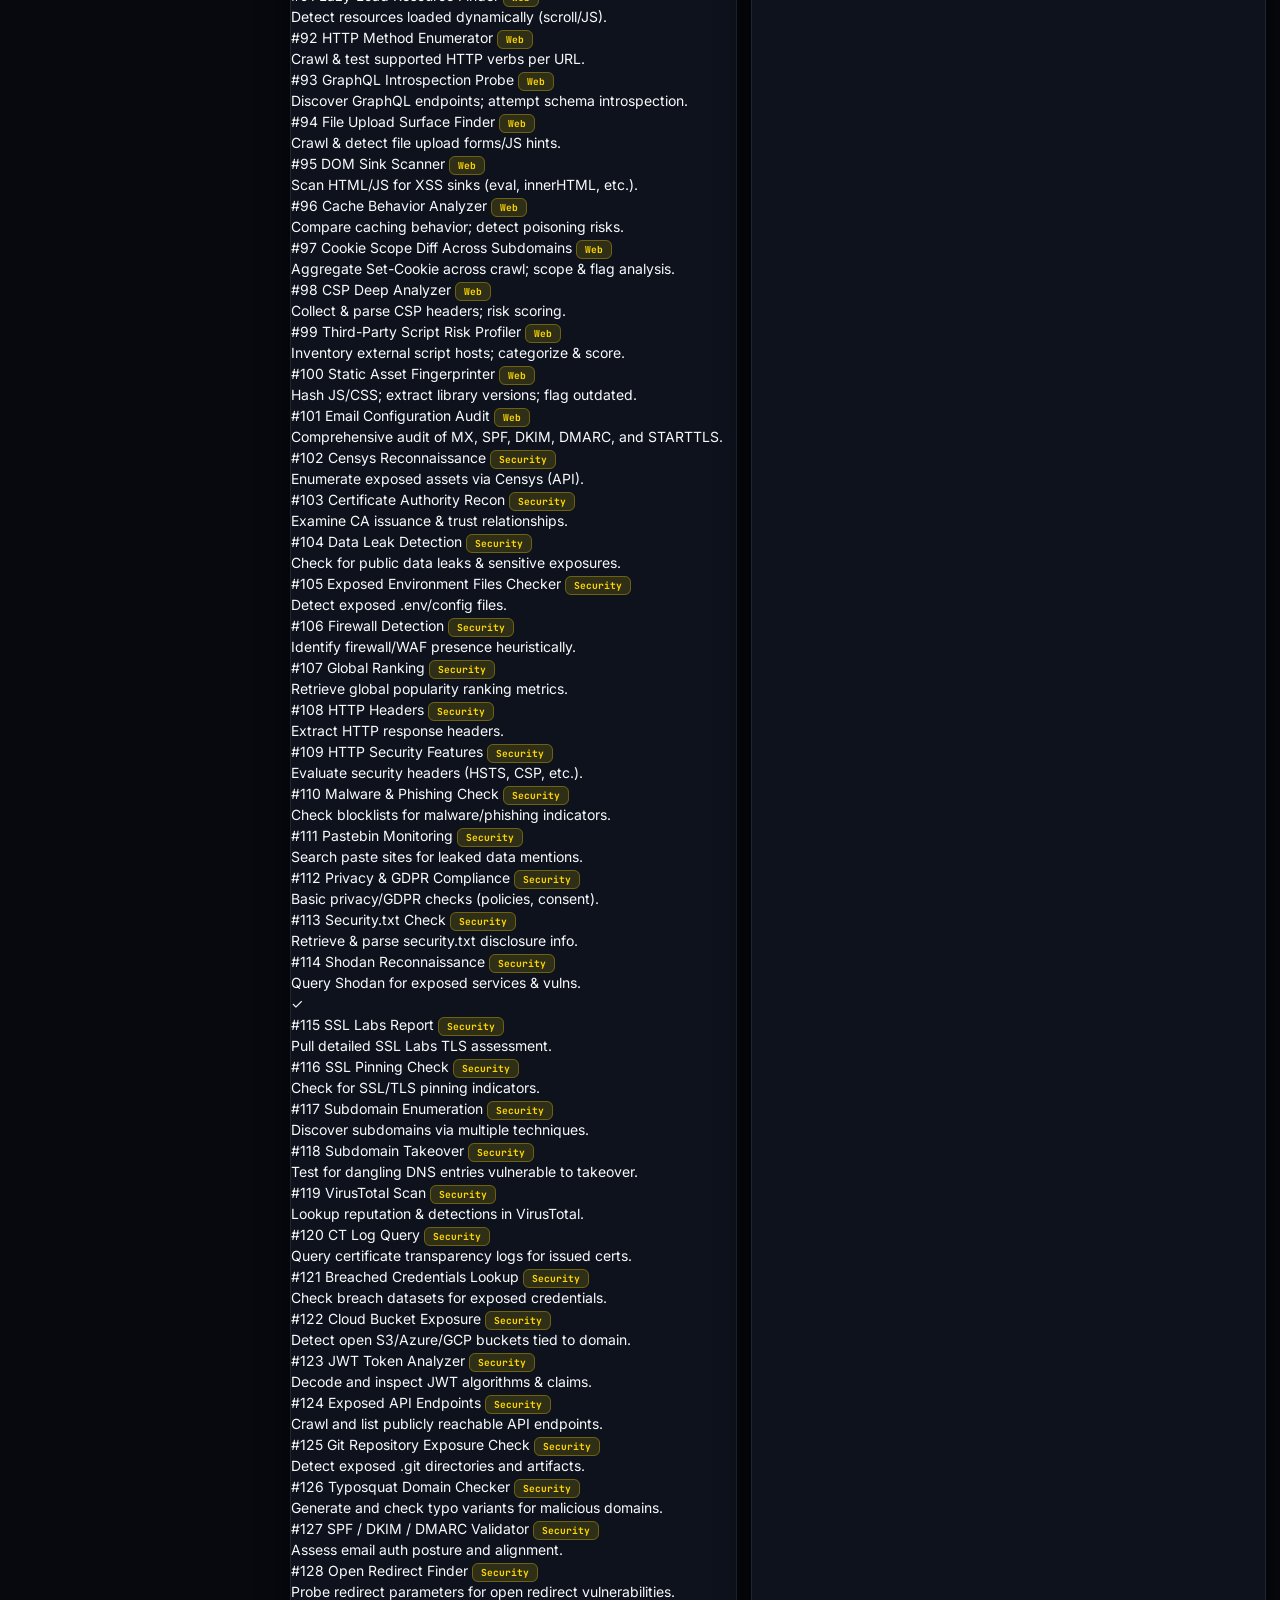
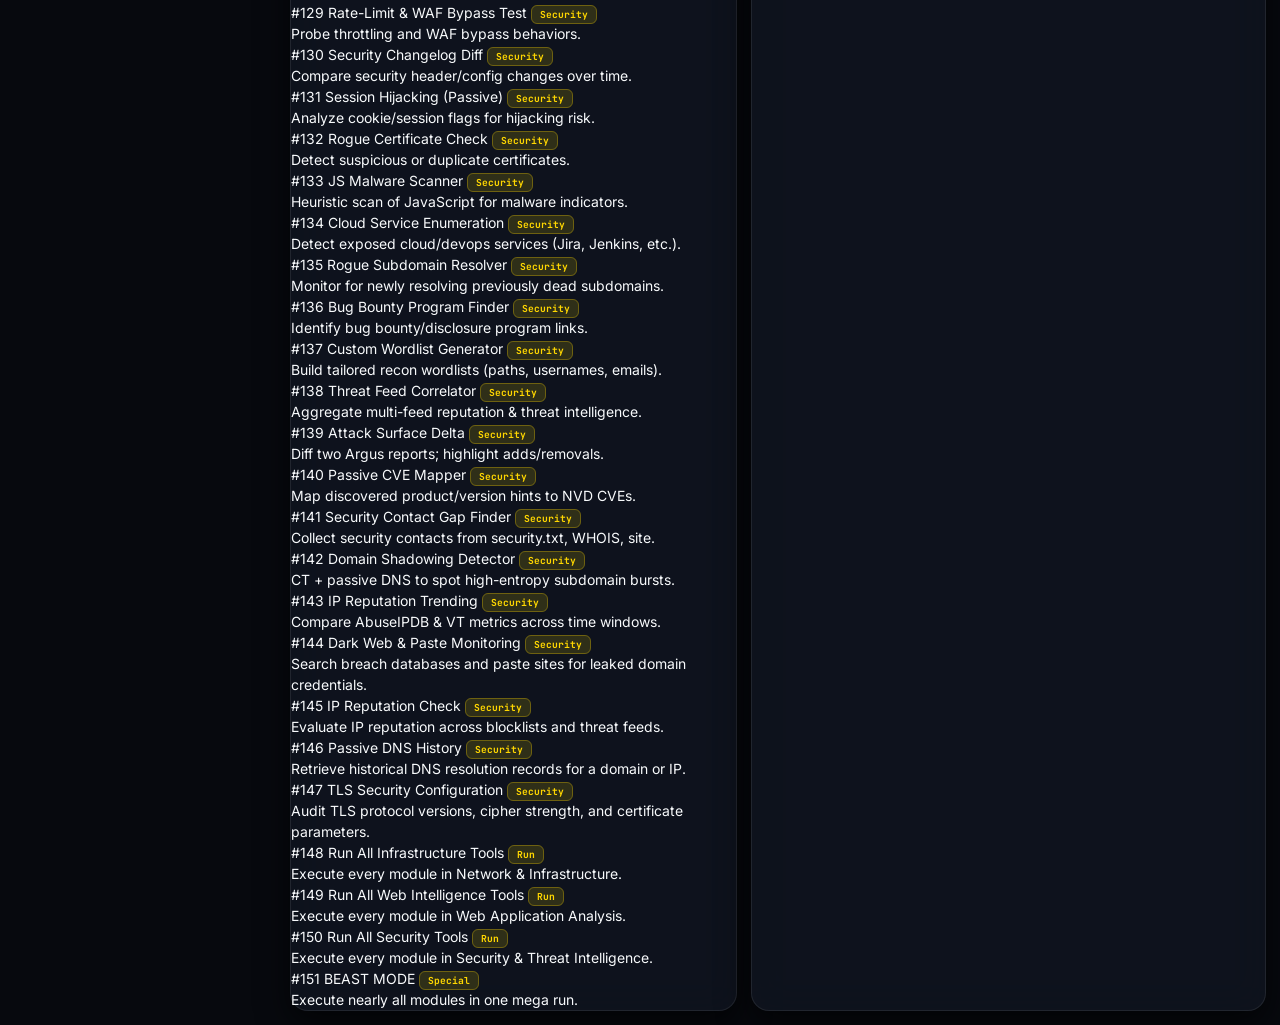
==== commit d4f8feb8: "feat(v5.3): exact 1st-version Black & Gold theme/font, dropdown pickers, Raw Report first + visible " ====
--- a/index.html
+++ b/index.html
@@ -2,54 +2,60 @@
 <html lang="en">
 <head>
   <meta charset="UTF-8" />
-  <meta name="viewport" content="width=device-width, initial-scale=1.0, maximum-scale=1.0, user-scalable=no, viewport-fit=cover" />
-  <meta name="theme-color" content="#06080e" />
-  <meta name="mobile-web-app-capable" content="yes" />
-  <meta name="apple-mobile-web-app-capable" content="yes" />
-  <meta name="apple-mobile-web-app-status-bar-style" content="black-translucent" />
-  <title>BaDR ArGuS scanner — aragos Android BaDR version</title>
+  <meta name="viewport" content="width=device-width, initial-scale=1.0, maximum-scale=5.0" />
+  <title>BaDR ArGuS scanner — 151 Cybersecurity &amp; OSINT Suite</title>
+  <meta name="description" content="BaDR ArGuS scanner: 151 Recon, Network, Web &amp; Threat Intelligence Modules with Thinking AI Reasoning and Cloud API Vault." />
   <link rel="preconnect" href="https://fonts.googleapis.com" />
   <link rel="preconnect" href="https://fonts.gstatic.com" crossorigin />
-  <link href="https://fonts.googleapis.com/css2?family=Inter:wght@400;500;600;700;800&family=JetBrains+Mono:wght@400;600;700&family=Space+Grotesk:wght@600;700;800&display=swap" rel="stylesheet" />
+  <link href="https://fonts.googleapis.com/css2?family=Inter:wght@400;500;600;700;800&family=JetBrains+Mono:wght@400;500;600;700&family=Space+Grotesk:wght@600;700;800&display=swap" rel="stylesheet" />
   <link rel="stylesheet" href="/static/css/aragos.css" />
-  <style id="aragos-core-styles">
+  <style id="badr-embedded-v53-css">
+/* ==========================================================================
+   BaDR ArGuS scanner — OPPO F9 Edition (4GB RAM / 64GB ROM Optimized)
+   Kotlin Material 3 Dark Theme + Luxury Gold Title & Glassmorphism UI
+   Zero 3D/2D Map Overhead · 151 Standalone Scan Tools · Cloud API Key Vault
+   ========================================================================== */
+
 :root {
-  /* 1st Design Original Pure Obsidian Black & Shiny Metallic Gold Palette */
-  --bg-deep: #050608;
-  --bg-obsidian: #050608;
-  --glass-bg: rgba(10, 12, 18, 0.92);
-  --glass-bg-elevated: rgba(15, 18, 26, 0.96);
-  --glass-bg-hover: rgba(22, 26, 38, 0.98);
-  --glass-border: rgba(255, 215, 0, 0.26);
-  --glass-border-bright: rgba(255, 215, 0, 0.62);
-  --glass-highlight: inset 0 1px 0 0 rgba(255, 215, 0, 0.18);
-  --glass-shadow: 0 14px 36px rgba(0, 0, 0, 0.85);
-
-  --gold: #ffd700;
-  --gold-bright: #ffe55c;
-  --gold-soft: rgba(255, 215, 0, 0.14);
-  --amber: #f59e0b;
-  --amber-soft: rgba(245, 158, 11, 0.16);
-  --cyan: #ffd700;
-  --cyan-soft: rgba(255, 215, 0, 0.14);
-  --violet: #d97706;
-  --violet-soft: rgba(217, 119, 6, 0.16);
+  /* Regular Obsidian Dark Theme Background Palette */
+  --bg-obsidian: #07090e;
+  --bg-surface: #0d111a;
+  --bg-card: rgba(16, 21, 32, 0.82);
+  --bg-card-elevated: rgba(22, 28, 42, 0.90);
+  --bg-input: rgba(9, 12, 20, 0.92);
+
+  /* Luxury Gold Accent Palette (BaDR ArGuS scanner Signature) */
+  --gold-bright: #ffd700;
+  --gold-light: #ffe57f;
+  --gold-primary: #f59e0b;
+  --gold-deep: #d97706;
+  --gold-glow: rgba(255, 215, 0, 0.24);
+  --gold-border: rgba(255, 215, 0, 0.34);
+
+  /* Status & Secondary Accents */
+  --cyan: #f59e0b;
   --emerald: #10b981;
-  --emerald-soft: rgba(16, 185, 129, 0.16);
-  --rose: #ef4444;
-  --rose-soft: rgba(239, 68, 68, 0.18);
-
+  --amber: #fbbf24;
+  --rose: #f43f5e;
+  --violet: #a855f7;
+
+  /* Typography Colors */
   --text-primary: #f8fafc;
-  --text-secondary: #d4d8e2;
-  --text-muted: #94a3b8;
-
-  /* Clean Standard Typography (No Comic Font) */
-  --font-display: 'Space Grotesk', 'Inter', -apple-system, BlinkMacSystemFont, 'Segoe UI', Roboto, sans-serif;
-  --font-sans: 'Inter', -apple-system, BlinkMacSystemFont, 'Segoe UI', Roboto, sans-serif;
-  --font-mono: 'JetBrains Mono', 'Fira Code', ui-monospace, monospace;
-}
-
-*, *::before, *::after {
+  --text-secondary: #94a3b8;
+  --text-muted: #64748b;
+
+  /* Glassmorphism Borders & Shadows */
+  --glass-border: rgba(255, 215, 0, 0.16);
+  --glass-border-subtle: rgba(255, 255, 255, 0.08);
+  --shadow-glass: 0 12px 32px rgba(0, 0, 0, 0.65);
+
+  /* Fonts */
+  --font-display: 'Space Grotesk', system-ui, -apple-system, sans-serif;
+  --font-sans: 'Inter', system-ui, -apple-system, sans-serif;
+  --font-mono: 'JetBrains Mono', monospace;
+}
+
+* {
   box-sizing: border-box;
   margin: 0;
   padding: 0;
@@ -58,1095 +64,1309 @@
 
 html, body {
   width: 100%;
-  max-width: 100vw;
   min-height: 100vh;
-  margin: 0;
-  padding: 0;
-  background-color: #050608;
+  background-color: var(--bg-obsidian);
+  /* Regular Dark Theme Background with subtle radial gold ambient light (0 GPU/RAM map overhead) */
   background-image:
-    radial-gradient(circle at 18% 12%, rgba(255, 215, 0, 0.10), transparent 40%),
-    radial-gradient(circle at 82% 20%, rgba(245, 158, 11, 0.08), transparent 45%),
-    linear-gradient(180deg, #040507 0%, #090b10 55%, #040507 100%);
+    radial-gradient(circle at 50% 0%, rgba(255, 215, 0, 0.10) 0%, transparent 55%),
+    radial-gradient(circle at 90% 90%, rgba(217, 119, 6, 0.06) 0%, transparent 45%),
+    linear-gradient(180deg, #07090e 0%, #0b0f19 50%, #07090e 100%);
   background-attachment: fixed;
   color: var(--text-primary);
   font-family: var(--font-sans);
   font-size: 14px;
-  line-height: 1.48;
+  line-height: 1.5;
   overflow-x: hidden;
-  overflow-y: auto;
-  -webkit-font-smoothing: antialiased;
-}
-
-/* Global Dark & Gold Reset for All Buttons, Inputs & Selects (Never White!) */
-button, input, select, textarea {
-  font-family: var(--font-sans);
-  color: var(--text-primary);
-  background-color: #0b0e15;
-  border: 1px solid rgba(255, 215, 0, 0.32);
-  border-radius: 10px;
-  max-width: 100%;
-}
-
-button {
-  cursor: pointer;
-}
-
-h1, h2, h3, h4,
-.brand-title,
-.gold-app-title,
-.section-title,
-.sev-badge,
-.gold-subtitle-badge,
-.swipe-dot-pill,
-.swipe-arrow-btn,
-.report-subtab-btn,
-.btn-primary-glow,
-.btn-beast,
-.btn-omni-151,
-.btn-secondary-glass,
-.mobile-nav-item,
-.mobile-tab-btn {
-  font-family: var(--font-display);
-}
-
-/* Core Black & Shiny Gold Glass Panels */
-.glass-panel {
-  width: 100%;
-  max-width: 100%;
-  min-width: 0;
-  background: var(--glass-bg);
-  backdrop-filter: blur(18px);
-  -webkit-backdrop-filter: blur(18px);
-  border: 1px solid var(--glass-border);
-  box-shadow: var(--glass-shadow), var(--glass-highlight);
-  border-radius: 16px;
-  overflow: hidden;
-}
-
-.glass-panel-elevated {
-  width: 100%;
-  max-width: 100%;
-  min-width: 0;
-  background: var(--glass-bg-elevated);
-  backdrop-filter: blur(20px);
-  -webkit-backdrop-filter: blur(20px);
-  border: 1px solid rgba(255, 215, 0, 0.38);
-  box-shadow: var(--glass-shadow), var(--glass-highlight);
-  border-radius: 14px;
-}
-
-/* Shiny Metallic Gold Title */
+}
+
+/* Hide any legacy map canvas completely */
+#aragos-webgl-canvas,
+.bg-vignette {
+  display: none !important;
+}
+
+/* Gold Metallic Title Effect for "BaDR ArGuS scanner" */
 .gold-app-title {
   font-family: var(--font-display);
   font-weight: 800;
-  letter-spacing: 0.4px;
-  background: linear-gradient(95deg, #fff6b7 0%, #ffd700 45%, #f59e0b 80%, #fff1a8 100%);
+  letter-spacing: 0.02em;
+  background: linear-gradient(135deg, #fff3b0 0%, #ffd700 40%, #f59e0b 75%, #fde047 100%);
   -webkit-background-clip: text;
   -webkit-text-fill-color: transparent;
-  filter: drop-shadow(0 2px 8px rgba(255, 215, 0, 0.25));
-  word-break: break-word;
+  text-shadow: 0 2px 18px rgba(255, 215, 0, 0.22);
 }
 
 .gold-subtitle-badge {
   display: inline-flex;
   align-items: center;
-  gap: 5px;
-  padding: 3px 10px;
+  gap: 6px;
+  padding: 2px 9px;
   border-radius: 999px;
-  background: linear-gradient(135deg, rgba(255, 215, 0, 0.18), rgba(245, 158, 11, 0.12));
-  border: 1px solid rgba(255, 215, 0, 0.55);
-  color: #ffd700;
-  font-size: 0.72rem;
+  font-family: var(--font-mono);
+  font-size: 0.67rem;
   font-weight: 700;
-  letter-spacing: 0.3px;
-  text-decoration: none;
-  box-shadow: 0 0 12px rgba(255, 215, 0, 0.16);
-}
-
-/* App Shell Layout — Desktop 2-col, Mobile 100% Full-Width Block (Zero Left Gap!) */
+  color: #fde68a;
+  background: rgba(245, 158, 11, 0.15);
+  border: 1px solid rgba(255, 215, 0, 0.35);
+}
+
+/* App Shell Layout (OPPO F9 Mobile-First + Desktop Responsive) */
 .app-shell {
-  position: relative;
-  z-index: 2;
   display: grid;
-  grid-template-columns: 245px minmax(0, 1fr);
-  gap: 14px;
-  width: 100%;
-  max-width: 1440px;
+  grid-template-columns: 260px 1fr;
+  min-height: 100vh;
+  max-width: 1600px;
   margin: 0 auto;
-  min-height: 100vh;
-  padding: 12px 12px 92px;
-}
-
+  gap: 16px;
+  padding: 14px;
+}
+
+/* Glassmorphism Containers */
+.glass-panel {
+  background: var(--bg-card);
+  backdrop-filter: blur(18px) saturate(150%);
+  -webkit-backdrop-filter: blur(18px) saturate(150%);
+  border: 1px solid var(--glass-border-subtle);
+  border-radius: 18px;
+  box-shadow: var(--shadow-glass);
+}
+
+.glass-panel-elevated {
+  background: var(--bg-card-elevated);
+  backdrop-filter: blur(16px);
+  -webkit-backdrop-filter: blur(16px);
+  border: 1px solid rgba(255, 215, 0, 0.18);
+  border-radius: 16px;
+  box-shadow: 0 8px 24px rgba(0, 0, 0, 0.45);
+}
+
+/* Sidebar (Desktop) */
 .sidebar {
   display: flex;
   flex-direction: column;
   justify-content: space-between;
-  padding: 16px 12px;
-  height: calc(100vh - 24px);
+  padding: 18px 14px;
+  height: calc(100vh - 28px);
   position: sticky;
-  top: 12px;
-  overflow-y: auto;
+  top: 14px;
+  border-color: rgba(255, 215, 0, 0.22);
 }
 
 .brand-header {
   display: flex;
   align-items: center;
+  gap: 12px;
+  padding-bottom: 16px;
+  border-bottom: 1px solid rgba(255, 215, 0, 0.16);
+}
+
+.brand-orb {
+  width: 44px;
+  height: 44px;
+  border-radius: 13px;
+  background: radial-gradient(circle at 30% 30%, #ffe57f, #f59e0b 55%, #78350f 100%);
+  border: 1px solid rgba(255, 215, 0, 0.65);
+  box-shadow: 0 0 20px rgba(255, 215, 0, 0.28);
+  display: flex;
+  align-items: center;
+  justify-content: center;
+  font-family: var(--font-display);
+  font-weight: 800;
+  font-size: 1.05rem;
+  color: #07090e;
+  flex-shrink: 0;
+}
+
+.nav-section-label {
+  font-family: var(--font-mono);
+  font-size: 0.66rem;
+  text-transform: uppercase;
+  letter-spacing: 0.1em;
+  color: #fbbf24;
+  margin: 14px 8px 6px;
+}
+
+.nav-list {
+  display: flex;
+  flex-direction: column;
+  gap: 5px;
+}
+
+.nav-btn {
+  display: flex;
+  align-items: center;
+  justify-content: space-between;
+  width: 100%;
+  padding: 11px 12px;
+  border-radius: 12px;
+  border: 1px solid transparent;
+  background: transparent;
+  color: var(--text-secondary);
+  font-family: var(--font-sans);
+  font-size: 0.85rem;
+  font-weight: 600;
+  cursor: pointer;
+  transition: all 0.18s ease;
+}
+
+.nav-btn:hover {
+  color: #fff;
+  background: rgba(255, 215, 0, 0.07);
+}
+
+.nav-btn.active {
+  color: #ffd700;
+  background: linear-gradient(135deg, rgba(255, 215, 0, 0.16), rgba(217, 119, 6, 0.08));
+  border-color: rgba(255, 215, 0, 0.38);
+  box-shadow: 0 4px 15px rgba(255, 215, 0, 0.12);
+}
+
+.nav-btn-left {
+  display: flex;
+  align-items: center;
   gap: 10px;
-  padding: 4px 6px 12px;
-  border-bottom: 1px solid rgba(255, 215, 0, 0.18);
-}
-
-.brand-orb {
-  width: 38px;
-  height: 38px;
-  border-radius: 11px;
-  background: linear-gradient(135deg, rgba(255, 215, 0, 0.22), rgba(15, 18, 26, 0.95));
-  border: 1.5px solid #ffd700;
-  box-shadow: 0 0 16px rgba(255, 215, 0, 0.25);
-  display: flex;
-  align-items: center;
-  justify-content: center;
-  flex-shrink: 0;
-}
-
-.nav-section-label {
+}
+
+.nav-badge {
+  padding: 2px 8px;
+  border-radius: 999px;
+  font-family: var(--font-mono);
   font-size: 0.68rem;
   font-weight: 700;
-  text-transform: uppercase;
-  letter-spacing: 1.1px;
+  background: rgba(255, 215, 0, 0.16);
   color: #ffd700;
-  margin: 12px 6px 6px;
-}
-
-.nav-list {
+  border: 1px solid rgba(255, 215, 0, 0.32);
+}
+
+/* Main Workspace */
+.main-workspace {
   display: flex;
   flex-direction: column;
-  gap: 5px;
-  list-style: none;
-}
-
-.nav-btn {
-  width: 100%;
-  display: flex;
-  align-items: center;
-  justify-content: space-between;
-  padding: 9px 11px;
-  border-radius: 10px;
-  border: 1px solid rgba(255, 255, 255, 0.06);
-  background: rgba(255, 255, 255, 0.02);
-  color: var(--text-secondary);
-  font-size: 0.84rem;
-  font-weight: 600;
-  text-align: left;
-  transition: all 0.18s ease;
-}
-
-.nav-btn-left {
-  display: flex;
-  align-items: center;
-  gap: 9px;
-}
-
-.nav-btn:hover,
-.nav-btn.active {
-  background: linear-gradient(90deg, rgba(255, 215, 0, 0.20), rgba(245, 158, 11, 0.08));
-  color: #ffd700;
-  border-color: rgba(255, 215, 0, 0.65);
-  box-shadow: 0 4px 16px rgba(255, 215, 0, 0.14);
-}
-
-.nav-badge {
-  font-family: var(--font-mono);
-  font-size: 0.66rem;
-  font-weight: 700;
-  padding: 2px 7px;
-  border-radius: 999px;
-  background: rgba(255, 215, 0, 0.15);
-  color: #ffd700;
-  border: 1px solid rgba(255, 215, 0, 0.45);
-}
-
-/* Main Workspace Container (Both class names supported) */
-.main-workspace,
-.workspace-main {
+  gap: 14px;
+  min-width: 0;
+}
+
+/* Top Gold Header Banner & Target Bar */
+.top-hud-bar {
+  padding: 16px 18px;
+  border: 1px solid rgba(255, 215, 0, 0.28);
+  background: linear-gradient(180deg, rgba(20, 25, 38, 0.94) 0%, rgba(12, 16, 26, 0.92) 100%);
   display: flex;
   flex-direction: column;
   gap: 12px;
-  width: 100%;
-  max-width: 100%;
-  min-width: 0;
-  overflow-x: hidden;
-}
-
-.top-hud-bar {
-  padding: 12px;
-  display: flex;
-  flex-direction: column;
+}
+
+.badr-hero-header {
+  display: flex;
+  align-items: center;
+  justify-content: space-between;
+  flex-wrap: wrap;
   gap: 10px;
-  border-color: rgba(255, 215, 0, 0.42);
-}
-
-.top-repo-ribbon,
-.top-repo-banner {
+  padding-bottom: 10px;
+  border-bottom: 1px solid rgba(255, 215, 0, 0.16);
+}
+
+.badr-hero-title-wrap {
+  display: flex;
+  align-items: center;
+  gap: 12px;
+}
+
+.badr-hero-title {
+  font-size: 1.48rem;
+  line-height: 1.15;
+}
+
+.apk-install-banner {
   display: flex;
   align-items: center;
   justify-content: space-between;
+  flex-wrap: wrap;
   gap: 10px;
-  padding: 8px 10px;
+  padding: 11px 14px;
+  border-radius: 14px;
+  background: linear-gradient(135deg, rgba(255, 215, 0, 0.15), rgba(16, 185, 129, 0.10));
+  border: 1px solid rgba(255, 215, 0, 0.42);
+}
+
+.btn-gold-apk {
+  display: inline-flex;
+  align-items: center;
+  gap: 8px;
+  padding: 10px 16px;
   border-radius: 12px;
-  background: linear-gradient(90deg, rgba(255, 215, 0, 0.10), rgba(10, 12, 18, 0.95));
-  border: 1px solid rgba(255, 215, 0, 0.38);
+  background: linear-gradient(135deg, #ffd700 0%, #f59e0b 100%);
+  color: #07090e;
+  font-family: var(--font-display);
+  font-weight: 800;
+  font-size: 0.84rem;
   text-decoration: none;
-  color: var(--text-primary);
+  border: 1px solid #fef08a;
+  box-shadow: 0 4px 18px rgba(255, 215, 0, 0.32);
+  cursor: pointer;
+  transition: transform 0.15s ease, box-shadow 0.15s ease;
+}
+
+.btn-gold-apk:hover {
+  transform: translateY(-1px);
+  box-shadow: 0 6px 24px rgba(255, 215, 0, 0.46);
+}
+
+/* Search Mode Pills (Domain, IP, Username, Person Name, Email, Extel Date Search) */
+.osint-mode-bar {
+  display: flex;
+  gap: 6px;
+  overflow-x: auto;
+  padding-bottom: 2px;
+  scrollbar-width: none;
+}
+.osint-mode-bar::-webkit-scrollbar {
+  display: none;
+}
+
+.osint-mode-btn {
+  padding: 7px 12px;
+  border-radius: 10px;
+  font-family: var(--font-display);
+  font-size: 0.76rem;
+  font-weight: 700;
+  white-space: nowrap;
+  background: rgba(10, 14, 24, 0.85);
+  color: var(--text-secondary);
+  border: 1px solid rgba(255, 255, 255, 0.10);
+  cursor: pointer;
+  display: inline-flex;
+  align-items: center;
+  gap: 6px;
+  transition: all 0.18s ease;
+}
+
+.osint-mode-btn.active {
+  background: linear-gradient(135deg, rgba(255, 215, 0, 0.22), rgba(245, 158, 11, 0.14));
+  color: #ffd700;
+  border-color: rgba(255, 215, 0, 0.55);
+  box-shadow: 0 0 14px rgba(255, 215, 0, 0.18);
+}
+
+/* Extel Date Row */
+.extel-date-row {
+  display: none;
+  align-items: center;
+  gap: 8px;
   flex-wrap: wrap;
-}
-
-/* Swipe Pager Bar */
-.swipe-pager-bar {
-  display: flex;
-  align-items: center;
-  justify-content: space-between;
+  padding: 10px 12px;
+  border-radius: 12px;
+  background: rgba(10, 14, 24, 0.90);
+  border: 1px solid rgba(255, 215, 0, 0.32);
+}
+.extel-date-row.visible {
+  display: flex;
+}
+
+.extel-date-input {
+  background: rgba(5, 8, 15, 0.92);
+  color: #fff;
+  border: 1px solid rgba(255, 215, 0, 0.30);
+  border-radius: 8px;
+  padding: 6px 10px;
+  font-family: var(--font-mono);
+  font-size: 0.76rem;
+}
+
+/* Target Input Bar */
+.target-input-group {
+  display: flex;
+  align-items: center;
+  gap: 8px;
+  background: var(--bg-input);
+  border: 1px solid rgba(255, 215, 0, 0.32);
+  border-radius: 14px;
+  padding: 6px 10px;
+  flex: 1;
+}
+
+.target-prefix {
+  font-family: var(--font-mono);
+  font-size: 0.74rem;
+  font-weight: 700;
+  color: #ffd700;
+  padding-left: 4px;
+  white-space: nowrap;
+}
+
+.target-input {
+  flex: 1;
+  background: transparent;
+  border: none;
+  outline: none;
+  color: #ffffff;
+  font-family: var(--font-mono);
+  font-size: 0.88rem;
+  min-width: 120px;
+}
+
+/* Buttons & Chips */
+.btn-primary-glow {
+  display: inline-flex;
+  align-items: center;
+  gap: 7px;
+  padding: 9px 16px;
+  border-radius: 11px;
+  border: 1px solid rgba(255, 215, 0, 0.65);
+  background: linear-gradient(135deg, #ffd700 0%, #d97706 100%);
+  color: #07090e;
+  font-family: var(--font-display);
+  font-size: 0.82rem;
+  font-weight: 800;
+  cursor: pointer;
+  box-shadow: 0 4px 16px rgba(245, 158, 11, 0.28);
+  transition: all 0.16s ease;
+}
+
+.btn-primary-glow:hover:not(:disabled) {
+  transform: translateY(-1px);
+  box-shadow: 0 6px 20px rgba(255, 215, 0, 0.42);
+}
+
+.btn-primary-glow:disabled {
+  opacity: 0.65;
+  cursor: wait;
+}
+
+.btn-secondary-glass {
+  display: inline-flex;
+  align-items: center;
   gap: 6px;
-  padding: 6px 8px;
-  border-radius: 12px;
-  background: rgba(5, 6, 8, 0.92);
-  border: 1px solid rgba(255, 215, 0, 0.24);
-  width: 100%;
-  max-width: 100%;
-  overflow-x: auto;
-}
-
-.swipe-dots {
-  display: flex;
-  align-items: center;
-  gap: 5px;
-  flex-wrap: nowrap;
-  overflow-x: auto;
-  min-width: 0;
-  scrollbar-width: none;
-}
-.swipe-dots::-webkit-scrollbar {
-  display: none;
-}
-
-.swipe-dot-pill {
+  padding: 7px 12px;
+  border-radius: 10px;
+  border: 1px solid rgba(255, 215, 0, 0.25);
+  background: rgba(15, 20, 32, 0.85);
+  color: #fde68a;
+  font-family: var(--font-sans);
+  font-size: 0.78rem;
+  font-weight: 600;
+  cursor: pointer;
+  transition: all 0.15s ease;
+}
+
+.btn-secondary-glass:hover {
+  background: rgba(255, 215, 0, 0.14);
+  border-color: rgba(255, 215, 0, 0.48);
+}
+
+.chip-btn {
   padding: 5px 10px;
   border-radius: 999px;
-  font-size: 0.74rem;
-  font-weight: 700;
-  color: var(--text-secondary);
-  background: #0c0f16;
   border: 1px solid rgba(255, 215, 0, 0.22);
-  white-space: nowrap;
-  flex-shrink: 0;
-}
-
-.swipe-dot-pill.active {
-  background: linear-gradient(135deg, #ffd700, #f59e0b);
-  color: #050608;
+  background: rgba(12, 16, 26, 0.85);
+  color: #cbd5e1;
+  font-family: var(--font-mono);
+  font-size: 0.72rem;
+  cursor: pointer;
+}
+
+.chip-btn:hover {
+  color: #ffd700;
   border-color: #ffd700;
-  box-shadow: 0 0 12px rgba(255, 215, 0, 0.45);
-}
-
-.swipe-arrow-btn {
-  padding: 5px 10px;
-  border-radius: 9px;
-  background: rgba(255, 215, 0, 0.12);
-  border: 1px solid rgba(255, 215, 0, 0.45);
-  color: #ffd700;
-  font-size: 0.74rem;
-  font-weight: 700;
-  white-space: nowrap;
-  flex-shrink: 0;
+}
+
+.glass-select {
+  background: rgba(10, 14, 24, 0.92);
+  color: #fde68a;
+  border: 1px solid rgba(255, 215, 0, 0.28);
+  border-radius: 10px;
+  padding: 6px 10px;
+  font-family: var(--font-mono);
+  font-size: 0.75rem;
+  outline: none;
 }
 
 /* View Panes */
 .view-pane {
   display: none;
   flex-direction: column;
+  gap: 14px;
+}
+.view-pane.active {
+  display: flex;
+}
+
+/* Confidence & Non-Guarantee Disclaimer Banner */
+.confidence-disclaimer-banner {
+  display: flex;
+  align-items: center;
+  justify-content: space-between;
   gap: 12px;
-  width: 100%;
-  max-width: 100%;
-  min-width: 0;
-}
-
-.view-pane.active {
-  display: flex;
-}
-
-/* Buttons — Black & Shiny Gold */
-.btn-primary-glow {
-  height: 40px;
-  padding: 0 14px;
-  border-radius: 10px;
-  border: 1px solid #ffd700;
-  background: linear-gradient(135deg, #ffd700 0%, #f59e0b 100%);
-  color: #050608;
-  font-weight: 800;
-  font-size: 0.84rem;
-  display: inline-flex;
+  flex-wrap: wrap;
+  padding: 10px 14px;
+  border-radius: 13px;
+  background: linear-gradient(90deg, rgba(245, 158, 11, 0.14), rgba(16, 185, 129, 0.10));
+  border: 1px solid rgba(255, 215, 0, 0.35);
+  font-size: 0.76rem;
+  color: #fef3c7;
+}
+
+/* SVG Visual Telemetry Board */
+.svg-telemetry-grid {
+  display: grid;
+  grid-template-columns: repeat(auto-fit, minmax(230px, 1fr));
+  gap: 12px;
+}
+
+.svg-gauge-card {
+  padding: 14px;
+  border-radius: 14px;
+  background: rgba(10, 14, 24, 0.86);
+  border: 1px solid rgba(255, 215, 0, 0.18);
+  display: flex;
+  flex-direction: column;
   align-items: center;
   justify-content: center;
-  gap: 6px;
-  box-shadow: 0 4px 16px rgba(255, 215, 0, 0.30);
-}
-
-.btn-beast,
-.btn-omni-151 {
-  width: 100%;
-  min-height: 44px;
-  padding: 8px 12px;
-  border-radius: 12px;
-  border: 1.5px solid #ffd700;
-  background: linear-gradient(135deg, rgba(255, 215, 0, 0.22) 0%, rgba(245, 158, 11, 0.16) 50%, rgba(10, 12, 18, 0.96) 100%);
+  position: relative;
+}
+
+.svg-gauge-title {
+  font-family: var(--font-display);
+  font-size: 0.76rem;
+  font-weight: 700;
   color: #ffd700;
-  font-weight: 800;
-  font-size: 0.85rem;
-  display: flex;
-  align-items: center;
-  justify-content: center;
-  gap: 8px;
-  text-align: center;
-  box-shadow: 0 6px 20px rgba(255, 215, 0, 0.20);
-}
-
-.btn-secondary-glass {
-  height: 36px;
-  padding: 0 12px;
-  border-radius: 10px;
-  border: 1px solid rgba(255, 215, 0, 0.35);
-  background: #0d1018;
-  color: #f8fafc;
-  font-size: 0.78rem;
-  font-weight: 700;
-  display: inline-flex;
-  align-items: center;
-  justify-content: center;
-  gap: 6px;
-}
-
-.btn-secondary-glass:hover,
-.btn-secondary-glass.active {
+  text-transform: uppercase;
+  letter-spacing: 0.06em;
+  margin-bottom: 6px;
+  align-self: flex-start;
+}
+
+/* Unabbreviated Scan Cards Grid (Full Titles & Full Descriptions) */
+.clear-scan-grid {
+  display: grid;
+  grid-template-columns: repeat(auto-fill, minmax(270px, 1fr));
+  gap: 10px;
+  max-height: 440px;
+  overflow-y: auto;
+  padding-right: 4px;
+}
+
+.clear-scan-card {
+  padding: 12px 14px;
+  border-radius: 13px;
+  background: rgba(10, 14, 24, 0.88);
+  border: 1px solid rgba(255, 255, 255, 0.08);
+  display: flex;
+  flex-direction: column;
+  justify-content: space-between;
+  gap: 7px;
+  transition: border-color 0.16s ease, background 0.16s ease;
+  cursor: pointer;
+}
+
+.clear-scan-card:hover {
+  border-color: rgba(255, 215, 0, 0.35);
+}
+
+.clear-scan-card.selected {
   border-color: #ffd700;
-  background: rgba(255, 215, 0, 0.16);
-  color: #ffd700;
-}
-
-/* Search Mode Bar & Buttons (.osint-mode-bar / .osint-mode-btn) */
-.osint-mode-bar {
-  display: grid;
-  grid-template-columns: repeat(auto-fit, minmax(130px, 1fr));
-  gap: 6px;
-  width: 100%;
-}
-
-.osint-mode-btn {
-  padding: 8px 10px;
-  border-radius: 10px;
-  background: #0b0e15;
-  border: 1px solid rgba(255, 215, 0, 0.28);
-  color: var(--text-secondary);
-  font-size: 0.78rem;
-  font-weight: 700;
-  text-align: center;
-  white-space: nowrap;
-  overflow: hidden;
-  text-overflow: ellipsis;
-}
-
-.osint-mode-btn.active {
-  background: linear-gradient(135deg, rgba(255, 215, 0, 0.24), rgba(245, 158, 11, 0.14));
-  border-color: #ffd700;
-  color: #ffd700;
-  box-shadow: 0 0 12px rgba(255, 215, 0, 0.22);
-}
-
-/* Extel Date Row (Hidden unless Keyword + Date mode is selected!) */
-.extel-date-row {
-  display: none;
-  align-items: center;
-  gap: 6px;
-  flex-wrap: wrap;
-  padding: 8px 10px;
-  border-radius: 10px;
-  background: #090b10;
-  border: 1px solid rgba(255, 215, 0, 0.28);
-}
-
-.extel-date-row.visible {
-  display: flex;
-}
-
-.extel-date-input {
-  padding: 5px 8px;
-  border-radius: 8px;
-  background: #0f131d;
-  border: 1px solid rgba(255, 215, 0, 0.38);
-  color: #ffffff;
-  font-size: 0.78rem;
-}
-
-/* Target Input Group (.target-input-group & .target-input-wrapper) */
-.target-input-group,
-.target-input-wrapper {
-  flex: 1 1 210px;
-  min-width: 0;
-  display: flex;
-  align-items: center;
-  background: #080a0f;
-  border: 1.5px solid rgba(255, 215, 0, 0.50);
-  border-radius: 11px;
-  padding: 0 10px;
-  height: 42px;
-}
-
-.target-prefix {
-  font-family: var(--font-mono);
-  font-size: 0.72rem;
-  font-weight: 800;
-  color: #ffd700;
-  margin-right: 8px;
-  padding-right: 8px;
-  border-right: 1px solid rgba(255, 215, 0, 0.25);
-  white-space: nowrap;
-  flex-shrink: 0;
-}
-
-.target-input {
-  flex: 1;
-  min-width: 0;
-  width: 100%;
-  background: transparent;
-  border: none;
-  outline: none;
-  color: #ffffff;
+  background: linear-gradient(135deg, rgba(255, 215, 0, 0.12), rgba(14, 20, 34, 0.92));
+}
+
+.clear-scan-card-title {
+  font-family: var(--font-display);
   font-size: 0.90rem;
   font-weight: 700;
-}
-
-/* Quick Sweep 4-Button Grid (.quick-sweep-grid / .sweep-btn) */
-.quick-sweep-grid {
+  color: #ffffff;
+  line-height: 1.3;
+  white-space: normal;
+}
+
+.clear-scan-card-desc {
+  font-size: 0.76rem;
+  color: #cbd5e1;
+  line-height: 1.42;
+  white-space: normal;
+}
+
+.mod-num-pill {
+  padding: 2px 8px;
+  border-radius: 6px;
+  font-family: var(--font-mono);
+  font-size: 0.69rem;
+  font-weight: 700;
+  color: #ffd700;
+  background: rgba(255, 215, 0, 0.14);
+  border: 1px solid rgba(255, 215, 0, 0.30);
+}
+
+/* Visual Finding Cards */
+.visual-telemetry-cards {
   display: grid;
-  grid-template-columns: repeat(2, minmax(0, 1fr));
-  gap: 8px;
-  width: 100%;
-}
-
-.sweep-btn {
-  padding: 10px 8px;
-  border-radius: 11px;
-  background: linear-gradient(145deg, #0d1018, #080a10);
-  border: 1px solid rgba(255, 215, 0, 0.34);
-  color: #f8fafc;
+  grid-template-columns: repeat(auto-fill, minmax(265px, 1fr));
+  gap: 10px;
+}
+
+.visual-finding-card {
+  padding: 13px 15px;
+  border-radius: 13px;
+  background: rgba(10, 14, 24, 0.90);
+  border: 1px solid rgba(255, 215, 0, 0.18);
   display: flex;
   flex-direction: column;
-  align-items: center;
-  justify-content: center;
-  gap: 2px;
-  text-align: center;
-  min-width: 0;
-}
-
-.sweep-btn:hover {
-  border-color: #ffd700;
-  background: rgba(255, 215, 0, 0.14);
-}
-
-.glass-select {
-  height: 38px;
-  padding: 0 10px;
-  border-radius: 10px;
-  background: #0b0e15;
-  border: 1px solid rgba(255, 215, 0, 0.40);
+  gap: 7px;
+}
+
+/* Severity Badges */
+.sev-badge {
+  padding: 2px 8px;
+  border-radius: 999px;
+  font-family: var(--font-mono);
+  font-size: 0.67rem;
+  font-weight: 700;
+}
+.sev-OK {
+  background: rgba(16, 185, 129, 0.16);
+  color: #34d399;
+  border: 1px solid rgba(16, 185, 129, 0.38);
+}
+.sev-INFO {
+  background: rgba(255, 215, 0, 0.15);
   color: #ffd700;
-  font-size: 0.80rem;
-  font-weight: 700;
-  outline: none;
-  max-width: 100%;
-}
-
-.chip-btn,
-.filter-pill {
-  padding: 5px 10px;
-  font-size: 0.76rem;
-  font-weight: 700;
-  border-radius: 999px;
-  border: 1px solid rgba(255, 215, 0, 0.34);
-  background: rgba(255, 215, 0, 0.08);
-  color: #fef08a;
-  cursor: pointer;
-}
-
-.chip-btn:hover,
-.filter-pill.active {
-  border-color: #ffd700;
-  background: #ffd700;
-  color: #050608;
-}
-
-/* 3-Tier Summary Grid (.three-tier-summary-grid & .threat-tier-grid) */
-.three-tier-summary-grid,
-.threat-tier-grid {
+  border: 1px solid rgba(255, 215, 0, 0.36);
+}
+.sev-WARN {
+  background: rgba(245, 158, 11, 0.18);
+  color: #fbbf24;
+  border: 1px solid rgba(245, 158, 11, 0.42);
+}
+.sev-ALERT {
+  background: rgba(244, 63, 94, 0.18);
+  color: #fb7185;
+  border: 1px solid rgba(244, 63, 94, 0.45);
+}
+
+/* Workspace Split & Tabs */
+.workspace-split {
   display: grid;
-  grid-template-columns: repeat(3, minmax(0, 1fr));
-  gap: 10px;
-  width: 100%;
-}
-
-.tier-box,
-.threat-tier-card {
-  padding: 12px;
-  border-radius: 14px;
-  display: flex;
-  flex-direction: column;
-  gap: 4px;
-  min-width: 0;
-  cursor: pointer;
-}
-
-.tier-box.tier-clear,
-.threat-tier-card.tier-green {
-  background: linear-gradient(145deg, rgba(16, 185, 129, 0.16), rgba(8, 12, 16, 0.95));
-  border: 1.5px solid rgba(16, 185, 129, 0.55);
-}
-
-.tier-box.tier-medium,
-.threat-tier-card.tier-yellow {
-  background: linear-gradient(145deg, rgba(245, 158, 11, 0.18), rgba(16, 12, 8, 0.95));
-  border: 1.5px solid rgba(245, 158, 11, 0.58);
-}
-
-.tier-box.tier-threat,
-.threat-tier-card.tier-red {
-  background: linear-gradient(145deg, rgba(239, 68, 68, 0.20), rgba(18, 8, 12, 0.95));
-  border: 1.5px solid rgba(239, 68, 68, 0.62);
-}
-
-.tier-count {
-  font-family: var(--font-display);
-  font-size: 1.55rem;
-  font-weight: 800;
-  line-height: 1.1;
-}
-
-.tier-label {
-  font-size: 0.78rem;
-  font-weight: 800;
-}
-
-.tier-sub {
-  font-size: 0.72rem;
-  color: var(--text-secondary);
-}
-
-/* Self-IP Strip & Startup Pop-Up Modal */
-.self-ip-hud-card {
-  padding: 11px 13px;
-  border-radius: 14px;
-  background: linear-gradient(135deg, rgba(14, 17, 24, 0.96), rgba(8, 10, 15, 0.98));
-  border: 1px solid rgba(255, 215, 0, 0.42);
+  grid-template-columns: 1fr 1.15fr;
+  gap: 14px;
+}
+
+.panel-header {
   display: flex;
   align-items: center;
   justify-content: space-between;
   flex-wrap: wrap;
   gap: 8px;
-  width: 100%;
-}
-
-.self-ip-modal-backdrop {
-  position: fixed;
-  inset: 0;
-  z-index: 9999;
-  background: rgba(3, 4, 7, 0.86);
-  backdrop-filter: blur(10px);
-  display: none;
-  align-items: center;
-  justify-content: center;
-  padding: 12px;
-}
-
-.self-ip-modal-backdrop.open {
-  display: flex;
-}
-
-.self-ip-modal-card {
-  width: 100%;
-  max-width: 600px;
-  max-height: 90vh;
-  overflow-y: auto;
-  border-radius: 18px;
-  padding: 16px;
-  background: linear-gradient(160deg, #0b0e15, #06080c);
-  border: 1.5px solid #ffd700;
-  box-shadow: 0 24px 64px rgba(0, 0, 0, 0.92), 0 0 28px rgba(255, 215, 0, 0.22);
-}
-
-.self-ip-grid {
+  padding: 14px 16px;
+  border-bottom: 1px solid rgba(255, 215, 0, 0.14);
+}
+
+.panel-title {
+  font-family: var(--font-display);
+  font-size: 0.95rem;
+  font-weight: 700;
+  color: #ffd700;
+  display: flex;
+  align-items: center;
+  gap: 8px;
+}
+
+.panel-tabs {
+  display: flex;
+  gap: 6px;
+  flex-wrap: wrap;
+}
+
+.tab-pill, .filter-pill {
+  padding: 5px 11px;
+  border-radius: 999px;
+  font-size: 0.74rem;
+  font-weight: 600;
+  background: rgba(10, 14, 24, 0.85);
+  color: var(--text-secondary);
+  border: 1px solid rgba(255, 255, 255, 0.10);
+  cursor: pointer;
+}
+
+.tab-pill.active, .filter-pill.active {
+  color: #07090e;
+  background: linear-gradient(135deg, #ffd700, #f59e0b);
+  border-color: #fde047;
+  font-weight: 700;
+}
+
+.quick-sweep-grid {
   display: grid;
-  grid-template-columns: repeat(auto-fit, minmax(145px, 1fr));
+  grid-template-columns: repeat(2, 1fr);
   gap: 8px;
-  margin-top: 10px;
-}
-
-.self-ip-cell {
+  padding: 12px 16px 4px;
+}
+
+.sweep-btn {
   padding: 9px 10px;
-  border-radius: 10px;
-  background: #080a0f;
+  border-radius: 11px;
+  background: rgba(10, 14, 24, 0.85);
   border: 1px solid rgba(255, 215, 0, 0.22);
-  min-width: 0;
-}
-
-.self-ip-cell-label {
-  font-size: 0.68rem;
-  color: #ffd700;
-  text-transform: uppercase;
-  font-weight: 700;
-}
-
-.self-ip-cell-val {
-  font-size: 0.84rem;
-  color: #ffffff;
-  font-weight: 700;
-  margin-top: 2px;
-  word-break: break-word;
-}
-
-/* Report Sub-Tabs Bar */
-.report-subtabs-bar {
-  display: flex;
-  align-items: center;
-  gap: 6px;
-  overflow-x: auto;
-  padding: 6px;
-  border-radius: 12px;
-  background: #080a0f;
-  border: 1px solid rgba(255, 215, 0, 0.25);
-  width: 100%;
-}
-
-.report-subtab-btn {
-  padding: 7px 11px;
-  border-radius: 9px;
-  border: 1px solid rgba(255, 215, 0, 0.22);
-  background: #0d1018;
-  color: var(--text-secondary);
+  color: #fde68a;
+  font-family: var(--font-display);
   font-size: 0.76rem;
   font-weight: 700;
-  white-space: nowrap;
-  flex-shrink: 0;
-}
-
-.report-subtab-btn.active {
-  background: linear-gradient(135deg, #ffd700, #f59e0b);
-  color: #050608;
+  cursor: pointer;
+  text-align: left;
+}
+.sweep-btn:hover {
+  background: rgba(255, 215, 0, 0.15);
   border-color: #ffd700;
 }
 
-/* Beginner Explanation & Fix Cards */
-.beginner-fix-card {
-  padding: 13px;
-  border-radius: 14px;
-  background: #090c12;
-  border: 1px solid rgba(255, 215, 0, 0.22);
+/* Arsenal 151 Grid */
+.modules-grid {
+  display: grid;
+  grid-template-columns: repeat(auto-fill, minmax(280px, 1fr));
+  gap: 12px;
+}
+
+.module-card {
+  padding: 15px;
   display: flex;
   flex-direction: column;
+  justify-content: space-between;
+  gap: 12px;
+  border: 1px solid rgba(255, 215, 0, 0.16);
+}
+
+.module-card-top {
+  display: flex;
+  align-items: center;
+  justify-content: space-between;
+  margin-bottom: 6px;
+}
+
+.module-card-title {
+  font-family: var(--font-display);
+  font-size: 0.95rem;
+  font-weight: 700;
+  color: #fff;
+}
+
+.module-card-desc {
+  font-size: 0.78rem;
+  color: var(--text-secondary);
+}
+
+.module-tag {
+  padding: 2px 7px;
+  border-radius: 6px;
+  font-family: var(--font-mono);
+  font-size: 0.67rem;
+  background: rgba(255, 255, 255, 0.06);
+  color: #cbd5e1;
+  border: 1px solid rgba(255, 255, 255, 0.1);
+}
+
+/* Multi-Provider Cloud API Key Vault Grid */
+.vault-provider-grid {
+  display: grid;
+  grid-template-columns: repeat(auto-fit, minmax(285px, 1fr));
+  gap: 12px;
+}
+
+.vault-provider-card {
+  padding: 15px;
+  border-radius: 15px;
+  background: rgba(10, 14, 24, 0.90);
+  border: 1px solid rgba(255, 255, 255, 0.10);
+  display: flex;
+  flex-direction: column;
+  gap: 10px;
+}
+
+.vault-provider-card.active-provider {
+  border-color: #ffd700;
+  box-shadow: 0 0 22px rgba(255, 215, 0, 0.15);
+}
+
+/* AI Chat & Models */
+.ai-hub-grid {
+  display: grid;
+  grid-template-columns: 320px 1fr;
+  gap: 14px;
+}
+
+.model-card {
+  padding: 10px 12px;
+  border-radius: 11px;
+  background: rgba(10, 14, 24, 0.85);
+  border: 1px solid rgba(255, 255, 255, 0.09);
+  cursor: pointer;
+}
+.model-card.active {
+  border-color: #ffd700;
+  background: rgba(255, 215, 0, 0.10);
+}
+
+.chat-messages {
+  padding: 14px;
+  max-height: 430px;
+  overflow-y: auto;
+  display: flex;
+  flex-direction: column;
+  gap: 10px;
+}
+
+.chat-bubble {
+  padding: 11px 14px;
+  border-radius: 13px;
+  font-size: 0.83rem;
+  line-height: 1.5;
+}
+.chat-bubble.user {
+  align-self: flex-end;
+  background: linear-gradient(135deg, rgba(255, 215, 0, 0.22), rgba(217, 119, 6, 0.18));
+  border: 1px solid rgba(255, 215, 0, 0.45);
+  color: #fff;
+  max-width: 85%;
+}
+.chat-bubble.assistant {
+  align-self: flex-start;
+  background: rgba(10, 14, 24, 0.90);
+  border: 1px solid rgba(255, 215, 0, 0.20);
+  color: #e2e8f0;
+  width: 100%;
+}
+
+.chat-input-row {
+  display: flex;
   gap: 8px;
-  width: 100%;
-  min-width: 0;
-  word-break: break-word;
-}
-
-.how-to-fix-box,
-.fix-steps-box {
-  padding: 10px 12px;
-  border-radius: 10px;
-  background: rgba(16, 185, 129, 0.10);
-  border: 1px dashed rgba(16, 185, 129, 0.48);
-  color: #d1fae5;
-  font-size: 0.82rem;
-  word-break: break-word;
-}
-
-/* 151 Scanners List */
-.clear-scan-grid,
-.clear-scan-list {
-  display: grid;
-  grid-template-columns: repeat(auto-fill, minmax(220px, 1fr));
-  gap: 8px;
-  max-height: 62vh;
-  overflow-y: auto;
-  padding: 4px;
-}
-
-.clear-scan-card,
-.clear-scan-item {
-  display: flex;
-  flex-direction: column;
-  gap: 6px;
-  padding: 10px 12px;
-  border-radius: 12px;
-  background: #0a0d14;
-  border: 1px solid rgba(255, 215, 0, 0.18);
-  cursor: pointer;
-  min-width: 0;
-}
-
-.clear-scan-card.selected,
-.clear-scan-item.selected {
-  background: linear-gradient(135deg, rgba(255, 215, 0, 0.16), rgba(15, 18, 26, 0.96));
-  border-color: #ffd700;
-}
-
-.clear-scan-title {
-  display: flex;
-  align-items: center;
-  justify-content: space-between;
-  gap: 6px;
-  font-size: 0.82rem;
-  font-weight: 700;
-  color: #ffd700;
-  flex-wrap: wrap;
-}
-
-.clear-scan-desc {
-  font-size: 0.76rem;
-  color: var(--text-secondary);
-}
-
-/* Visual Telemetry & SVG Gauges */
-.svg-telemetry-grid {
-  display: grid;
-  grid-template-columns: repeat(auto-fit, minmax(200px, 1fr));
-  gap: 10px;
-  width: 100%;
-}
-
-.svg-gauge-card {
-  padding: 12px;
-  border-radius: 12px;
-  background: #090b10;
-  border: 1px solid rgba(255, 215, 0, 0.24);
-  display: flex;
-  flex-direction: column;
-  align-items: center;
-  gap: 6px;
-}
-
-.svg-gauge-title {
-  font-size: 0.76rem;
-  font-weight: 700;
-  color: #ffd700;
-  text-align: center;
-}
-
-.visual-telemetry-cards {
-  display: grid;
-  grid-template-columns: repeat(auto-fill, minmax(240px, 1fr));
-  gap: 10px;
-  width: 100%;
-}
-
-.telemetry-finding-card {
-  padding: 12px;
-  border-radius: 12px;
-  background: #090c12;
-  border: 1px solid rgba(255, 215, 0, 0.22);
-  display: flex;
-  flex-direction: column;
-  gap: 6px;
-  min-width: 0;
-  word-break: break-word;
-}
-
-/* Severity Badges */
-.sev-badge {
-  font-size: 0.68rem;
-  font-weight: 800;
-  padding: 2px 8px;
-  border-radius: 999px;
-  text-transform: uppercase;
-  white-space: nowrap;
-}
-
-.sev-HIGH, .sev-CRITICAL, .sev-THREAT, .sev-ALERT {
-  background: rgba(239, 68, 68, 0.20);
-  color: #fca5a5;
-  border: 1px solid rgba(239, 68, 68, 0.55);
-}
-
-.sev-MEDIUM, .sev-WARN {
-  background: rgba(245, 158, 11, 0.20);
+  padding: 12px 14px;
+  border-top: 1px solid rgba(255, 215, 0, 0.15);
+}
+
+.terminal-output {
+  background: #05070c;
   color: #fde68a;
-  border: 1px solid rgba(245, 158, 11, 0.55);
-}
-
-.sev-OK, .sev-LOW, .sev-INFO, .sev-CLEAR {
-  background: rgba(16, 185, 129, 0.20);
-  color: #6ee7b7;
-  border: 1px solid rgba(16, 185, 129, 0.55);
-}
-
-/* Terminal Output */
-.terminal-stream,
-.terminal-output {
-  padding: 12px;
-  border-radius: 12px;
-  background: #040507;
-  border: 1px solid rgba(255, 215, 0, 0.28);
   font-family: var(--font-mono);
   font-size: 0.76rem;
-  line-height: 1.5;
-  color: #e2e8f0;
-  max-height: 460px;
-  overflow-y: auto;
+  padding: 14px;
+  border-radius: 12px;
+  border: 1px solid rgba(255, 215, 0, 0.20);
+  max-height: 420px;
+  overflow: auto;
   white-space: pre-wrap;
-  word-break: break-word;
-  width: 100%;
-}
-
-/* Multi-Key Vault */
-.add-key-builder-card {
-  padding: 14px;
-  border-radius: 14px;
-  background: linear-gradient(145deg, rgba(255, 215, 0, 0.10), rgba(10, 12, 18, 0.96));
-  border: 1.5px solid rgba(255, 215, 0, 0.45);
-}
-
-.saved-key-pill-card {
-  padding: 10px 12px;
-  border-radius: 11px;
-  background: #090c12;
-  border: 1px solid rgba(255, 215, 0, 0.28);
-  display: flex;
-  align-items: center;
-  justify-content: space-between;
-  flex-wrap: wrap;
-  gap: 8px;
-}
-
-.vault-provider-grid {
-  display: grid;
-  grid-template-columns: repeat(auto-fill, minmax(250px, 1fr));
-  gap: 10px;
-}
-
-.vault-provider-card {
-  padding: 13px;
-  border-radius: 14px;
-  background: #090c12;
-  border: 1px solid rgba(255, 215, 0, 0.22);
-  display: flex;
-  flex-direction: column;
-  gap: 8px;
-}
-
-.vault-provider-card.active-provider {
-  border-color: #ffd700;
-  box-shadow: 0 0 18px rgba(255, 215, 0, 0.20);
-}
-
-/* AI Chat & Hub Grid (.ai-hub-grid / .chat-messages / .chat-bubble / .chat-input-row) */
-.ai-hub-grid {
-  display: grid;
-  grid-template-columns: repeat(auto-fit, minmax(280px, 1fr));
-  gap: 12px;
-  width: 100%;
-}
-
-.ai-chat-stream,
-.chat-messages {
-  max-height: 420px;
-  overflow-y: auto;
-  padding: 12px;
-  display: flex;
-  flex-direction: column;
-  gap: 10px;
-  background: #06080c;
-  border-radius: 12px;
-  border: 1px solid rgba(255, 215, 0, 0.26);
-  width: 100%;
-}
-
-.chat-msg,
-.chat-bubble {
-  padding: 10px 13px;
-  border-radius: 12px;
-  font-size: 0.86rem;
-  line-height: 1.5;
-  max-width: 95%;
-  word-break: break-word;
-}
-
-.chat-msg.user,
-.chat-bubble.user {
-  align-self: flex-end;
-  background: linear-gradient(135deg, rgba(255, 215, 0, 0.22), rgba(245, 158, 11, 0.14));
-  border: 1px solid #ffd700;
-  color: #ffffff;
-}
-
-.chat-msg.assistant,
-.chat-bubble.assistant {
-  align-self: flex-start;
-  background: #0c0f17;
-  border: 1px solid rgba(255, 215, 0, 0.24);
-  color: var(--text-primary);
-}
-
-.chat-input-row {
-  display: flex;
-  align-items: center;
-  gap: 6px;
-  flex-wrap: wrap;
-  width: 100%;
-}
-
-.ai-markdown {
-  word-break: break-word;
-  overflow-wrap: anywhere;
-}
-
-/* ============================================================================
-   PURE BLACK & SHINY METALLIC GOLD FIXED BOTTOM NAVIGATION BAR
-   ============================================================================ */
+}
+
+/* OPPO F9 Bottom Thumb-Zone Navigation Bar */
 .mobile-bottom-nav {
+  display: none;
   position: fixed;
   bottom: 0;
   left: 0;
   right: 0;
-  width: 100%;
-  max-width: 100vw;
   height: 64px;
-  background: linear-gradient(180deg, #0a0c12 0%, #040507 100%);
-  border-top: 1.5px solid #ffd700;
-  display: none;
-  grid-template-columns: repeat(6, minmax(0, 1fr));
+  background: rgba(8, 11, 18, 0.96);
+  backdrop-filter: blur(20px);
+  -webkit-backdrop-filter: blur(20px);
+  border-top: 1px solid rgba(255, 215, 0, 0.32);
+  z-index: 9999;
+  justify-content: space-around;
+  align-items: center;
+  padding: 0 6px env(safe-area-inset-bottom, 0px);
+}
+
+.mobile-nav-item {
+  flex: 1;
+  height: 52px;
+  border: none;
+  background: transparent;
+  color: var(--text-secondary);
+  display: flex;
+  flex-direction: column;
+  align-items: center;
+  justify-content: center;
   gap: 3px;
-  z-index: 9000;
-  padding: 4px 4px env(safe-area-inset-bottom, 4px);
-  box-shadow: 0 -8px 28px rgba(0, 0, 0, 0.92), 0 -1px 14px rgba(255, 215, 0, 0.22);
-}
-
-.mobile-nav-item,
-.mobile-tab-btn {
-  background: #080a0f !important;
-  border: 1px solid rgba(255, 215, 0, 0.20) !important;
-  border-radius: 10px;
-  color: #cbd5e1 !important;
-  display: flex;
-  flex-direction: column;
-  align-items: center;
-  justify-content: center;
-  gap: 2px;
-  padding: 4px 2px;
-  font-size: 0.62rem;
+  font-family: var(--font-display);
+  font-size: 0.68rem;
   font-weight: 700;
-  min-width: 0;
-  overflow: hidden;
-  text-overflow: ellipsis;
-  white-space: nowrap;
-  transition: all 0.18s ease;
-}
-
-.mobile-nav-item svg,
-.mobile-tab-btn svg,
-.cyber-svg-icon {
-  width: 20px !important;
-  height: 20px !important;
-  flex-shrink: 0;
-}
-
-.mobile-nav-item.active,
-.mobile-tab-btn.active {
-  background: linear-gradient(180deg, rgba(255, 215, 0, 0.26), rgba(245, 158, 11, 0.12)) !important;
-  border-color: #ffd700 !important;
-  color: #ffd700 !important;
-  box-shadow: 0 0 12px rgba(255, 215, 0, 0.32), inset 0 1px 0 rgba(255, 255, 255, 0.25);
-}
-
-/* Overview Grids */
-.overview-pillars-grid,
-.pro-scanner-spotlight-grid {
-  display: grid;
-  grid-template-columns: repeat(auto-fit, minmax(210px, 1fr));
-  gap: 10px;
-  width: 100%;
-}
-
-.overview-pillar-card,
-.pro-spotlight-item {
-  padding: 12px;
   border-radius: 12px;
-  background: #090c12;
-  border: 1px solid rgba(255, 215, 0, 0.25);
-  display: flex;
-  flex-direction: column;
-  gap: 5px;
-  min-width: 0;
-}
-
-/* Responsive Breakpoints — Strict Full-Screen Fit on Mobile (360px OPPO F9) */
+  cursor: pointer;
+}
+
+.mobile-nav-item .m-icon {
+  font-size: 1.15rem;
+}
+
+.mobile-nav-item.active {
+  color: #ffd700;
+  background: rgba(255, 215, 0, 0.13);
+}
+
+/* OPPO F9 (1080x2340 / 360dp width) & Mobile Responsive Rules */
 @media (max-width: 1024px) {
   .app-shell {
-    display: block;
-    width: 100%;
-    max-width: 100vw;
-    padding: 8px 8px 76px;
-    margin: 0;
+    grid-template-columns: 1fr;
+    padding: 8px 8px 82px;
   }
   .sidebar {
     display: none !important;
   }
   .mobile-bottom-nav {
-    display: grid;
+    display: flex !important;
   }
-  .three-tier-summary-grid,
-  .threat-tier-grid {
-    grid-template-columns: 1fr;
+  .workspace-split,
+  .ai-hub-grid {
+    grid-template-columns: 1fr !important;
+  }
+  .badr-hero-title {
+    font-size: 1.25rem;
+  }
+}
+
+
+
+/* ============================================================================
+   BaDR ArGuS v5.3 UPGRADES ON TOP OF 1ST VERSION (14f09e5)
+   - High-Contrast Gold Scrollbars (Vertical & Horizontal)
+   - Numbered Section Indicator + Go Back Bar
+   - Dropdown Pickers (<select>) for Scan Modes, Report Views & 151 Tools
+   - Wrapped 2-Column Mode Grid (Zero Hidden Horizontal Swipe Strips)
+   - Mobile-Fitted Raw Report & Rich Multi-Vector Visual Cards
+   - Thinking Model Visible Reasoning Box (.ai-reasoning-box)
+   ============================================================================ */
+
+/* Visible High-Contrast Gold Scrollbars on All Report, Tool & Chat Containers */
+.terminal-output::-webkit-scrollbar,
+.clear-scan-list::-webkit-scrollbar,
+.chat-messages::-webkit-scrollbar,
+#dashboard-findings-list::-webkit-scrollbar,
+#dashboard-ai-analysis::-webkit-scrollbar,
+.self-ip-modal-card::-webkit-scrollbar {
+  width: 10px;
+  height: 10px;
+  display: block !important;
+}
+
+.terminal-output::-webkit-scrollbar-track,
+.clear-scan-list::-webkit-scrollbar-track,
+.chat-messages::-webkit-scrollbar-track,
+#dashboard-findings-list::-webkit-scrollbar-track,
+#dashboard-ai-analysis::-webkit-scrollbar-track,
+.self-ip-modal-card::-webkit-scrollbar-track {
+  background: rgba(7, 9, 14, 0.96);
+  border-left: 1px solid rgba(255, 215, 0, 0.30);
+  border-radius: 8px;
+}
+
+.terminal-output::-webkit-scrollbar-thumb,
+.clear-scan-list::-webkit-scrollbar-thumb,
+.chat-messages::-webkit-scrollbar-thumb,
+#dashboard-findings-list::-webkit-scrollbar-thumb,
+#dashboard-ai-analysis::-webkit-scrollbar-thumb,
+.self-ip-modal-card::-webkit-scrollbar-thumb {
+  background: linear-gradient(180deg, #ffd700 0%, #f59e0b 55%, #d97706 100%);
+  border-radius: 8px;
+  border: 2px solid #07090e;
+  box-shadow: 0 0 8px rgba(255, 215, 0, 0.45);
+}
+
+.terminal-output {
+  scrollbar-width: auto !important;
+  scrollbar-color: #ffd700 #07090e !important;
+  white-space: pre-wrap !important;
+  word-break: break-word !important;
+  overflow-wrap: anywhere !important;
+  overflow-y: scroll !important;
+  overflow-x: auto !important;
+  max-height: 460px;
+  padding: 14px;
+  font-size: 0.78rem;
+  line-height: 1.58;
+  border: 1.5px solid rgba(255, 215, 0, 0.38);
+  border-radius: 12px;
+  background: rgba(5, 7, 12, 0.96);
+  color: #e2e8f0;
+  position: relative;
+}
+
+.terminal-output.expanded-full {
+  max-height: none !important;
+  overflow-y: visible !important;
+}
+
+/* Scroll Indicator Notice Bar above & below Raw Report */
+.scroll-notice-bar {
+  display: flex;
+  align-items: center;
+  justify-content: space-between;
+  flex-wrap: wrap;
+  gap: 8px;
+  padding: 8px 12px;
+  border-radius: 10px;
+  background: linear-gradient(90deg, rgba(255, 215, 0, 0.16), rgba(245, 158, 11, 0.08));
+  border: 1px solid rgba(255, 215, 0, 0.42);
+  font-size: 0.76rem;
+  font-weight: 700;
+  color: #fde68a;
+}
+
+/* Top Section Number, Title, Go Back Button & Section Jump Dropdown Bar */
+.section-nav-header-bar {
+  display: flex;
+  align-items: center;
+  justify-content: space-between;
+  flex-wrap: wrap;
+  gap: 8px;
+  padding: 10px 14px;
+  border-radius: 14px;
+  background: linear-gradient(135deg, rgba(16, 21, 32, 0.96), rgba(10, 14, 22, 0.98));
+  border: 1.5px solid rgba(255, 215, 0, 0.45);
+  box-shadow: 0 8px 24px rgba(0, 0, 0, 0.55);
+}
+
+.btn-go-back {
+  display: inline-flex;
+  align-items: center;
+  gap: 6px;
+  padding: 7px 13px;
+  border-radius: 10px;
+  background: rgba(255, 215, 0, 0.14);
+  border: 1.5px solid #ffd700;
+  color: #ffd700;
+  font-family: var(--font-display);
+  font-size: 0.78rem;
+  font-weight: 800;
+  cursor: pointer;
+  transition: all 0.18s ease;
+}
+
+.btn-go-back:hover {
+  background: #ffd700;
+  color: #07090e;
+}
+
+.section-number-badge {
+  display: inline-flex;
+  align-items: center;
+  gap: 6px;
+  padding: 4px 10px;
+  border-radius: 999px;
+  background: linear-gradient(135deg, #ffd700, #f59e0b);
+  color: #07090e;
+  font-family: var(--font-mono);
+  font-size: 0.72rem;
+  font-weight: 800;
+  letter-spacing: 0.04em;
+}
+
+/* Dropdown Picker Row (Model-Style Select + Launch/OK Button) */
+.dropdown-picker-box {
+  display: flex;
+  flex-direction: column;
+  gap: 6px;
+  padding: 11px 13px;
+  border-radius: 12px;
+  background: rgba(9, 12, 20, 0.94);
+  border: 1.5px solid rgba(255, 215, 0, 0.40);
+}
+
+.dropdown-picker-label {
+  font-family: var(--font-display);
+  font-size: 0.76rem;
+  font-weight: 800;
+  color: #ffd700;
+  letter-spacing: 0.03em;
+  display: flex;
+  align-items: center;
+  justify-content: space-between;
+  gap: 6px;
+}
+
+.dropdown-picker-controls {
+  display: flex;
+  align-items: center;
+  gap: 8px;
+  flex-wrap: wrap;
+}
+
+.gold-dropdown-select {
+  flex: 1 1 210px;
+  min-width: 0;
+  height: 40px;
+  padding: 0 12px;
+  border-radius: 10px;
+  background: #07090e;
+  border: 1.5px solid #ffd700;
+  color: #ffffff;
+  font-family: var(--font-sans);
+  font-size: 0.83rem;
+  font-weight: 700;
+  outline: none;
+  cursor: pointer;
+}
+
+.gold-dropdown-select:focus {
+  box-shadow: 0 0 0 3px rgba(255, 215, 0, 0.25);
+}
+
+/* Make .osint-mode-bar wrap into a clean visible 2-column or 3-column grid (NEVER hidden off-screen!) */
+.osint-mode-bar {
+  display: grid !important;
+  grid-template-columns: repeat(3, minmax(0, 1fr));
+  gap: 6px !important;
+  padding: 8px 12px !important;
+  overflow-x: visible !important;
+  white-space: normal !important;
+}
+
+.osint-mode-btn {
+  width: 100%;
+  justify-content: center;
+  text-align: center;
+  white-space: normal !important;
+  line-height: 1.25;
+  padding: 8px 6px !important;
+  font-size: 0.75rem !important;
+}
+
+/* Rich Multi-Vector Visual Card (Replaces 10-word summary cards) */
+.visual-finding-card {
+  padding: 14px;
+  border-radius: 14px;
+  background: rgba(11, 15, 25, 0.94);
+  border: 1.5px solid rgba(255, 215, 0, 0.28);
+  display: flex;
+  flex-direction: column;
+  gap: 10px;
+  min-width: 0;
+  word-break: break-word;
+}
+
+.visual-vector-table {
+  display: flex;
+  flex-direction: column;
+  gap: 5px;
+  padding: 9px 11px;
+  border-radius: 10px;
+  background: rgba(5, 7, 12, 0.90);
+  border: 1px solid rgba(255, 255, 255, 0.08);
+  font-family: var(--font-mono);
+  font-size: 0.74rem;
+}
+
+.visual-vector-row {
+  display: flex;
+  align-items: flex-start;
+  justify-content: space-between;
+  gap: 8px;
+  padding-bottom: 4px;
+  border-bottom: 1px dashed rgba(255, 255, 255, 0.07);
+}
+
+.visual-vector-row:last-child {
+  border-bottom: none;
+  padding-bottom: 0;
+}
+
+.visual-beginner-box {
+  padding: 9px 11px;
+  border-radius: 10px;
+  background: rgba(255, 215, 0, 0.08);
+  border: 1px solid rgba(255, 215, 0, 0.28);
+  font-size: 0.78rem;
+  color: #fde68a;
+  line-height: 1.48;
+}
+
+.visual-fix-box {
+  padding: 9px 11px;
+  border-radius: 10px;
+  background: rgba(16, 185, 129, 0.10);
+  border: 1px dashed rgba(16, 185, 129, 0.45);
+  font-size: 0.78rem;
+  color: #d1fae5;
+  line-height: 1.48;
+}
+
+/* Thinking Model Visible Reasoning Box in Cloud AI */
+.ai-reasoning-box {
+  margin-bottom: 10px;
+  border-radius: 12px;
+  background: linear-gradient(145deg, rgba(255, 215, 0, 0.12), rgba(15, 23, 42, 0.95));
+  border: 1.5px solid rgba(255, 215, 0, 0.48);
+  overflow: hidden;
+}
+
+.ai-reasoning-box summary {
+  padding: 9px 12px;
+  font-family: var(--font-display);
+  font-size: 0.80rem;
+  font-weight: 800;
+  color: #ffd700;
+  cursor: pointer;
+  background: rgba(255, 215, 0, 0.10);
+  display: flex;
+  align-items: center;
+  justify-content: space-between;
+  gap: 8px;
+  user-select: none;
+}
+
+.ai-reasoning-content {
+  padding: 11px 13px;
+  font-family: var(--font-mono);
+  font-size: 0.76rem;
+  line-height: 1.55;
+  color: #fef08a;
+  border-top: 1px solid rgba(255, 215, 0, 0.24);
+  white-space: pre-wrap;
+  word-break: break-word;
+  max-height: 300px;
+  overflow-y: auto;
+}
+
+.chat-action-bar {
+  display: flex;
+  align-items: center;
+  gap: 6px;
+  margin-top: 8px;
+  padding-top: 6px;
+  border-top: 1px solid rgba(255, 255, 255, 0.08);
+  flex-wrap: wrap;
+}
+
+.chat-mini-btn {
+  padding: 4px 9px;
+  border-radius: 7px;
+  border: 1px solid rgba(255, 215, 0, 0.32);
+  background: rgba(255, 215, 0, 0.10);
+  color: #ffd700;
+  font-size: 0.70rem;
+  font-weight: 700;
+  cursor: pointer;
+}
+
+.chat-mini-btn:hover {
+  background: #ffd700;
+  color: #07090e;
+}
+
+/* Startup Self-IP Modal (Fits 360px Screen Cleanly) */
+.self-ip-modal-backdrop {
+  position: fixed;
+  inset: 0;
+  z-index: 10000;
+  background: rgba(4, 6, 11, 0.86);
+  backdrop-filter: blur(10px);
+  display: none;
+  align-items: center;
+  justify-content: center;
+  padding: 12px;
+}
+
+.self-ip-modal-backdrop.open {
+  display: flex;
+}
+
+.self-ip-modal-card {
+  width: 100%;
+  max-width: 560px;
+  max-height: 90vh;
+  overflow-y: auto;
+  border-radius: 18px;
+  padding: 16px;
+  background: linear-gradient(160deg, #0d111a, #07090e);
+  border: 1.5px solid #ffd700;
+  box-shadow: 0 24px 64px rgba(0, 0, 0, 0.92), 0 0 28px rgba(255, 215, 0, 0.22);
+}
+
+.self-ip-grid {
+  display: grid;
+  grid-template-columns: repeat(2, minmax(0, 1fr));
+  gap: 8px;
+  margin-top: 10px;
+}
+
+.self-ip-cell {
+  padding: 9px 10px;
+  border-radius: 10px;
+  background: rgba(7, 9, 14, 0.92);
+  border: 1px solid rgba(255, 215, 0, 0.24);
+  min-width: 0;
+}
+
+.self-ip-cell-label {
+  font-size: 0.67rem;
+  color: #ffd700;
+  text-transform: uppercase;
+  font-weight: 700;
+}
+
+.self-ip-cell-val {
+  font-size: 0.80rem;
+  color: #ffffff;
+  font-weight: 700;
+  margin-top: 2px;
+  word-break: break-word;
+}
+
+/* Mobile 360px Full-Width Fit (Like the Startup Popup — Zero Side Gaps or Overflows) */
+@media (max-width: 768px) {
+  html, body {
+    width: 100%;
+    max-width: 100vw;
+    overflow-x: hidden;
+  }
+  .app-shell {
+    display: flex !important;
+    flex-direction: column !important;
+    width: 100% !important;
+    max-width: 100vw !important;
+    padding: 8px 8px 82px !important;
+    margin: 0 !important;
+    gap: 10px !important;
+  }
+  .main-workspace,
+  .view-pane,
+  .glass-panel,
+  .workspace-split {
+    width: 100% !important;
+    max-width: 100% !important;
+    min-width: 0 !important;
   }
   .osint-mode-bar {
+    grid-template-columns: repeat(2, minmax(0, 1fr)) !important;
+  }
+  #dashboard-findings-list {
+    grid-template-columns: 1fr !important;
+  }
+  .self-ip-grid {
     grid-template-columns: repeat(2, minmax(0, 1fr));
   }
-  .ai-hub-grid {
-    grid-template-columns: 1fr;
-  }
-}
-
-</style>
+}
+
+  </style>
 </head>
 <body>
-  <!-- ==================== STARTUP SELF-IP / WHOIS / GEO / THREAT POP-UP MODAL ==================== -->
+  <!-- ==================== STARTUP LIVE CONNECTION & SELF-IP WHOIS MODAL ==================== -->
   <div class="self-ip-modal-backdrop" id="self-ip-modal">
     <div class="self-ip-modal-card">
       <div style="display:flex;align-items:center;justify-content:space-between;gap:10px;border-bottom:1px solid rgba(255,215,0,0.28);padding-bottom:10px;">
         <div style="display:flex;align-items:center;gap:10px;">
-          <div class="brand-orb" style="width:40px;height:40px;">
-            <svg viewBox="0 0 32 32" width="24" height="24" fill="none">
-              <circle cx="16" cy="16" r="13" stroke="#ffd700" stroke-width="2" stroke-dasharray="5 3"/>
-              <circle cx="16" cy="16" r="7" stroke="#00f0ff" stroke-width="2"/>
-              <circle cx="16" cy="16" r="2.5" fill="#10b981"/>
-            </svg>
-          </div>
+          <div class="brand-orb" style="width:40px;height:40px;">🛡️</div>
           <div>
-            <div class="gold-app-title" style="font-size:1.15rem;">Live Connection &amp; Self-IP WHOIS Report</div>
-            <div style="font-size:0.76rem;color:#38bdf8;font-weight:700;">Auto-Detected by aragos Android BaDR version</div>
-          </div>
-        </div>
-        <button class="swipe-arrow-btn" id="btn-close-self-ip-modal" title="Close Pop-up">✕ Close</button>
+            <div class="gold-app-title" style="font-size:1.08rem;">Live Connection &amp; Self-IP WHOIS Report</div>
+            <div style="font-size:0.74rem;color:#ffd700;font-weight:700;">BaDR ArGuS scanner · Startup Network Check</div>
+          </div>
+        </div>
+        <button class="btn-secondary-glass" id="btn-close-self-ip-modal" style="height:32px;padding:0 10px;font-size:0.76rem;">✕ Close</button>
       </div>
 
-      <!-- Threat Tier Banner inside Popup -->
-      <div id="self-ip-modal-status-banner" style="margin-top:12px;padding:11px 14px;border-radius:13px;background:rgba(16,185,129,0.15);border:1.5px solid #10b981;display:flex;align-items:center;justify-content:space-between;flex-wrap:wrap;gap:8px;">
+      <div id="self-ip-modal-status-banner" style="margin-top:12px;padding:11px 14px;border-radius:12px;background:rgba(16,185,129,0.14);border:1.5px solid #10b981;display:flex;align-items:center;justify-content:space-between;flex-wrap:wrap;gap:8px;">
         <div>
-          <div style="font-size:0.95rem;font-weight:800;color:#34d399;" id="modal-self-threat-title">🟢 CONNECTION STATUS: CLEAR / NORMAL</div>
-          <div style="font-size:0.80rem;color:#e2e8f0;margin-top:2px;" id="modal-self-threat-desc">
-            Detecting your live public IP address, DNS resolver, WHOIS network owner, and Tor/VPN/Proxy flags...
+          <div style="font-size:0.90rem;font-weight:800;color:#34d399;" id="modal-self-threat-title">🟢 CONNECTION STATUS: CLEAR / NORMAL</div>
+          <div style="font-size:0.76rem;color:#e2e8f0;margin-top:2px;" id="modal-self-threat-desc">
+            Detecting your live public IP address, DNS resolver, WHOIS network owner, and Tor/VPN/Proxy status...
           </div>
         </div>
         <span class="sev-badge sev-OK" id="modal-self-threat-badge">CLEAR</span>
       </div>
 
-      <!-- Telemetry Grid -->
       <div class="self-ip-grid">
         <div class="self-ip-cell">
           <div class="self-ip-cell-label">Detected IP Address</div>
@@ -1174,15 +1394,15 @@
         </div>
       </div>
 
-      <div style="margin-top:12px;padding:10px 12px;border-radius:12px;background:rgba(255,215,0,0.08);border:1px solid rgba(255,215,0,0.28);font-size:0.80rem;color:#fde68a;" id="modal-self-beginner-note">
-        💡 <strong>Beginner Tip:</strong> Your public IP address is like the return address on an envelope that your internet provider assigns to your Wi-Fi or mobile connection so websites know where to send pages back.
+      <div style="margin-top:12px;padding:9px 12px;border-radius:10px;background:rgba(255,215,0,0.08);border:1px solid rgba(255,215,0,0.28);font-size:0.76rem;color:#fde68a;" id="modal-self-beginner-note">
+        💡 <strong>Beginner Tip:</strong> Your public IP address is assigned by your internet provider so websites know where to send data back. Tap below to audit your own IP or continue to the scanner.
       </div>
 
       <div style="margin-top:14px;display:flex;gap:8px;flex-wrap:wrap;justify-content:flex-end;">
-        <button class="btn-secondary-glass" id="btn-scan-my-ip-now">
-          🔍 Scan My IP with All 151 Scanners
+        <button class="btn-secondary-glass" id="btn-scan-my-ip-now" style="height:38px;font-size:0.78rem;">
+          🔍 Scan My IP with All 151 Tools
         </button>
-        <button class="btn-primary-glow" id="btn-dismiss-self-ip-modal">
+        <button class="btn-primary-glow" id="btn-dismiss-self-ip-modal" style="height:38px;font-size:0.80rem;">
           ✓ Continue to Scanner
         </button>
       </div>
@@ -1193,959 +1413,786 @@
     <!-- ==================== SIDEBAR NAVIGATION (DESKTOP) ==================== -->
     <aside class="glass-panel sidebar">
       <div>
-        <a href="https://github.com/kimokiki333-code/args-luna" target="_blank" rel="noopener" class="brand-header" style="text-decoration:none;">
-          <div class="brand-orb">
-            <svg viewBox="0 0 36 36" width="28" height="28" fill="none">
-              <polygon points="18,2 33,10 33,26 18,34 3,26 3,10" stroke="#ffd700" stroke-width="2" fill="rgba(255,215,0,0.12)"/>
-              <circle cx="18" cy="18" r="6" stroke="#00f0ff" stroke-width="2"/>
-              <circle cx="18" cy="18" r="2.5" fill="#ffd700"/>
-            </svg>
-          </div>
-          <div>
-            <div class="gold-app-title" style="font-size:1.14rem;">BaDR ArGuS scanner</div>
-            <div class="gold-subtitle-badge" style="margin-top:3px;">aragos Android BaDR version ↗</div>
-          </div>
-        </a>
-
-        <div class="nav-section-label">Swipe or Tap Sections</div>
+        <div class="brand-header">
+          <div class="brand-orb">🛡️</div>
+          <div class="brand-title-group">
+            <h1 class="gold-app-title">BaDR ArGuS scanner</h1>
+            <p class="gold-subtitle-badge">151 RECON &amp; OSINT SUITE</p>
+          </div>
+        </div>
+
+        <div class="nav-section-label">5 Main Sections</div>
         <div class="nav-list">
           <button class="nav-btn active" data-view="dashboard">
-            <span class="nav-btn-left">
-              <svg width="20" height="20" viewBox="0 0 24 24" fill="none"><polygon points="12,2 22,7 22,17 12,22 2,17 2,7" stroke="#ffd700" stroke-width="1.8"/><circle cx="12" cy="12" r="4" stroke="#00f0ff" stroke-width="1.8"/><circle cx="12" cy="12" r="1.5" fill="#ffd700"/></svg>
-              <span>Scanner Hub</span>
-            </span>
+            <span class="nav-btn-left"><span class="nav-icon">🛡️</span><span>1. Scanner &amp; Report</span></span>
             <span class="nav-badge" id="kpi-total-modules">151</span>
           </button>
           <button class="nav-btn" data-view="modules">
-            <span class="nav-btn-left">
-              <svg width="20" height="20" viewBox="0 0 24 24" fill="none"><rect x="3" y="3" width="7" height="7" rx="2" stroke="#ffd700" stroke-width="1.8"/><rect x="14" y="3" width="7" height="7" rx="2" stroke="#00f0ff" stroke-width="1.8"/><rect x="3" y="14" width="7" height="7" rx="2" stroke="#00f0ff" stroke-width="1.8"/><rect x="14" y="14" width="7" height="7" rx="2" stroke="#10b981" stroke-width="1.8"/></svg>
-              <span>151 Scanners</span>
-            </span>
+            <span class="nav-btn-left"><span class="nav-icon">⚡</span><span>2. 151 Scan Tools</span></span>
             <span class="nav-badge" id="nav-badge-modules">151</span>
           </button>
-          <button class="nav-btn" data-view="reports">
-            <span class="nav-btn-left">
-              <svg width="20" height="20" viewBox="0 0 24 24" fill="none"><path d="M4 19V5a2 2 0 012-2h9l5 5v11a2 2 0 01-2 2H6a2 2 0 01-2-2z" stroke="#ffd700" stroke-width="1.8"/><path d="M8 15l3-3 2 2 4-4" stroke="#10b981" stroke-width="2" stroke-linecap="round"/></svg>
-              <span>Reports &amp; Fixes</span>
-            </span>
-            <span class="nav-badge" id="nav-badge-scans">3-Tier</span>
-          </button>
           <button class="nav-btn" data-view="settings">
-            <span class="nav-btn-left">
-              <svg width="20" height="20" viewBox="0 0 24 24" fill="none"><circle cx="8" cy="15" r="4" stroke="#ffd700" stroke-width="1.8"/><path d="M11 12l9-9m-3 3l3 3m-6 0l2 2" stroke="#00f0ff" stroke-width="1.8" stroke-linecap="round"/></svg>
-              <span>Cloud Key Vault</span>
-            </span>
-            <span class="nav-badge">+KEY</span>
+            <span class="nav-btn-left"><span class="nav-icon">🔑</span><span>3. API Key Vault</span></span>
+            <span class="nav-badge">KEYS</span>
           </button>
           <button class="nav-btn" data-view="ai">
-            <span class="nav-btn-left">
-              <svg width="20" height="20" viewBox="0 0 24 24" fill="none"><circle cx="12" cy="12" r="9" stroke="#00f0ff" stroke-width="1.8" stroke-dasharray="4 2"/><path d="M8 12h8M12 8v8" stroke="#ffd700" stroke-width="1.8" stroke-linecap="round"/></svg>
-              <span>AI Fix Tutor &amp; Shell</span>
-            </span>
-            <span class="nav-badge">FREE</span>
+            <span class="nav-btn-left"><span class="nav-icon">🧠</span><span>4. Thinking AI</span></span>
+            <span class="nav-badge">REASON</span>
+          </button>
+          <button class="nav-btn" data-view="reports">
+            <span class="nav-btn-left"><span class="nav-icon">📊</span><span>5. Saved Reports</span></span>
+            <span class="nav-badge" id="nav-badge-scans">0</span>
           </button>
           <button class="nav-btn" data-view="about">
-            <span class="nav-btn-left">
-              <svg width="20" height="20" viewBox="0 0 24 24" fill="none"><path d="M12 2L4 6v6c0 5.5 3.4 10.7 8 12 4.6-1.3 8-6.5 8-12V6l-8-4z" stroke="#ffd700" stroke-width="1.8"/><path d="M12 11v5m0-8h.01" stroke="#00f0ff" stroke-width="2" stroke-linecap="round"/></svg>
-              <span>About Aragos BaDR</span>
-            </span>
+            <span class="nav-btn-left"><span class="nav-icon">ℹ️</span><span>About BaDR ArGuS</span></span>
             <span class="nav-badge">INFO</span>
           </button>
         </div>
       </div>
 
-      <div class="glass-panel-elevated" style="padding:12px;">
-        <div style="display:flex;align-items:center;justify-content:space-between;">
-          <span style="font-size:0.78rem;font-weight:800;color:#ffd700;">Cloud AI Engine</span>
-          <span class="sev-badge sev-OK">0 MB RAM</span>
-        </div>
-        <div style="font-size:0.76rem;color:var(--text-secondary);margin-top:5px;">
-          Model: <strong style="color:#fff;font-family:var(--font-mono);" id="sidebar-active-model">deepseek-v3.1:671b-cloud</strong>
-        </div>
-        <div style="font-size:0.72rem;color:#34d399;margin-top:3px;" id="sidebar-ollama-mode">
-          Multi-Key Pool + Keyless Free AI Ready
+      <div class="ollama-ram-card">
+        <div class="ram-header">
+          <span class="ram-badge">☁️ CLOUD AI VAULT</span>
+          <span class="status-dot" id="ollama-status-dot"></span>
+        </div>
+        <div class="ram-details">
+          <div>Active: <strong style="color:#fff" id="sidebar-active-model">deepseek-r1-distill-llama-70b</strong></div>
+          <div style="margin-top:3px">Mode: <span id="sidebar-ollama-mode" style="color:#34d399">Thinking Reasoning Ready (0 MB RAM)</span></div>
         </div>
       </div>
     </aside>
 
     <!-- ==================== MAIN WORKSPACE ==================== -->
-    <main class="main-workspace" id="main-swipe-container">
-      <!-- ==================== VERY TOP TITLE LINKING TO GITHUB REPO ==================== -->
-      <header class="glass-panel top-hud-bar">
-        <a
-          href="https://github.com/kimokiki333-code/args-luna"
-          target="_blank"
-          rel="noopener"
-          class="top-repo-ribbon"
-          id="top-github-repo-link"
-          title="Tap to open the official GitHub Repository: aragos Android BaDR version"
-        >
-          <div style="display:flex;align-items:center;gap:10px;">
-            <div class="brand-orb" style="width:42px;height:42px;">
-              <svg viewBox="0 0 36 36" width="28" height="28" fill="none">
-                <polygon points="18,2 33,10 33,26 18,34 3,26 3,10" stroke="#ffd700" stroke-width="2.2" fill="rgba(255,215,0,0.15)"/>
-                <circle cx="18" cy="18" r="7" stroke="#00f0ff" stroke-width="2"/>
-                <path d="M14 18l3 3 5-6" stroke="#10b981" stroke-width="2.2" stroke-linecap="round" stroke-linejoin="round"/>
-              </svg>
-            </div>
+    <main class="main-workspace">
+      <!-- ==================== SECTION INDICATOR BAR: NUMBER, TITLE, GO BACK & SECTION DROPDOWN ==================== -->
+      <div class="section-nav-header-bar" id="active-section-banner">
+        <div style="display:flex;align-items:center;gap:8px;flex-wrap:wrap;">
+          <button type="button" class="btn-go-back" id="btn-section-back" title="Go Back to Previous Section">
+            ◀ Go Back
+          </button>
+          <span class="section-number-badge" id="active-section-number">SECTION 1 OF 5</span>
+          <strong style="font-family:var(--font-display);font-size:0.92rem;color:#ffffff;" id="active-section-title">
+            🛡️ Scanner (Domain, IP, Username, Person, Email &amp; Live Report)
+          </strong>
+        </div>
+
+        <div style="display:flex;align-items:center;gap:6px;flex-wrap:wrap;">
+          <label for="section-jump-select" style="font-size:0.74rem;color:#ffd700;font-weight:700;">Switch Section:</label>
+          <select id="section-jump-select" class="glass-select" style="height:34px;border-color:#ffd700;color:#ffd700;font-weight:700;">
+            <option value="dashboard">1. 🛡️ Scanner &amp; Live Report</option>
+            <option value="modules">2. ⚡ All 151 Scan Tools</option>
+            <option value="settings">3. 🔑 API Key Vault</option>
+            <option value="ai">4. 🧠 Thinking AI (With Reasoning)</option>
+            <option value="reports">5. 📊 Saved Reports &amp; Fixes</option>
+            <option value="about">6. ℹ️ About BaDR ArGuS</option>
+          </select>
+          <button type="button" class="btn-secondary-glass" id="btn-open-self-ip-modal" style="height:34px;padding:0 10px;font-size:0.74rem;border-color:rgba(255,215,0,0.45);color:#ffd700;">
+            🛰️ My IP: <span id="strip-self-ip">Detecting...</span>
+          </button>
+        </div>
+      </div>
+
+      <!-- ==================== TOP COMMAND & TARGET SEARCH BAR ==================== -->
+      <header class="glass-panel top-hud-bar" style="flex-direction:column;align-items:stretch;gap:10px;padding:14px;">
+        <!-- Brand Header Row -->
+        <div style="display:flex;align-items:center;justify-content:space-between;flex-wrap:wrap;gap:10px;border-bottom:1px solid rgba(255,215,0,0.22);padding-bottom:10px;">
+          <a href="https://github.com/kimokiki333-code/args-luna" target="_blank" rel="noopener" style="display:flex;align-items:center;gap:10px;text-decoration:none;">
+            <div class="brand-orb" style="width:38px;height:38px;font-size:1.15rem;">🛡️</div>
             <div>
-              <h1 class="gold-app-title" style="font-size:1.35rem;line-height:1.15;">BaDR ArGuS scanner</h1>
-              <div style="font-size:0.80rem;color:#38bdf8;font-weight:700;margin-top:2px;">
-                ★ <strong>aragos Android BaDR version</strong> · Tap Title to Open Official GitHub Repo ↗
+              <div class="gold-app-title" style="font-size:1.18rem;">BaDR ArGuS scanner</div>
+              <div style="font-size:0.72rem;color:#ffd700;font-family:var(--font-mono);">151 Cybersecurity &amp; OSINT Suite · Black &amp; Gold Edition</div>
+            </div>
+          </a>
+          <div style="display:flex;align-items:center;gap:8px;flex-wrap:wrap;">
+            <select id="hud-model-select" class="glass-select" title="Active Cloud AI Model (0 MB Phone Storage)" style="height:36px;">
+              <option value="deepseek-r1-distill-llama-70b">🧠 DeepSeek R1 70B (Thinking + Reasoning)</option>
+              <option value="deepseek-v4-pro">🐋 DeepSeek-V4-Pro (1M · Reasoning)</option>
+              <option value="deepseek-flash">🐋 DeepSeek-V4.1-Flash (1M · Fast)</option>
+              <option value="magistral-medium-2509">🧠 Mistral Magistral 2509 (Reasoning)</option>
+              <option value="mistral-medium-2508">⚡ Mistral Medium 2508 (375K TPM)</option>
+              <option value="llama-3.3-70b-versatile">🚀 Groq Llama 3.3 70B</option>
+              <option value="llama-3.1-8b-instant">🚀 Groq Llama 3.1 8B Instant</option>
+              <option value="deepseek-v3.1:671b-cloud">☁️ Ollama: deepseek-v3.1:671b-cloud</option>
+              <option value="meta-llama/llama-3.3-70b-instruct:free">🌐 OpenRouter: llama-3.3-70b:free</option>
+              <option value="gemini-2.5-flash">✨ Gemini 2.5 Flash</option>
+            </select>
+          </div>
+        </div>
+
+        <!-- DROPDOWN PICKER #1: CHOOSE SCAN TYPE / SEARCH CATEGORY (No Hidden Swiping!) -->
+        <div class="dropdown-picker-box">
+          <div class="dropdown-picker-label">
+            <span>📂 1. CHOOSE SCAN TYPE / SEARCH CATEGORY (Dropdown Menu — All Options Visible):</span>
+            <span style="color:#34d399;font-family:var(--font-mono);font-size:0.72rem;">Pick Category + Press Launch</span>
+          </div>
+          <div class="dropdown-picker-controls">
+            <select id="osint-mode-select" class="gold-dropdown-select" aria-label="Choose Scan Category or Search Type">
+              <option value="domain">🌐 1. Domain / Website Scan (Run Selected Tools on Domain)</option>
+              <option value="full151">🚀 2. FULL 151 SCANNERS SWEEP (Run ALL 151 Tools on Target)</option>
+              <option value="ip">📍 3. IP Address &amp; Network Scan (Open Ports, WHOIS, Geo, ASN, Tor/VPN)</option>
+              <option value="username">👤 4. Username Search (Social Media, GitHub &amp; Developer Profiles)</option>
+              <option value="name">🪪 5. Person Name Search (Public Records, Directories &amp; Mentions)</option>
+              <option value="email">✉️ 6. Email Breach &amp; Mail Security Scan (MX, SPF, DMARC &amp; Leaks)</option>
+              <option value="extel">📅 7. Keyword / Word + Date Search (Filter Posts &amp; Archives by Date)</option>
+              <option value="suite_infra">🌐 8. Category Suite: Network, IP, Ports &amp; DNS (All 52 Tools)</option>
+              <option value="suite_web">🕸️ 9. Category Suite: Web App, SSL &amp; Headers (All 53 Tools)</option>
+              <option value="suite_sec">🛡️ 10. Category Suite: Security, Threat &amp; Breach (All 46 Tools)</option>
+            </select>
+            <button type="button" class="btn-primary-glow" id="btn-launch-dropdown-mode" style="height:40px;padding:0 16px;">
+              <span>▶</span><span>OK / Launch</span>
+            </button>
+          </div>
+        </div>
+
+        <!-- All 6 Search Categories Visible in a Wrapped Grid (Zero Horizontal Scrolling Needed) -->
+        <div class="osint-mode-bar" id="osint-mode-bar">
+          <button type="button" class="osint-mode-btn active" data-osintmode="domain">🌐 Domain Scan</button>
+          <button type="button" class="osint-mode-btn" data-osintmode="ip">📍 IP Address Scan</button>
+          <button type="button" class="osint-mode-btn" data-osintmode="username">👤 Username Scan</button>
+          <button type="button" class="osint-mode-btn" data-osintmode="name">🪪 Person Scan</button>
+          <button type="button" class="osint-mode-btn" data-osintmode="email">✉️ Email Breach</button>
+          <button type="button" class="osint-mode-btn" data-osintmode="extel">📅 Word + Date</button>
+        </div>
+
+        <!-- Extel Date-Range Picker Row (Shown when Keyword + Date mode is active) -->
+        <div class="extel-date-row" id="extel-date-row">
+          <span style="font-size:0.74rem;color:var(--gold-bright);font-family:var(--font-mono);font-weight:700;">📅 DATE FILTER:</span>
+          <label style="font-size:0.72rem;color:var(--text-secondary);">From:</label>
+          <input type="date" id="extel-date-from" class="extel-date-input" value="2026-09-01" />
+          <label style="font-size:0.72rem;color:var(--text-secondary);">To:</label>
+          <input type="date" id="extel-date-to" class="extel-date-input" value="2026-10-20" />
+          <button type="button" class="btn-primary-glow" id="btn-run-extel-search" style="height:32px;padding:0 12px;font-size:0.75rem;">
+            🔍 Filter by Date
+          </button>
+        </div>
+
+        <!-- Target Input & Quick Scan Controls -->
+        <div style="display:flex;align-items:center;gap:8px;flex-wrap:wrap;width:100%;">
+          <div class="target-input-wrapper" style="flex:1 1 220px;">
+            <span class="target-prefix" id="target-input-prefix">TARGET //</span>
+            <input
+              type="text"
+              id="global-target-input"
+              class="target-input"
+              value="github.com"
+              placeholder="Enter domain, IP address, username, person, email, or keyword..."
+              autocomplete="off"
+            />
+          </div>
+
+          <button type="button" class="btn-primary-glow" id="btn-quick-scan">
+            <span>▶</span>
+            <span id="btn-quick-scan-label">Run ArGuS Scan</span>
+          </button>
+
+          <button type="button" class="btn-beast" id="btn-beast-mode" title="Run ALL 151 Scanners on Target">
+            <span>🚀</span>
+            <span>Full 151 Sweep</span>
+          </button>
+        </div>
+      </header>
+
+      <!-- ==================== SECTION 1: SCANNER & LIVE REPORT (EXACT 1ST-VERSION LAYOUT) ==================== -->
+      <section class="view-pane active" id="view-dashboard">
+        <!-- Quick Target Presets & Active Status Strip -->
+        <div class="glass-panel" style="padding:11px 14px;display:flex;align-items:center;justify-content:space-between;flex-wrap:wrap;gap:10px;">
+          <div style="display:flex;align-items:center;gap:6px;flex-wrap:wrap;">
+            <span style="font-size:0.72rem;color:var(--text-muted);font-family:var(--font-mono);font-weight:700;">QUICK TARGETS:</span>
+            <button type="button" class="chip-btn" data-target="github.com">github.com</button>
+            <button type="button" class="chip-btn" data-target="cloudflare.com">cloudflare.com</button>
+            <button type="button" class="chip-btn" data-target="8.8.8.8">8.8.8.8 (IP)</button>
+            <button type="button" class="chip-btn" data-target="torvalds">torvalds (User)</button>
+            <button type="button" class="chip-btn" data-target="security@github.com">Email Test</button>
+            <button type="button" class="chip-btn" id="btn-use-my-ip-as-target">🎯 Use My IP</button>
+          </div>
+          <div style="display:flex;align-items:center;gap:10px;flex-wrap:wrap;font-size:0.76rem;">
+            <span style="color:var(--text-secondary);">Active Target: <strong id="kpi-active-target" style="color:var(--gold-bright);font-family:var(--font-mono);">github.com</strong></span>
+            <span style="color:var(--text-secondary);">Cloud AI: <strong id="kpi-ai-model" style="color:#34d399;font-family:var(--font-mono);">deepseek-r1-distill-llama-70b</strong></span>
+          </div>
+        </div>
+
+        <!-- Split Workspace: Left/Top = 151 Scanners Selector, Right/Bottom = BaDR ArGuS Visual Telemetry & Dossier -->
+        <div class="workspace-split">
+          <!-- Left Panel: Clear 151 Scanners Selector + Dropdown Picker -->
+          <div class="glass-panel module-selector-panel">
+            <div class="panel-header">
+              <div class="panel-title">
+                <span>⚡</span>
+                <span>Select Scanners (All 151 Tools)</span>
               </div>
-            </div>
-          </div>
-          <div style="display:flex;align-items:center;gap:6px;flex-wrap:wrap;">
-            <span class="gold-subtitle-badge">GitHub Repo ↗</span>
-          </div>
-        </a>
-
-        <!-- LIVE IN-APP OVER-THE-AIR (OTA) UPDATER STRIP (Replaces old OPPO F9 top download banner!) -->
-        <div style="display:flex;align-items:center;justify-content:space-between;gap:8px;padding:7px 12px;border-radius:11px;background:rgba(16,185,129,0.10);border:1px solid rgba(16,185,129,0.35);flex-wrap:wrap;">
-          <div style="display:flex;align-items:center;gap:8px;font-size:0.78rem;color:#d1fae5;">
-            <span class="sev-badge sev-OK" id="ota-version-badge">v4.8 OTA READY</span>
-            <span id="ota-status-label"><strong>In-App Live Updater Active:</strong> Future UI &amp; scanner updates install automatically without reinstalling the APK!</span>
-          </div>
-          <button class="swipe-arrow-btn" id="btn-check-live-ota" style="height:28px;font-size:0.74rem;border-color:rgba(16,185,129,0.55);color:#6ee7b7;">
-            🔄 Check &amp; Apply Live Update
-          </button>
-        </div>
-
-        <!-- ANDROID LEFT / RIGHT SWIPE NAVIGATION BAR -->
-        <div class="swipe-pager-bar">
-          <button class="swipe-arrow-btn" id="btn-swipe-prev" title="Swipe Right / Previous Section">
-            ◀ Prev
-          </button>
-          <div class="swipe-dots" id="top-swipe-dots">
-            <button class="swipe-dot-pill active" data-view="dashboard">1. Overview &amp; Scanner</button>
-            <button class="swipe-dot-pill" data-view="modules">2. 151 Tools</button>
-            <button class="swipe-dot-pill" data-view="reports">3. Reports &amp; Fixes</button>
-            <button class="swipe-dot-pill" data-view="settings">4. Key Vault</button>
-            <button class="swipe-dot-pill" data-view="ai">5. AI Tutor</button>
-            <button class="swipe-dot-pill" data-view="about">6. About</button>
-          </div>
-          <button class="swipe-arrow-btn" id="btn-swipe-next" title="Swipe Left / Next Section">
-            Next ▶
-          </button>
-        </div>
-      </header>
-
-      <!-- ==================== SECTION 1: PROJECT OVERVIEW & SCANNER HUB ==================== -->
-      <section class="view-pane active" id="view-dashboard">
-        <!-- 1ST PART: CONCISE PROJECT OVERVIEW, HOW IT RUNS, 3 CATEGORIES & ZERO-PAYWALL PRO SCANNERS -->
-        <div class="glass-panel" style="padding:16px;display:flex;flex-direction:column;gap:12px;border-color:rgba(0,240,255,0.38);">
+              <div style="display:flex;gap:6px;flex-wrap:wrap;">
+                <button type="button" class="chip-btn" id="btn-select-all-151" style="border-color:rgba(255,215,0,0.45);color:#ffd700;">
+                  ✓ All 151
+                </button>
+                <button type="button" class="chip-btn" id="btn-clear-selected-151">
+                  ✕ Clear
+                </button>
+                <button type="button" class="btn-primary-glow" id="btn-run-selected-batch" style="height:30px;padding:0 11px;font-size:0.75rem;">
+                  ▶ Run (<span id="selected-mod-count">3</span>)
+                </button>
+              </div>
+            </div>
+
+            <!-- Dropdown Picker to Pick Any Single Tool (1 to 151) & Launch Immediately -->
+            <div style="padding:10px 12px;border-bottom:1px solid var(--border-glass);background:rgba(9,12,20,0.75);display:flex;flex-direction:column;gap:6px;">
+              <label for="dashboard-tool-dropdown" style="font-size:0.72rem;font-weight:700;color:#ffd700;">
+                🔽 Quick Tool Dropdown (Pick Any Scanner #1–#151 &amp; Press Run):
+              </label>
+              <div style="display:flex;gap:6px;">
+                <select id="dashboard-tool-dropdown" class="gold-dropdown-select" style="height:36px;font-size:0.78rem;"></select>
+                <button type="button" class="btn-primary-glow" id="btn-run-dropdown-tool" style="height:36px;padding:0 12px;font-size:0.76rem;">
+                  ▶ Run Tool
+                </button>
+              </div>
+            </div>
+
+            <div class="quick-sweep-grid">
+              <button type="button" class="sweep-btn" data-sweep="full151">
+                <span class="sweep-btn-icon">🚀</span>
+                <div>
+                  <div class="sweep-btn-title" style="color:#ffd700;">All 151 Sweep</div>
+                  <div class="sweep-btn-sub">Every Tool (#1–#151)</div>
+                </div>
+              </button>
+              <button type="button" class="sweep-btn" data-sweep="infra">
+                <span class="sweep-btn-icon">🌐</span>
+                <div>
+                  <div class="sweep-btn-title">Network &amp; DNS</div>
+                  <div class="sweep-btn-sub">52 Infra Tools</div>
+                </div>
+              </button>
+              <button type="button" class="sweep-btn" data-sweep="web">
+                <span class="sweep-btn-icon">🕸️</span>
+                <div>
+                  <div class="sweep-btn-title">Web &amp; HTTP</div>
+                  <div class="sweep-btn-sub">53 Web Tools</div>
+                </div>
+              </button>
+              <button type="button" class="sweep-btn" data-sweep="sec">
+                <span class="sweep-btn-icon">🛡️</span>
+                <div>
+                  <div class="sweep-btn-title">Threat &amp; OSINT</div>
+                  <div class="sweep-btn-sub">46 Sec Tools</div>
+                </div>
+              </button>
+            </div>
+
+            <div style="padding:10px 12px;border-bottom:1px solid var(--border-glass);">
+              <input
+                type="text"
+                id="dashboard-mod-search"
+                class="target-input"
+                placeholder="Filter 151 scanners by number, name, DNS, SSL, port..."
+                style="background:rgba(4,8,20,0.85);padding:8px 12px;border-radius:8px;border:1px solid var(--border-glass);width:100%;"
+              />
+            </div>
+
+            <div class="clear-scan-list" id="dashboard-module-list"></div>
+          </div>
+
+          <!-- Right Panel: BaDR ArGuS Visual Telemetry & Dossier (Exact 1st-Version Card + Dropdowns + Visible Gold Scrollbar) -->
+          <div class="glass-panel output-panel" id="telemetry-dossier-panel">
+            <!-- Confidence Scale & Probabilistic Disclaimer Banner -->
+            <div class="confidence-disclaimer-banner" id="confidence-disclaimer-banner">
+              <div style="display:flex;align-items:center;justify-content:space-between;gap:10px;flex-wrap:wrap;">
+                <span style="font-weight:700;color:var(--gold-bright);font-size:0.78rem;">
+                  ⚖️ ANALYTICAL CONFIDENCE (<span id="banner-confidence-pct">89%</span>) · 3-TIER STATUS:
+                  <span style="color:#34d399;margin-left:4px;">🟢 <span id="home-tier-green-count">1</span> OK</span> ·
+                  <span style="color:#fbbf24;">🟡 <span id="home-tier-yellow-count">2</span> WARN</span> ·
+                  <span style="color:#f87171;">🔴 <span id="home-tier-red-count">0</span> ALERT</span>
+                </span>
+                <span class="sev-badge sev-WARN">PROBABILISTIC INDICATOR</span>
+              </div>
+              <div style="font-size:0.72rem;color:#cbd5e1;margin-top:3px;" id="banner-disclaimer-text">
+                All reconnaissance, OSINT, and security scan results are analytical confidence indicators. Nothing is 100% guaranteed.
+              </div>
+            </div>
+
+            <!-- Panel Header + 3 Iconic Buttons (Raw Log First, Visual Cards, Cloud AI Dossier) -->
+            <div class="panel-header" style="flex-direction:column;align-items:stretch;gap:10px;">
+              <div style="display:flex;align-items:center;justify-content:space-between;flex-wrap:wrap;gap:8px;">
+                <div class="panel-title">
+                  <span>📊</span>
+                  <span id="output-panel-title">BaDR ArGuS Visual Telemetry &amp; Dossier</span>
+                </div>
+                <div style="display:flex;gap:6px;flex-wrap:wrap;">
+                  <button type="button" class="chip-btn" id="btn-trigger-ai-analyze">🧠 Explain &amp; Fix</button>
+                  <button type="button" class="chip-btn" id="btn-export-current-md">⬇ MD</button>
+                  <button type="button" class="chip-btn" id="btn-export-current-json">⬇ JSON</button>
+                </div>
+              </div>
+
+              <!-- DROPDOWN PICKER #2: REPORT VIEW MODE & SCANNED MODULE SELECTOR (No Horizontal Swipe Needed!) -->
+              <div class="dropdown-picker-box" style="padding:9px 11px;">
+                <div class="dropdown-picker-label">
+                  <span>📋 REPORT VIEW MODE &amp; SCANNED TOOL FILTER (Dropdown Pickers):</span>
+                </div>
+                <div class="dropdown-picker-controls">
+                  <select id="report-view-select" class="gold-dropdown-select" aria-label="Select How to View the Scan Report">
+                    <option value="console" selected>📟 1. Raw Log / Full Report (Default — Complete Detailed Results)</option>
+                    <option value="findings">📊 2. Visual Cards (Every Scanner Card with Full Details &amp; Fix)</option>
+                    <option value="ai">🧠 3. Cloud AI Dossier (Plain-English Beginner Meaning &amp; Fix Guide)</option>
+                    <option value="json">{ } 4. Raw JSON Telemetry Data</option>
+                  </select>
+                  <select id="module-filter-select" class="gold-dropdown-select" aria-label="Filter by Scanned Module">
+                    <option value="ALL">All Executed Scanners — Show Everything</option>
+                  </select>
+                </div>
+              </div>
+
+              <!-- The 3 Iconic Switch Buttons from Screenshot 1 (With Raw Log First & Active by Default) -->
+              <div style="display:flex;gap:6px;flex-wrap:wrap;">
+                <button type="button" class="chip-btn active" data-outtab="console" style="flex:1;justify-content:center;padding:8px 10px;border-color:var(--gold-bright);color:var(--gold-bright);font-weight:700;">
+                  📟 Raw Log (Full Report)
+                </button>
+                <button type="button" class="chip-btn" data-outtab="findings" style="flex:1;justify-content:center;padding:8px 10px;font-weight:700;">
+                  📊 Visual Cards
+                </button>
+                <button type="button" class="chip-btn" data-outtab="ai" style="flex:1;justify-content:center;padding:8px 10px;font-weight:700;">
+                  🧠 Cloud AI Dossier &amp; Fix
+                </button>
+              </div>
+            </div>
+
+            <!-- Module Output Filter Pills (Wrapped, Never Clipped) -->
+            <div style="padding:8px 14px;border-bottom:1px solid var(--border-glass);display:flex;gap:6px;flex-wrap:wrap;" id="module-output-pills"></div>
+
+            <!-- SVG Visual Telemetry Board (Compact 3-Card Row) -->
+            <div class="svg-telemetry-grid" id="svg-telemetry-board">
+              <div class="svg-gauge-card">
+                <div class="svg-gauge-title">Scan Result Fractions</div>
+                <div id="svg-radial-fractions-holder" style="display:flex;align-items:center;justify-content:center;width:100%;min-height:115px;"></div>
+                <div id="svg-radial-legend" style="display:flex;gap:8px;flex-wrap:wrap;justify-content:center;font-size:0.71rem;margin-top:4px;"></div>
+              </div>
+
+              <div class="svg-gauge-card">
+                <div class="svg-gauge-title">Confidence Scale (0–100%)</div>
+                <div id="svg-confidence-gauge-holder" style="display:flex;align-items:center;justify-content:center;width:100%;min-height:115px;"></div>
+                <div style="font-size:0.70rem;color:var(--gold-light);text-align:center;margin-top:4px;" id="svg-confidence-caption">
+                  Probabilistic Indicator Only
+                </div>
+              </div>
+
+              <div class="svg-gauge-card">
+                <div class="svg-gauge-title">BaDR ArGuS Signal Pulse</div>
+                <div id="svg-pulse-wave-holder" style="display:flex;align-items:center;justify-content:center;width:100%;min-height:105px;"></div>
+                <div style="font-size:0.70rem;color:var(--text-secondary);text-align:center;margin-top:4px;" id="svg-pulse-caption">
+                  Multi-Vector Correlation Active
+                </div>
+              </div>
+            </div>
+
+            <!-- TAB 1 (DEFAULT ACTIVE FIRST!): RAW LOG / FULL MULTI-SCANNER REPORT WITH VISIBLE GOLD SCROLLBAR -->
+            <div id="outtab-console" style="padding:12px 14px;display:flex;flex-direction:column;gap:8px;">
+              <div class="scroll-notice-bar">
+                <span id="raw-scroll-status-text">📜 Full Raw Report: Scroll down using the Gold Scrollbar on the right to read all findings ⬇</span>
+                <div style="display:flex;gap:6px;">
+                  <button type="button" class="chip-btn" id="btn-toggle-raw-expand" style="border-color:#ffd700;color:#ffd700;">
+                    ↕️ Expand Full Height
+                  </button>
+                  <button type="button" class="chip-btn" id="btn-copy-raw-report">
+                    📋 Copy Full Report
+                  </button>
+                </div>
+              </div>
+              <div class="terminal-output" id="main-terminal-output"></div>
+              <div class="scroll-notice-bar" style="justify-content:center;">
+                <span>⬆️ End of Current View — Use the Gold Scrollbar or tap "↕️ Expand Full Height" to see every scanner line ⬆️</span>
+              </div>
+            </div>
+
+            <!-- TAB 2: VISUAL CARDS (DETAILED MULTI-VECTOR CARDS FOR EACH SCANNER, NEVER 10 WORDS) -->
+            <div id="outtab-findings" style="padding:12px 14px;display:none;flex-direction:column;gap:10px;">
+              <div class="scroll-notice-bar">
+                <span id="cards-count-notice">📊 Showing Detailed Visual Cards for All Executed Scanners (Full Vectors + Beginner Meaning + Fix)</span>
+                <button type="button" class="chip-btn" id="btn-show-all-151-cards" style="border-color:#ffd700;color:#ffd700;">
+                  📚 Show All Executed Cards
+                </button>
+              </div>
+              <div id="dashboard-findings-list" style="display:grid;grid-template-columns:repeat(auto-fill,minmax(265px,1fr));gap:10px;max-height:620px;overflow-y:scroll;padding-right:4px;"></div>
+            </div>
+
+            <!-- TAB 3: CLOUD AI DOSSIER & BEGINNER HOW-TO-FIX GUIDE -->
+            <div id="outtab-ai" style="padding:14px;display:none;flex-direction:column;gap:12px;">
+              <div id="beginner-report-container" style="display:flex;flex-direction:column;gap:10px;"></div>
+              <div class="ai-markdown" id="dashboard-ai-analysis"></div>
+            </div>
+
+            <!-- TAB 4: RAW JSON TELEMETRY -->
+            <div id="outtab-json" style="padding:12px 14px;display:none;flex-direction:column;gap:8px;">
+              <div class="terminal-output" id="main-json-output"></div>
+            </div>
+          </div>
+        </div>
+      </section>
+
+      <!-- ==================== SECTION 2: ALL 151 SCAN TOOLS (WITH DROPDOWN PICKERS) ==================== -->
+      <section class="view-pane" id="view-modules">
+        <div class="glass-panel" style="padding:16px;">
+          <div style="display:flex;align-items:center;justify-content:space-between;flex-wrap:wrap;gap:12px;">
+            <div>
+              <h2 class="gold-app-title" style="font-size:1.25rem;">⚡ Section 2: All 151 Scan Tools Catalog</h2>
+              <p style="font-size:0.82rem;color:var(--text-secondary);margin-top:4px;">
+                Pick any category or individual scanner from the dropdown menus below and press Launch, or browse all 151 cards.
+              </p>
+            </div>
+
+            <div style="display:flex;gap:8px;flex-wrap:wrap;align-items:center;">
+              <input
+                type="text"
+                id="arsenal-search-input"
+                class="target-input"
+                placeholder="Search 151 tools by number, name, tag..."
+                style="background:rgba(4,8,20,0.85);padding:8px 14px;border-radius:10px;border:1px solid var(--border-glass);width:220px;"
+              />
+              <select id="arsenal-tag-select" class="glass-select">
+                <option value="all">All Capabilities</option>
+                <option value="dns">DNS &amp; Domain</option>
+                <option value="tls">SSL / TLS Crypto</option>
+                <option value="http">HTTP / Web</option>
+                <option value="sec">Security Audit</option>
+                <option value="email">Email / SPF / DMARC</option>
+                <option value="fast">Fast Recon</option>
+              </select>
+            </div>
+          </div>
+
+          <!-- Dropdown Picker for 151 Tools Section -->
+          <div class="dropdown-picker-box" style="margin-top:12px;">
+            <div class="dropdown-picker-label">
+              <span>🔽 PICK CATEGORY OR ANY OF THE 151 TOOLS (Dropdown Menu + Launch):</span>
+            </div>
+            <div class="dropdown-picker-controls">
+              <select id="arsenal-sec-select" class="gold-dropdown-select">
+                <option value="all">All 151 Scanners (Show All Categories)</option>
+                <option value="Network & Infrastructure">🌐 Category 1: Network, IP, Ports &amp; DNS (52 Tools)</option>
+                <option value="Web Application Analysis">🕸️ Category 2: Web Application, SSL &amp; HTTP (53 Tools)</option>
+                <option value="Security & Threat Intelligence">🛡️ Category 3: Security, Threat &amp; Breach Intel (46 Tools)</option>
+                <option value="fav">⭐ Starred Favorites</option>
+              </select>
+              <select id="arsenal-quick-tool-select" class="gold-dropdown-select"></select>
+              <button type="button" class="btn-primary-glow" id="btn-arsenal-dropdown-launch" style="height:40px;padding:0 16px;">
+                ▶ Launch Tool
+              </button>
+            </div>
+          </div>
+
+          <div style="display:flex;gap:8px;flex-wrap:wrap;margin-top:12px;" id="arsenal-section-pills">
+            <button type="button" class="chip-btn filter-pill active" data-sec="all">All 151 Tools</button>
+            <button type="button" class="chip-btn filter-pill" data-sec="Network & Infrastructure">🌐 Network &amp; Infra (52)</button>
+            <button type="button" class="chip-btn filter-pill" data-sec="Web Application Analysis">🕸️ Web App Analysis (53)</button>
+            <button type="button" class="chip-btn filter-pill" data-sec="Security & Threat Intelligence">🛡️ Security &amp; Threat (46)</button>
+            <button type="button" class="chip-btn filter-pill" data-sec="fav">⭐ Favorites</button>
+          </div>
+        </div>
+
+        <div class="modules-grid" id="arsenal-modules-grid"></div>
+      </section>
+
+      <!-- ==================== SECTION 3: CLOUD API KEY VAULT ==================== -->
+      <section class="view-pane" id="view-settings">
+        <div class="glass-panel" style="padding:18px;">
+          <div style="display:flex;align-items:center;justify-content:space-between;flex-wrap:wrap;gap:12px;margin-bottom:14px;">
+            <div>
+              <h2 class="gold-app-title" style="font-size:1.25rem;">🔑 Section 3: Cloud AI &amp; OSINT API Key Vault</h2>
+              <p style="font-size:0.82rem;color:var(--text-secondary);margin-top:4px;">
+                Pre-wired free cloud keys are already active out-of-the-box (0 MB phone RAM). You can also add unlimited extra API keys for Ollama, Groq, DeepSeek, Mistral, OpenRouter, Gemini, or OpenAI below.
+              </p>
+            </div>
+            <span class="sev-badge sev-OK" id="vault-active-summary">Active: Cloud Pool Ready</span>
+          </div>
+
+          <!-- "+ ADD A NEW FREE API KEY" BUILDER -->
+          <div class="dropdown-picker-box" style="margin-bottom:16px;padding:14px;">
+            <div style="display:flex;align-items:center;justify-content:space-between;flex-wrap:wrap;gap:8px;margin-bottom:8px;">
+              <strong style="color:#ffd700;font-family:var(--font-display);font-size:0.95rem;">
+                ➕ Add a New Free API Key to Pool (Model is Optional — Auto-Selects Default)
+              </strong>
+              <span class="sev-badge sev-INFO" id="builder-route-badge">Auto-Route Ready</span>
+            </div>
+            <div style="display:grid;grid-template-columns:repeat(auto-fit,minmax(200px,1fr));gap:10px;">
+              <div>
+                <label style="font-size:0.74rem;color:#ffd700;font-weight:700;">1. Provider (Dropdown)</label>
+                <select id="new-key-provider" class="gold-dropdown-select" style="width:100%;margin-top:4px;">
+                  <option value="groq">🚀 Groq Cloud (DeepSeek R1 70B &amp; Llama 3.3)</option>
+                  <option value="deepseek">🐋 DeepSeek Harness (V4-Pro / R1 Reasoner)</option>
+                  <option value="mistral">⚡ Mistral AI (7-Pool Free Tier &amp; Magistral)</option>
+                  <option value="ollama">☁️ Ollama Cloud (Free Cloud Models)</option>
+                  <option value="openrouter">🌐 OpenRouter (Free `:free` Models)</option>
+                  <option value="nvidia">🟢 NVIDIA NIM (`deepseek-ai/deepseek-r1`)</option>
+                  <option value="google">✨ Google Gemini (AI Studio)</option>
+                  <option value="openai">🤖 OpenAI / Compatible</option>
+                </select>
+              </div>
+              <div>
+                <label style="font-size:0.74rem;color:#ffd700;font-weight:700;">2. Paste API Key</label>
+                <input type="password" id="new-key-value" class="target-input" placeholder="Paste API key..." style="width:100%;margin-top:4px;height:40px;padding:0 12px;background:#07090e;border:1.5px solid rgba(255,215,0,0.45);border-radius:10px;" />
+              </div>
+              <div>
+                <label style="font-size:0.74rem;color:#34d399;font-weight:700;">3. Model (Optional — Auto if Blank)</label>
+                <input type="text" id="new-key-model" class="target-input" list="provider-free-models-datalist" placeholder="Leave blank for best model..." style="width:100%;margin-top:4px;height:40px;padding:0 12px;background:#07090e;border:1.5px solid rgba(16,185,129,0.45);border-radius:10px;" />
+                <datalist id="provider-free-models-datalist"></datalist>
+              </div>
+              <div>
+                <label style="font-size:0.74rem;color:var(--text-secondary);font-weight:700;">4. Nickname (Optional)</label>
+                <input type="text" id="new-key-label" class="target-input" placeholder="e.g. My Key #2" style="width:100%;margin-top:4px;height:40px;padding:0 12px;background:#07090e;border:1px solid var(--border-glass);border-radius:10px;" />
+              </div>
+            </div>
+            <div style="margin-top:8px;font-size:0.75rem;color:#cbd5e1;" id="new-key-auto-route-info">
+              <strong>Auto Endpoint:</strong> <code>https://api.groq.com/openai/v1</code> · <strong>Default Model:</strong> <code>deepseek-r1-distill-llama-70b</code>
+            </div>
+            <div style="margin-top:10px;display:flex;gap:8px;flex-wrap:wrap;">
+              <button type="button" class="btn-primary-glow" id="btn-add-new-vault-key" style="height:38px;">
+                ➕ Save &amp; Add Key to Pool
+              </button>
+              <a href="https://console.groq.com/keys" target="_blank" rel="noopener" id="new-key-get-link" class="btn-secondary-glass" style="height:38px;text-decoration:none;">
+                🔗 Get Free API Key ↗
+              </a>
+            </div>
+          </div>
+
+          <div style="margin-bottom:14px;">
+            <div style="font-size:0.86rem;font-weight:700;color:#ffd700;margin-bottom:8px;">
+              🗂️ Active Multi-Key Pool (<span id="saved-keys-count-badge">1</span> Keys Ready)
+            </div>
+            <div id="saved-multi-keys-list" style="display:grid;grid-template-columns:repeat(auto-fill,minmax(250px,1fr));gap:8px;"></div>
+          </div>
+
+          <div class="vault-provider-grid" id="vault-providers-container"></div>
+        </div>
+
+        <div class="glass-panel" style="padding:18px;">
+          <h3 style="font-family:var(--font-display);font-size:1.05rem;color:var(--gold-bright);">🌐 Optional OSINT Enrichment API Keys</h3>
+          <p style="font-size:0.78rem;color:var(--text-secondary);margin-top:4px;">
+            All 151 modules work immediately without keys. Add optional keys below for VirusTotal, Shodan, Censys, or HaveIBeenPwned enrichment.
+          </p>
+          <div style="display:grid;grid-template-columns:repeat(auto-fit,minmax(230px,1fr));gap:10px;margin-top:12px;">
+            <div>
+              <label style="font-size:0.74rem;color:var(--text-secondary);">VirusTotal API Key</label>
+              <input type="password" id="key-vt" class="target-input" placeholder="VT API Key..." style="width:100%;margin-top:4px;padding:8px 12px;background:rgba(4,8,20,0.85);border:1px solid var(--border-glass);border-radius:8px;" />
+            </div>
+            <div>
+              <label style="font-size:0.74rem;color:var(--text-secondary);">Shodan API Key</label>
+              <input type="password" id="key-shodan" class="target-input" placeholder="Shodan Key..." style="width:100%;margin-top:4px;padding:8px 12px;background:rgba(4,8,20,0.85);border:1px solid var(--border-glass);border-radius:8px;" />
+            </div>
+            <div>
+              <label style="font-size:0.74rem;color:var(--text-secondary);">Censys API ID</label>
+              <input type="password" id="key-censys-id" class="target-input" placeholder="Censys ID..." style="width:100%;margin-top:4px;padding:8px 12px;background:rgba(4,8,20,0.85);border:1px solid var(--border-glass);border-radius:8px;" />
+            </div>
+            <div>
+              <label style="font-size:0.74rem;color:var(--text-secondary);">Censys Secret</label>
+              <input type="password" id="key-censys-secret" class="target-input" placeholder="Censys Secret..." style="width:100%;margin-top:4px;padding:8px 12px;background:rgba(4,8,20,0.85);border:1px solid var(--border-glass);border-radius:8px;" />
+            </div>
+            <div>
+              <label style="font-size:0.74rem;color:var(--text-secondary);">HaveIBeenPwned (HIBP) Key</label>
+              <input type="password" id="key-hibp" class="target-input" placeholder="HIBP API Key..." style="width:100%;margin-top:4px;padding:8px 12px;background:rgba(4,8,20,0.85);border:1px solid var(--border-glass);border-radius:8px;" />
+            </div>
+          </div>
+          <div style="margin-top:12px;">
+            <button type="button" class="btn-primary-glow" id="btn-save-osint-keys">💾 Save OSINT Keys</button>
+          </div>
+        </div>
+      </section>
+
+      <!-- ==================== SECTION 4: THINKING AI WITH VISIBLE REASONING ==================== -->
+      <section class="view-pane" id="view-ai">
+        <div class="ai-hub-grid">
+          <!-- Left Card: Model Catalog & Deep Think Controls -->
+          <div class="glass-panel" style="padding:16px;display:flex;flex-direction:column;gap:10px;">
+            <div style="display:flex;align-items:center;justify-content:space-between;">
+              <h3 style="font-family:var(--font-display);font-size:1.02rem;color:var(--gold-bright);">🧠 Thinking &amp; Cloud AI Models</h3>
+              <button type="button" class="chip-btn" id="btn-refresh-ollama">↻ Sync</button>
+            </div>
+            <div style="padding:10px;border-radius:10px;background:rgba(255,215,0,0.10);border:1px solid rgba(255,215,0,0.32);font-size:0.76rem;color:#fde68a;line-height:1.45;">
+              💡 <strong>Visible Reasoning Enabled:</strong> Select any <strong>DeepThink / Reasoning Model</strong> (such as <code>DeepSeek R1 70B</code>, <code>DeepSeek-V4-Pro</code>, or <code>Magistral 2509</code>) to see its full step-by-step <strong>💭 Thought Process / Reasoning</strong> box above every answer!
+            </div>
+            <div id="ollama-models-list" style="display:flex;flex-direction:column;gap:8px;max-height:320px;overflow-y:auto;"></div>
+            <div style="margin-top:auto;padding-top:10px;border-top:1px solid var(--border-glass);display:flex;gap:6px;">
+              <input type="text" id="input-custom-ollama-model" class="target-input" placeholder="Custom model tag..." style="background:rgba(4,8,20,0.85);padding:7px 10px;border-radius:8px;border:1px solid var(--border-glass);font-size:0.78rem;flex:1;" />
+              <button type="button" class="btn-primary-glow" id="btn-pull-ollama-model" style="height:34px;padding:0 12px;font-size:0.76rem;">Set</button>
+            </div>
+          </div>
+
+          <!-- Right Card: Thinking AI Chat with Visible Reasoning Box -->
+          <div class="glass-panel ai-chat-box">
+            <div class="panel-header" style="flex-direction:column;align-items:stretch;gap:8px;">
+              <div style="display:flex;align-items:center;justify-content:space-between;flex-wrap:wrap;gap:8px;">
+                <div>
+                  <div class="panel-title" style="color:#ffd700;">🧠 Section 4: DeepThink AI Analyst (With Visible Reasoning)</div>
+                  <div style="font-size:0.73rem;color:var(--text-secondary);margin-top:2px;">
+                    Shows step-by-step model reasoning (<code>💭 Thought Process</code>) + Beginner Cybersecurity Fixes + Voice Notes (EN/AR)
+                  </div>
+                </div>
+                <div style="display:flex;gap:6px;flex-wrap:wrap;">
+                  <button type="button" class="chip-btn ai-prompt-chip" data-prompt="Think step-by-step and explain my latest scan report in simple beginner terms, showing your reasoning and how to fix every warning.">🧠 Deep-Think My Scan &amp; Fix</button>
+                  <button type="button" class="chip-btn ai-prompt-chip" data-prompt="Think step-by-step: if an IP scan shows open ports or warnings, what do they mean for a beginner and how do I secure them?">🛡️ Reason About Open Ports</button>
+                </div>
+              </div>
+
+              <!-- Model Picker Dropdown + Deep Think Toggle -->
+              <div class="dropdown-picker-box" style="padding:8px 10px;">
+                <div class="dropdown-picker-label">
+                  <span>🔽 CHOOSE THINKING / AI MODEL (Dropdown Menu):</span>
+                  <label style="display:inline-flex;align-items:center;gap:5px;color:#ffd700;cursor:pointer;">
+                    <input type="checkbox" id="ai-deep-think-toggle" checked style="accent-color:#ffd700;width:15px;height:15px;" />
+                    <span>💭 Deep Think: Show Reasoning</span>
+                  </label>
+                </div>
+                <div class="dropdown-picker-controls">
+                  <select id="ai-chat-model-select" class="gold-dropdown-select" style="height:38px;font-size:0.78rem;">
+                    <optgroup label="🧠 THINKING &amp; REASONING MODELS (Shows Step-by-Step Thought Process)">
+                      <option value="groq|deepseek-r1-distill-llama-70b" selected>🧠 DeepSeek R1 Distill Llama 70B (Groq LPU · Visible Reasoning)</option>
+                      <option value="deepseek|deepseek-reasoner">🧠 DeepSeek R1 Reasoner (Official DeepSeek Reasoning)</option>
+                      <option value="deepseek|deepseek-v4-pro">🐋 DeepSeek-V4-Pro (1M Context · Agentic Reasoning)</option>
+                      <option value="mistral|magistral-medium-2509">🧠 Mistral Magistral Medium 2509 (Reasoning Pool)</option>
+                      <option value="nvidia|deepseek-ai/deepseek-r1">🟢 NVIDIA NIM: DeepSeek R1 (Full 671B Reasoning)</option>
+                    </optgroup>
+                    <optgroup label="🚀 FAST CHAT, VISION &amp; VOICE NOTE MODELS (Groq &amp; Mistral)">
+                      <option value="groq|llama-3.3-70b-versatile">🚀 Groq Llama 3.3 70B Versatile</option>
+                      <option value="groq|llama-3.1-8b-instant">🚀 Groq Llama 3.1 8B Instant (14.4K/Day Free)</option>
+                      <option value="deepseek|deepseek-flash">🐋 DeepSeek-V4.1-Flash (1M Context · Fast + Vision)</option>
+                      <option value="mistral|mistral-medium-2508">⚡ Mistral Medium 2508 (Pool 3 · 375K TPM)</option>
+                      <option value="mistral|devstral-2512">💻 Mistral Devstral 2512 (Pool 7 · 1M TPM Code/Sec)</option>
+                      <option value="mistral|pixtral-large-2411">👁️ Mistral Vision: Pixtral Large 2411 (Image Reader)</option>
+                      <option value="groq|meta-llama/llama-4-scout-17b-16e-instruct">👁️ Groq Vision: Llama-4 Scout 17B</option>
+                      <option value="groq|whisper-large-v3-turbo">🎙️ Groq Voice Note STT: Whisper Large v3 Turbo (EN/AR)</option>
+                      <option value="groq|playai-tts">🔊 Groq Spoken Reply: PlayAI TTS (English)</option>
+                      <option value="groq|playai-tts-arabic">🔊 Groq Spoken Reply: PlayAI TTS (Arabic العربية)</option>
+                    </optgroup>
+                    <optgroup label="☁️ OLLAMA CLOUD, OPENROUTER, GEMINI &amp; KEYLESS FREE AI">
+                      <option value="ollama|deepseek-v3.1:671b-cloud">☁️ Ollama Cloud: deepseek-v3.1:671b-cloud</option>
+                      <option value="openrouter|meta-llama/llama-3.3-70b-instruct:free">🌐 OpenRouter: llama-3.3-70b-instruct:free</option>
+                      <option value="google|gemini-2.0-flash">✨ Google Gemini 2.0 Flash</option>
+                      <option value="keyless_free|openai">🔓 Keyless Free Cloud AI (No Key Needed)</option>
+                    </optgroup>
+                  </select>
+                  <label style="display:inline-flex;align-items:center;gap:4px;font-size:0.73rem;color:#34d399;white-space:nowrap;cursor:pointer;">
+                    <input type="checkbox" id="ai-auto-voice-note-toggle" style="accent-color:#10b981;" />
+                    <span>🔊 Voice Reply</span>
+                  </label>
+                </div>
+              </div>
+            </div>
+
+            <div class="chat-messages" id="ai-chat-messages">
+              <div class="chat-bubble assistant ai-markdown">
+                <details open class="ai-reasoning-box">
+                  <summary>💭 Model Reasoning / Thought Process (DeepThink Ready)</summary>
+                  <div class="ai-reasoning-content">1. DeepThink Reasoning mode is active by default on DeepSeek R1 70B.
+2. When you ask any question or analyze a scan report, I will first show my step-by-step reasoning here so you can see exactly how the conclusion was reached.
+3. Below the reasoning box, I will provide the clear, beginner-friendly answer and step-by-step fix instructions.</div>
+                </details>
+                <p><strong>Welcome to Section 4: BaDR ArGuS Thinking AI!</strong> Ask any question below or tap <strong>🧠 Deep-Think My Scan &amp; Fix</strong> to see the model's full reasoning and remediation plan.</p>
+              </div>
+            </div>
+
+            <div id="ai-chat-image-preview" style="display:none;padding:6px 14px;background:rgba(255,215,0,0.08);border-top:1px solid rgba(255,215,0,0.28);align-items:center;justify-content:space-between;gap:8px;">
+              <div style="display:flex;align-items:center;gap:8px;font-size:0.76rem;color:#ffd700;">
+                <img id="ai-chat-image-thumb" src="" alt="Preview" style="width:32px;height:32px;object-fit:cover;border-radius:6px;border:1px solid #ffd700;" />
+                <span id="ai-chat-image-name">Attachment ready</span>
+              </div>
+              <button type="button" class="chip-btn" id="btn-clear-ai-image">✕ Remove</button>
+            </div>
+            <input type="file" id="ai-chat-file-input" accept="image/*,audio/*" style="display:none;" />
+
+            <div class="chat-input-row" style="flex-wrap:wrap;">
+              <button type="button" class="btn-secondary-glass" id="btn-attach-image-ai" style="height:38px;padding:0 10px;font-size:0.75rem;">📷 Image</button>
+              <button type="button" class="btn-secondary-glass" id="btn-voice-mic-ai" style="height:38px;padding:0 10px;font-size:0.75rem;">🎙️ Voice</button>
+              <button type="button" class="btn-secondary-glass" id="btn-speak-reply-ai" style="height:38px;padding:0 10px;font-size:0.75rem;">🔊 Speak</button>
+              <input type="text" id="ai-chat-input" class="target-input" placeholder="Ask anything (DeepThink shows reasoning step-by-step)..." style="flex:1;min-width:170px;background:rgba(4,8,20,0.9);padding:10px 14px;border-radius:10px;border:1px solid var(--border-glass);" />
+              <button type="button" class="btn-primary-glow" id="btn-send-ai-chat"><span>➤</span><span>Think &amp; Send</span></button>
+            </div>
+          </div>
+        </div>
+
+        <!-- Interactive Command Shell inside Section 4 -->
+        <div class="glass-panel" style="padding:15px;">
+          <div style="display:flex;align-items:center;justify-content:space-between;flex-wrap:wrap;gap:8px;margin-bottom:8px;">
+            <div style="font-family:var(--font-display);font-size:0.95rem;font-weight:700;color:#ffd700;">💻 Interactive ArGuS Command Shell</div>
+            <div style="display:flex;gap:6px;flex-wrap:wrap;">
+              <button type="button" class="chip-btn cli-quick-btn" data-cmd="help">help</button>
+              <button type="button" class="chip-btn cli-quick-btn" data-cmd="modules">modules</button>
+              <button type="button" class="chip-btn cli-quick-btn" data-cmd="use 115">use 115</button>
+              <button type="button" class="chip-btn cli-quick-btn" data-cmd="run">run</button>
+              <button type="button" class="chip-btn cli-quick-btn" data-cmd="clear">clear</button>
+            </div>
+          </div>
+          <div class="terminal-output" id="cli-terminal-screen" style="max-height:220px;">BaDR ArGuS scanner — 151 Modules Ready. Type 'help' or 'run'.</div>
+          <div style="display:flex;gap:8px;margin-top:8px;">
+            <input type="text" id="cli-command-input" class="target-input" placeholder="Enter command (help, modules, use 14, set target github.com, run)..." style="background:rgba(4,8,20,0.9);padding:8px 12px;border-radius:10px;border:1px solid var(--border-glass);flex:1;" />
+            <button type="button" class="btn-primary-glow" id="btn-exec-cli">Execute</button>
+          </div>
+        </div>
+      </section>
+
+      <!-- ==================== SECTION 5: SAVED REPORTS & BEGINNER FIX ARCHIVE ==================== -->
+      <section class="view-pane" id="view-reports">
+        <div class="glass-panel" style="padding:18px;">
           <div style="display:flex;align-items:center;justify-content:space-between;flex-wrap:wrap;gap:10px;">
             <div>
-              <h2 class="gold-app-title" style="font-size:1.22rem;">
-                🛡️ What Is BaDR ArGuS (`aragos Android BaDR version`) &amp; How It Runs
-              </h2>
-              <div style="font-size:0.84rem;color:#7dd3fc;font-weight:700;margin-top:2px;">
-                151 Cybersecurity &amp; OSINT Scanners · 100% Unlocked Results · Zero Sign-Up Pop-Ups · 0 MB Local Phone RAM
-              </div>
-            </div>
-            <button class="btn-secondary-glass" id="btn-toggle-project-overview" style="height:32px;font-size:0.76rem;">
-              ▾ Hide / Show Overview
-            </button>
-          </div>
-
-          <div id="project-overview-body" style="display:flex;flex-direction:column;gap:12px;">
-            <!-- Why This Exists: No Sign-Up / Paywall Pop-Ups Hiding Your Scan Results -->
-            <div style="padding:12px 14px;border-radius:14px;background:linear-gradient(135deg,rgba(0,240,255,0.12),rgba(139,92,246,0.14));border:1px solid rgba(0,240,255,0.38);font-size:0.88rem;color:#f8fafc;">
-              <strong style="color:#00f0ff;font-family:var(--font-display);">🚫 Why We Built This (Zero Paywall or Sign-Up Pop-Ups Hiding Results):</strong>
-              In many security websites and apps, you enter a domain or IP, wait for the scan to finish, and then <strong>a pop-up blocks or blurs your report demanding that you Sign Up, enter a credit card, or pay for a Pro subscription just to see the findings</strong>.
-              <br/>
-              <strong>BaDR ArGuS</strong> runs natively on your phone and web browser, executes all <strong>151 scanners</strong> concurrently, and gives you <strong>100% of the results, raw data, 3-Tier (Green / Yellow / Red) threat breakdown, and plain-English "How It Gets Fixed" steps immediately—with zero sign-up walls</strong>.
-            </div>
-
-            <!-- The 3 Main Categories (Concise Summary of the 151 Scanners) -->
-            <div class="overview-pillars-grid">
-              <div class="overview-pillar-card">
-                <div style="display:flex;align-items:center;justify-content:space-between;">
-                  <strong style="color:#00f0ff;font-family:var(--font-display);font-size:0.92rem;">🌐 1. Network, IP &amp; DNS</strong>
-                  <span class="sev-badge sev-INFO">Modules #1–#52</span>
-                </div>
-                <p style="font-size:0.84rem;color:var(--text-secondary);">
-                  Scans live IPv4/IPv6 hosts, open TCP/UDP ports &amp; sockets, WHOIS/RDAP ownership, BGP/ASN routing, DNSSEC, Zone Transfer (`AXFR`), Reverse DNS, and SSH/SNMP banners.
-                </p>
-              </div>
-
-              <div class="overview-pillar-card" style="border-color:rgba(139,92,246,0.38);">
-                <div style="display:flex;align-items:center;justify-content:space-between;">
-                  <strong style="color:#c4b5fd;font-family:var(--font-display);font-size:0.92rem;">🕸️ 2. Web, SSL/TLS &amp; APIs</strong>
-                  <span class="sev-badge sev-INFO">Modules #53–#101</span>
-                </div>
-                <p style="font-size:0.84rem;color:var(--text-secondary);">
-                  Audits SSL/TLS certificate chains &amp; cipher suites, hidden directories, CORS misconfigurations, GraphQL/Swagger API schemas, DOM XSS sinks, cookies, and CMS stacks.
-                </p>
-              </div>
-
-              <div class="overview-pillar-card" style="border-color:rgba(16,185,129,0.38);">
-                <div style="display:flex;align-items:center;justify-content:space-between;">
-                  <strong style="color:#6ee7b7;font-family:var(--font-display);font-size:0.92rem;">🛡️ 3. Security &amp; Threat Intel</strong>
-                  <span class="sev-badge sev-OK">Modules #102–#151</span>
-                </div>
-                <p style="font-size:0.84rem;color:var(--text-secondary);">
-                  Detects Subdomain Takeovers, Breached Credentials &amp; Dark Web pastes, exposed <code>.env</code> / <code>.git</code> files, open S3/Cloud buckets, WAF rules, and Passive CVE vulnerabilities.
-                </p>
-              </div>
-            </div>
-
-            <!-- Spotlight on High-Value Scanners (Normally Locked Behind Subscriptions Elsewhere) -->
+              <h2 class="gold-app-title" style="font-size:1.25rem;">📊 Section 5: Saved Scan Reports &amp; Multi-Format Export</h2>
+              <p style="font-size:0.82rem;color:var(--text-secondary);margin-top:4px;">
+                Inspect any completed scan in the main Scanner Report view or export full dossiers in Markdown, JSON, CSV, or TXT.
+              </p>
+            </div>
+            <button type="button" class="btn-secondary-glass" id="btn-refresh-scans">↻ Refresh Vault</button>
+          </div>
+        </div>
+
+        <div id="reports-vault-list" style="display:flex;flex-direction:column;gap:12px;"></div>
+      </section>
+
+      <!-- ==================== SECTION 6: ABOUT BADR ARGUS ==================== -->
+      <section class="view-pane" id="view-about">
+        <div class="glass-panel" style="padding:18px;display:flex;flex-direction:column;gap:12px;">
+          <div style="display:flex;align-items:center;justify-content:space-between;flex-wrap:wrap;gap:10px;border-bottom:1px solid var(--border-glass);padding-bottom:12px;">
             <div>
-              <div style="font-family:var(--font-display);font-size:0.84rem;font-weight:700;color:#fde047;margin-bottom:7px;">
-                💎 Key High-Value Scanners Included Free (Often Locked Behind Paid Subscriptions Elsewhere):
-              </div>
-              <div class="pro-scanner-spotlight-grid">
-                <div class="pro-spotlight-item">
-                  <strong style="color:#00f0ff;font-family:var(--font-display);font-size:0.84rem;">🔓 Open Ports, Sockets &amp; Banners (#9, #42, #44)</strong>
-                  <span style="font-size:0.80rem;color:var(--text-secondary);">Finds exposed router/server ports (21, 22, 80, 443, 3389, 8080) and explains how to close them.</span>
-                </div>
-                <div class="pro-spotlight-item">
-                  <strong style="color:#c4b5fd;font-family:var(--font-display);font-size:0.84rem;">🎯 Subdomain Takeover &amp; Shadowing (#117, #118, #142)</strong>
-                  <span style="font-size:0.80rem;color:var(--text-secondary);">Checks if forgotten subdomains point to unclaimed cloud hosts that attackers could hijack.</span>
-                </div>
-                <div class="pro-spotlight-item">
-                  <strong style="color:#fda4af;font-family:var(--font-display);font-size:0.84rem;">🕵️ Data Leaks, Breaches &amp; `.env`/`.git` (#104, #105, #121, #125)</strong>
-                  <span style="font-size:0.80rem;color:var(--text-secondary);">Checks for leaked credentials, dark web pastes, exposed <code>.env</code> secrets, and open S3/GCP buckets.</span>
-                </div>
-                <div class="pro-spotlight-item">
-                  <strong style="color:#6ee7b7;font-family:var(--font-display);font-size:0.84rem;">🛡️ Passive CVE Mapper, WAF &amp; SSL Labs (#106, #115, #140)</strong>
-                  <span style="font-size:0.80rem;color:var(--text-secondary);">Maps server versions to known CVEs, tests Firewall/WAF protection, and grades TLS security.</span>
-                </div>
-              </div>
-            </div>
-          </div>
-        </div>
-
-        <!-- Live Detected Self-IP / WHOIS / DNS / Geo / Threat Strip -->
-        <div class="self-ip-hud-card" id="home-self-ip-strip">
-          <div style="display:flex;align-items:center;gap:10px;flex-wrap:wrap;">
-            <span class="sev-badge sev-OK" id="strip-self-status-badge">🟢 CLEAR</span>
-            <div style="font-size:0.86rem;">
-              <strong>Detected Connection IP:</strong>
-              <code id="strip-self-ip" style="color:#ffd700;font-weight:800;margin:0 4px;">Detecting...</code>
-              · <span id="strip-self-geo" style="color:#38bdf8;font-weight:700;">Locating Geo &amp; WHOIS...</span>
-              · <span id="strip-self-anon" style="color:#a7f3d0;">Tor/VPN/Proxy: Checking...</span>
-            </div>
-          </div>
-          <div style="display:flex;gap:7px;flex-wrap:wrap;">
-            <button class="btn-secondary-glass" id="btn-open-self-ip-modal" style="height:32px;font-size:0.78rem;">
-              🛰️ View My IP &amp; WHOIS Popup
-            </button>
-            <button class="btn-secondary-glass" id="btn-use-my-ip-as-target" style="height:32px;font-size:0.78rem;">
-              🎯 Put My IP in Scanner
-            </button>
-          </div>
-        </div>
-
-        <!-- Target Search & Category Card -->
-        <div class="glass-panel" style="padding:15px;display:flex;flex-direction:column;gap:11px;">
-          <div style="display:flex;align-items:center;justify-content:space-between;flex-wrap:wrap;gap:8px;">
-            <div style="font-size:1.0rem;font-weight:800;color:#ffd700;">
-              🎯 Target Search &amp; Multi-Category Recon
-            </div>
-            <select id="hud-model-select" class="glass-select" title="Active Cloud AI Model (Auto-Selects Free Pool)">
-              <option value="deepseek-v3.1:671b-cloud">☁️ Ollama Free: deepseek-v3.1:671b-cloud</option>
-              <option value="deepseek-flash">🐋 DeepSeek-V4.1-Flash (1M · Text + Vision)</option>
-              <option value="deepseek-v4-pro">🐋 DeepSeek-V4-Pro (1M · Agentic Security)</option>
-              <option value="mistral-medium-2508">⚡ Mistral Pool 3: mistral-medium-2508 (375K TPM)</option>
-              <option value="pixtral-large-2411">👁️ Mistral Vision: pixtral-large-2411 (124B)</option>
-              <option value="pixtral-12b-2409">👁️ Mistral Vision: pixtral-12b-2409 (Fast)</option>
-              <option value="mistral-ocr-latest">📄 Mistral OCR: mistral-ocr-latest</option>
-              <option value="voxtral-mini-latest">🎙️ Mistral Audio: voxtral-mini-latest</option>
-              <option value="devstral-2512">💻 Mistral Pool 7: devstral-2512 (1M TPM)</option>
-              <option value="mistral-large-2411">⚡ Mistral Pool 2: mistral-large-2411 (200B/mo)</option>
-              <option value="llama-3.1-8b-instant">🚀 Groq Free: llama-3.1-8b-instant (14.4K/day)</option>
-              <option value="meta-llama/llama-4-scout-17b-16e-instruct">👁️ Groq Vision: Llama-4 Scout 17B</option>
-              <option value="meta-llama/llama-4-maverick-17b-128e-instruct">👁️ Groq Vision: Llama-4 Maverick 17B</option>
-              <option value="whisper-large-v3-turbo">🎙️ Groq Voice Note STT: whisper-large-v3-turbo (EN/AR)</option>
-              <option value="whisper-large-v3">🎙️ Groq Voice Note STT: whisper-large-v3 (Max Accuracy EN/AR)</option>
-              <option value="playai-tts">🔊 Groq Voice Note TTS: playai-tts (English)</option>
-              <option value="playai-tts-arabic">🔊 Groq Voice Note TTS: playai-tts-arabic (Arabic)</option>
-              <option value="meta-llama/llama-3.3-70b-instruct:free">🌐 OpenRouter: llama-3.3-70b:free</option>
-              <option value="gemini-2.0-flash">✨ Gemini Free: gemini-2.0-flash</option>
-              <option value="openai">🔓 Keyless Free AI (No Key Needed)</option>
-            </select>
-          </div>
-
-          <!-- 6 Search Modes -->
-          <div class="osint-mode-bar" id="osint-mode-bar">
-            <button class="osint-mode-btn active" data-osintmode="domain">🌐 Domain / Website</button>
-            <button class="osint-mode-btn" data-osintmode="ip">📍 IP, Ports &amp; DNS</button>
-            <button class="osint-mode-btn" data-osintmode="username">👤 Username</button>
-            <button class="osint-mode-btn" data-osintmode="name">🪪 Person Name</button>
-            <button class="osint-mode-btn" data-osintmode="email">✉️ Email Breach</button>
-            <button class="osint-mode-btn" data-osintmode="extel">📅 Keyword + Date</button>
-          </div>
-
-          <!-- Extel Date-Range Picker Row -->
-          <div class="extel-date-row" id="extel-date-row">
-            <span style="font-size:0.78rem;color:#ffd700;font-weight:800;">📅 DATE FILTER:</span>
-            <label style="font-size:0.76rem;color:var(--text-secondary);">From:</label>
-            <input type="date" id="extel-date-from" class="extel-date-input" value="2026-09-01" />
-            <label style="font-size:0.76rem;color:var(--text-secondary);">To:</label>
-            <input type="date" id="extel-date-to" class="extel-date-input" value="2026-10-20" />
-            <button class="btn-primary-glow" id="btn-run-extel-search" style="height:34px;padding:0 12px;font-size:0.78rem;">
-              🔍 Search Posts by Date
-            </button>
-          </div>
-
-          <!-- Main Target Input & Scan Button -->
-          <div style="display:flex;align-items:center;gap:8px;flex-wrap:wrap;">
-            <div class="target-input-group">
-              <span class="target-prefix" id="target-input-prefix">TARGET //</span>
-              <input
-                type="text"
-                id="global-target-input"
-                class="target-input"
-                value="github.com"
-                placeholder="Enter domain, IP address, email, username, or keyword..."
-                autocomplete="off"
-              />
-            </div>
-            <button class="btn-primary-glow" id="btn-quick-scan">
-              <svg width="18" height="18" viewBox="0 0 24 24" fill="none"><polygon points="6,4 20,12 6,20" fill="#05070c"/></svg>
-              <span id="btn-quick-scan-label">Run Selected Scan</span>
-            </button>
-          </div>
-
-          <!-- HERO BUTTON: FULL 151 ALL-SCANNERS OMNI-SCAN -->
-          <button class="btn-omni-151" id="btn-beast-mode" title="Put this Domain, IP, or Email through ALL 151 Scanners at once!">
-            <svg width="24" height="24" viewBox="0 0 28 28" fill="none">
-              <polygon points="14,2 25,8 25,20 14,26 3,20 3,8" stroke="#ffd700" stroke-width="2.2" fill="rgba(255,215,0,0.2)"/>
-              <path d="M15 7L9 15h5l-1 6 6-8h-5l1-6z" fill="#00f0ff"/>
-            </svg>
-            <span>🚀 FULL SCAN: Run ALL 151 Scanners Together (Domain / IP / Email / DNS)</span>
-          </button>
-
-          <!-- Expanded Multi-Scanner Category Suites (No longer limited to 3 or 6 scanners!) -->
-          <div class="quick-sweep-grid">
-            <button class="sweep-btn" data-sweep="full151">
-              <span>⚡</span>
-              <div>
-                <div style="color:#ffd700;font-weight:800;">Full 151 All-Scanners</div>
-                <div style="font-size:0.72rem;color:var(--text-secondary);">All 151 Tools Together</div>
-              </div>
-            </button>
-            <button class="sweep-btn" data-sweep="infra">
-              <span>🌐</span>
-              <div>
-                <div style="color:#38bdf8;font-weight:800;">IP, Ports, Sockets &amp; DNS</div>
-                <div style="font-size:0.72rem;color:var(--text-secondary);">52 Network &amp; Infra Scanners</div>
-              </div>
-            </button>
-            <button class="sweep-btn" data-sweep="web">
-              <span>🕸️</span>
-              <div>
-                <div style="color:#34d399;font-weight:800;">Domain &amp; Web Deep Scan</div>
-                <div style="font-size:0.72rem;color:var(--text-secondary);">53 Web, SSL &amp; Header Scanners</div>
-              </div>
-            </button>
-            <button class="sweep-btn" data-sweep="sec">
-              <span>🛡️</span>
-              <div>
-                <div style="color:#f87171;font-weight:800;">Threat, CVE &amp; Breach Scan</div>
-                <div style="font-size:0.72rem;color:var(--text-secondary);">46 Security &amp; OSINT Scanners</div>
-              </div>
-            </button>
-          </div>
-
-          <!-- Quick Target Presets -->
-          <div style="display:flex;align-items:center;justify-content:space-between;flex-wrap:wrap;gap:8px;">
-            <div style="display:flex;align-items:center;gap:6px;flex-wrap:wrap;">
-              <span style="font-size:0.75rem;color:#fbbf24;font-weight:800;">QUICK TARGETS:</span>
-              <button class="chip-btn" data-target="github.com">github.com</button>
-              <button class="chip-btn" data-target="cloudflare.com">cloudflare.com</button>
-              <button class="chip-btn" data-target="8.8.8.8">8.8.8.8</button>
-              <button class="chip-btn" data-target="1.1.1.1">1.1.1.1</button>
-              <button class="chip-btn" data-target="example.com">example.com</button>
-            </div>
-            <div style="font-size:0.78rem;color:#fde68a;">
-              Target: <strong id="kpi-active-target" style="color:#ffd700;">github.com</strong> · AI: <strong id="kpi-ai-model" style="color:#34d399;">deepseek-v3.1:671b-cloud</strong>
-            </div>
-          </div>
-        </div>
-
-        <!-- 3-Tier Traffic-Light Overview Cards (Tap to Open Reports & How-To-Fix!) -->
-        <div class="glass-panel" style="padding:15px;">
-          <div style="display:flex;align-items:center;justify-content:space-between;flex-wrap:wrap;gap:8px;margin-bottom:10px;">
-            <div>
-              <div style="font-size:1.0rem;font-weight:800;color:#ffd700;">🚦 3-Tier Scan Status Overview (Tap Any Box to View Report &amp; Fixes)</div>
-              <div style="font-size:0.78rem;color:var(--text-secondary);">
-                Green = Clear/Safe · Yellow = Medium Caution · Red = Under Threat (Open Ports, Sockets, or Missing Protections)
-              </div>
-            </div>
-            <button class="btn-secondary-glass" id="btn-jump-to-reports" style="height:34px;font-size:0.80rem;">
-              📊 Open Full Reports &amp; Fixes ▶
-            </button>
-          </div>
-
-          <div class="three-tier-summary-grid">
-            <div class="tier-box tier-green" data-goto-report="beginner">
-              <div style="display:flex;align-items:center;justify-content:space-between;">
-                <span style="font-weight:800;color:#34d399;">🟢 CLEAR / NO PROBLEM</span>
-                <span class="sev-badge sev-OK">SAFE</span>
-              </div>
-              <div class="tier-count" style="color:#34d399;" id="home-tier-green-count">2</div>
-              <div style="font-size:0.78rem;color:#d1fae5;">Healthy configs, valid TLS/DNS, no active exposure</div>
-            </div>
-
-            <div class="tier-box tier-yellow" data-goto-report="beginner">
-              <div style="display:flex;align-items:center;justify-content:space-between;">
-                <span style="font-weight:800;color:#fbbf24;">🟡 MEDIUM CAUTION</span>
-                <span class="sev-badge sev-WARN">MEDIUM</span>
-              </div>
-              <div class="tier-count" style="color:#fbbf24;" id="home-tier-yellow-count">1</div>
-              <div style="font-size:0.78rem;color:#fef3c7;">Minor warnings, soft SPF/headers, or public WHOIS info</div>
-            </div>
-
-            <div class="tier-box tier-red" data-goto-report="beginner">
-              <div style="display:flex;align-items:center;justify-content:space-between;">
-                <span style="font-weight:800;color:#f87171;">🔴 UNDER THREAT</span>
-                <span class="sev-badge sev-ALERT">FIX NEEDED</span>
-              </div>
-              <div class="tier-count" style="color:#f87171;" id="home-tier-red-count">0</div>
-              <div style="font-size:0.78rem;color:#fee2e2;">Open ports, sockets, errors, or exposed services</div>
-            </div>
-          </div>
-        </div>
-
-        <!-- SVG Visual Telemetry Board -->
-        <div class="svg-telemetry-grid" id="svg-telemetry-board">
-          <div class="svg-gauge-card">
-            <div class="svg-gauge-title">3-Tier Scan Breakdown</div>
-            <div id="svg-radial-fractions-holder" style="display:flex;align-items:center;justify-content:center;width:100%;min-height:132px;"></div>
-            <div id="svg-radial-legend" style="display:flex;gap:8px;flex-wrap:wrap;justify-content:center;font-size:0.74rem;margin-top:4px;"></div>
-          </div>
-
-          <div class="svg-gauge-card">
-            <div class="svg-gauge-title">Confidence Scale (<span id="banner-confidence-pct">89%</span>)</div>
-            <div id="svg-confidence-gauge-holder" style="display:flex;align-items:center;justify-content:center;width:100%;min-height:124px;"></div>
-            <div style="font-size:0.73rem;color:#fde68a;text-align:center;margin-top:4px;" id="svg-confidence-caption">
-              Probabilistic Indicator · Nothing is 100% Guaranteed
-            </div>
-          </div>
-
-          <div class="svg-gauge-card">
-            <div class="svg-gauge-title">Live ArGuS Signal Pulse</div>
-            <div id="svg-pulse-wave-holder" style="display:flex;align-items:center;justify-content:center;width:100%;min-height:110px;"></div>
-            <div style="font-size:0.73rem;color:var(--text-secondary);text-align:center;margin-top:4px;" id="svg-pulse-caption">
-              Swipe Left ◀ or Right ▶ to Switch Sections
-            </div>
-          </div>
-        </div>
-      </section>
-
-      <!-- ==================== SECTION 2: ALL 151 SCANNERS (DEDICATED SCROLL VIEW) ==================== -->
-      <section class="view-pane" id="view-modules">
-        <div class="glass-panel" style="padding:16px;">
-          <div style="display:flex;align-items:center;justify-content:space-between;flex-wrap:wrap;gap:10px;">
-            <div>
-              <h2 class="gold-app-title" style="font-size:1.3rem;">⚡ All 151 Scanners &amp; Multi-Selector</h2>
-              <p style="font-size:0.82rem;color:var(--text-secondary);margin-top:2px;">
-                Scroll freely through all 151 scanners here without blocking other sections. Tap checkboxes to pick scanners or run all 151 at once!
-              </p>
-            </div>
-            <div style="display:flex;gap:8px;flex-wrap:wrap;">
-              <button class="btn-secondary-glass" id="btn-select-all-151" style="height:36px;">
-                ✓ Select All 151
-              </button>
-              <button class="btn-secondary-glass" id="btn-clear-selected-151" style="height:36px;">
-                ✕ Clear Selection
-              </button>
-              <button class="btn-primary-glow" id="btn-run-selected-batch" style="height:36px;padding:0 14px;font-size:0.82rem;">
-                ▶ Run Selected (<span id="selected-mod-count">3</span>)
-              </button>
-            </div>
-          </div>
-
-          <!-- Section Filter Pills -->
-          <div style="display:flex;gap:7px;flex-wrap:wrap;margin-top:12px;" id="arsenal-section-pills">
-            <button class="chip-btn filter-pill active" data-sec="all">All 151 Scanners</button>
-            <button class="chip-btn filter-pill" data-sec="Network & Infrastructure">🌐 IP, Ports &amp; Network (52)</button>
-            <button class="chip-btn filter-pill" data-sec="Web Application Analysis">🕸️ Domain &amp; Web App (53)</button>
-            <button class="chip-btn filter-pill" data-sec="Security & Threat Intelligence">🛡️ Security &amp; Threat (46)</button>
-            <button class="chip-btn filter-pill" data-sec="fav">⭐ Favorites</button>
-          </div>
-
-          <!-- Search & Tag Filter -->
-          <div style="margin-top:10px;display:flex;gap:8px;flex-wrap:wrap;">
-            <input
-              type="text"
-              id="dashboard-mod-search"
-              class="target-input"
-              placeholder="Search all 151 scanners by number (1–151), name, port, DNS, SSL, WHOIS..."
-              style="background:rgba(6,9,16,0.92);padding:9px 14px;border-radius:11px;border:1px solid rgba(255,215,0,0.32);flex:1;"
-            />
-            <select id="arsenal-tag-select" class="glass-select">
-              <option value="all">All Capabilities</option>
-              <option value="dns">DNS &amp; Domain</option>
-              <option value="ssl">SSL / TLS Crypto</option>
-              <option value="http">HTTP / Web</option>
-              <option value="osint">OSINT &amp; Identity</option>
-              <option value="vuln">Vulnerability Audit</option>
-              <option value="cloud">Cloud &amp; CDN</option>
-            </select>
-          </div>
-
-          <!-- Scrollable 151 Scanners Checklist -->
-          <div style="margin-top:12px;">
-            <div class="clear-scan-grid" id="dashboard-module-list"></div>
-          </div>
-        </div>
-      </section>
-
-      <!-- ==================== SECTION 3: REPORTS & BEGINNER "HOW TO FIX" CENTER ==================== -->
-      <section class="view-pane" id="view-reports">
-        <div class="glass-panel" style="padding:16px;">
-          <div style="display:flex;align-items:center;justify-content:space-between;flex-wrap:wrap;gap:10px;margin-bottom:10px;">
-            <div>
-              <h2 class="gold-app-title" style="font-size:1.3rem;" id="output-panel-title">📊 Multi-View Scan Reports &amp; Beginner Fix Guide</h2>
-              <p style="font-size:0.82rem;color:var(--text-secondary);">
-                Tap any report mode below or <strong>swipe left/right</strong> inside the report box to switch between Beginner Fix Guide, Normal Report, Full Report, AI Report, and Raw Output!
-              </p>
-            </div>
-            <div style="display:flex;gap:6px;flex-wrap:wrap;">
-              <button class="btn-secondary-glass" id="btn-read-report-aloud" style="height:34px;font-size:0.78rem;" title="Read Report Aloud via AHM7 SpeechSter / Browser TTS">
-                🔊 Read Aloud
-              </button>
-              <button class="btn-secondary-glass" id="btn-trigger-ai-analyze" style="height:34px;font-size:0.78rem;">
-                🧠 AI Explain &amp; Fix
-              </button>
-              <button class="btn-secondary-glass" id="btn-export-current-md" style="height:34px;font-size:0.78rem;">
-                ⬇ MD
-              </button>
-              <button class="btn-secondary-glass" id="btn-export-current-json" style="height:34px;font-size:0.78rem;">
-                ⬇ JSON
-              </button>
-            </div>
-          </div>
-
-          <!-- 5 Report View Sub-Tabs (Buttons + Swipe Left/Right Support) -->
-          <div class="report-subtabs-bar" id="report-subtabs-bar">
-            <button class="report-subtab-btn active" data-outtab="beginner">
-              🛠️ 1. Beginner Summary &amp; How To Fix (3-Tier)
-            </button>
-            <button class="report-subtab-btn" data-outtab="findings">
-              📋 2. Normal Report (Visual Cards)
-            </button>
-            <button class="report-subtab-btn" data-outtab="full">
-              📚 3. Full Report &amp; History
-            </button>
-            <button class="report-subtab-btn" data-outtab="ai">
-              🧠 4. AI Deep Report
-            </button>
-            <button class="report-subtab-btn" data-outtab="console">
-              📟 5. Raw Report
-            </button>
-          </div>
-
-          <!-- Filter by Module Pill Strip -->
-          <div style="padding:10px 0;border-bottom:1px solid rgba(255,215,0,0.14);display:flex;gap:6px;flex-wrap:wrap;" id="module-output-pills"></div>
-
-          <!-- Swipeable Report Content Area -->
-          <div id="report-swipe-area" style="margin-top:12px;">
-            <!-- Sub-Tab 1: Beginner Plain-English Summary & Step-by-Step "How It Gets Fixed" (3-Tier Green/Yellow/Red) -->
-            <div id="outtab-beginner" style="display:flex;flex-direction:column;gap:12px;">
-              <div id="beginner-report-container"></div>
-            </div>
-
-            <!-- Sub-Tab 2: Normal Report (Visual Telemetry Cards) -->
-            <div id="outtab-findings" style="display:none;flex-direction:column;gap:12px;">
-              <div id="dashboard-findings-list" class="visual-telemetry-cards"></div>
-            </div>
-
-            <!-- Sub-Tab 3: Full Report & Saved Scan History -->
-            <div id="outtab-full" style="display:none;flex-direction:column;gap:12px;">
-              <div id="full-report-container" style="display:flex;flex-direction:column;gap:12px;"></div>
-              <div style="border-top:1px solid rgba(255,215,0,0.2);padding-top:12px;">
-                <div style="display:flex;align-items:center;justify-content:space-between;margin-bottom:8px;">
-                  <strong style="color:#ffd700;">📁 Saved Scan Sessions Vault</strong>
-                  <button class="btn-secondary-glass" id="btn-refresh-scans" style="height:30px;font-size:0.75rem;">↻ Refresh</button>
-                </div>
-                <div id="reports-vault-list" style="display:flex;flex-direction:column;gap:8px;"></div>
-              </div>
-            </div>
-
-            <!-- Sub-Tab 4: AI Deep Report -->
-            <div id="outtab-ai" style="display:none;flex-direction:column;gap:12px;">
-              <div class="ai-markdown" id="dashboard-ai-analysis"></div>
-            </div>
-
-            <!-- Sub-Tab 5: Raw Console Output -->
-            <div id="outtab-console" style="display:none;flex-direction:column;gap:12px;">
-              <div class="terminal-output" id="main-terminal-output"></div>
-            </div>
-          </div>
-        </div>
-      </section>
-
-      <!-- ==================== SECTION 4: MULTI-KEY VAULT (+ ADD NEW KEY) & AHM7 21 FREE TOOLS ==================== -->
-      <section class="view-pane" id="view-settings">
-        <div class="glass-panel" style="padding:16px;">
-          <div style="display:flex;align-items:center;justify-content:space-between;flex-wrap:wrap;gap:10px;margin-bottom:12px;">
-            <div>
-              <h2 class="gold-app-title" style="font-size:1.3rem;">🔑 Multi-Key Cloud AI Vault &amp; Free Pool Router</h2>
-              <p style="font-size:0.82rem;color:var(--text-secondary);margin-top:3px;">
-                Add as many free API keys as you want (e.g., 4 OpenRouter, 4 Ollama, Mistral, Groq, Gemini, OpenAI)! Choose a provider below—the frontend &amp; backend route loads automatically, and <strong>Model is 100% Optional</strong> (auto-selects the best free model if left blank!).
-              </p>
-            </div>
-            <span class="sev-badge sev-OK" id="vault-active-summary">Multi-Key Pool Active</span>
-          </div>
-
-          <!-- "+ ADD A NEW FREE API KEY" INTERACTIVE BUILDER -->
-          <div class="add-key-builder-card">
-            <div style="display:flex;align-items:center;justify-content:space-between;flex-wrap:wrap;gap:8px;margin-bottom:10px;">
-              <div style="font-size:1.05rem;font-weight:800;color:#ffd700;">
-                ➕ Add a New Free API Key (Unlimited Keys per Provider)
-              </div>
-              <span class="sev-badge sev-INFO" id="builder-route-badge">Route Auto-Loaded</span>
-            </div>
-
-            <div style="display:grid;grid-template-columns:repeat(auto-fit,minmax(210px,1fr));gap:10px;">
-              <div>
-                <label style="font-size:0.78rem;color:#ffd700;font-weight:800;">1. Choose Provider (Auto-Loads Route)</label>
-                <select id="new-key-provider" class="glass-select" style="width:100%;margin-top:4px;height:40px;">
-                  <option value="ollama">☁️ Ollama Cloud (Free API Keys)</option>
-                  <option value="deepseek">🐋 DeepSeek Harness (`@deepseek-ai/dsh` · 1M Context Pool)</option>
-                  <option value="openrouter">🌐 OpenRouter (Free `:free` Models)</option>
-                  <option value="mistral">⚡ Mistral AI (7-Pool Free Tier)</option>
-                  <option value="groq">🚀 Groq Cloud (Forever-Free 14.4K/Day)</option>
-                  <option value="nvidia">🟢 NVIDIA NIM Free Dev (`deepseek-ai/deepseek-r1`)</option>
-                  <option value="google">✨ Google Gemini (AI Studio Free)</option>
-                  <option value="openai">🤖 OpenAI / Custom Compatible</option>
-                  <option value="keyless_free">🔓 Keyless Free Cloud AI (No Key Needed)</option>
-                </select>
-              </div>
-
-              <div>
-                <label style="font-size:0.78rem;color:#ffd700;font-weight:800;">2. Paste Your Free API Key</label>
-                <input
-                  type="password"
-                  id="new-key-value"
-                  class="target-input"
-                  placeholder="Paste API key here..."
-                  style="width:100%;margin-top:4px;padding:8px 12px;background:rgba(6,9,16,0.92);border:1px solid rgba(255,215,0,0.38);border-radius:10px;"
-                />
-              </div>
-
-              <div>
-                <label style="font-size:0.78rem;color:#34d399;font-weight:800;">3. Model (OPTIONAL — Leave Blank for Auto!)</label>
-                <input
-                  type="text"
-                  id="new-key-model"
-                  class="target-input"
-                  placeholder="Optional: Auto-loads best free model..."
-                  list="provider-free-models-datalist"
-                  style="width:100%;margin-top:4px;padding:8px 12px;background:rgba(6,9,16,0.92);border:1px solid rgba(16,185,129,0.45);border-radius:10px;"
-                />
-                <datalist id="provider-free-models-datalist"></datalist>
-              </div>
-
-              <div>
-                <label style="font-size:0.78rem;color:var(--text-secondary);font-weight:700;">4. Key Nickname (Optional)</label>
-                <input
-                  type="text"
-                  id="new-key-label"
-                  class="target-input"
-                  placeholder="e.g. My Ollama Key #2"
-                  style="width:100%;margin-top:4px;padding:8px 12px;background:rgba(6,9,16,0.92);border:1px solid rgba(255,215,0,0.24);border-radius:10px;"
-                />
-              </div>
-            </div>
-
-            <!-- Auto-Loaded Frontend/Backend Route Preview Box -->
-            <div style="margin-top:10px;padding:9px 12px;border-radius:10px;background:rgba(6,9,16,0.88);border:1px solid rgba(0,240,255,0.28);font-size:0.78rem;color:#cbd5e1;" id="new-key-auto-route-info">
-              <strong>Auto-Wired Endpoint:</strong> <code>https://ollama.com/api/chat</code> · <strong>Auto Free Model:</strong> <code>deepseek-v3.1:671b-cloud</code> (Leave model blank if you don't know it!)
-            </div>
-
-            <div style="margin-top:10px;display:flex;gap:8px;flex-wrap:wrap;align-items:center;">
-              <button class="btn-primary-glow" id="btn-add-new-vault-key">
-                ➕ Add Key to Active Pool
-              </button>
-              <a href="https://ollama.com/settings/keys" target="_blank" rel="noopener" id="new-key-get-link" class="btn-secondary-glass" style="text-decoration:none;">
-                🔗 Get Free Key for Selected Provider ↗
-              </a>
-            </div>
-          </div>
-
-          <!-- Saved Multi-Keys Pool List -->
-          <div style="margin-bottom:14px;">
-            <div style="font-size:0.95rem;font-weight:800;color:#ffd700;margin-bottom:8px;">
-              🗂️ Your Active Multi-Key Pool (<span id="saved-keys-count-badge">1</span> Keys Ready — Auto Round-Robin Rotation)
-            </div>
-            <div id="saved-multi-keys-list" style="display:grid;grid-template-columns:repeat(auto-fill,minmax(270px,1fr));gap:8px;"></div>
-          </div>
-
-          <!-- Mistral 7-Pool & Groq 2026 Free Tier Intelligence Box -->
-          <div style="padding:14px;border-radius:14px;background:rgba(0,240,255,0.07);border:1px solid rgba(0,240,255,0.32);margin-bottom:14px;">
-            <div style="font-size:0.95rem;font-weight:800;color:#38bdf8;margin-bottom:6px;">
-              📊 Built-In Mistral 7-Pool &amp; Groq 2026 Free Quota Optimizer (No 429 Errors!)
-            </div>
-            <div style="font-size:0.80rem;color:#e2e8f0;display:grid;grid-template-columns:repeat(auto-fit,minmax(260px,1fr));gap:10px;">
-              <div style="padding:9px;border-radius:10px;background:rgba(6,9,16,0.75);border:1px solid rgba(255,215,0,0.2);">
-                <strong style="color:#ffd700;">⚡ Mistral Free Tier — 7 Separate Pools (r/MistralAI Analysis):</strong><br/>
-                Mistral shares rate limits by <em>pool</em>, not per model! Our router automatically cycles across isolated pools:<br/>
-                • <strong>Pool 3 (`mistral-medium-2508`):</strong> 375K tok/min, 25 RPM, NO monthly limit<br/>
-                • <strong>Pool 2 (`mistral-large-2411`):</strong> 600K tok/5-min, 60 RPM, 200B tok/month (isolated!)<br/>
-                • <strong>Pool 7 (`devstral-2512`):</strong> 1,000,000 tok/min, 50 RPM<br/>
-                • <strong>Pool 4 (`mistral-medium-2505`):</strong> 60K tok/min, 60 RPM<br/>
-                • <strong>Pool 1 (`open-mistral-nemo` / `mistral-small-2506`):</strong> 50K tok/min
-              </div>
-              <div style="padding:9px;border-radius:10px;background:rgba(6,9,16,0.75);border:1px solid rgba(16,185,129,0.25);">
-                <strong style="color:#34d399;">🚀 Groq 2026 Forever-Free Tier &amp; Keyless AI:</strong><br/>
-                • <strong>Groq Free API (`console.groq.com/keys`):</strong> Still 100% free with no credit card! Gives <strong>14,400 req/day &amp; 30 RPM</strong> on `llama-3.1-8b-instant` &amp; `openai/gpt-oss-20b`, and <strong>1,000 req/day</strong> on `llama-3.3-70b-versatile`.<br/>
-                • <strong>Zero-Key Mode:</strong> Even with 0 keys, our built-in Keyless Cloud AI Pool works automatically!
-              </div>
-              <div style="padding:9px;border-radius:10px;background:rgba(6,9,16,0.75);border:1px solid rgba(56,189,248,0.32);">
-                <strong style="color:#38bdf8;">🐋 DeepSeek Harness (`@deepseek-ai/dsh` — Everything is a Plugin):</strong><br/>
-                • Integrated from <a href="https://github.com/kimokiki333-code/deepseek-harness" target="_blank" rel="noopener" style="color:#ffd700;"><code>kimokiki333-code/deepseek-harness</code></a> (MIT Open Source)!<br/>
-                • Supports <strong>`deepseek-flash` (DeepSeek-V4.1-Flash · 1M Context)</strong> &amp; <strong>`deepseek-v4-pro` (1M Context)</strong> with both <code>DEEPSEEK_API_KEY</code> and DeepSeek Account Tokens (<code>x-dsh-auth-token</code>) + NVIDIA NIM Free Dev Routes!
-              </div>
-            </div>
-          </div>
-
-          <!-- Pre-Wired Provider Cards -->
-          <div class="vault-provider-grid" id="vault-providers-container"></div>
-        </div>
-      </section>
-
-      <!-- ==================== SECTION 5: BEGINNER AI CYBERSECURITY TUTOR & SHELL ==================== -->
-      <section class="view-pane" id="view-ai">
-        <div class="ai-hub-grid">
-          <div class="glass-panel" style="padding:15px;display:flex;flex-direction:column;gap:10px;">
-            <div style="display:flex;align-items:center;justify-content:space-between;">
-              <h3 style="font-size:1.0rem;font-weight:800;color:#ffd700;">☁️ Active Cloud AI Pool</h3>
-              <button class="btn-secondary-glass" id="btn-refresh-ollama" style="height:30px;padding:0 10px;font-size:0.74rem;">↻ Sync</button>
-            </div>
-            <div style="padding:9px 11px;border-radius:10px;background:rgba(255,215,0,0.10);border:1px solid rgba(255,215,0,0.28);font-size:0.78rem;color:#fde68a;">
-              💡 <strong>Beginner Tutor Mode:</strong> Explains every scan finding in plain English and gives step-by-step fix instructions.
-            </div>
-            <div id="ollama-models-list" style="display:flex;flex-direction:column;gap:8px;max-height:310px;overflow-y:auto;"></div>
-            <div style="margin-top:auto;padding-top:10px;border-top:1px solid rgba(255,215,0,0.14);display:flex;gap:6px;">
-              <input type="text" id="input-custom-ollama-model" class="target-input" placeholder="Custom model (optional)..." style="background:rgba(6,9,16,0.9);padding:7px 10px;border-radius:8px;border:1px solid rgba(255,215,0,0.24);font-size:0.78rem;" />
-              <button class="btn-primary-glow" id="btn-pull-ollama-model" style="height:34px;padding:0 12px;font-size:0.76rem;">Set</button>
-            </div>
-          </div>
-
-          <div class="glass-panel" style="display:flex;flex-direction:column;">
-            <div style="padding:12px 15px;border-bottom:1px solid rgba(255,215,0,0.16);display:flex;flex-direction:column;gap:8px;">
-              <div style="display:flex;align-items:center;justify-content:space-between;flex-wrap:wrap;gap:8px;">
-                <div>
-                  <div style="font-size:1.02rem;font-weight:800;color:#ffd700;">🧠 Multi-Use AI Arsenal Chat (Chat · Vision · OCR · EN/AR Voice Notes)</div>
-                  <div style="font-size:0.74rem;color:#7dd3fc;">Send &amp; Receive Voice Notes (`whisper-large-v3-turbo` / `whisper-large-v3` + `playai-tts` / `playai-tts-arabic`) · Pixtral / Llama-4 Vision · DeepSeek Harness</div>
-                </div>
-                <div style="display:flex;gap:6px;flex-wrap:wrap;">
-                  <button class="chip-btn ai-prompt-chip" data-prompt="Explain my latest scan report in very simple words for someone new to cybersecurity, and tell me step by step how to fix any Red or Yellow warnings.">Explain &amp; Fix for Beginner</button>
-                  <button class="chip-btn ai-prompt-chip" data-prompt="I scanned my own IP address and saw 6-7 threats or open ports. What do they mean and how do I fix them on my router or phone?">Why Does My IP Show Threats?</button>
-                </div>
-              </div>
-              <div style="display:flex;align-items:center;gap:8px;flex-wrap:wrap;">
-                <select id="ai-chat-model-select" class="glass-select" style="flex:1;min-width:220px;height:34px;font-size:0.76rem;padding:0 10px;">
-                  <optgroup label="🚀 Groq Multi-Use (Chat, Llama-4 Vision, Whisper EN/AR Voice Notes &amp; PlayAI TTS)">
-                    <option value="groq|llama-3.1-8b-instant">🚀 Groq Fast Chat: llama-3.1-8b-instant (14.4K/Day Free)</option>
-                    <option value="groq|meta-llama/llama-4-scout-17b-16e-instruct">👁️ Groq Vision: Llama-4 Scout 17B (Image &amp; Screenshot Reader)</option>
-                    <option value="groq|meta-llama/llama-4-maverick-17b-128e-instruct">👁️ Groq Vision: Llama-4 Maverick 17B (128E Multimodal)</option>
-                    <option value="groq|deepseek-r1-distill-llama-70b">🧠 Groq Reasoning: DeepSeek R1 Distill 70B</option>
-                    <option value="groq|whisper-large-v3-turbo">🎙️ Groq Voice Note STT: Whisper Large v3 Turbo (99-Lang EN + AR · 2,000/Day)</option>
-                    <option value="groq|whisper-large-v3">🎙️ Groq Voice Note STT: Whisper Large v3 Full (Max Accuracy EN + AR)</option>
-                    <option value="groq|playai-tts">🔊 Groq Voice Note TTS: PlayAI Spoken English Replies</option>
-                    <option value="groq|playai-tts-arabic">🔊 Groq Voice Note TTS: PlayAI Spoken Arabic Replies (العربية)</option>
-                  </optgroup>
-                  <optgroup label="⚡ Mistral Multi-Use (7-Pool Chat, Pixtral Vision, OCR &amp; Voxtral Audio)">
-                    <option value="mistral|mistral-medium-2508">⚡ Mistral Pool 3: mistral-medium-2508 (375K TPM)</option>
-                    <option value="mistral|pixtral-large-2411">👁️ Mistral Vision: Pixtral Large 2411 (124B Screenshot/UI Reader)</option>
-                    <option value="mistral|pixtral-12b-2409">👁️ Mistral Vision: Pixtral 12B (Fast Image Analyzer)</option>
-                    <option value="mistral|mistral-ocr-latest">📄 Mistral OCR: Document, PDF &amp; Table Extractor</option>
-                    <option value="mistral|voxtral-mini-latest">🎙️ Mistral Voxtral: Native Voice &amp; Audio Understanding</option>
-                    <option value="mistral|devstral-2512">💻 Mistral Pool 7: Devstral 2512 (1M TPM Code &amp; Security)</option>
-                    <option value="mistral|mistral-large-2411">⚡ Mistral Pool 2: mistral-large-2411 (200B/mo)</option>
-                  </optgroup>
-                  <optgroup label="🐋 DeepSeek Harness (@deepseek-ai/dsh · 1M Context &amp; Vision)">
-                    <option value="deepseek|deepseek-flash">🐋 DeepSeek-V4.1-Flash (1M Context · Text + Image Vision)</option>
-                    <option value="deepseek|deepseek-v4-pro">🐋 DeepSeek-V4-Pro (1M Context · Agentic Coding &amp; Security)</option>
-                    <option value="deepseek|deepseek-chat">🐋 DeepSeek V3.2 Chat</option>
-                    <option value="deepseek|deepseek-reasoner">🐋 DeepSeek R1 Reasoner</option>
-                  </optgroup>
-                  <optgroup label="🔓 Keyless Free AI, Ollama Cloud, NVIDIA NIM, OpenRouter &amp; Gemini">
-                    <option value="keyless_free|openai">🔓 Keyless Free AI: GPT-4o-Mini Cloud (No Key Needed)</option>
-                    <option value="ollama|deepseek-v3.1:671b-cloud">☁️ Ollama Cloud: deepseek-v3.1:671b-cloud</option>
-                    <option value="nvidia|deepseek-ai/deepseek-r1">🟢 NVIDIA NIM: deepseek-ai/deepseek-r1</option>
-                    <option value="openrouter|meta-llama/llama-3.3-70b-instruct:free">🌐 OpenRouter: llama-3.3-70b-instruct:free</option>
-                    <option value="google|gemini-2.0-flash">✨ Google Gemini: gemini-2.0-flash (Multimodal)</option>
-                  </optgroup>
-                </select>
-                <label style="display:inline-flex;align-items:center;gap:5px;font-size:0.75rem;color:#6ee7b7;white-space:nowrap;cursor:pointer;" title="Automatically reply with a playable spoken Voice Note (English via playai-tts, Arabic via playai-tts-arabic)">
-                  <input type="checkbox" id="ai-auto-voice-note-toggle" checked style="accent-color:#10b981;" />
-                  <span>🔊 Auto Voice Note Reply (EN/AR)</span>
-                </label>
-              </div>
-            </div>
-            <div class="chat-messages" id="ai-chat-messages">
-              <div class="chat-bubble assistant ai-markdown">
-                <p><strong>Welcome to the BaDR ArGuS Multi-Use AI Arsenal Chat!</strong></p>
-                <p>🎙️ <strong>Send &amp; Receive Voice Notes (English + العربية):</strong> Tap <strong>🎙️ Voice Note</strong> to record in English or Arabic (transcribed via Groq <code>whisper-large-v3-turbo</code> / <code>whisper-large-v3</code>, 2,000 free/day) and receive playable spoken AI voice note replies via <code>playai-tts</code> (EN) &amp; <code>playai-tts-arabic</code> (AR)! Or tap <strong>📷 Image/Audio</strong> to attach screenshots (Pixtral / Llama-4 Vision) or audio files.</p>
-              </div>
-            </div>
-            <!-- Attached Image / Audio Preview Strip for Main AI Chat -->
-            <div id="ai-chat-image-preview" style="display:none;padding:6px 14px;background:rgba(0,240,255,0.08);border-top:1px solid rgba(0,240,255,0.28);align-items:center;justify-content:space-between;gap:8px;">
-              <div style="display:flex;align-items:center;gap:8px;font-size:0.78rem;color:#7dd3fc;">
-                <img id="ai-chat-image-thumb" src="" alt="Preview" style="width:34px;height:34px;object-fit:cover;border-radius:6px;border:1px solid #00f0ff;" />
-                <span id="ai-chat-image-name">Attachment ready for Vision / OCR / Whisper Voice Note</span>
-              </div>
-              <button class="swipe-arrow-btn" id="btn-clear-ai-image" style="padding:2px 8px;font-size:0.72rem;">✕ Remove</button>
-            </div>
-            <input type="file" id="ai-chat-file-input" accept="image/*,audio/*" style="display:none;" />
-            <div class="chat-input-row" style="display:flex;gap:6px;flex-wrap:wrap;align-items:center;padding:10px 14px;">
-              <button class="btn-secondary-glass" id="btn-attach-image-ai" title="Attach Screenshot/Image (Vision/OCR) or Voice Note Audio File (.ogg/.mp3/.wav/.m4a)" style="height:38px;padding:0 10px;">📷 Image/Audio</button>
-              <button class="btn-secondary-glass" id="btn-voice-mic-ai" title="Record &amp; Send Voice Note in English or Arabic (Groq Whisper Large v3 Turbo + PlayAI TTS Reply)" style="height:38px;padding:0 10px;">🎙️ Voice Note</button>
-              <button class="btn-secondary-glass" id="btn-speak-reply-ai" title="Generate &amp; Play Voice Note for Last Reply (playai-tts EN / playai-tts-arabic AR)" style="height:38px;padding:0 10px;">🔊 Speak Reply</button>
-              <input type="text" id="ai-chat-input" class="target-input" placeholder="Type in English or العربية, attach image/audio 📷, or tap 🎙️ Voice Note..." style="flex:1;min-width:180px;background:rgba(6,9,16,0.9);padding:10px 14px;border-radius:10px;border:1px solid rgba(0,240,255,0.32);" />
-              <button class="btn-primary-glow" id="btn-send-ai-chat"><span>➤</span><span>Send</span></button>
-            </div>
-          </div>
-        </div>
-
-        <!-- Interactive Command Shell inside Section 5 -->
-        <div class="glass-panel" style="padding:15px;">
-          <div style="display:flex;align-items:center;justify-content:space-between;flex-wrap:wrap;gap:8px;margin-bottom:8px;">
-            <div style="font-size:0.96rem;font-weight:800;color:#ffd700;">💻 Interactive ArGuS Command Shell</div>
-            <div style="display:flex;gap:6px;flex-wrap:wrap;">
-              <button class="chip-btn cli-quick-btn" data-cmd="help">help</button>
-              <button class="chip-btn cli-quick-btn" data-cmd="modules">modules</button>
-              <button class="chip-btn cli-quick-btn" data-cmd="use 115">use 115</button>
-              <button class="chip-btn cli-quick-btn" data-cmd="run">run</button>
-              <button class="chip-btn cli-quick-btn" data-cmd="clear">clear</button>
-            </div>
-          </div>
-          <div class="terminal-output" id="cli-terminal-screen">aragos Android BaDR version — 151 Scanners Ready
-Type 'help' for commands or 'run' to execute the active scanner.</div>
-          <div style="display:flex;gap:8px;margin-top:8px;">
-            <input type="text" id="cli-command-input" class="target-input" placeholder="Enter command (help, modules, use 14, set target github.com, run)..." style="background:rgba(6,9,16,0.9);padding:8px 12px;border-radius:10px;border:1px solid rgba(255,215,0,0.26);" />
-            <button class="btn-primary-glow" id="btn-exec-cli">Execute</button>
-          </div>
-        </div>
-      </section>
-
-      <!-- ==================== SECTION 6: ABOUT "aragos Android BaDR version" ==================== -->
-      <section class="view-pane" id="view-about">
-        <div class="glass-panel" style="padding:20px;display:flex;flex-direction:column;gap:14px;">
-          <div style="display:flex;align-items:center;justify-content:space-between;flex-wrap:wrap;gap:12px;border-bottom:1px solid rgba(255,215,0,0.24);padding-bottom:14px;">
-            <div style="display:flex;align-items:center;gap:12px;">
-              <div class="brand-orb" style="width:52px;height:52px;">
-                <svg viewBox="0 0 36 36" width="34" height="34" fill="none">
-                  <polygon points="18,2 33,10 33,26 18,34 3,26 3,10" stroke="#ffd700" stroke-width="2.2" fill="rgba(255,215,0,0.18)"/>
-                  <circle cx="18" cy="18" r="7" stroke="#00f0ff" stroke-width="2"/>
-                  <circle cx="18" cy="18" r="3" fill="#ffd700"/>
-                </svg>
-              </div>
-              <div>
-                <h2 class="gold-app-title" style="font-size:1.5rem;">aragos Android BaDR version</h2>
-                <div style="font-size:0.88rem;color:#38bdf8;font-weight:700;">
-                  BaDR ArGuS scanner — Standalone Android APK &amp; Web Cybersecurity Suite
-                </div>
-              </div>
-            </div>
-            <a
-              href="https://github.com/kimokiki333-code/args-luna"
-              target="_blank"
-              rel="noopener"
-              class="btn-primary-glow"
-              style="text-decoration:none;"
-            >
-              ⭐ Open Official GitHub Repository ↗
+              <h2 class="gold-app-title" style="font-size:1.35rem;">🛡️ About BaDR ArGuS scanner</h2>
+              <div style="font-size:0.82rem;color:#ffd700;margin-top:2px;">151 Reconnaissance, Network, Web &amp; Threat Intelligence Suite</div>
+            </div>
+            <a href="https://github.com/kimokiki333-code/args-luna" target="_blank" rel="noopener" class="btn-primary-glow" style="text-decoration:none;">
+              ⭐ Official GitHub Repository ↗
             </a>
           </div>
-
-          <div style="padding:14px;border-radius:14px;background:rgba(255,215,0,0.08);border:1px solid rgba(255,215,0,0.32);">
-            <h3 style="color:#ffd700;font-size:1.05rem;margin-bottom:6px;">🙏 Credits &amp; Attribution to the Original Creator</h3>
-            <p style="font-size:0.90rem;color:#f8fafc;">
-              This platform is proudly built upon the foundation of the original open-source <strong>Argos / ArGuS</strong> Python reconnaissance &amp; network auditing toolkit (originally created by <strong>Jason13 / the open-source Argus security community</strong>). We give full credit, gratitude, and respect to the original author who crafted the foundational scanner modules that inspired this project.
-            </p>
-          </div>
-
-          <div style="padding:14px;border-radius:14px;background:rgba(0,240,255,0.07);border:1px solid rgba(0,240,255,0.28);">
-            <h3 style="color:#38bdf8;font-size:1.05rem;margin-bottom:6px;">🚀 What We Engineered &amp; Added in <code>aragos Android BaDR version</code></h3>
-            <ul style="padding-left:18px;font-size:0.88rem;color:#e2e8f0;display:flex;flex-direction:column;gap:6px;">
-              <li><strong>Standalone Native Android APK &amp; Web Engine:</strong> Compiled into a direct-install, AOSP v1+v2 Merkle-signed Android package (<code>BaDR-ArGuS-Scanner.apk</code>) with a Kotlin WebView bridge that runs all <strong>151 scanners</strong> directly on your phone with 0 MB local model bloat.</li>
-              <li><strong>Startup Live Connection &amp; Self-IP WHOIS Detector:</strong> Automatically detects your active public IP, DNS resolver, WHOIS ISP/ASN, geographical coordinates (latitude/longitude), and checks whether your connection is flagged as Tor, Proxy, VPN, or under threat.</li>
-              <li><strong>Full 151 All-Scanners Omni-Scan:</strong> Added a unified 1-tap mode that runs all 151 scanners together across any Domain, IP address, DNS zone, or Email.</li>
-              <li><strong>3-Tier Traffic-Light Reports &amp; Beginner "How It Gets Fixed" Tutor:</strong> Classifies every result into 🟢 <strong>Clear (Safe)</strong>, 🟡 <strong>Medium (Caution)</strong>, or 🔴 <strong>Under Threat (Open Ports / Sockets / Errors)</strong> and explains in plain, beginner-friendly language what each issue means and how to fix it step by step.</li>
-              <li><strong>Multi-Key Cloud AI Vault + DeepSeek Harness (`@deepseek-ai/dsh`), Mistral 7-Pool &amp; Groq Free Router:</strong> Supports unlimited free API keys per provider with optional auto-model selection, Keyless Free Cloud AI, and a floating bottom-right General LLM &amp; Security Assistant.</li>
-              <li><strong>Android Swipe-Left / Swipe-Right Navigation &amp; 1st-Design Glassmorphism UI:</strong> Separated views with readable comic-handwriting body typography, clean display titles, and custom holographic SVG icons.</li>
-            </ul>
-          </div>
-
-          <div style="padding:14px;border-radius:14px;background:rgba(16,185,129,0.10);border:1px solid rgba(16,185,129,0.38);">
-            <h3 style="color:#34d399;font-size:1.05rem;margin-bottom:6px;">🎓 Educational &amp; Defensive Cybersecurity Purpose</h3>
-            <p style="font-size:0.88rem;color:#ecfdf5;">
-              <strong>aragos Android BaDR version</strong> is created strictly for <strong>cybersecurity education, self-auditing your own IP/network/domains, and authorized defensive security learning</strong>. It helps beginners and students understand how network ports, DNS records, TLS certificates, and web security headers work—and how to protect and fix their own systems against threats.
-            </p>
-          </div>
+          <p style="font-size:0.86rem;color:var(--text-primary);line-height:1.6;">
+            <strong>BaDR ArGuS scanner</strong> combines <strong>151 reconnaissance, network, web application, and security threat modules</strong> with a <strong>Thinking AI Analyst</strong> (showing step-by-step model reasoning) and a <strong>Cloud API Key Vault</strong> designed to use <strong>0 MB of local phone storage</strong>.
+          </p>
+          <p style="font-size:0.82rem;color:var(--text-secondary);line-height:1.6;">
+            Built upon the open-source Argus security toolkit foundation with full attribution to the original module authors, engineered into a standalone Android &amp; Web suite for defensive cybersecurity education and authorized network auditing.
+          </p>
         </div>
       </section>
     </main>
   </div>
 
-  <!-- ==================== FUTURISTIC HOLOGRAPHIC BOTTOM NAVIGATION BAR ==================== -->
-  <nav class="mobile-bottom-nav" id="mobile-bottom-nav" aria-label="Android Bottom Navigation">
-    <button class="mobile-nav-item active" data-view="dashboard">
-      <svg class="cyber-svg-icon" viewBox="0 0 28 28" fill="none">
-        <polygon points="14,2 25,8 25,20 14,26 3,20 3,8" stroke="#ffd700" stroke-width="2" fill="rgba(255,215,0,0.14)"/>
-        <circle cx="14" cy="14" r="5" stroke="#00f0ff" stroke-width="1.8"/>
-        <circle cx="14" cy="14" r="2" fill="#ffd700"/>
-      </svg>
-      <span>Scanner</span>
+  <!-- ==================== 5-TAB MOBILE BOTTOM NAVIGATION BAR (EXACT 1ST-VERSION DESIGN) ==================== -->
+  <nav class="mobile-bottom-nav" id="mobile-bottom-nav" aria-label="Primary Mobile Navigation">
+    <button type="button" class="mobile-nav-item active" data-view="dashboard">
+      <span class="mobile-nav-icon">🛡️</span>
+      <span class="mobile-nav-label">Scanner</span>
     </button>
-
-    <button class="mobile-nav-item" data-view="modules">
-      <svg class="cyber-svg-icon" viewBox="0 0 28 28" fill="none">
-        <rect x="3" y="3" width="9" height="9" rx="2.5" stroke="#ffd700" stroke-width="2" fill="rgba(255,215,0,0.12)"/>
-        <rect x="16" y="3" width="9" height="9" rx="2.5" stroke="#00f0ff" stroke-width="2"/>
-        <rect x="3" y="16" width="9" height="9" rx="2.5" stroke="#00f0ff" stroke-width="2"/>
-        <rect x="16" y="16" width="9" height="9" rx="2.5" stroke="#10b981" stroke-width="2"/>
-      </svg>
-      <span>151 Tools</span>
+    <button type="button" class="mobile-nav-item" data-view="modules">
+      <span class="mobile-nav-icon">⚡</span>
+      <span class="mobile-nav-label">151 Tools</span>
     </button>
-
-    <button class="mobile-nav-item" data-view="reports">
-      <svg class="cyber-svg-icon" viewBox="0 0 28 28" fill="none">
-        <path d="M5 23V5a2 2 0 012-2h10l6 6v14a2 2 0 01-2 2H7a2 2 0 01-2-2z" stroke="#ffd700" stroke-width="2" fill="rgba(255,215,0,0.1)"/>
-        <path d="M9 17l3.5-3.5 2.5 2.5 4.5-5" stroke="#10b981" stroke-width="2.2" stroke-linecap="round" stroke-linejoin="round"/>
-      </svg>
-      <span>Reports</span>
+    <button type="button" class="mobile-nav-item" data-view="settings">
+      <span class="mobile-nav-icon">🔑</span>
+      <span class="mobile-nav-label">API Vault</span>
     </button>
-
-    <button class="mobile-nav-item" data-view="settings">
-      <svg class="cyber-svg-icon" viewBox="0 0 28 28" fill="none">
-        <circle cx="9.5" cy="17.5" r="5" stroke="#ffd700" stroke-width="2" fill="rgba(255,215,0,0.14)"/>
-        <path d="M13.5 13.5L24 3m-4 4l4 4m-7-1l3 3" stroke="#00f0ff" stroke-width="2" stroke-linecap="round"/>
-      </svg>
-      <span>Key Vault</span>
+    <button type="button" class="mobile-nav-item" data-view="ai">
+      <span class="mobile-nav-icon">🧠</span>
+      <span class="mobile-nav-label">Cloud AI</span>
     </button>
-
-    <button class="mobile-nav-item" data-view="ai">
-      <svg class="cyber-svg-icon" viewBox="0 0 28 28" fill="none">
-        <circle cx="14" cy="14" r="11" stroke="#00f0ff" stroke-width="1.8" stroke-dasharray="4 2"/>
-        <polygon points="14,5 22,14 14,23 6,14" stroke="#ffd700" stroke-width="1.8" fill="rgba(255,215,0,0.14)"/>
-        <circle cx="14" cy="14" r="2.5" fill="#10b981"/>
-      </svg>
-      <span>AI Tutor</span>
-    </button>
-
-    <button class="mobile-nav-item" data-view="about">
-      <svg class="cyber-svg-icon" viewBox="0 0 28 28" fill="none">
-        <path d="M14 2L4 7v7c0 6.5 4.2 12.4 10 14 5.8-1.6 10-7.5 10-14V7L14 2z" stroke="#ffd700" stroke-width="2" fill="rgba(255,215,0,0.12)"/>
-        <path d="M14 12v7m0-10.5h.01" stroke="#00f0ff" stroke-width="2.4" stroke-linecap="round"/>
-      </svg>
-      <span>About</span>
+    <button type="button" class="mobile-nav-item" data-view="reports">
+      <span class="mobile-nav-icon">📊</span>
+      <span class="mobile-nav-label">Reports</span>
     </button>
   </nav>
 
-  <!-- Toast Notification -->
-  <div id="aragos-toast" class="glass-panel-elevated" style="position:fixed;bottom:84px;right:16px;z-index:9999;display:none;max-width:360px;padding:12px 15px;"></div>
-
-  <!-- Standalone App Controller -->
+  <!-- Toast Notification Container -->
+  <div id="aragos-toast" class="glass-panel-elevated" style="position:fixed;bottom:76px;right:16px;z-index:9999;display:none;max-width:350px;padding:12px 15px;"></div>
+
+  <!-- Main Application Controller -->
   <script src="/static/js/app.js"></script>
 </body>
 </html>
--- a/static/css/aragos.css
+++ b/static/css/aragos.css
@@ -1,40 +1,49 @@
+/* ==========================================================================
+   BaDR ArGuS scanner — OPPO F9 Edition (4GB RAM / 64GB ROM Optimized)
+   Kotlin Material 3 Dark Theme + Luxury Gold Title & Glassmorphism UI
+   Zero 3D/2D Map Overhead · 151 Standalone Scan Tools · Cloud API Key Vault
+   ========================================================================== */
+
 :root {
-  /* 1st Design Original Pure Obsidian Black & Shiny Metallic Gold Palette */
-  --bg-deep: #050608;
-  --bg-obsidian: #050608;
-  --glass-bg: rgba(10, 12, 18, 0.92);
-  --glass-bg-elevated: rgba(15, 18, 26, 0.96);
-  --glass-bg-hover: rgba(22, 26, 38, 0.98);
-  --glass-border: rgba(255, 215, 0, 0.26);
-  --glass-border-bright: rgba(255, 215, 0, 0.62);
-  --glass-highlight: inset 0 1px 0 0 rgba(255, 215, 0, 0.18);
-  --glass-shadow: 0 14px 36px rgba(0, 0, 0, 0.85);
-
-  --gold: #ffd700;
-  --gold-bright: #ffe55c;
-  --gold-soft: rgba(255, 215, 0, 0.14);
-  --amber: #f59e0b;
-  --amber-soft: rgba(245, 158, 11, 0.16);
-  --cyan: #ffd700;
-  --cyan-soft: rgba(255, 215, 0, 0.14);
-  --violet: #d97706;
-  --violet-soft: rgba(217, 119, 6, 0.16);
+  /* Regular Obsidian Dark Theme Background Palette */
+  --bg-obsidian: #07090e;
+  --bg-surface: #0d111a;
+  --bg-card: rgba(16, 21, 32, 0.82);
+  --bg-card-elevated: rgba(22, 28, 42, 0.90);
+  --bg-input: rgba(9, 12, 20, 0.92);
+
+  /* Luxury Gold Accent Palette (BaDR ArGuS scanner Signature) */
+  --gold-bright: #ffd700;
+  --gold-light: #ffe57f;
+  --gold-primary: #f59e0b;
+  --gold-deep: #d97706;
+  --gold-glow: rgba(255, 215, 0, 0.24);
+  --gold-border: rgba(255, 215, 0, 0.34);
+
+  /* Status & Secondary Accents */
+  --cyan: #f59e0b;
   --emerald: #10b981;
-  --emerald-soft: rgba(16, 185, 129, 0.16);
-  --rose: #ef4444;
-  --rose-soft: rgba(239, 68, 68, 0.18);
-
+  --amber: #fbbf24;
+  --rose: #f43f5e;
+  --violet: #a855f7;
+
+  /* Typography Colors */
   --text-primary: #f8fafc;
-  --text-secondary: #d4d8e2;
-  --text-muted: #94a3b8;
-
-  /* Clean Standard Typography (No Comic Font) */
-  --font-display: 'Space Grotesk', 'Inter', -apple-system, BlinkMacSystemFont, 'Segoe UI', Roboto, sans-serif;
-  --font-sans: 'Inter', -apple-system, BlinkMacSystemFont, 'Segoe UI', Roboto, sans-serif;
-  --font-mono: 'JetBrains Mono', 'Fira Code', ui-monospace, monospace;
-}
-
-*, *::before, *::after {
+  --text-secondary: #94a3b8;
+  --text-muted: #64748b;
+
+  /* Glassmorphism Borders & Shadows */
+  --glass-border: rgba(255, 215, 0, 0.16);
+  --glass-border-subtle: rgba(255, 255, 255, 0.08);
+  --shadow-glass: 0 12px 32px rgba(0, 0, 0, 0.65);
+
+  /* Fonts */
+  --font-display: 'Space Grotesk', system-ui, -apple-system, sans-serif;
+  --font-sans: 'Inter', system-ui, -apple-system, sans-serif;
+  --font-mono: 'JetBrains Mono', monospace;
+}
+
+* {
   box-sizing: border-box;
   margin: 0;
   padding: 0;
@@ -43,1056 +52,1278 @@
 
 html, body {
   width: 100%;
-  max-width: 100vw;
   min-height: 100vh;
-  margin: 0;
-  padding: 0;
-  background-color: #050608;
+  background-color: var(--bg-obsidian);
+  /* Regular Dark Theme Background with subtle radial gold ambient light (0 GPU/RAM map overhead) */
   background-image:
-    radial-gradient(circle at 18% 12%, rgba(255, 215, 0, 0.10), transparent 40%),
-    radial-gradient(circle at 82% 20%, rgba(245, 158, 11, 0.08), transparent 45%),
-    linear-gradient(180deg, #040507 0%, #090b10 55%, #040507 100%);
+    radial-gradient(circle at 50% 0%, rgba(255, 215, 0, 0.10) 0%, transparent 55%),
+    radial-gradient(circle at 90% 90%, rgba(217, 119, 6, 0.06) 0%, transparent 45%),
+    linear-gradient(180deg, #07090e 0%, #0b0f19 50%, #07090e 100%);
   background-attachment: fixed;
   color: var(--text-primary);
   font-family: var(--font-sans);
   font-size: 14px;
-  line-height: 1.48;
+  line-height: 1.5;
   overflow-x: hidden;
-  overflow-y: auto;
-  -webkit-font-smoothing: antialiased;
-}
-
-/* Global Dark & Gold Reset for All Buttons, Inputs & Selects (Never White!) */
-button, input, select, textarea {
-  font-family: var(--font-sans);
-  color: var(--text-primary);
-  background-color: #0b0e15;
-  border: 1px solid rgba(255, 215, 0, 0.32);
-  border-radius: 10px;
-  max-width: 100%;
-}
-
-button {
-  cursor: pointer;
-}
-
-h1, h2, h3, h4,
-.brand-title,
-.gold-app-title,
-.section-title,
-.sev-badge,
-.gold-subtitle-badge,
-.swipe-dot-pill,
-.swipe-arrow-btn,
-.report-subtab-btn,
-.btn-primary-glow,
-.btn-beast,
-.btn-omni-151,
-.btn-secondary-glass,
-.mobile-nav-item,
-.mobile-tab-btn {
-  font-family: var(--font-display);
-}
-
-/* Core Black & Shiny Gold Glass Panels */
-.glass-panel {
-  width: 100%;
-  max-width: 100%;
-  min-width: 0;
-  background: var(--glass-bg);
-  backdrop-filter: blur(18px);
-  -webkit-backdrop-filter: blur(18px);
-  border: 1px solid var(--glass-border);
-  box-shadow: var(--glass-shadow), var(--glass-highlight);
-  border-radius: 16px;
-  overflow: hidden;
-}
-
-.glass-panel-elevated {
-  width: 100%;
-  max-width: 100%;
-  min-width: 0;
-  background: var(--glass-bg-elevated);
-  backdrop-filter: blur(20px);
-  -webkit-backdrop-filter: blur(20px);
-  border: 1px solid rgba(255, 215, 0, 0.38);
-  box-shadow: var(--glass-shadow), var(--glass-highlight);
-  border-radius: 14px;
-}
-
-/* Shiny Metallic Gold Title */
+}
+
+/* Hide any legacy map canvas completely */
+#aragos-webgl-canvas,
+.bg-vignette {
+  display: none !important;
+}
+
+/* Gold Metallic Title Effect for "BaDR ArGuS scanner" */
 .gold-app-title {
   font-family: var(--font-display);
   font-weight: 800;
-  letter-spacing: 0.4px;
-  background: linear-gradient(95deg, #fff6b7 0%, #ffd700 45%, #f59e0b 80%, #fff1a8 100%);
+  letter-spacing: 0.02em;
+  background: linear-gradient(135deg, #fff3b0 0%, #ffd700 40%, #f59e0b 75%, #fde047 100%);
   -webkit-background-clip: text;
   -webkit-text-fill-color: transparent;
-  filter: drop-shadow(0 2px 8px rgba(255, 215, 0, 0.25));
-  word-break: break-word;
+  text-shadow: 0 2px 18px rgba(255, 215, 0, 0.22);
 }
 
 .gold-subtitle-badge {
   display: inline-flex;
   align-items: center;
+  gap: 6px;
+  padding: 2px 9px;
+  border-radius: 999px;
+  font-family: var(--font-mono);
+  font-size: 0.67rem;
+  font-weight: 700;
+  color: #fde68a;
+  background: rgba(245, 158, 11, 0.15);
+  border: 1px solid rgba(255, 215, 0, 0.35);
+}
+
+/* App Shell Layout (OPPO F9 Mobile-First + Desktop Responsive) */
+.app-shell {
+  display: grid;
+  grid-template-columns: 260px 1fr;
+  min-height: 100vh;
+  max-width: 1600px;
+  margin: 0 auto;
+  gap: 16px;
+  padding: 14px;
+}
+
+/* Glassmorphism Containers */
+.glass-panel {
+  background: var(--bg-card);
+  backdrop-filter: blur(18px) saturate(150%);
+  -webkit-backdrop-filter: blur(18px) saturate(150%);
+  border: 1px solid var(--glass-border-subtle);
+  border-radius: 18px;
+  box-shadow: var(--shadow-glass);
+}
+
+.glass-panel-elevated {
+  background: var(--bg-card-elevated);
+  backdrop-filter: blur(16px);
+  -webkit-backdrop-filter: blur(16px);
+  border: 1px solid rgba(255, 215, 0, 0.18);
+  border-radius: 16px;
+  box-shadow: 0 8px 24px rgba(0, 0, 0, 0.45);
+}
+
+/* Sidebar (Desktop) */
+.sidebar {
+  display: flex;
+  flex-direction: column;
+  justify-content: space-between;
+  padding: 18px 14px;
+  height: calc(100vh - 28px);
+  position: sticky;
+  top: 14px;
+  border-color: rgba(255, 215, 0, 0.22);
+}
+
+.brand-header {
+  display: flex;
+  align-items: center;
+  gap: 12px;
+  padding-bottom: 16px;
+  border-bottom: 1px solid rgba(255, 215, 0, 0.16);
+}
+
+.brand-orb {
+  width: 44px;
+  height: 44px;
+  border-radius: 13px;
+  background: radial-gradient(circle at 30% 30%, #ffe57f, #f59e0b 55%, #78350f 100%);
+  border: 1px solid rgba(255, 215, 0, 0.65);
+  box-shadow: 0 0 20px rgba(255, 215, 0, 0.28);
+  display: flex;
+  align-items: center;
+  justify-content: center;
+  font-family: var(--font-display);
+  font-weight: 800;
+  font-size: 1.05rem;
+  color: #07090e;
+  flex-shrink: 0;
+}
+
+.nav-section-label {
+  font-family: var(--font-mono);
+  font-size: 0.66rem;
+  text-transform: uppercase;
+  letter-spacing: 0.1em;
+  color: #fbbf24;
+  margin: 14px 8px 6px;
+}
+
+.nav-list {
+  display: flex;
+  flex-direction: column;
   gap: 5px;
-  padding: 3px 10px;
+}
+
+.nav-btn {
+  display: flex;
+  align-items: center;
+  justify-content: space-between;
+  width: 100%;
+  padding: 11px 12px;
+  border-radius: 12px;
+  border: 1px solid transparent;
+  background: transparent;
+  color: var(--text-secondary);
+  font-family: var(--font-sans);
+  font-size: 0.85rem;
+  font-weight: 600;
+  cursor: pointer;
+  transition: all 0.18s ease;
+}
+
+.nav-btn:hover {
+  color: #fff;
+  background: rgba(255, 215, 0, 0.07);
+}
+
+.nav-btn.active {
+  color: #ffd700;
+  background: linear-gradient(135deg, rgba(255, 215, 0, 0.16), rgba(217, 119, 6, 0.08));
+  border-color: rgba(255, 215, 0, 0.38);
+  box-shadow: 0 4px 15px rgba(255, 215, 0, 0.12);
+}
+
+.nav-btn-left {
+  display: flex;
+  align-items: center;
+  gap: 10px;
+}
+
+.nav-badge {
+  padding: 2px 8px;
   border-radius: 999px;
-  background: linear-gradient(135deg, rgba(255, 215, 0, 0.18), rgba(245, 158, 11, 0.12));
-  border: 1px solid rgba(255, 215, 0, 0.55);
-  color: #ffd700;
-  font-size: 0.72rem;
-  font-weight: 700;
-  letter-spacing: 0.3px;
-  text-decoration: none;
-  box-shadow: 0 0 12px rgba(255, 215, 0, 0.16);
-}
-
-/* App Shell Layout — Desktop 2-col, Mobile 100% Full-Width Block (Zero Left Gap!) */
-.app-shell {
-  position: relative;
-  z-index: 2;
-  display: grid;
-  grid-template-columns: 245px minmax(0, 1fr);
+  font-family: var(--font-mono);
+  font-size: 0.68rem;
+  font-weight: 700;
+  background: rgba(255, 215, 0, 0.16);
+  color: #ffd700;
+  border: 1px solid rgba(255, 215, 0, 0.32);
+}
+
+/* Main Workspace */
+.main-workspace {
+  display: flex;
+  flex-direction: column;
   gap: 14px;
-  width: 100%;
-  max-width: 1440px;
-  margin: 0 auto;
-  min-height: 100vh;
-  padding: 12px 12px 92px;
-}
-
-.sidebar {
-  display: flex;
-  flex-direction: column;
+  min-width: 0;
+}
+
+/* Top Gold Header Banner & Target Bar */
+.top-hud-bar {
+  padding: 16px 18px;
+  border: 1px solid rgba(255, 215, 0, 0.28);
+  background: linear-gradient(180deg, rgba(20, 25, 38, 0.94) 0%, rgba(12, 16, 26, 0.92) 100%);
+  display: flex;
+  flex-direction: column;
+  gap: 12px;
+}
+
+.badr-hero-header {
+  display: flex;
+  align-items: center;
   justify-content: space-between;
-  padding: 16px 12px;
-  height: calc(100vh - 24px);
-  position: sticky;
-  top: 12px;
-  overflow-y: auto;
-}
-
-.brand-header {
-  display: flex;
-  align-items: center;
+  flex-wrap: wrap;
   gap: 10px;
-  padding: 4px 6px 12px;
-  border-bottom: 1px solid rgba(255, 215, 0, 0.18);
-}
-
-.brand-orb {
-  width: 38px;
-  height: 38px;
-  border-radius: 11px;
-  background: linear-gradient(135deg, rgba(255, 215, 0, 0.22), rgba(15, 18, 26, 0.95));
-  border: 1.5px solid #ffd700;
-  box-shadow: 0 0 16px rgba(255, 215, 0, 0.25);
-  display: flex;
-  align-items: center;
-  justify-content: center;
-  flex-shrink: 0;
-}
-
-.nav-section-label {
-  font-size: 0.68rem;
-  font-weight: 700;
-  text-transform: uppercase;
-  letter-spacing: 1.1px;
-  color: #ffd700;
-  margin: 12px 6px 6px;
-}
-
-.nav-list {
-  display: flex;
-  flex-direction: column;
-  gap: 5px;
-  list-style: none;
-}
-
-.nav-btn {
-  width: 100%;
+  padding-bottom: 10px;
+  border-bottom: 1px solid rgba(255, 215, 0, 0.16);
+}
+
+.badr-hero-title-wrap {
+  display: flex;
+  align-items: center;
+  gap: 12px;
+}
+
+.badr-hero-title {
+  font-size: 1.48rem;
+  line-height: 1.15;
+}
+
+.apk-install-banner {
   display: flex;
   align-items: center;
   justify-content: space-between;
-  padding: 9px 11px;
-  border-radius: 10px;
-  border: 1px solid rgba(255, 255, 255, 0.06);
-  background: rgba(255, 255, 255, 0.02);
-  color: var(--text-secondary);
-  font-size: 0.84rem;
-  font-weight: 600;
-  text-align: left;
-  transition: all 0.18s ease;
-}
-
-.nav-btn-left {
-  display: flex;
-  align-items: center;
-  gap: 9px;
-}
-
-.nav-btn:hover,
-.nav-btn.active {
-  background: linear-gradient(90deg, rgba(255, 215, 0, 0.20), rgba(245, 158, 11, 0.08));
-  color: #ffd700;
-  border-color: rgba(255, 215, 0, 0.65);
-  box-shadow: 0 4px 16px rgba(255, 215, 0, 0.14);
-}
-
-.nav-badge {
-  font-family: var(--font-mono);
-  font-size: 0.66rem;
-  font-weight: 700;
-  padding: 2px 7px;
-  border-radius: 999px;
-  background: rgba(255, 215, 0, 0.15);
-  color: #ffd700;
-  border: 1px solid rgba(255, 215, 0, 0.45);
-}
-
-/* Main Workspace Container (Both class names supported) */
-.main-workspace,
-.workspace-main {
-  display: flex;
-  flex-direction: column;
-  gap: 12px;
-  width: 100%;
-  max-width: 100%;
-  min-width: 0;
-  overflow-x: hidden;
-}
-
-.top-hud-bar {
-  padding: 12px;
-  display: flex;
-  flex-direction: column;
+  flex-wrap: wrap;
   gap: 10px;
-  border-color: rgba(255, 215, 0, 0.42);
-}
-
-.top-repo-ribbon,
-.top-repo-banner {
-  display: flex;
-  align-items: center;
-  justify-content: space-between;
-  gap: 10px;
-  padding: 8px 10px;
+  padding: 11px 14px;
+  border-radius: 14px;
+  background: linear-gradient(135deg, rgba(255, 215, 0, 0.15), rgba(16, 185, 129, 0.10));
+  border: 1px solid rgba(255, 215, 0, 0.42);
+}
+
+.btn-gold-apk {
+  display: inline-flex;
+  align-items: center;
+  gap: 8px;
+  padding: 10px 16px;
   border-radius: 12px;
-  background: linear-gradient(90deg, rgba(255, 215, 0, 0.10), rgba(10, 12, 18, 0.95));
-  border: 1px solid rgba(255, 215, 0, 0.38);
-  text-decoration: none;
-  color: var(--text-primary);
-  flex-wrap: wrap;
-}
-
-/* Swipe Pager Bar */
-.swipe-pager-bar {
-  display: flex;
-  align-items: center;
-  justify-content: space-between;
-  gap: 6px;
-  padding: 6px 8px;
-  border-radius: 12px;
-  background: rgba(5, 6, 8, 0.92);
-  border: 1px solid rgba(255, 215, 0, 0.24);
-  width: 100%;
-  max-width: 100%;
-  overflow-x: auto;
-}
-
-.swipe-dots {
-  display: flex;
-  align-items: center;
-  gap: 5px;
-  flex-wrap: nowrap;
-  overflow-x: auto;
-  min-width: 0;
-  scrollbar-width: none;
-}
-.swipe-dots::-webkit-scrollbar {
-  display: none;
-}
-
-.swipe-dot-pill {
-  padding: 5px 10px;
-  border-radius: 999px;
-  font-size: 0.74rem;
-  font-weight: 700;
-  color: var(--text-secondary);
-  background: #0c0f16;
-  border: 1px solid rgba(255, 215, 0, 0.22);
-  white-space: nowrap;
-  flex-shrink: 0;
-}
-
-.swipe-dot-pill.active {
-  background: linear-gradient(135deg, #ffd700, #f59e0b);
-  color: #050608;
-  border-color: #ffd700;
-  box-shadow: 0 0 12px rgba(255, 215, 0, 0.45);
-}
-
-.swipe-arrow-btn {
-  padding: 5px 10px;
-  border-radius: 9px;
-  background: rgba(255, 215, 0, 0.12);
-  border: 1px solid rgba(255, 215, 0, 0.45);
-  color: #ffd700;
-  font-size: 0.74rem;
-  font-weight: 700;
-  white-space: nowrap;
-  flex-shrink: 0;
-}
-
-/* View Panes */
-.view-pane {
-  display: none;
-  flex-direction: column;
-  gap: 12px;
-  width: 100%;
-  max-width: 100%;
-  min-width: 0;
-}
-
-.view-pane.active {
-  display: flex;
-}
-
-/* Buttons — Black & Shiny Gold */
-.btn-primary-glow {
-  height: 40px;
-  padding: 0 14px;
-  border-radius: 10px;
-  border: 1px solid #ffd700;
   background: linear-gradient(135deg, #ffd700 0%, #f59e0b 100%);
-  color: #050608;
+  color: #07090e;
+  font-family: var(--font-display);
   font-weight: 800;
   font-size: 0.84rem;
+  text-decoration: none;
+  border: 1px solid #fef08a;
+  box-shadow: 0 4px 18px rgba(255, 215, 0, 0.32);
+  cursor: pointer;
+  transition: transform 0.15s ease, box-shadow 0.15s ease;
+}
+
+.btn-gold-apk:hover {
+  transform: translateY(-1px);
+  box-shadow: 0 6px 24px rgba(255, 215, 0, 0.46);
+}
+
+/* Search Mode Pills (Domain, IP, Username, Person Name, Email, Extel Date Search) */
+.osint-mode-bar {
+  display: flex;
+  gap: 6px;
+  overflow-x: auto;
+  padding-bottom: 2px;
+  scrollbar-width: none;
+}
+.osint-mode-bar::-webkit-scrollbar {
+  display: none;
+}
+
+.osint-mode-btn {
+  padding: 7px 12px;
+  border-radius: 10px;
+  font-family: var(--font-display);
+  font-size: 0.76rem;
+  font-weight: 700;
+  white-space: nowrap;
+  background: rgba(10, 14, 24, 0.85);
+  color: var(--text-secondary);
+  border: 1px solid rgba(255, 255, 255, 0.10);
+  cursor: pointer;
   display: inline-flex;
   align-items: center;
-  justify-content: center;
   gap: 6px;
-  box-shadow: 0 4px 16px rgba(255, 215, 0, 0.30);
-}
-
-.btn-beast,
-.btn-omni-151 {
-  width: 100%;
-  min-height: 44px;
-  padding: 8px 12px;
-  border-radius: 12px;
-  border: 1.5px solid #ffd700;
-  background: linear-gradient(135deg, rgba(255, 215, 0, 0.22) 0%, rgba(245, 158, 11, 0.16) 50%, rgba(10, 12, 18, 0.96) 100%);
-  color: #ffd700;
-  font-weight: 800;
-  font-size: 0.85rem;
-  display: flex;
-  align-items: center;
-  justify-content: center;
-  gap: 8px;
-  text-align: center;
-  box-shadow: 0 6px 20px rgba(255, 215, 0, 0.20);
-}
-
-.btn-secondary-glass {
-  height: 36px;
-  padding: 0 12px;
-  border-radius: 10px;
-  border: 1px solid rgba(255, 215, 0, 0.35);
-  background: #0d1018;
-  color: #f8fafc;
-  font-size: 0.78rem;
-  font-weight: 700;
-  display: inline-flex;
-  align-items: center;
-  justify-content: center;
-  gap: 6px;
-}
-
-.btn-secondary-glass:hover,
-.btn-secondary-glass.active {
-  border-color: #ffd700;
-  background: rgba(255, 215, 0, 0.16);
-  color: #ffd700;
-}
-
-/* Search Mode Bar & Buttons (.osint-mode-bar / .osint-mode-btn) */
-.osint-mode-bar {
-  display: grid;
-  grid-template-columns: repeat(auto-fit, minmax(130px, 1fr));
-  gap: 6px;
-  width: 100%;
-}
-
-.osint-mode-btn {
-  padding: 8px 10px;
-  border-radius: 10px;
-  background: #0b0e15;
-  border: 1px solid rgba(255, 215, 0, 0.28);
-  color: var(--text-secondary);
-  font-size: 0.78rem;
-  font-weight: 700;
-  text-align: center;
-  white-space: nowrap;
-  overflow: hidden;
-  text-overflow: ellipsis;
+  transition: all 0.18s ease;
 }
 
 .osint-mode-btn.active {
-  background: linear-gradient(135deg, rgba(255, 215, 0, 0.24), rgba(245, 158, 11, 0.14));
-  border-color: #ffd700;
-  color: #ffd700;
-  box-shadow: 0 0 12px rgba(255, 215, 0, 0.22);
-}
-
-/* Extel Date Row (Hidden unless Keyword + Date mode is selected!) */
+  background: linear-gradient(135deg, rgba(255, 215, 0, 0.22), rgba(245, 158, 11, 0.14));
+  color: #ffd700;
+  border-color: rgba(255, 215, 0, 0.55);
+  box-shadow: 0 0 14px rgba(255, 215, 0, 0.18);
+}
+
+/* Extel Date Row */
 .extel-date-row {
   display: none;
   align-items: center;
-  gap: 6px;
+  gap: 8px;
   flex-wrap: wrap;
-  padding: 8px 10px;
-  border-radius: 10px;
-  background: #090b10;
-  border: 1px solid rgba(255, 215, 0, 0.28);
-}
-
+  padding: 10px 12px;
+  border-radius: 12px;
+  background: rgba(10, 14, 24, 0.90);
+  border: 1px solid rgba(255, 215, 0, 0.32);
+}
 .extel-date-row.visible {
   display: flex;
 }
 
 .extel-date-input {
-  padding: 5px 8px;
+  background: rgba(5, 8, 15, 0.92);
+  color: #fff;
+  border: 1px solid rgba(255, 215, 0, 0.30);
   border-radius: 8px;
-  background: #0f131d;
-  border: 1px solid rgba(255, 215, 0, 0.38);
-  color: #ffffff;
-  font-size: 0.78rem;
-}
-
-/* Target Input Group (.target-input-group & .target-input-wrapper) */
-.target-input-group,
-.target-input-wrapper {
-  flex: 1 1 210px;
-  min-width: 0;
-  display: flex;
-  align-items: center;
-  background: #080a0f;
-  border: 1.5px solid rgba(255, 215, 0, 0.50);
-  border-radius: 11px;
-  padding: 0 10px;
-  height: 42px;
+  padding: 6px 10px;
+  font-family: var(--font-mono);
+  font-size: 0.76rem;
+}
+
+/* Target Input Bar */
+.target-input-group {
+  display: flex;
+  align-items: center;
+  gap: 8px;
+  background: var(--bg-input);
+  border: 1px solid rgba(255, 215, 0, 0.32);
+  border-radius: 14px;
+  padding: 6px 10px;
+  flex: 1;
 }
 
 .target-prefix {
   font-family: var(--font-mono);
-  font-size: 0.72rem;
-  font-weight: 800;
-  color: #ffd700;
-  margin-right: 8px;
-  padding-right: 8px;
-  border-right: 1px solid rgba(255, 215, 0, 0.25);
+  font-size: 0.74rem;
+  font-weight: 700;
+  color: #ffd700;
+  padding-left: 4px;
   white-space: nowrap;
-  flex-shrink: 0;
 }
 
 .target-input {
   flex: 1;
-  min-width: 0;
-  width: 100%;
   background: transparent;
   border: none;
   outline: none;
   color: #ffffff;
+  font-family: var(--font-mono);
+  font-size: 0.88rem;
+  min-width: 120px;
+}
+
+/* Buttons & Chips */
+.btn-primary-glow {
+  display: inline-flex;
+  align-items: center;
+  gap: 7px;
+  padding: 9px 16px;
+  border-radius: 11px;
+  border: 1px solid rgba(255, 215, 0, 0.65);
+  background: linear-gradient(135deg, #ffd700 0%, #d97706 100%);
+  color: #07090e;
+  font-family: var(--font-display);
+  font-size: 0.82rem;
+  font-weight: 800;
+  cursor: pointer;
+  box-shadow: 0 4px 16px rgba(245, 158, 11, 0.28);
+  transition: all 0.16s ease;
+}
+
+.btn-primary-glow:hover:not(:disabled) {
+  transform: translateY(-1px);
+  box-shadow: 0 6px 20px rgba(255, 215, 0, 0.42);
+}
+
+.btn-primary-glow:disabled {
+  opacity: 0.65;
+  cursor: wait;
+}
+
+.btn-secondary-glass {
+  display: inline-flex;
+  align-items: center;
+  gap: 6px;
+  padding: 7px 12px;
+  border-radius: 10px;
+  border: 1px solid rgba(255, 215, 0, 0.25);
+  background: rgba(15, 20, 32, 0.85);
+  color: #fde68a;
+  font-family: var(--font-sans);
+  font-size: 0.78rem;
+  font-weight: 600;
+  cursor: pointer;
+  transition: all 0.15s ease;
+}
+
+.btn-secondary-glass:hover {
+  background: rgba(255, 215, 0, 0.14);
+  border-color: rgba(255, 215, 0, 0.48);
+}
+
+.chip-btn {
+  padding: 5px 10px;
+  border-radius: 999px;
+  border: 1px solid rgba(255, 215, 0, 0.22);
+  background: rgba(12, 16, 26, 0.85);
+  color: #cbd5e1;
+  font-family: var(--font-mono);
+  font-size: 0.72rem;
+  cursor: pointer;
+}
+
+.chip-btn:hover {
+  color: #ffd700;
+  border-color: #ffd700;
+}
+
+.glass-select {
+  background: rgba(10, 14, 24, 0.92);
+  color: #fde68a;
+  border: 1px solid rgba(255, 215, 0, 0.28);
+  border-radius: 10px;
+  padding: 6px 10px;
+  font-family: var(--font-mono);
+  font-size: 0.75rem;
+  outline: none;
+}
+
+/* View Panes */
+.view-pane {
+  display: none;
+  flex-direction: column;
+  gap: 14px;
+}
+.view-pane.active {
+  display: flex;
+}
+
+/* Confidence & Non-Guarantee Disclaimer Banner */
+.confidence-disclaimer-banner {
+  display: flex;
+  align-items: center;
+  justify-content: space-between;
+  gap: 12px;
+  flex-wrap: wrap;
+  padding: 10px 14px;
+  border-radius: 13px;
+  background: linear-gradient(90deg, rgba(245, 158, 11, 0.14), rgba(16, 185, 129, 0.10));
+  border: 1px solid rgba(255, 215, 0, 0.35);
+  font-size: 0.76rem;
+  color: #fef3c7;
+}
+
+/* SVG Visual Telemetry Board */
+.svg-telemetry-grid {
+  display: grid;
+  grid-template-columns: repeat(auto-fit, minmax(230px, 1fr));
+  gap: 12px;
+}
+
+.svg-gauge-card {
+  padding: 14px;
+  border-radius: 14px;
+  background: rgba(10, 14, 24, 0.86);
+  border: 1px solid rgba(255, 215, 0, 0.18);
+  display: flex;
+  flex-direction: column;
+  align-items: center;
+  justify-content: center;
+  position: relative;
+}
+
+.svg-gauge-title {
+  font-family: var(--font-display);
+  font-size: 0.76rem;
+  font-weight: 700;
+  color: #ffd700;
+  text-transform: uppercase;
+  letter-spacing: 0.06em;
+  margin-bottom: 6px;
+  align-self: flex-start;
+}
+
+/* Unabbreviated Scan Cards Grid (Full Titles & Full Descriptions) */
+.clear-scan-grid {
+  display: grid;
+  grid-template-columns: repeat(auto-fill, minmax(270px, 1fr));
+  gap: 10px;
+  max-height: 440px;
+  overflow-y: auto;
+  padding-right: 4px;
+}
+
+.clear-scan-card {
+  padding: 12px 14px;
+  border-radius: 13px;
+  background: rgba(10, 14, 24, 0.88);
+  border: 1px solid rgba(255, 255, 255, 0.08);
+  display: flex;
+  flex-direction: column;
+  justify-content: space-between;
+  gap: 7px;
+  transition: border-color 0.16s ease, background 0.16s ease;
+  cursor: pointer;
+}
+
+.clear-scan-card:hover {
+  border-color: rgba(255, 215, 0, 0.35);
+}
+
+.clear-scan-card.selected {
+  border-color: #ffd700;
+  background: linear-gradient(135deg, rgba(255, 215, 0, 0.12), rgba(14, 20, 34, 0.92));
+}
+
+.clear-scan-card-title {
+  font-family: var(--font-display);
   font-size: 0.90rem;
   font-weight: 700;
-}
-
-/* Quick Sweep 4-Button Grid (.quick-sweep-grid / .sweep-btn) */
-.quick-sweep-grid {
+  color: #ffffff;
+  line-height: 1.3;
+  white-space: normal;
+}
+
+.clear-scan-card-desc {
+  font-size: 0.76rem;
+  color: #cbd5e1;
+  line-height: 1.42;
+  white-space: normal;
+}
+
+.mod-num-pill {
+  padding: 2px 8px;
+  border-radius: 6px;
+  font-family: var(--font-mono);
+  font-size: 0.69rem;
+  font-weight: 700;
+  color: #ffd700;
+  background: rgba(255, 215, 0, 0.14);
+  border: 1px solid rgba(255, 215, 0, 0.30);
+}
+
+/* Visual Finding Cards */
+.visual-telemetry-cards {
   display: grid;
-  grid-template-columns: repeat(2, minmax(0, 1fr));
-  gap: 8px;
-  width: 100%;
-}
-
-.sweep-btn {
-  padding: 10px 8px;
-  border-radius: 11px;
-  background: linear-gradient(145deg, #0d1018, #080a10);
-  border: 1px solid rgba(255, 215, 0, 0.34);
-  color: #f8fafc;
-  display: flex;
-  flex-direction: column;
-  align-items: center;
-  justify-content: center;
-  gap: 2px;
-  text-align: center;
-  min-width: 0;
-}
-
-.sweep-btn:hover {
-  border-color: #ffd700;
-  background: rgba(255, 215, 0, 0.14);
-}
-
-.glass-select {
-  height: 38px;
-  padding: 0 10px;
-  border-radius: 10px;
-  background: #0b0e15;
-  border: 1px solid rgba(255, 215, 0, 0.40);
-  color: #ffd700;
-  font-size: 0.80rem;
-  font-weight: 700;
-  outline: none;
-  max-width: 100%;
-}
-
-.chip-btn,
-.filter-pill {
-  padding: 5px 10px;
-  font-size: 0.76rem;
-  font-weight: 700;
+  grid-template-columns: repeat(auto-fill, minmax(265px, 1fr));
+  gap: 10px;
+}
+
+.visual-finding-card {
+  padding: 13px 15px;
+  border-radius: 13px;
+  background: rgba(10, 14, 24, 0.90);
+  border: 1px solid rgba(255, 215, 0, 0.18);
+  display: flex;
+  flex-direction: column;
+  gap: 7px;
+}
+
+/* Severity Badges */
+.sev-badge {
+  padding: 2px 8px;
   border-radius: 999px;
-  border: 1px solid rgba(255, 215, 0, 0.34);
-  background: rgba(255, 215, 0, 0.08);
-  color: #fef08a;
-  cursor: pointer;
-}
-
-.chip-btn:hover,
-.filter-pill.active {
-  border-color: #ffd700;
-  background: #ffd700;
-  color: #050608;
-}
-
-/* 3-Tier Summary Grid (.three-tier-summary-grid & .threat-tier-grid) */
-.three-tier-summary-grid,
-.threat-tier-grid {
+  font-family: var(--font-mono);
+  font-size: 0.67rem;
+  font-weight: 700;
+}
+.sev-OK {
+  background: rgba(16, 185, 129, 0.16);
+  color: #34d399;
+  border: 1px solid rgba(16, 185, 129, 0.38);
+}
+.sev-INFO {
+  background: rgba(255, 215, 0, 0.15);
+  color: #ffd700;
+  border: 1px solid rgba(255, 215, 0, 0.36);
+}
+.sev-WARN {
+  background: rgba(245, 158, 11, 0.18);
+  color: #fbbf24;
+  border: 1px solid rgba(245, 158, 11, 0.42);
+}
+.sev-ALERT {
+  background: rgba(244, 63, 94, 0.18);
+  color: #fb7185;
+  border: 1px solid rgba(244, 63, 94, 0.45);
+}
+
+/* Workspace Split & Tabs */
+.workspace-split {
   display: grid;
-  grid-template-columns: repeat(3, minmax(0, 1fr));
-  gap: 10px;
-  width: 100%;
-}
-
-.tier-box,
-.threat-tier-card {
-  padding: 12px;
-  border-radius: 14px;
-  display: flex;
-  flex-direction: column;
-  gap: 4px;
-  min-width: 0;
-  cursor: pointer;
-}
-
-.tier-box.tier-clear,
-.threat-tier-card.tier-green {
-  background: linear-gradient(145deg, rgba(16, 185, 129, 0.16), rgba(8, 12, 16, 0.95));
-  border: 1.5px solid rgba(16, 185, 129, 0.55);
-}
-
-.tier-box.tier-medium,
-.threat-tier-card.tier-yellow {
-  background: linear-gradient(145deg, rgba(245, 158, 11, 0.18), rgba(16, 12, 8, 0.95));
-  border: 1.5px solid rgba(245, 158, 11, 0.58);
-}
-
-.tier-box.tier-threat,
-.threat-tier-card.tier-red {
-  background: linear-gradient(145deg, rgba(239, 68, 68, 0.20), rgba(18, 8, 12, 0.95));
-  border: 1.5px solid rgba(239, 68, 68, 0.62);
-}
-
-.tier-count {
-  font-family: var(--font-display);
-  font-size: 1.55rem;
-  font-weight: 800;
-  line-height: 1.1;
-}
-
-.tier-label {
-  font-size: 0.78rem;
-  font-weight: 800;
-}
-
-.tier-sub {
-  font-size: 0.72rem;
-  color: var(--text-secondary);
-}
-
-/* Self-IP Strip & Startup Pop-Up Modal */
-.self-ip-hud-card {
-  padding: 11px 13px;
-  border-radius: 14px;
-  background: linear-gradient(135deg, rgba(14, 17, 24, 0.96), rgba(8, 10, 15, 0.98));
-  border: 1px solid rgba(255, 215, 0, 0.42);
+  grid-template-columns: 1fr 1.15fr;
+  gap: 14px;
+}
+
+.panel-header {
   display: flex;
   align-items: center;
   justify-content: space-between;
   flex-wrap: wrap;
   gap: 8px;
-  width: 100%;
-}
-
-.self-ip-modal-backdrop {
-  position: fixed;
-  inset: 0;
-  z-index: 9999;
-  background: rgba(3, 4, 7, 0.86);
-  backdrop-filter: blur(10px);
-  display: none;
-  align-items: center;
-  justify-content: center;
-  padding: 12px;
-}
-
-.self-ip-modal-backdrop.open {
-  display: flex;
-}
-
-.self-ip-modal-card {
-  width: 100%;
-  max-width: 600px;
-  max-height: 90vh;
-  overflow-y: auto;
-  border-radius: 18px;
-  padding: 16px;
-  background: linear-gradient(160deg, #0b0e15, #06080c);
-  border: 1.5px solid #ffd700;
-  box-shadow: 0 24px 64px rgba(0, 0, 0, 0.92), 0 0 28px rgba(255, 215, 0, 0.22);
-}
-
-.self-ip-grid {
+  padding: 14px 16px;
+  border-bottom: 1px solid rgba(255, 215, 0, 0.14);
+}
+
+.panel-title {
+  font-family: var(--font-display);
+  font-size: 0.95rem;
+  font-weight: 700;
+  color: #ffd700;
+  display: flex;
+  align-items: center;
+  gap: 8px;
+}
+
+.panel-tabs {
+  display: flex;
+  gap: 6px;
+  flex-wrap: wrap;
+}
+
+.tab-pill, .filter-pill {
+  padding: 5px 11px;
+  border-radius: 999px;
+  font-size: 0.74rem;
+  font-weight: 600;
+  background: rgba(10, 14, 24, 0.85);
+  color: var(--text-secondary);
+  border: 1px solid rgba(255, 255, 255, 0.10);
+  cursor: pointer;
+}
+
+.tab-pill.active, .filter-pill.active {
+  color: #07090e;
+  background: linear-gradient(135deg, #ffd700, #f59e0b);
+  border-color: #fde047;
+  font-weight: 700;
+}
+
+.quick-sweep-grid {
   display: grid;
-  grid-template-columns: repeat(auto-fit, minmax(145px, 1fr));
+  grid-template-columns: repeat(2, 1fr);
   gap: 8px;
-  margin-top: 10px;
-}
-
-.self-ip-cell {
+  padding: 12px 16px 4px;
+}
+
+.sweep-btn {
   padding: 9px 10px;
-  border-radius: 10px;
-  background: #080a0f;
+  border-radius: 11px;
+  background: rgba(10, 14, 24, 0.85);
   border: 1px solid rgba(255, 215, 0, 0.22);
-  min-width: 0;
-}
-
-.self-ip-cell-label {
-  font-size: 0.68rem;
-  color: #ffd700;
-  text-transform: uppercase;
-  font-weight: 700;
-}
-
-.self-ip-cell-val {
-  font-size: 0.84rem;
-  color: #ffffff;
-  font-weight: 700;
-  margin-top: 2px;
-  word-break: break-word;
-}
-
-/* Report Sub-Tabs Bar */
-.report-subtabs-bar {
-  display: flex;
-  align-items: center;
-  gap: 6px;
-  overflow-x: auto;
-  padding: 6px;
-  border-radius: 12px;
-  background: #080a0f;
-  border: 1px solid rgba(255, 215, 0, 0.25);
-  width: 100%;
-}
-
-.report-subtab-btn {
-  padding: 7px 11px;
-  border-radius: 9px;
-  border: 1px solid rgba(255, 215, 0, 0.22);
-  background: #0d1018;
+  color: #fde68a;
+  font-family: var(--font-display);
+  font-size: 0.76rem;
+  font-weight: 700;
+  cursor: pointer;
+  text-align: left;
+}
+.sweep-btn:hover {
+  background: rgba(255, 215, 0, 0.15);
+  border-color: #ffd700;
+}
+
+/* Arsenal 151 Grid */
+.modules-grid {
+  display: grid;
+  grid-template-columns: repeat(auto-fill, minmax(280px, 1fr));
+  gap: 12px;
+}
+
+.module-card {
+  padding: 15px;
+  display: flex;
+  flex-direction: column;
+  justify-content: space-between;
+  gap: 12px;
+  border: 1px solid rgba(255, 215, 0, 0.16);
+}
+
+.module-card-top {
+  display: flex;
+  align-items: center;
+  justify-content: space-between;
+  margin-bottom: 6px;
+}
+
+.module-card-title {
+  font-family: var(--font-display);
+  font-size: 0.95rem;
+  font-weight: 700;
+  color: #fff;
+}
+
+.module-card-desc {
+  font-size: 0.78rem;
   color: var(--text-secondary);
-  font-size: 0.76rem;
-  font-weight: 700;
-  white-space: nowrap;
-  flex-shrink: 0;
-}
-
-.report-subtab-btn.active {
-  background: linear-gradient(135deg, #ffd700, #f59e0b);
-  color: #050608;
+}
+
+.module-tag {
+  padding: 2px 7px;
+  border-radius: 6px;
+  font-family: var(--font-mono);
+  font-size: 0.67rem;
+  background: rgba(255, 255, 255, 0.06);
+  color: #cbd5e1;
+  border: 1px solid rgba(255, 255, 255, 0.1);
+}
+
+/* Multi-Provider Cloud API Key Vault Grid */
+.vault-provider-grid {
+  display: grid;
+  grid-template-columns: repeat(auto-fit, minmax(285px, 1fr));
+  gap: 12px;
+}
+
+.vault-provider-card {
+  padding: 15px;
+  border-radius: 15px;
+  background: rgba(10, 14, 24, 0.90);
+  border: 1px solid rgba(255, 255, 255, 0.10);
+  display: flex;
+  flex-direction: column;
+  gap: 10px;
+}
+
+.vault-provider-card.active-provider {
   border-color: #ffd700;
-}
-
-/* Beginner Explanation & Fix Cards */
-.beginner-fix-card {
-  padding: 13px;
-  border-radius: 14px;
-  background: #090c12;
-  border: 1px solid rgba(255, 215, 0, 0.22);
-  display: flex;
-  flex-direction: column;
-  gap: 8px;
-  width: 100%;
-  min-width: 0;
-  word-break: break-word;
-}
-
-.how-to-fix-box,
-.fix-steps-box {
-  padding: 10px 12px;
-  border-radius: 10px;
-  background: rgba(16, 185, 129, 0.10);
-  border: 1px dashed rgba(16, 185, 129, 0.48);
-  color: #d1fae5;
-  font-size: 0.82rem;
-  word-break: break-word;
-}
-
-/* 151 Scanners List */
-.clear-scan-grid,
-.clear-scan-list {
+  box-shadow: 0 0 22px rgba(255, 215, 0, 0.15);
+}
+
+/* AI Chat & Models */
+.ai-hub-grid {
   display: grid;
-  grid-template-columns: repeat(auto-fill, minmax(220px, 1fr));
-  gap: 8px;
-  max-height: 62vh;
-  overflow-y: auto;
-  padding: 4px;
-}
-
-.clear-scan-card,
-.clear-scan-item {
-  display: flex;
-  flex-direction: column;
-  gap: 6px;
-  padding: 10px 12px;
-  border-radius: 12px;
-  background: #0a0d14;
-  border: 1px solid rgba(255, 215, 0, 0.18);
-  cursor: pointer;
-  min-width: 0;
-}
-
-.clear-scan-card.selected,
-.clear-scan-item.selected {
-  background: linear-gradient(135deg, rgba(255, 215, 0, 0.16), rgba(15, 18, 26, 0.96));
-  border-color: #ffd700;
-}
-
-.clear-scan-title {
-  display: flex;
-  align-items: center;
-  justify-content: space-between;
-  gap: 6px;
-  font-size: 0.82rem;
-  font-weight: 700;
-  color: #ffd700;
-  flex-wrap: wrap;
-}
-
-.clear-scan-desc {
-  font-size: 0.76rem;
-  color: var(--text-secondary);
-}
-
-/* Visual Telemetry & SVG Gauges */
-.svg-telemetry-grid {
-  display: grid;
-  grid-template-columns: repeat(auto-fit, minmax(200px, 1fr));
-  gap: 10px;
-  width: 100%;
-}
-
-.svg-gauge-card {
-  padding: 12px;
-  border-radius: 12px;
-  background: #090b10;
-  border: 1px solid rgba(255, 215, 0, 0.24);
-  display: flex;
-  flex-direction: column;
-  align-items: center;
-  gap: 6px;
-}
-
-.svg-gauge-title {
-  font-size: 0.76rem;
-  font-weight: 700;
-  color: #ffd700;
-  text-align: center;
-}
-
-.visual-telemetry-cards {
-  display: grid;
-  grid-template-columns: repeat(auto-fill, minmax(240px, 1fr));
-  gap: 10px;
-  width: 100%;
-}
-
-.telemetry-finding-card {
-  padding: 12px;
-  border-radius: 12px;
-  background: #090c12;
-  border: 1px solid rgba(255, 215, 0, 0.22);
-  display: flex;
-  flex-direction: column;
-  gap: 6px;
-  min-width: 0;
-  word-break: break-word;
-}
-
-/* Severity Badges */
-.sev-badge {
-  font-size: 0.68rem;
-  font-weight: 800;
-  padding: 2px 8px;
-  border-radius: 999px;
-  text-transform: uppercase;
-  white-space: nowrap;
-}
-
-.sev-HIGH, .sev-CRITICAL, .sev-THREAT, .sev-ALERT {
-  background: rgba(239, 68, 68, 0.20);
-  color: #fca5a5;
-  border: 1px solid rgba(239, 68, 68, 0.55);
-}
-
-.sev-MEDIUM, .sev-WARN {
-  background: rgba(245, 158, 11, 0.20);
-  color: #fde68a;
-  border: 1px solid rgba(245, 158, 11, 0.55);
-}
-
-.sev-OK, .sev-LOW, .sev-INFO, .sev-CLEAR {
-  background: rgba(16, 185, 129, 0.20);
-  color: #6ee7b7;
-  border: 1px solid rgba(16, 185, 129, 0.55);
-}
-
-/* Terminal Output */
-.terminal-stream,
-.terminal-output {
-  padding: 12px;
-  border-radius: 12px;
-  background: #040507;
-  border: 1px solid rgba(255, 215, 0, 0.28);
-  font-family: var(--font-mono);
-  font-size: 0.76rem;
-  line-height: 1.5;
-  color: #e2e8f0;
-  max-height: 460px;
-  overflow-y: auto;
-  white-space: pre-wrap;
-  word-break: break-word;
-  width: 100%;
-}
-
-/* Multi-Key Vault */
-.add-key-builder-card {
-  padding: 14px;
-  border-radius: 14px;
-  background: linear-gradient(145deg, rgba(255, 215, 0, 0.10), rgba(10, 12, 18, 0.96));
-  border: 1.5px solid rgba(255, 215, 0, 0.45);
-}
-
-.saved-key-pill-card {
+  grid-template-columns: 320px 1fr;
+  gap: 14px;
+}
+
+.model-card {
   padding: 10px 12px;
   border-radius: 11px;
-  background: #090c12;
-  border: 1px solid rgba(255, 215, 0, 0.28);
-  display: flex;
-  align-items: center;
-  justify-content: space-between;
-  flex-wrap: wrap;
-  gap: 8px;
-}
-
-.vault-provider-grid {
-  display: grid;
-  grid-template-columns: repeat(auto-fill, minmax(250px, 1fr));
+  background: rgba(10, 14, 24, 0.85);
+  border: 1px solid rgba(255, 255, 255, 0.09);
+  cursor: pointer;
+}
+.model-card.active {
+  border-color: #ffd700;
+  background: rgba(255, 215, 0, 0.10);
+}
+
+.chat-messages {
+  padding: 14px;
+  max-height: 430px;
+  overflow-y: auto;
+  display: flex;
+  flex-direction: column;
   gap: 10px;
 }
 
-.vault-provider-card {
-  padding: 13px;
-  border-radius: 14px;
-  background: #090c12;
-  border: 1px solid rgba(255, 215, 0, 0.22);
-  display: flex;
-  flex-direction: column;
-  gap: 8px;
-}
-
-.vault-provider-card.active-provider {
-  border-color: #ffd700;
-  box-shadow: 0 0 18px rgba(255, 215, 0, 0.20);
-}
-
-/* AI Chat & Hub Grid (.ai-hub-grid / .chat-messages / .chat-bubble / .chat-input-row) */
-.ai-hub-grid {
-  display: grid;
-  grid-template-columns: repeat(auto-fit, minmax(280px, 1fr));
-  gap: 12px;
-  width: 100%;
-}
-
-.ai-chat-stream,
-.chat-messages {
-  max-height: 420px;
-  overflow-y: auto;
-  padding: 12px;
-  display: flex;
-  flex-direction: column;
-  gap: 10px;
-  background: #06080c;
-  border-radius: 12px;
-  border: 1px solid rgba(255, 215, 0, 0.26);
-  width: 100%;
-}
-
-.chat-msg,
 .chat-bubble {
-  padding: 10px 13px;
-  border-radius: 12px;
-  font-size: 0.86rem;
+  padding: 11px 14px;
+  border-radius: 13px;
+  font-size: 0.83rem;
   line-height: 1.5;
-  max-width: 95%;
-  word-break: break-word;
-}
-
-.chat-msg.user,
+}
 .chat-bubble.user {
   align-self: flex-end;
-  background: linear-gradient(135deg, rgba(255, 215, 0, 0.22), rgba(245, 158, 11, 0.14));
-  border: 1px solid #ffd700;
-  color: #ffffff;
-}
-
-.chat-msg.assistant,
+  background: linear-gradient(135deg, rgba(255, 215, 0, 0.22), rgba(217, 119, 6, 0.18));
+  border: 1px solid rgba(255, 215, 0, 0.45);
+  color: #fff;
+  max-width: 85%;
+}
 .chat-bubble.assistant {
   align-self: flex-start;
-  background: #0c0f17;
-  border: 1px solid rgba(255, 215, 0, 0.24);
-  color: var(--text-primary);
+  background: rgba(10, 14, 24, 0.90);
+  border: 1px solid rgba(255, 215, 0, 0.20);
+  color: #e2e8f0;
+  width: 100%;
 }
 
 .chat-input-row {
   display: flex;
-  align-items: center;
-  gap: 6px;
-  flex-wrap: wrap;
-  width: 100%;
-}
-
-.ai-markdown {
-  word-break: break-word;
-  overflow-wrap: anywhere;
-}
-
-/* ============================================================================
-   PURE BLACK & SHINY METALLIC GOLD FIXED BOTTOM NAVIGATION BAR
-   ============================================================================ */
+  gap: 8px;
+  padding: 12px 14px;
+  border-top: 1px solid rgba(255, 215, 0, 0.15);
+}
+
+.terminal-output {
+  background: #05070c;
+  color: #fde68a;
+  font-family: var(--font-mono);
+  font-size: 0.76rem;
+  padding: 14px;
+  border-radius: 12px;
+  border: 1px solid rgba(255, 215, 0, 0.20);
+  max-height: 420px;
+  overflow: auto;
+  white-space: pre-wrap;
+}
+
+/* OPPO F9 Bottom Thumb-Zone Navigation Bar */
 .mobile-bottom-nav {
+  display: none;
   position: fixed;
   bottom: 0;
   left: 0;
   right: 0;
-  width: 100%;
-  max-width: 100vw;
   height: 64px;
-  background: linear-gradient(180deg, #0a0c12 0%, #040507 100%);
-  border-top: 1.5px solid #ffd700;
-  display: none;
-  grid-template-columns: repeat(6, minmax(0, 1fr));
+  background: rgba(8, 11, 18, 0.96);
+  backdrop-filter: blur(20px);
+  -webkit-backdrop-filter: blur(20px);
+  border-top: 1px solid rgba(255, 215, 0, 0.32);
+  z-index: 9999;
+  justify-content: space-around;
+  align-items: center;
+  padding: 0 6px env(safe-area-inset-bottom, 0px);
+}
+
+.mobile-nav-item {
+  flex: 1;
+  height: 52px;
+  border: none;
+  background: transparent;
+  color: var(--text-secondary);
+  display: flex;
+  flex-direction: column;
+  align-items: center;
+  justify-content: center;
   gap: 3px;
-  z-index: 9000;
-  padding: 4px 4px env(safe-area-inset-bottom, 4px);
-  box-shadow: 0 -8px 28px rgba(0, 0, 0, 0.92), 0 -1px 14px rgba(255, 215, 0, 0.22);
-}
-
-.mobile-nav-item,
-.mobile-tab-btn {
-  background: #080a0f !important;
-  border: 1px solid rgba(255, 215, 0, 0.20) !important;
-  border-radius: 10px;
-  color: #cbd5e1 !important;
-  display: flex;
-  flex-direction: column;
-  align-items: center;
-  justify-content: center;
-  gap: 2px;
-  padding: 4px 2px;
-  font-size: 0.62rem;
-  font-weight: 700;
-  min-width: 0;
-  overflow: hidden;
-  text-overflow: ellipsis;
-  white-space: nowrap;
-  transition: all 0.18s ease;
-}
-
-.mobile-nav-item svg,
-.mobile-tab-btn svg,
-.cyber-svg-icon {
-  width: 20px !important;
-  height: 20px !important;
-  flex-shrink: 0;
-}
-
-.mobile-nav-item.active,
-.mobile-tab-btn.active {
-  background: linear-gradient(180deg, rgba(255, 215, 0, 0.26), rgba(245, 158, 11, 0.12)) !important;
-  border-color: #ffd700 !important;
-  color: #ffd700 !important;
-  box-shadow: 0 0 12px rgba(255, 215, 0, 0.32), inset 0 1px 0 rgba(255, 255, 255, 0.25);
-}
-
-/* Overview Grids */
-.overview-pillars-grid,
-.pro-scanner-spotlight-grid {
-  display: grid;
-  grid-template-columns: repeat(auto-fit, minmax(210px, 1fr));
-  gap: 10px;
-  width: 100%;
-}
-
-.overview-pillar-card,
-.pro-spotlight-item {
-  padding: 12px;
+  font-family: var(--font-display);
+  font-size: 0.68rem;
+  font-weight: 700;
   border-radius: 12px;
-  background: #090c12;
-  border: 1px solid rgba(255, 215, 0, 0.25);
-  display: flex;
-  flex-direction: column;
-  gap: 5px;
-  min-width: 0;
-}
-
-/* Responsive Breakpoints — Strict Full-Screen Fit on Mobile (360px OPPO F9) */
+  cursor: pointer;
+}
+
+.mobile-nav-item .m-icon {
+  font-size: 1.15rem;
+}
+
+.mobile-nav-item.active {
+  color: #ffd700;
+  background: rgba(255, 215, 0, 0.13);
+}
+
+/* OPPO F9 (1080x2340 / 360dp width) & Mobile Responsive Rules */
 @media (max-width: 1024px) {
   .app-shell {
-    display: block;
-    width: 100%;
-    max-width: 100vw;
-    padding: 8px 8px 76px;
-    margin: 0;
+    grid-template-columns: 1fr;
+    padding: 8px 8px 82px;
   }
   .sidebar {
     display: none !important;
   }
   .mobile-bottom-nav {
-    display: grid;
+    display: flex !important;
   }
-  .three-tier-summary-grid,
-  .threat-tier-grid {
-    grid-template-columns: 1fr;
+  .workspace-split,
+  .ai-hub-grid {
+    grid-template-columns: 1fr !important;
+  }
+  .badr-hero-title {
+    font-size: 1.25rem;
+  }
+}
+
+
+
+/* ============================================================================
+   BaDR ArGuS v5.3 UPGRADES ON TOP OF 1ST VERSION (14f09e5)
+   - High-Contrast Gold Scrollbars (Vertical & Horizontal)
+   - Numbered Section Indicator + Go Back Bar
+   - Dropdown Pickers (<select>) for Scan Modes, Report Views & 151 Tools
+   - Wrapped 2-Column Mode Grid (Zero Hidden Horizontal Swipe Strips)
+   - Mobile-Fitted Raw Report & Rich Multi-Vector Visual Cards
+   - Thinking Model Visible Reasoning Box (.ai-reasoning-box)
+   ============================================================================ */
+
+/* Visible High-Contrast Gold Scrollbars on All Report, Tool & Chat Containers */
+.terminal-output::-webkit-scrollbar,
+.clear-scan-list::-webkit-scrollbar,
+.chat-messages::-webkit-scrollbar,
+#dashboard-findings-list::-webkit-scrollbar,
+#dashboard-ai-analysis::-webkit-scrollbar,
+.self-ip-modal-card::-webkit-scrollbar {
+  width: 10px;
+  height: 10px;
+  display: block !important;
+}
+
+.terminal-output::-webkit-scrollbar-track,
+.clear-scan-list::-webkit-scrollbar-track,
+.chat-messages::-webkit-scrollbar-track,
+#dashboard-findings-list::-webkit-scrollbar-track,
+#dashboard-ai-analysis::-webkit-scrollbar-track,
+.self-ip-modal-card::-webkit-scrollbar-track {
+  background: rgba(7, 9, 14, 0.96);
+  border-left: 1px solid rgba(255, 215, 0, 0.30);
+  border-radius: 8px;
+}
+
+.terminal-output::-webkit-scrollbar-thumb,
+.clear-scan-list::-webkit-scrollbar-thumb,
+.chat-messages::-webkit-scrollbar-thumb,
+#dashboard-findings-list::-webkit-scrollbar-thumb,
+#dashboard-ai-analysis::-webkit-scrollbar-thumb,
+.self-ip-modal-card::-webkit-scrollbar-thumb {
+  background: linear-gradient(180deg, #ffd700 0%, #f59e0b 55%, #d97706 100%);
+  border-radius: 8px;
+  border: 2px solid #07090e;
+  box-shadow: 0 0 8px rgba(255, 215, 0, 0.45);
+}
+
+.terminal-output {
+  scrollbar-width: auto !important;
+  scrollbar-color: #ffd700 #07090e !important;
+  white-space: pre-wrap !important;
+  word-break: break-word !important;
+  overflow-wrap: anywhere !important;
+  overflow-y: scroll !important;
+  overflow-x: auto !important;
+  max-height: 460px;
+  padding: 14px;
+  font-size: 0.78rem;
+  line-height: 1.58;
+  border: 1.5px solid rgba(255, 215, 0, 0.38);
+  border-radius: 12px;
+  background: rgba(5, 7, 12, 0.96);
+  color: #e2e8f0;
+  position: relative;
+}
+
+.terminal-output.expanded-full {
+  max-height: none !important;
+  overflow-y: visible !important;
+}
+
+/* Scroll Indicator Notice Bar above & below Raw Report */
+.scroll-notice-bar {
+  display: flex;
+  align-items: center;
+  justify-content: space-between;
+  flex-wrap: wrap;
+  gap: 8px;
+  padding: 8px 12px;
+  border-radius: 10px;
+  background: linear-gradient(90deg, rgba(255, 215, 0, 0.16), rgba(245, 158, 11, 0.08));
+  border: 1px solid rgba(255, 215, 0, 0.42);
+  font-size: 0.76rem;
+  font-weight: 700;
+  color: #fde68a;
+}
+
+/* Top Section Number, Title, Go Back Button & Section Jump Dropdown Bar */
+.section-nav-header-bar {
+  display: flex;
+  align-items: center;
+  justify-content: space-between;
+  flex-wrap: wrap;
+  gap: 8px;
+  padding: 10px 14px;
+  border-radius: 14px;
+  background: linear-gradient(135deg, rgba(16, 21, 32, 0.96), rgba(10, 14, 22, 0.98));
+  border: 1.5px solid rgba(255, 215, 0, 0.45);
+  box-shadow: 0 8px 24px rgba(0, 0, 0, 0.55);
+}
+
+.btn-go-back {
+  display: inline-flex;
+  align-items: center;
+  gap: 6px;
+  padding: 7px 13px;
+  border-radius: 10px;
+  background: rgba(255, 215, 0, 0.14);
+  border: 1.5px solid #ffd700;
+  color: #ffd700;
+  font-family: var(--font-display);
+  font-size: 0.78rem;
+  font-weight: 800;
+  cursor: pointer;
+  transition: all 0.18s ease;
+}
+
+.btn-go-back:hover {
+  background: #ffd700;
+  color: #07090e;
+}
+
+.section-number-badge {
+  display: inline-flex;
+  align-items: center;
+  gap: 6px;
+  padding: 4px 10px;
+  border-radius: 999px;
+  background: linear-gradient(135deg, #ffd700, #f59e0b);
+  color: #07090e;
+  font-family: var(--font-mono);
+  font-size: 0.72rem;
+  font-weight: 800;
+  letter-spacing: 0.04em;
+}
+
+/* Dropdown Picker Row (Model-Style Select + Launch/OK Button) */
+.dropdown-picker-box {
+  display: flex;
+  flex-direction: column;
+  gap: 6px;
+  padding: 11px 13px;
+  border-radius: 12px;
+  background: rgba(9, 12, 20, 0.94);
+  border: 1.5px solid rgba(255, 215, 0, 0.40);
+}
+
+.dropdown-picker-label {
+  font-family: var(--font-display);
+  font-size: 0.76rem;
+  font-weight: 800;
+  color: #ffd700;
+  letter-spacing: 0.03em;
+  display: flex;
+  align-items: center;
+  justify-content: space-between;
+  gap: 6px;
+}
+
+.dropdown-picker-controls {
+  display: flex;
+  align-items: center;
+  gap: 8px;
+  flex-wrap: wrap;
+}
+
+.gold-dropdown-select {
+  flex: 1 1 210px;
+  min-width: 0;
+  height: 40px;
+  padding: 0 12px;
+  border-radius: 10px;
+  background: #07090e;
+  border: 1.5px solid #ffd700;
+  color: #ffffff;
+  font-family: var(--font-sans);
+  font-size: 0.83rem;
+  font-weight: 700;
+  outline: none;
+  cursor: pointer;
+}
+
+.gold-dropdown-select:focus {
+  box-shadow: 0 0 0 3px rgba(255, 215, 0, 0.25);
+}
+
+/* Make .osint-mode-bar wrap into a clean visible 2-column or 3-column grid (NEVER hidden off-screen!) */
+.osint-mode-bar {
+  display: grid !important;
+  grid-template-columns: repeat(3, minmax(0, 1fr));
+  gap: 6px !important;
+  padding: 8px 12px !important;
+  overflow-x: visible !important;
+  white-space: normal !important;
+}
+
+.osint-mode-btn {
+  width: 100%;
+  justify-content: center;
+  text-align: center;
+  white-space: normal !important;
+  line-height: 1.25;
+  padding: 8px 6px !important;
+  font-size: 0.75rem !important;
+}
+
+/* Rich Multi-Vector Visual Card (Replaces 10-word summary cards) */
+.visual-finding-card {
+  padding: 14px;
+  border-radius: 14px;
+  background: rgba(11, 15, 25, 0.94);
+  border: 1.5px solid rgba(255, 215, 0, 0.28);
+  display: flex;
+  flex-direction: column;
+  gap: 10px;
+  min-width: 0;
+  word-break: break-word;
+}
+
+.visual-vector-table {
+  display: flex;
+  flex-direction: column;
+  gap: 5px;
+  padding: 9px 11px;
+  border-radius: 10px;
+  background: rgba(5, 7, 12, 0.90);
+  border: 1px solid rgba(255, 255, 255, 0.08);
+  font-family: var(--font-mono);
+  font-size: 0.74rem;
+}
+
+.visual-vector-row {
+  display: flex;
+  align-items: flex-start;
+  justify-content: space-between;
+  gap: 8px;
+  padding-bottom: 4px;
+  border-bottom: 1px dashed rgba(255, 255, 255, 0.07);
+}
+
+.visual-vector-row:last-child {
+  border-bottom: none;
+  padding-bottom: 0;
+}
+
+.visual-beginner-box {
+  padding: 9px 11px;
+  border-radius: 10px;
+  background: rgba(255, 215, 0, 0.08);
+  border: 1px solid rgba(255, 215, 0, 0.28);
+  font-size: 0.78rem;
+  color: #fde68a;
+  line-height: 1.48;
+}
+
+.visual-fix-box {
+  padding: 9px 11px;
+  border-radius: 10px;
+  background: rgba(16, 185, 129, 0.10);
+  border: 1px dashed rgba(16, 185, 129, 0.45);
+  font-size: 0.78rem;
+  color: #d1fae5;
+  line-height: 1.48;
+}
+
+/* Thinking Model Visible Reasoning Box in Cloud AI */
+.ai-reasoning-box {
+  margin-bottom: 10px;
+  border-radius: 12px;
+  background: linear-gradient(145deg, rgba(255, 215, 0, 0.12), rgba(15, 23, 42, 0.95));
+  border: 1.5px solid rgba(255, 215, 0, 0.48);
+  overflow: hidden;
+}
+
+.ai-reasoning-box summary {
+  padding: 9px 12px;
+  font-family: var(--font-display);
+  font-size: 0.80rem;
+  font-weight: 800;
+  color: #ffd700;
+  cursor: pointer;
+  background: rgba(255, 215, 0, 0.10);
+  display: flex;
+  align-items: center;
+  justify-content: space-between;
+  gap: 8px;
+  user-select: none;
+}
+
+.ai-reasoning-content {
+  padding: 11px 13px;
+  font-family: var(--font-mono);
+  font-size: 0.76rem;
+  line-height: 1.55;
+  color: #fef08a;
+  border-top: 1px solid rgba(255, 215, 0, 0.24);
+  white-space: pre-wrap;
+  word-break: break-word;
+  max-height: 300px;
+  overflow-y: auto;
+}
+
+.chat-action-bar {
+  display: flex;
+  align-items: center;
+  gap: 6px;
+  margin-top: 8px;
+  padding-top: 6px;
+  border-top: 1px solid rgba(255, 255, 255, 0.08);
+  flex-wrap: wrap;
+}
+
+.chat-mini-btn {
+  padding: 4px 9px;
+  border-radius: 7px;
+  border: 1px solid rgba(255, 215, 0, 0.32);
+  background: rgba(255, 215, 0, 0.10);
+  color: #ffd700;
+  font-size: 0.70rem;
+  font-weight: 700;
+  cursor: pointer;
+}
+
+.chat-mini-btn:hover {
+  background: #ffd700;
+  color: #07090e;
+}
+
+/* Startup Self-IP Modal (Fits 360px Screen Cleanly) */
+.self-ip-modal-backdrop {
+  position: fixed;
+  inset: 0;
+  z-index: 10000;
+  background: rgba(4, 6, 11, 0.86);
+  backdrop-filter: blur(10px);
+  display: none;
+  align-items: center;
+  justify-content: center;
+  padding: 12px;
+}
+
+.self-ip-modal-backdrop.open {
+  display: flex;
+}
+
+.self-ip-modal-card {
+  width: 100%;
+  max-width: 560px;
+  max-height: 90vh;
+  overflow-y: auto;
+  border-radius: 18px;
+  padding: 16px;
+  background: linear-gradient(160deg, #0d111a, #07090e);
+  border: 1.5px solid #ffd700;
+  box-shadow: 0 24px 64px rgba(0, 0, 0, 0.92), 0 0 28px rgba(255, 215, 0, 0.22);
+}
+
+.self-ip-grid {
+  display: grid;
+  grid-template-columns: repeat(2, minmax(0, 1fr));
+  gap: 8px;
+  margin-top: 10px;
+}
+
+.self-ip-cell {
+  padding: 9px 10px;
+  border-radius: 10px;
+  background: rgba(7, 9, 14, 0.92);
+  border: 1px solid rgba(255, 215, 0, 0.24);
+  min-width: 0;
+}
+
+.self-ip-cell-label {
+  font-size: 0.67rem;
+  color: #ffd700;
+  text-transform: uppercase;
+  font-weight: 700;
+}
+
+.self-ip-cell-val {
+  font-size: 0.80rem;
+  color: #ffffff;
+  font-weight: 700;
+  margin-top: 2px;
+  word-break: break-word;
+}
+
+/* Mobile 360px Full-Width Fit (Like the Startup Popup — Zero Side Gaps or Overflows) */
+@media (max-width: 768px) {
+  html, body {
+    width: 100%;
+    max-width: 100vw;
+    overflow-x: hidden;
+  }
+  .app-shell {
+    display: flex !important;
+    flex-direction: column !important;
+    width: 100% !important;
+    max-width: 100vw !important;
+    padding: 8px 8px 82px !important;
+    margin: 0 !important;
+    gap: 10px !important;
+  }
+  .main-workspace,
+  .view-pane,
+  .glass-panel,
+  .workspace-split {
+    width: 100% !important;
+    max-width: 100% !important;
+    min-width: 0 !important;
   }
   .osint-mode-bar {
+    grid-template-columns: repeat(2, minmax(0, 1fr)) !important;
+  }
+  #dashboard-findings-list {
+    grid-template-columns: 1fr !important;
+  }
+  .self-ip-grid {
     grid-template-columns: repeat(2, minmax(0, 1fr));
   }
-  .ai-hub-grid {
-    grid-template-columns: 1fr;
-  }
-}
+}
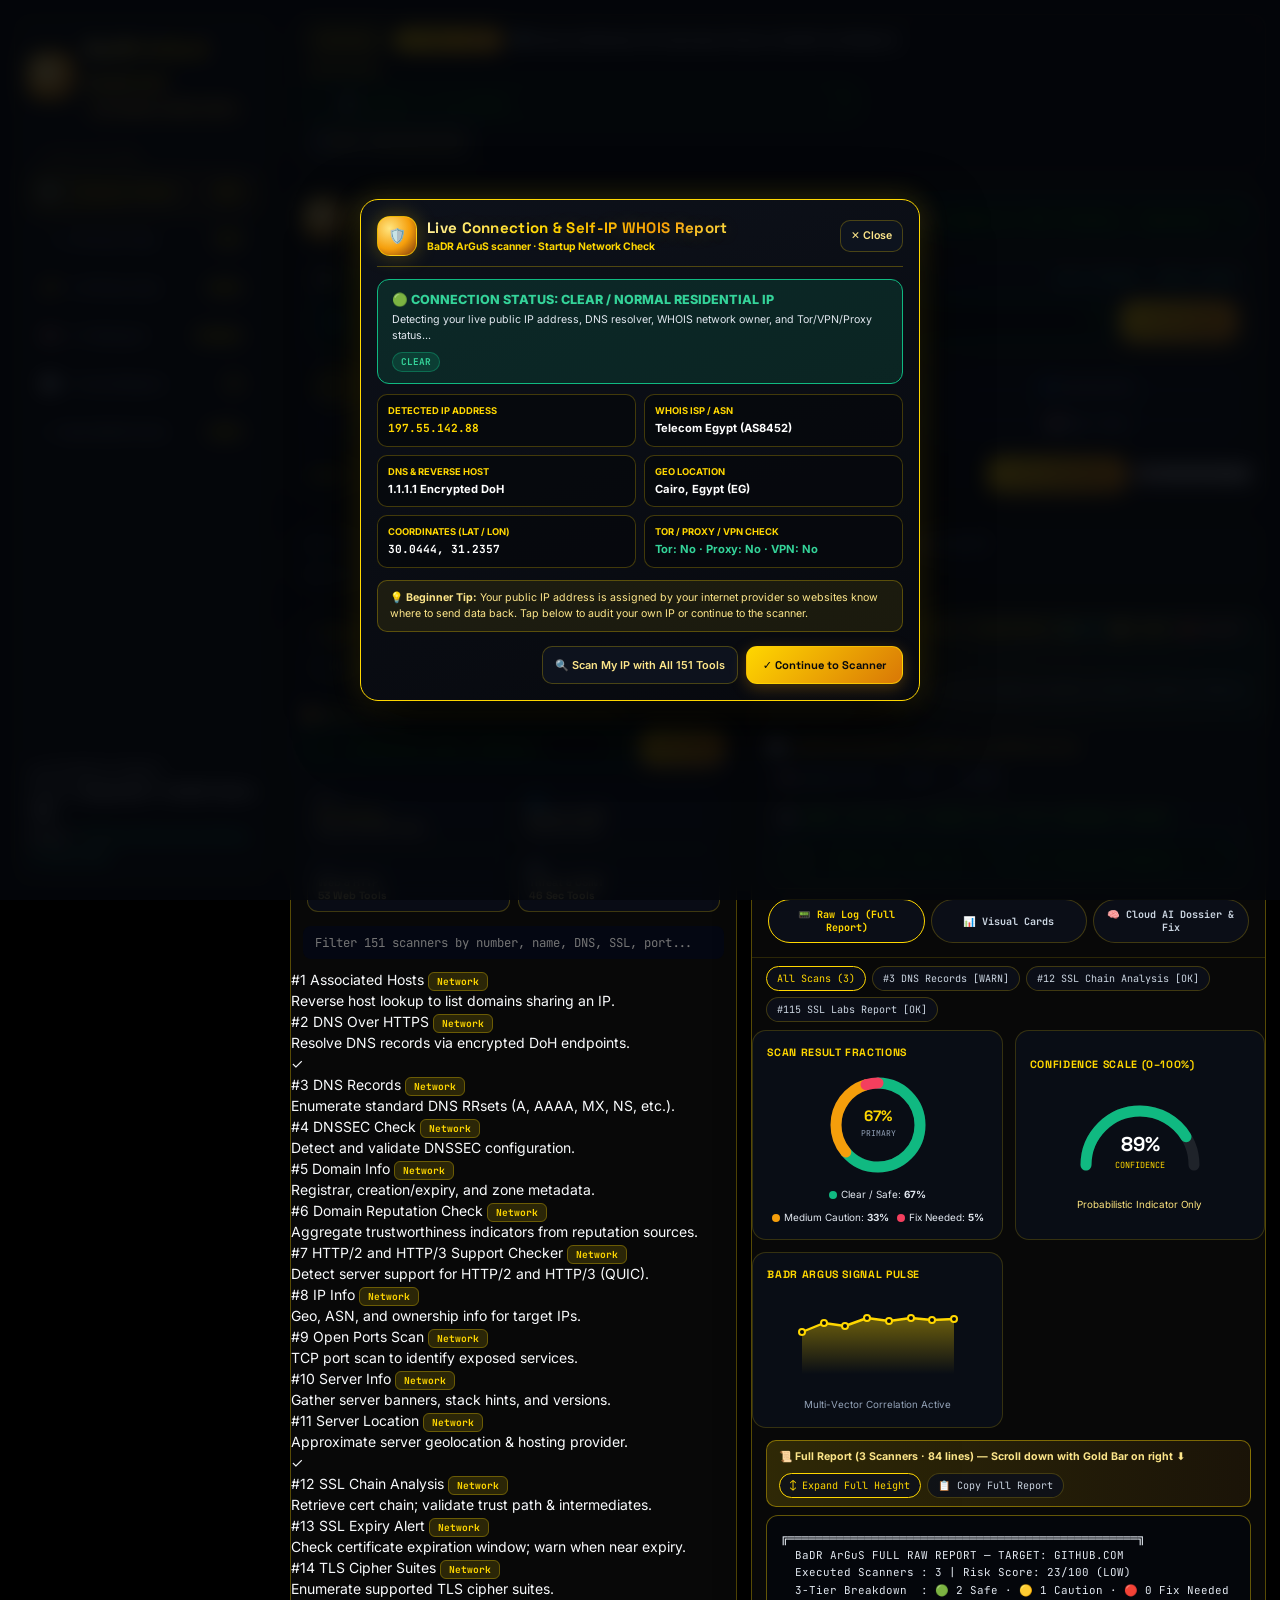
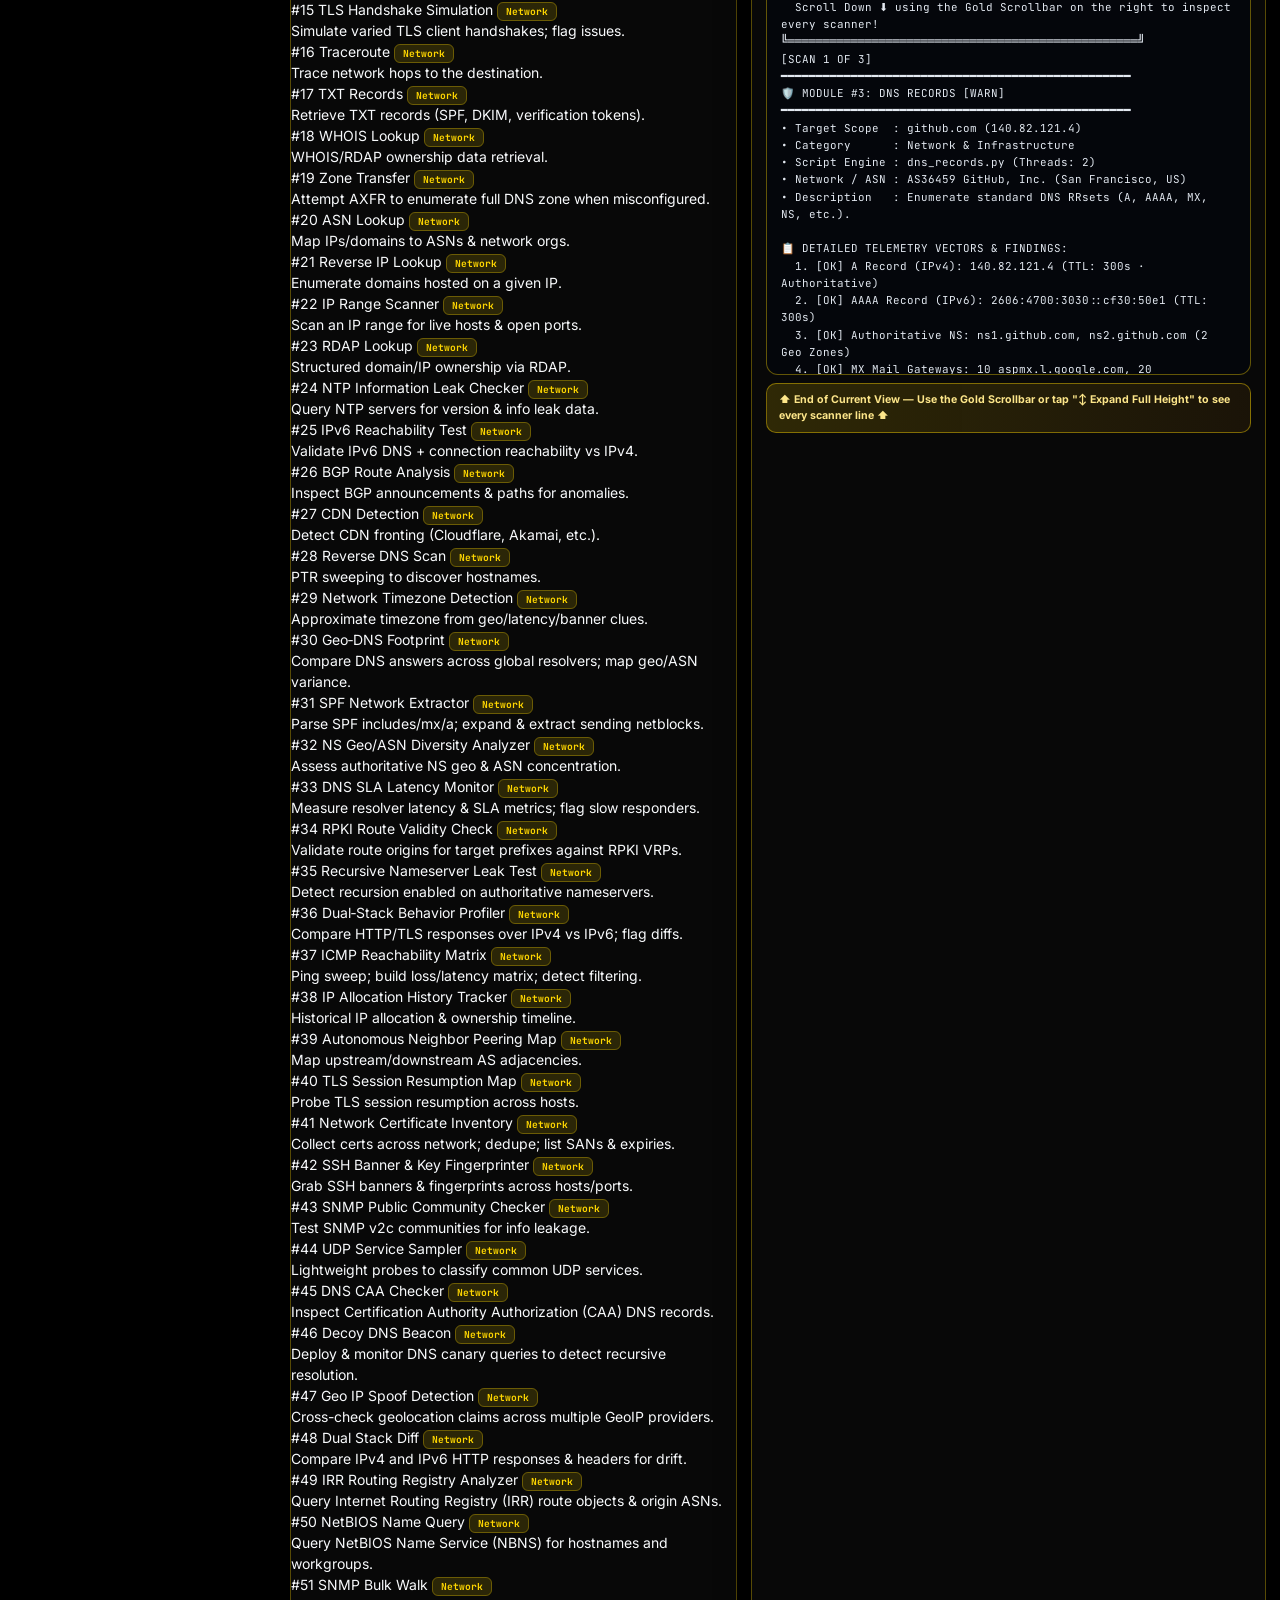
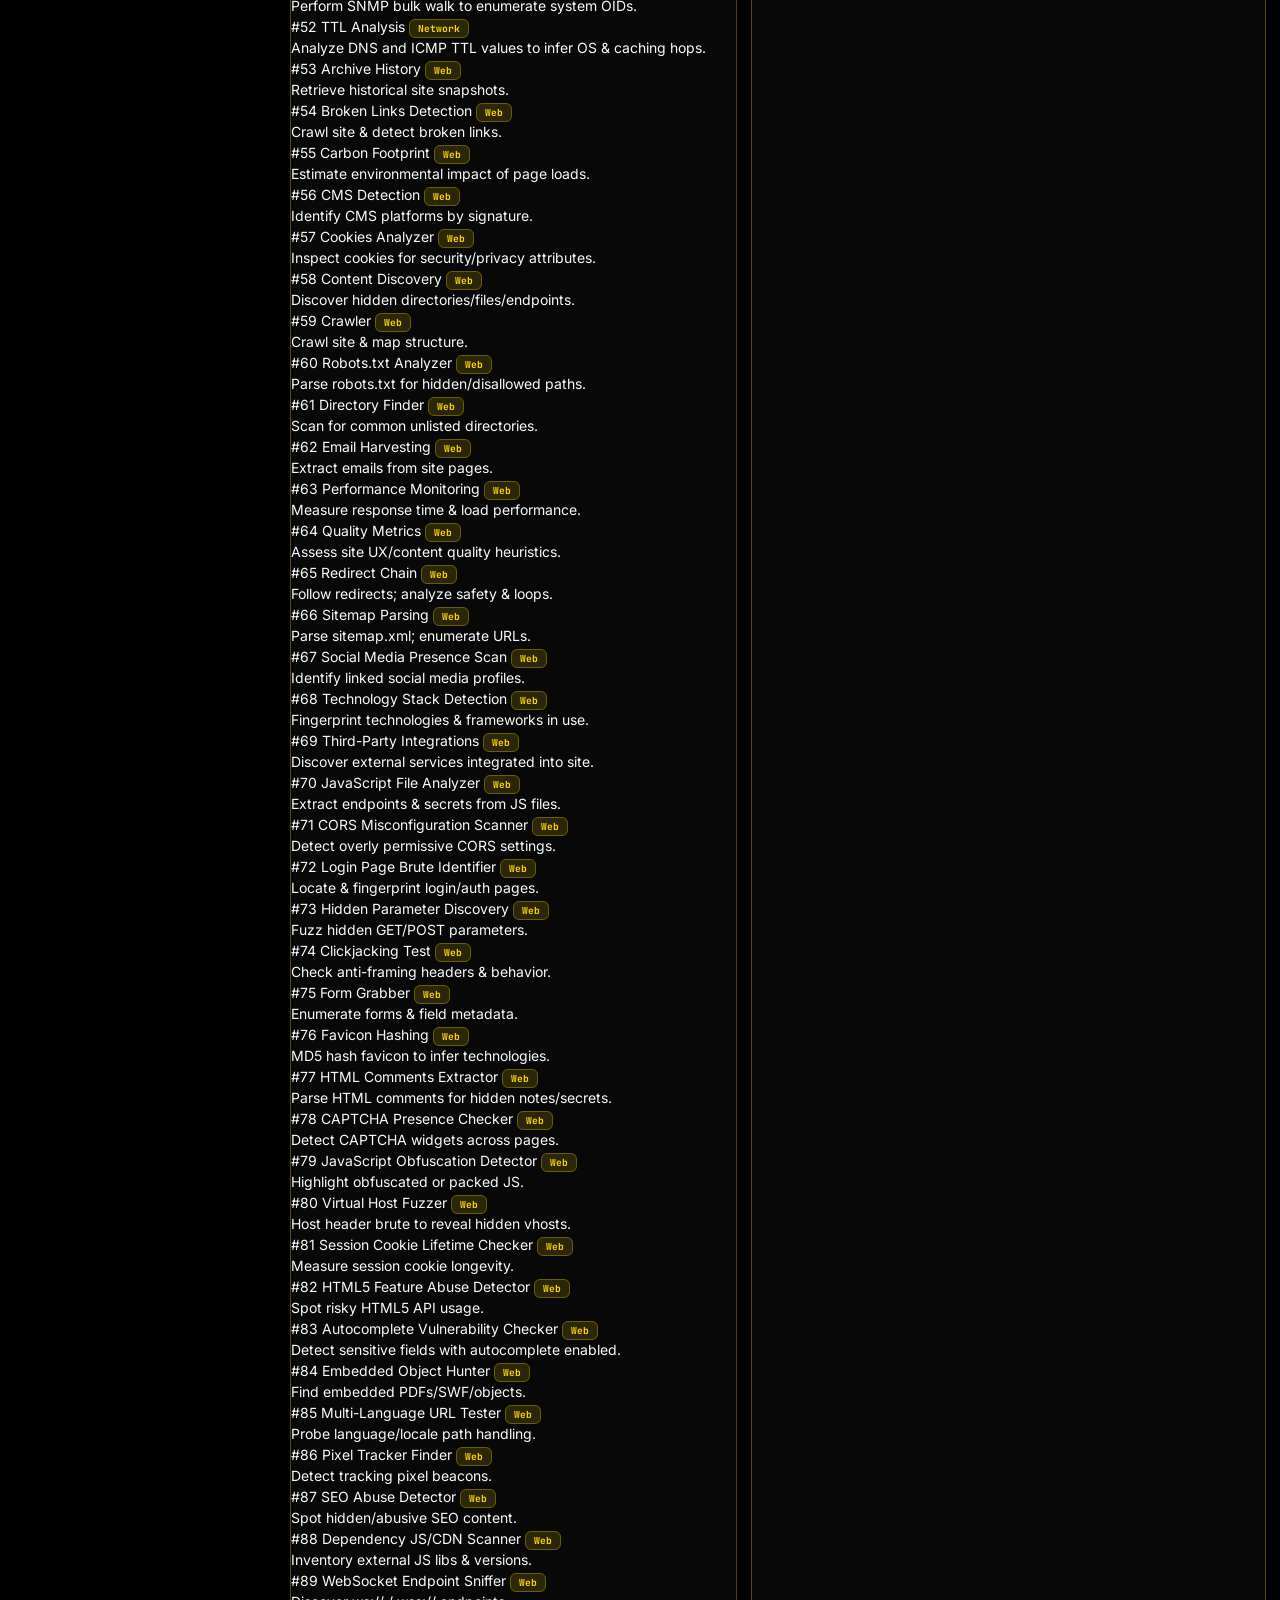
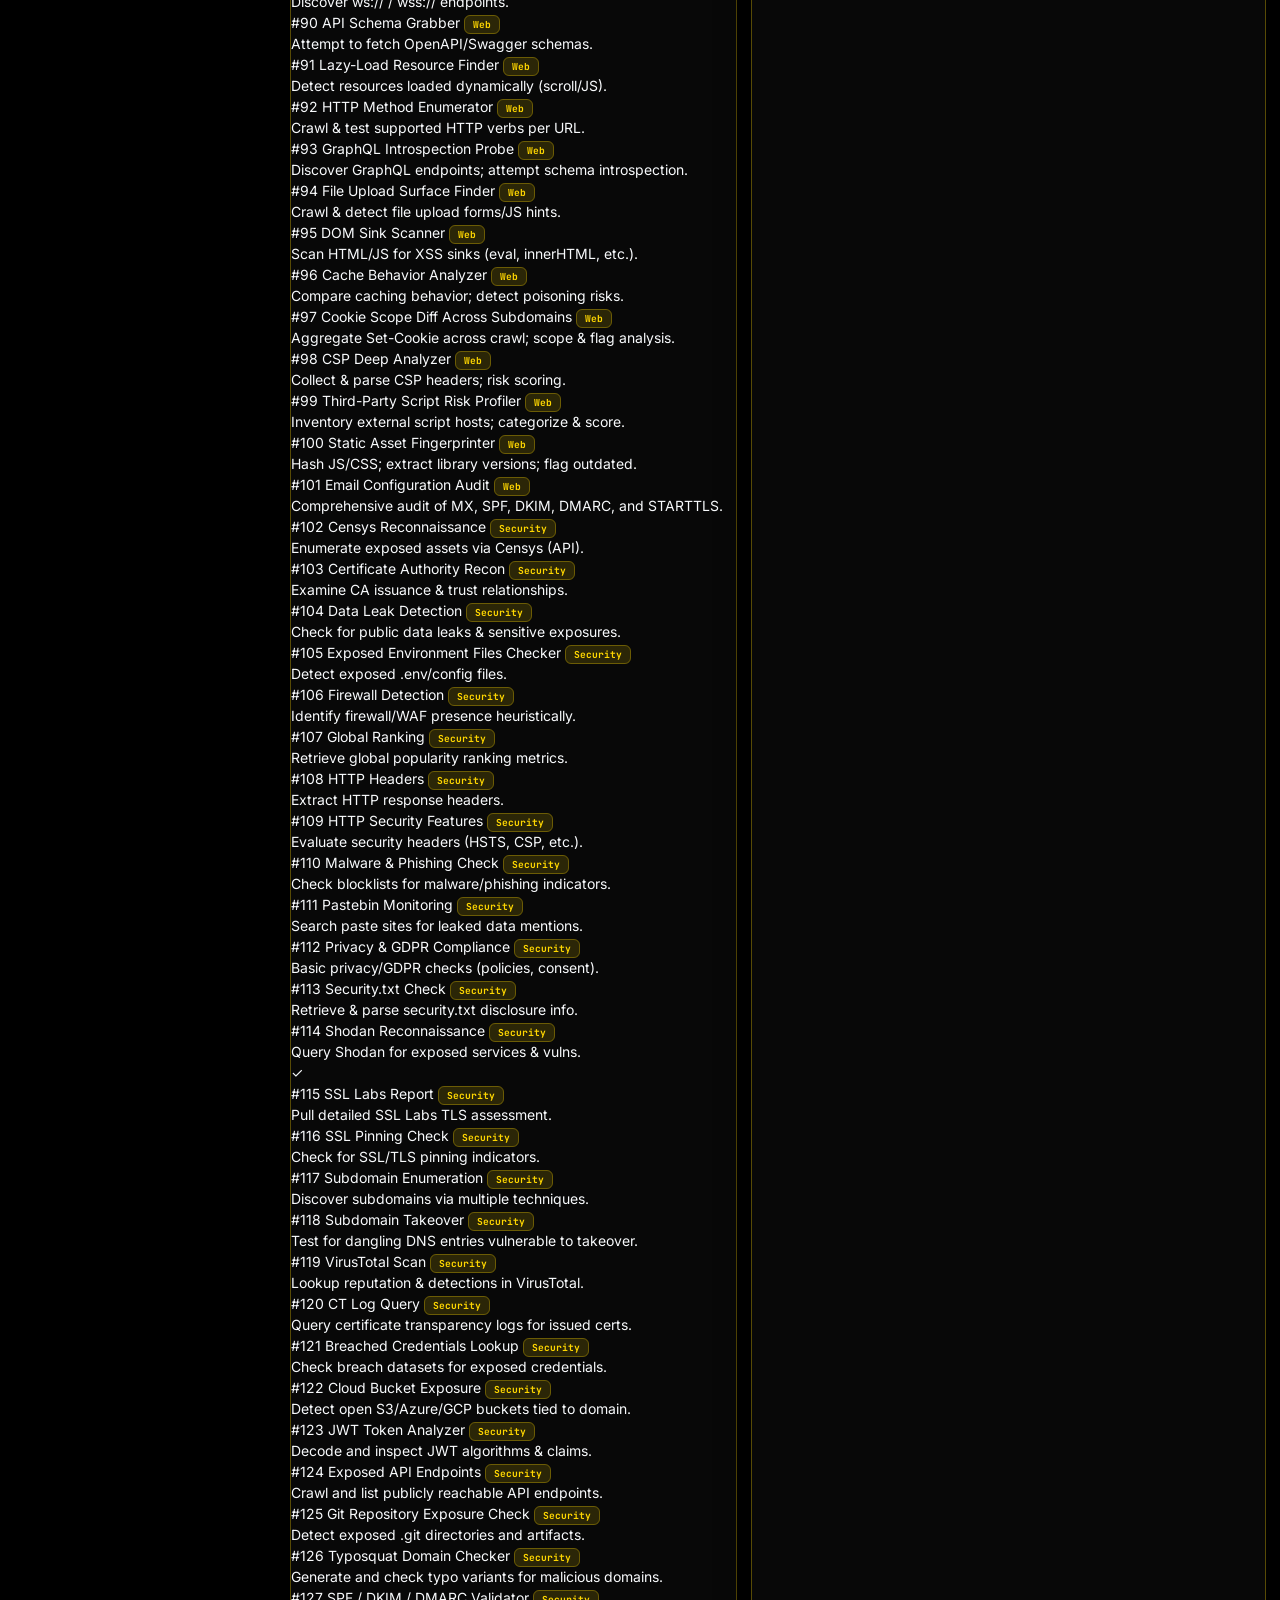
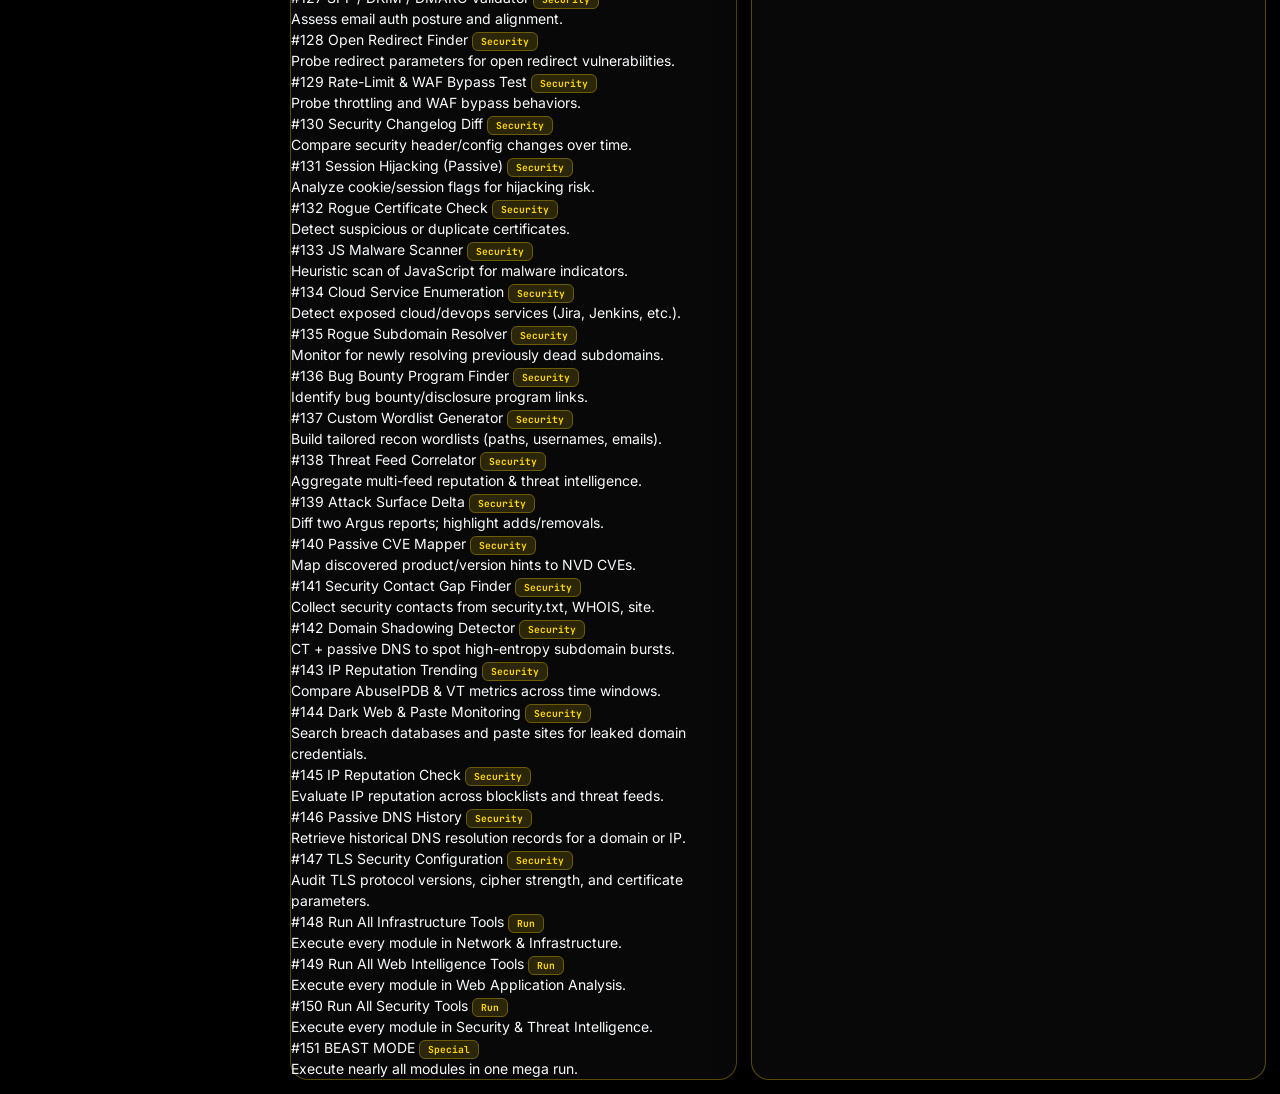
==== commit 94d6af7f: "feat(v5.4): Pure black (#000000) anti-Force-Dark WebView, neon green cyber dropdowns, dedicated Groq" ====
--- a/index.html
+++ b/index.html
@@ -1,5 +1,5 @@
 <!DOCTYPE html>
-<html lang="en">
+<html lang="en" data-theme="dark" style="background:#000000;color-scheme:dark only;">
 <head>
   <meta charset="UTF-8" />
   <meta name="viewport" content="width=device-width, initial-scale=1.0, maximum-scale=5.0" />
@@ -18,7 +18,7 @@
 
 :root {
   /* Regular Obsidian Dark Theme Background Palette */
-  --bg-obsidian: #07090e;
+  --bg-obsidian: #000000;
   --bg-surface: #0d111a;
   --bg-card: rgba(16, 21, 32, 0.82);
   --bg-card-elevated: rgba(22, 28, 42, 0.90);
@@ -1338,6 +1338,209 @@
   .self-ip-grid {
     grid-template-columns: repeat(2, minmax(0, 1fr));
   }
+}
+
+
+/* ============================================================================
+   BaDR v5.4 — TRUE JET BLACK (#000000) + ANTI-WEBVIEW-FORCE-DARK + NEON GREEN DROPDOWNS
+   ============================================================================ */
+:root, html, body {
+  color-scheme: dark only !important;
+  forced-color-adjust: none !important;
+  -webkit-forced-color-adjust: none !important;
+  background: #000000 !important;
+  background-color: #000000 !important;
+  background-image: none !important;
+}
+
+.app-shell, .main-workspace, .view-pane {
+  background: #000000 !important;
+  background-color: #000000 !important;
+}
+
+.glass-panel, .scan-Command-panel, .metric-card, .finding-visual-card, .dossier-card {
+  background: #080808 !important;
+  background-color: #080808 !important;
+  border-color: rgba(255, 215, 0, 0.32) !important;
+}
+
+.app-topbar, .mobile-bottom-nav, .section-nav-header-bar {
+  background: #030303 !important;
+  background-color: #030303 !important;
+}
+
+/* Full-width non-overflowing dropdown containers */
+.dropdown-picker-card {
+  background: #040404 !important;
+  border: 1.5px solid rgba(57, 255, 20, 0.45) !important;
+  border-radius: 12px !important;
+  padding: 10px 12px !important;
+  margin-bottom: 10px !important;
+  width: 100% !important;
+  max-width: 100% !important;
+  overflow: hidden !important;
+  box-shadow: 0 6px 22px rgba(0, 0, 0, 0.9), inset 0 0 14px rgba(57, 255, 20, 0.05) !important;
+}
+
+.dropdown-picker-label {
+  display: flex !important;
+  align-items: center !important;
+  justify-content: space-between !important;
+  flex-wrap: wrap !important;
+  gap: 6px !important;
+  font-family: "JetBrains Mono", "Space Grotesk", monospace !important;
+  font-size: 0.72rem !important;
+  font-weight: 800 !important;
+  text-transform: uppercase !important;
+  letter-spacing: 0.05em !important;
+  color: #39ff14 !important;
+  margin-bottom: 8px !important;
+  word-break: break-word !important;
+}
+
+.dropdown-picker-row {
+  display: flex !important;
+  flex-direction: column !important;
+  gap: 8px !important;
+  width: 100% !important;
+  max-width: 100% !important;
+}
+
+/* Pure Black + Glowing Neon Green Dropdown Select & Options */
+.badr-select-picker,
+select.badr-select-picker,
+select {
+  appearance: none !important;
+  -webkit-appearance: none !important;
+  -moz-appearance: none !important;
+  width: 100% !important;
+  max-width: 100% !important;
+  min-width: 0 !important;
+  padding: 11px 36px 11px 12px !important;
+  border-radius: 10px !important;
+  border: 1.5px solid #00ff66 !important;
+  background-color: #000000 !important;
+  background-image: linear-gradient(45deg, transparent 50%, #39ff14 50%), linear-gradient(135deg, #39ff14 50%, transparent 50%) !important;
+  background-position: calc(100% - 18px) calc(50% - 2px), calc(100% - 12px) calc(50% - 2px) !important;
+  background-size: 6px 6px, 6px 6px !important;
+  background-repeat: no-repeat !important;
+  color: #39ff14 !important;
+  font-family: "JetBrains Mono", "Space Grotesk", monospace !important;
+  font-size: 0.80rem !important;
+  font-weight: 700 !important;
+  letter-spacing: 0.02em !important;
+  text-shadow: 0 0 8px rgba(57, 255, 20, 0.35) !important;
+  box-shadow: inset 0 0 12px rgba(0, 255, 102, 0.08), 0 2px 10px rgba(0, 0, 0, 0.95) !important;
+  text-overflow: ellipsis !important;
+  white-space: nowrap !important;
+  overflow: hidden !important;
+  cursor: pointer !important;
+}
+
+.badr-select-picker:focus,
+select:focus {
+  outline: none !important;
+  border-color: #39ff14 !important;
+  box-shadow: 0 0 14px rgba(57, 255, 20, 0.45), inset 0 0 12px rgba(57, 255, 20, 0.14) !important;
+}
+
+.badr-select-picker option,
+select option {
+  background: #000000 !important;
+  background-color: #000000 !important;
+  color: #39ff14 !important;
+  font-family: "JetBrains Mono", monospace !important;
+  font-size: 0.82rem !important;
+  font-weight: 700 !important;
+  padding: 10px !important;
+}
+
+/* Custom Pure-Black + Neon-Green Cyber Picker Modal */
+#badr-neon-dropdown-modal {
+  position: fixed;
+  inset: 0;
+  z-index: 100500;
+  background: rgba(0, 0, 0, 0.88);
+  backdrop-filter: blur(10px);
+  display: none;
+  align-items: center;
+  justify-content: center;
+  padding: 14px;
+}
+#badr-neon-dropdown-modal.open {
+  display: flex;
+}
+.badr-neon-sheet {
+  width: 100%;
+  max-width: 440px;
+  max-height: 82vh;
+  background: #000000;
+  border: 2px solid #39ff14;
+  border-radius: 16px;
+  box-shadow: 0 0 32px rgba(57, 255, 20, 0.32), 0 20px 60px #000000;
+  display: flex;
+  flex-direction: column;
+  overflow: hidden;
+}
+.badr-neon-sheet-hdr {
+  padding: 12px 14px;
+  background: #040a04;
+  border-bottom: 1px solid rgba(57, 255, 20, 0.35);
+  display: flex;
+  align-items: center;
+  justify-content: space-between;
+  gap: 8px;
+}
+.badr-neon-sheet-title {
+  font-family: "JetBrains Mono", monospace;
+  font-size: 0.82rem;
+  font-weight: 800;
+  color: #39ff14;
+  text-shadow: 0 0 8px rgba(57, 255, 20, 0.45);
+  text-transform: uppercase;
+}
+.badr-neon-search {
+  margin: 10px 12px 6px;
+  padding: 9px 12px;
+  border-radius: 8px;
+  border: 1px solid rgba(57, 255, 20, 0.45);
+  background: #030303;
+  color: #39ff14;
+  font-family: "JetBrains Mono", monospace;
+  font-size: 0.8rem;
+}
+.badr-neon-list {
+  flex: 1;
+  overflow-y: auto;
+  padding: 8px 12px 12px;
+  display: flex;
+  flex-direction: column;
+  gap: 6px;
+}
+.badr-neon-item {
+  width: 100%;
+  text-align: left;
+  padding: 10px 12px;
+  border-radius: 9px;
+  border: 1px solid rgba(57, 255, 20, 0.22);
+  background: #050505;
+  color: #39ff14;
+  font-family: "JetBrains Mono", monospace;
+  font-size: 0.78rem;
+  font-weight: 700;
+  cursor: pointer;
+  display: flex;
+  align-items: center;
+  justify-content: space-between;
+  gap: 8px;
+  text-shadow: 0 0 6px rgba(57, 255, 20, 0.25);
+}
+.badr-neon-item.active,
+.badr-neon-item:hover {
+  background: rgba(57, 255, 20, 0.14);
+  border-color: #39ff14;
+  color: #7dff59;
+  box-shadow: 0 0 12px rgba(57, 255, 20, 0.28);
 }
 
   </style>
@@ -2194,5 +2397,18 @@
 
   <!-- Main Application Controller -->
   <script src="/static/js/app.js"></script>
+
+  <!-- Pure Black + Neon Green Cyber Dropdown Picker Modal -->
+  <div id="badr-neon-dropdown-modal">
+    <div class="badr-neon-sheet">
+      <div class="badr-neon-sheet-hdr">
+        <span class="badr-neon-sheet-title" id="badr-neon-modal-title">⚡ SELECT OPTION / MODEL</span>
+        <button type="button" id="badr-neon-modal-close" class="btn-outline btn-xs" style="border-color:#39ff14;color:#39ff14;background:#000">✕ Close</button>
+      </div>
+      <input type="text" id="badr-neon-modal-search" class="badr-neon-search" placeholder="🔎 Filter options or models..." />
+      <div class="badr-neon-list" id="badr-neon-modal-list"></div>
+    </div>
+  </div>
+
 </body>
 </html>
--- a/static/css/aragos.css
+++ b/static/css/aragos.css
@@ -6,7 +6,7 @@
 
 :root {
   /* Regular Obsidian Dark Theme Background Palette */
-  --bg-obsidian: #07090e;
+  --bg-obsidian: #000000;
   --bg-surface: #0d111a;
   --bg-card: rgba(16, 21, 32, 0.82);
   --bg-card-elevated: rgba(22, 28, 42, 0.90);
@@ -1327,3 +1327,206 @@
     grid-template-columns: repeat(2, minmax(0, 1fr));
   }
 }
+
+
+/* ============================================================================
+   BaDR v5.4 — TRUE JET BLACK (#000000) + ANTI-WEBVIEW-FORCE-DARK + NEON GREEN DROPDOWNS
+   ============================================================================ */
+:root, html, body {
+  color-scheme: dark only !important;
+  forced-color-adjust: none !important;
+  -webkit-forced-color-adjust: none !important;
+  background: #000000 !important;
+  background-color: #000000 !important;
+  background-image: none !important;
+}
+
+.app-shell, .main-workspace, .view-pane {
+  background: #000000 !important;
+  background-color: #000000 !important;
+}
+
+.glass-panel, .scan-Command-panel, .metric-card, .finding-visual-card, .dossier-card {
+  background: #080808 !important;
+  background-color: #080808 !important;
+  border-color: rgba(255, 215, 0, 0.32) !important;
+}
+
+.app-topbar, .mobile-bottom-nav, .section-nav-header-bar {
+  background: #030303 !important;
+  background-color: #030303 !important;
+}
+
+/* Full-width non-overflowing dropdown containers */
+.dropdown-picker-card {
+  background: #040404 !important;
+  border: 1.5px solid rgba(57, 255, 20, 0.45) !important;
+  border-radius: 12px !important;
+  padding: 10px 12px !important;
+  margin-bottom: 10px !important;
+  width: 100% !important;
+  max-width: 100% !important;
+  overflow: hidden !important;
+  box-shadow: 0 6px 22px rgba(0, 0, 0, 0.9), inset 0 0 14px rgba(57, 255, 20, 0.05) !important;
+}
+
+.dropdown-picker-label {
+  display: flex !important;
+  align-items: center !important;
+  justify-content: space-between !important;
+  flex-wrap: wrap !important;
+  gap: 6px !important;
+  font-family: "JetBrains Mono", "Space Grotesk", monospace !important;
+  font-size: 0.72rem !important;
+  font-weight: 800 !important;
+  text-transform: uppercase !important;
+  letter-spacing: 0.05em !important;
+  color: #39ff14 !important;
+  margin-bottom: 8px !important;
+  word-break: break-word !important;
+}
+
+.dropdown-picker-row {
+  display: flex !important;
+  flex-direction: column !important;
+  gap: 8px !important;
+  width: 100% !important;
+  max-width: 100% !important;
+}
+
+/* Pure Black + Glowing Neon Green Dropdown Select & Options */
+.badr-select-picker,
+select.badr-select-picker,
+select {
+  appearance: none !important;
+  -webkit-appearance: none !important;
+  -moz-appearance: none !important;
+  width: 100% !important;
+  max-width: 100% !important;
+  min-width: 0 !important;
+  padding: 11px 36px 11px 12px !important;
+  border-radius: 10px !important;
+  border: 1.5px solid #00ff66 !important;
+  background-color: #000000 !important;
+  background-image: linear-gradient(45deg, transparent 50%, #39ff14 50%), linear-gradient(135deg, #39ff14 50%, transparent 50%) !important;
+  background-position: calc(100% - 18px) calc(50% - 2px), calc(100% - 12px) calc(50% - 2px) !important;
+  background-size: 6px 6px, 6px 6px !important;
+  background-repeat: no-repeat !important;
+  color: #39ff14 !important;
+  font-family: "JetBrains Mono", "Space Grotesk", monospace !important;
+  font-size: 0.80rem !important;
+  font-weight: 700 !important;
+  letter-spacing: 0.02em !important;
+  text-shadow: 0 0 8px rgba(57, 255, 20, 0.35) !important;
+  box-shadow: inset 0 0 12px rgba(0, 255, 102, 0.08), 0 2px 10px rgba(0, 0, 0, 0.95) !important;
+  text-overflow: ellipsis !important;
+  white-space: nowrap !important;
+  overflow: hidden !important;
+  cursor: pointer !important;
+}
+
+.badr-select-picker:focus,
+select:focus {
+  outline: none !important;
+  border-color: #39ff14 !important;
+  box-shadow: 0 0 14px rgba(57, 255, 20, 0.45), inset 0 0 12px rgba(57, 255, 20, 0.14) !important;
+}
+
+.badr-select-picker option,
+select option {
+  background: #000000 !important;
+  background-color: #000000 !important;
+  color: #39ff14 !important;
+  font-family: "JetBrains Mono", monospace !important;
+  font-size: 0.82rem !important;
+  font-weight: 700 !important;
+  padding: 10px !important;
+}
+
+/* Custom Pure-Black + Neon-Green Cyber Picker Modal */
+#badr-neon-dropdown-modal {
+  position: fixed;
+  inset: 0;
+  z-index: 100500;
+  background: rgba(0, 0, 0, 0.88);
+  backdrop-filter: blur(10px);
+  display: none;
+  align-items: center;
+  justify-content: center;
+  padding: 14px;
+}
+#badr-neon-dropdown-modal.open {
+  display: flex;
+}
+.badr-neon-sheet {
+  width: 100%;
+  max-width: 440px;
+  max-height: 82vh;
+  background: #000000;
+  border: 2px solid #39ff14;
+  border-radius: 16px;
+  box-shadow: 0 0 32px rgba(57, 255, 20, 0.32), 0 20px 60px #000000;
+  display: flex;
+  flex-direction: column;
+  overflow: hidden;
+}
+.badr-neon-sheet-hdr {
+  padding: 12px 14px;
+  background: #040a04;
+  border-bottom: 1px solid rgba(57, 255, 20, 0.35);
+  display: flex;
+  align-items: center;
+  justify-content: space-between;
+  gap: 8px;
+}
+.badr-neon-sheet-title {
+  font-family: "JetBrains Mono", monospace;
+  font-size: 0.82rem;
+  font-weight: 800;
+  color: #39ff14;
+  text-shadow: 0 0 8px rgba(57, 255, 20, 0.45);
+  text-transform: uppercase;
+}
+.badr-neon-search {
+  margin: 10px 12px 6px;
+  padding: 9px 12px;
+  border-radius: 8px;
+  border: 1px solid rgba(57, 255, 20, 0.45);
+  background: #030303;
+  color: #39ff14;
+  font-family: "JetBrains Mono", monospace;
+  font-size: 0.8rem;
+}
+.badr-neon-list {
+  flex: 1;
+  overflow-y: auto;
+  padding: 8px 12px 12px;
+  display: flex;
+  flex-direction: column;
+  gap: 6px;
+}
+.badr-neon-item {
+  width: 100%;
+  text-align: left;
+  padding: 10px 12px;
+  border-radius: 9px;
+  border: 1px solid rgba(57, 255, 20, 0.22);
+  background: #050505;
+  color: #39ff14;
+  font-family: "JetBrains Mono", monospace;
+  font-size: 0.78rem;
+  font-weight: 700;
+  cursor: pointer;
+  display: flex;
+  align-items: center;
+  justify-content: space-between;
+  gap: 8px;
+  text-shadow: 0 0 6px rgba(57, 255, 20, 0.25);
+}
+.badr-neon-item.active,
+.badr-neon-item:hover {
+  background: rgba(57, 255, 20, 0.14);
+  border-color: #39ff14;
+  color: #7dff59;
+  box-shadow: 0 0 12px rgba(57, 255, 20, 0.28);
+}
